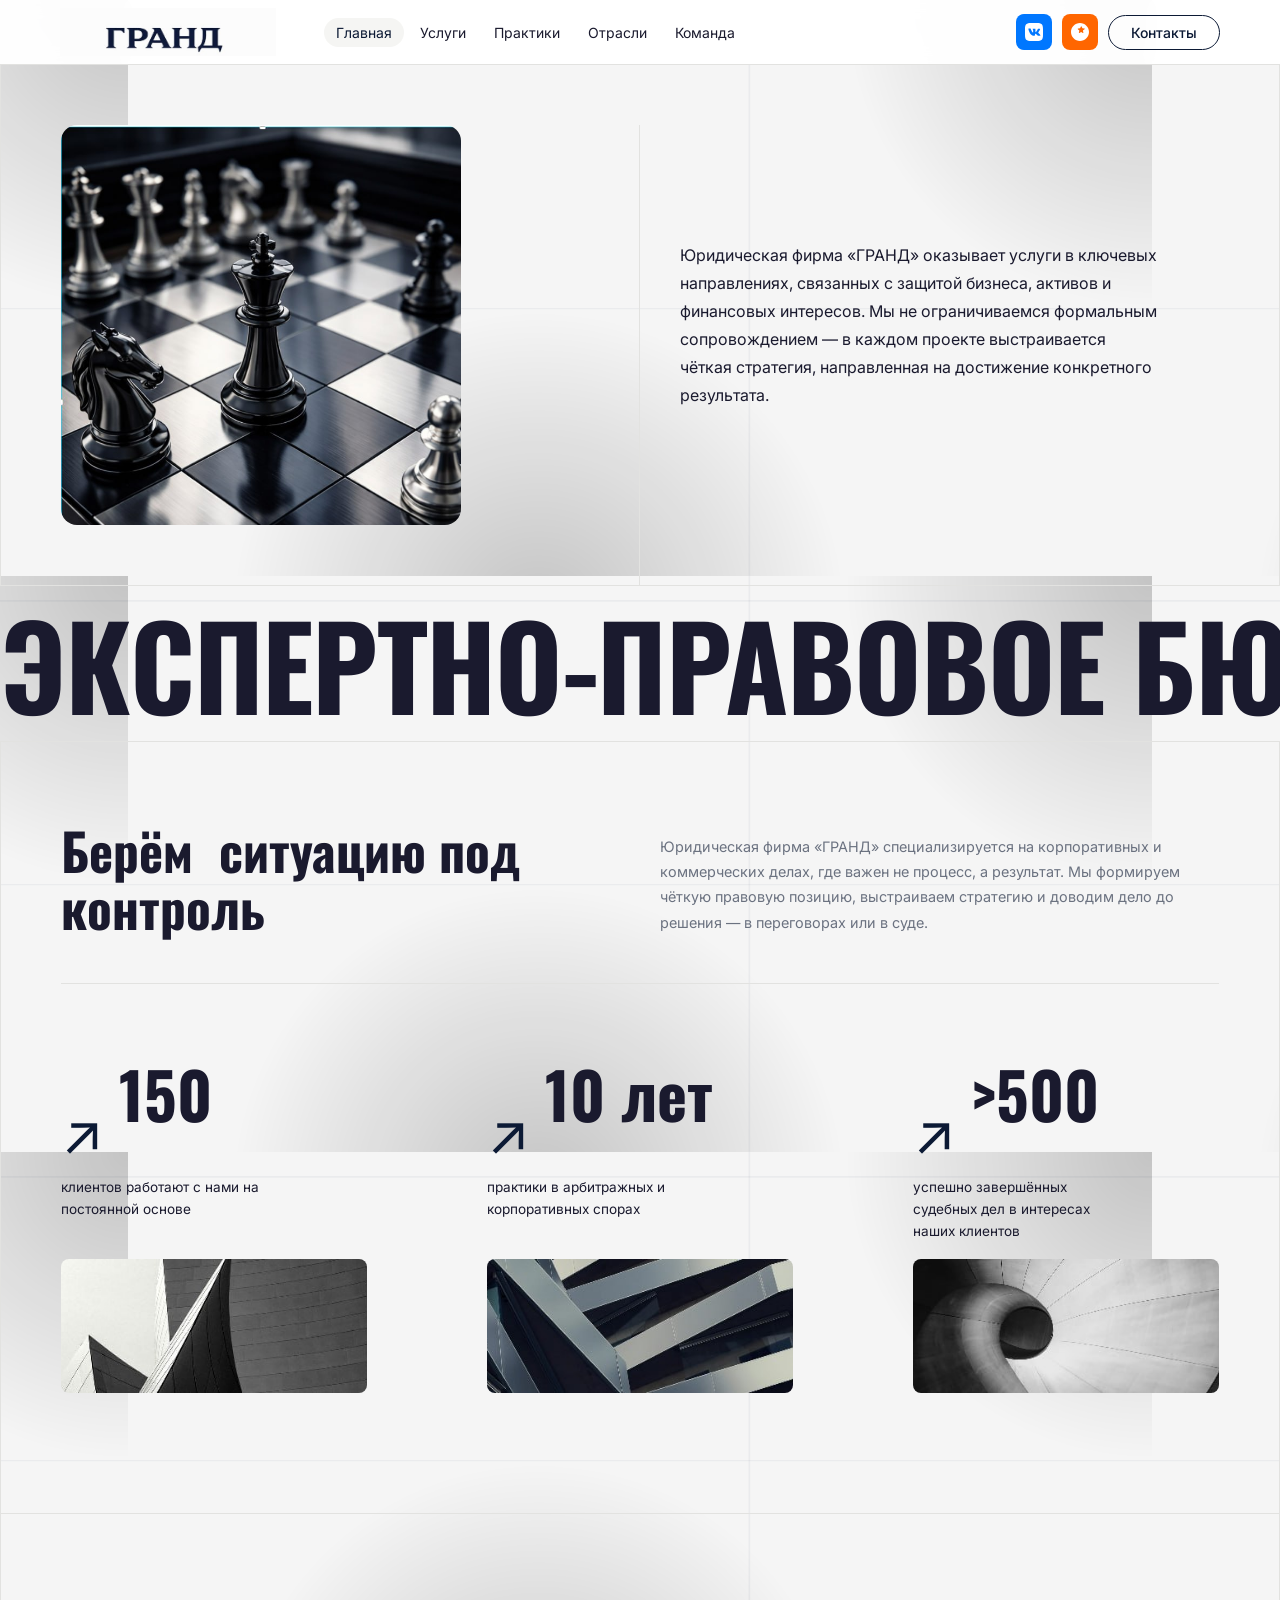
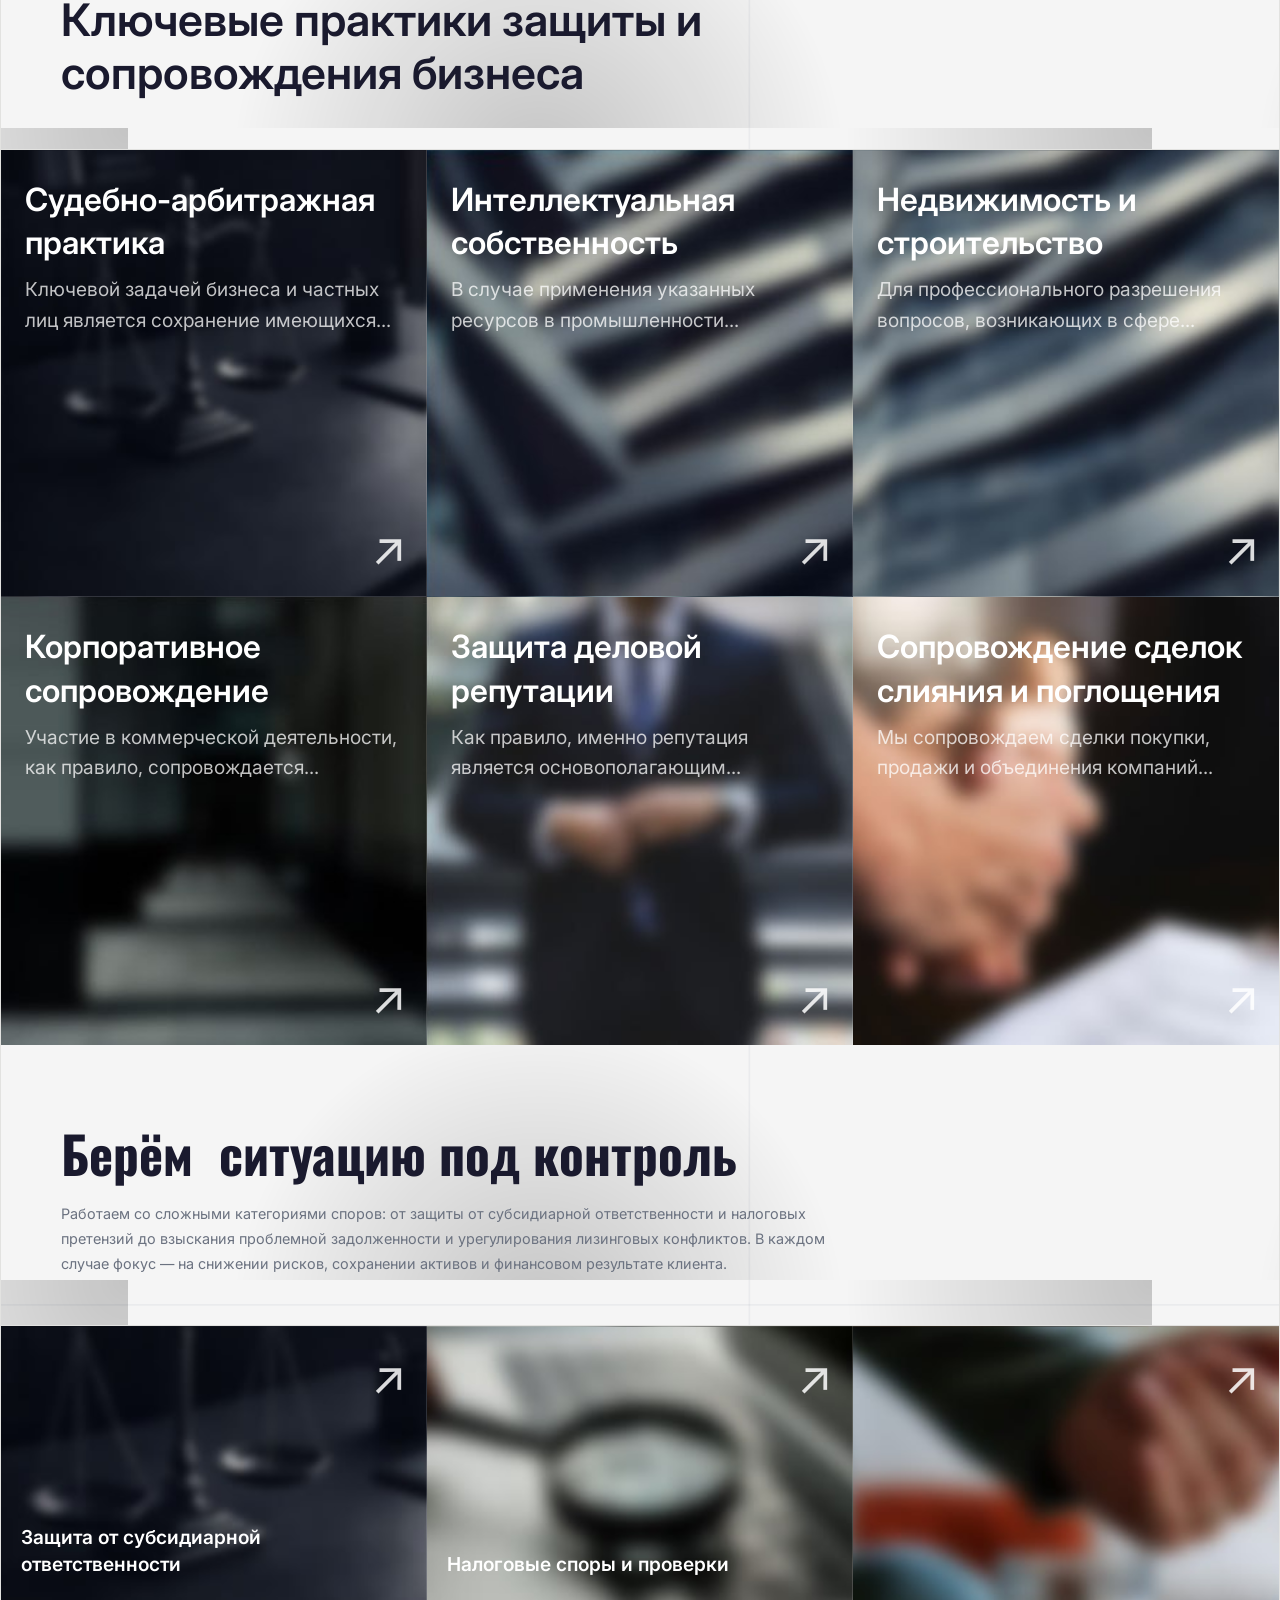
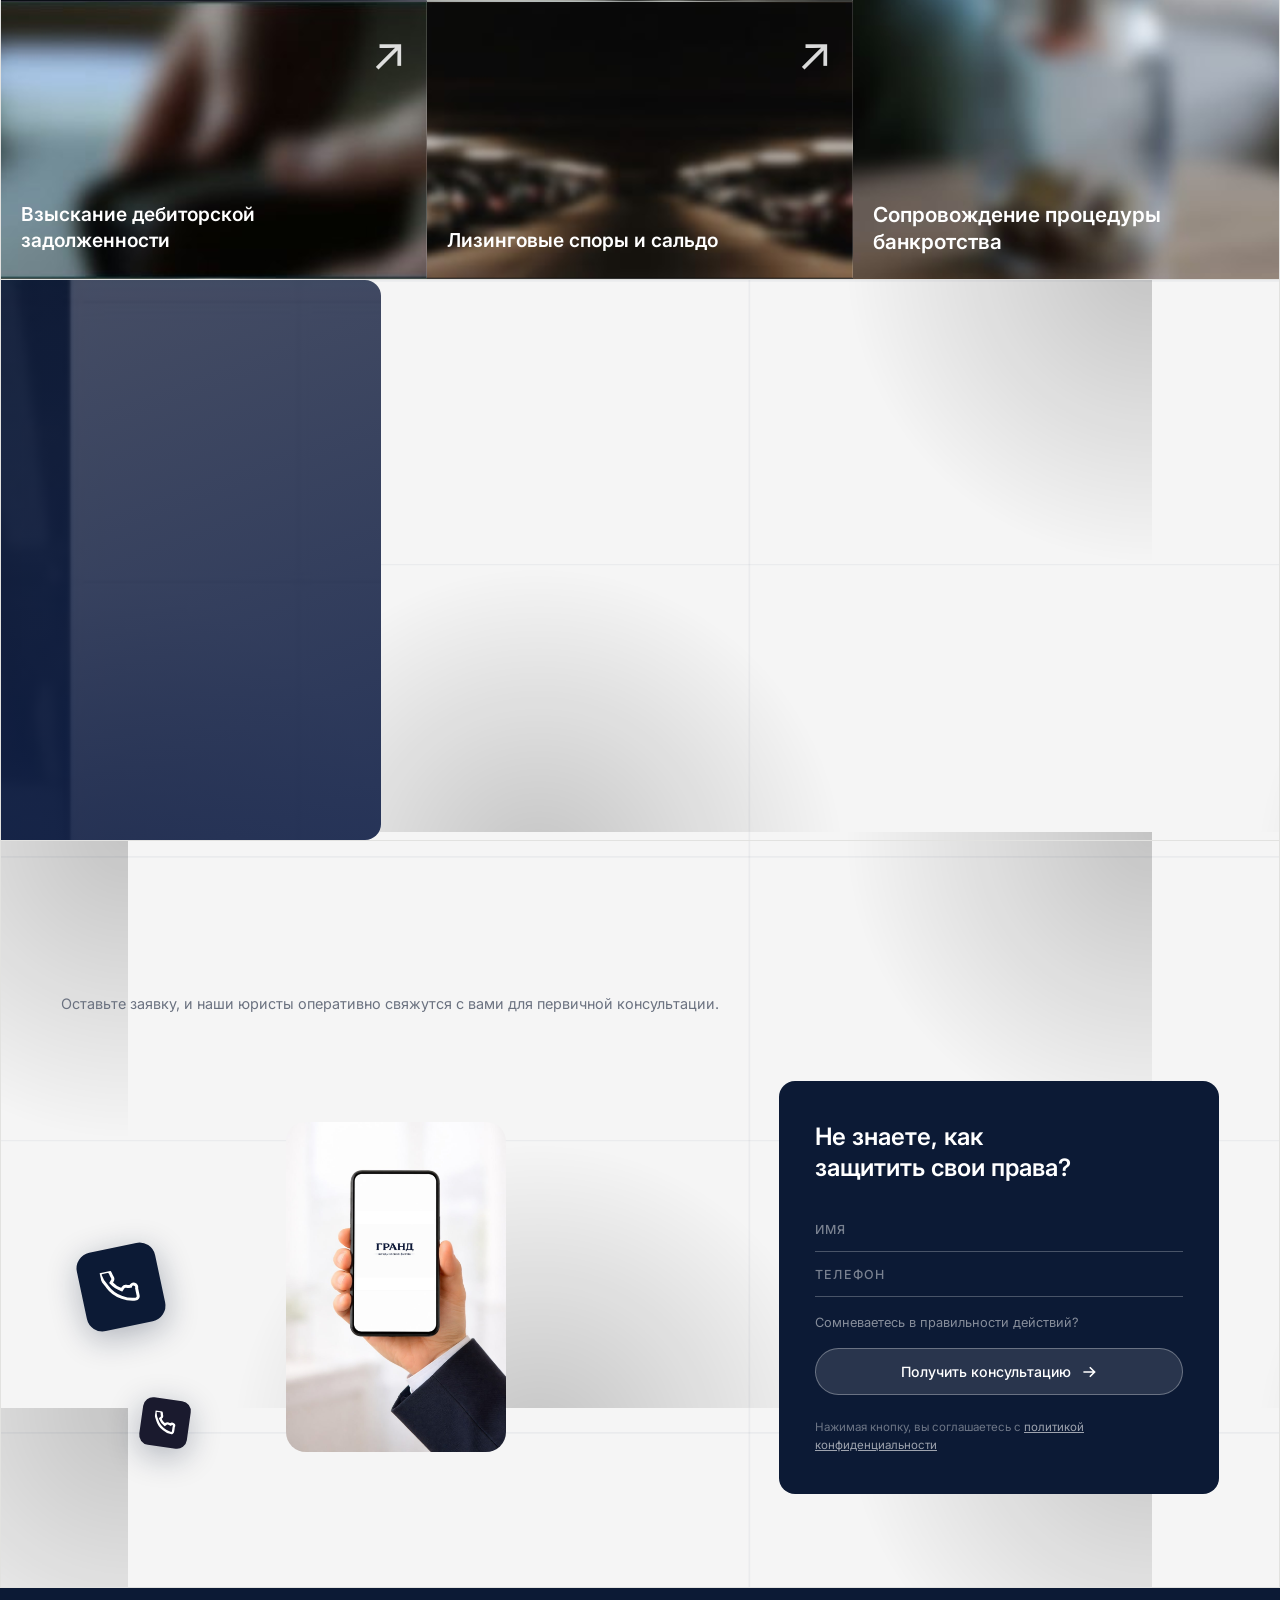
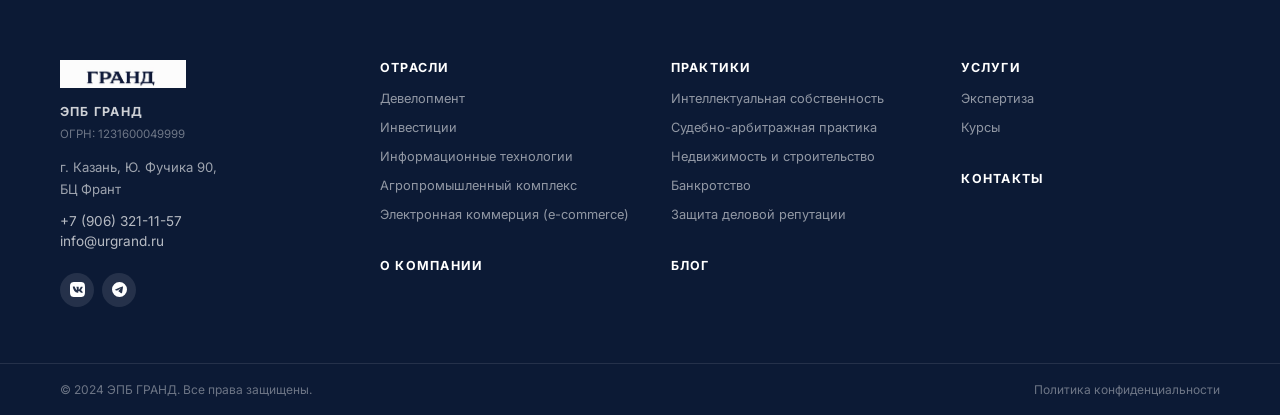
==== frontend/index.html @ 3a1a3621 "Version 1.0" ====
<!DOCTYPE html>
<html lang="ru">
<head>
    <meta charset="UTF-8">
    <meta name="viewport" content="width=device-width, initial-scale=1.0">
    <title>ГРАНД — Юридическая фирма</title>
    <link rel="stylesheet" href="css/style.css">
    <!-- Placeholder-шрифты — заменить на фирменные файлы позже -->
    <link rel="preconnect" href="https://fonts.googleapis.com">
    <link rel="preconnect" href="https://fonts.gstatic.com" crossorigin>
    <link href="https://fonts.googleapis.com/css2?family=Oswald:wght@400;500;600;700&family=Inter:wght@300;400;500;600;700&display=swap" rel="stylesheet">
</head>
<body>

<!-- ========================================================
     PRELOADER
     ======================================================== -->
<div id="preloader" class="preloader">
    <div class="preloader__inner">
        <img src="images/small_logo.jpg" alt="ГРАНД" class="preloader__logo">
        <div class="preloader__line"><span class="preloader__fill"></span></div>
        <span class="preloader__label">Юридическая фирма</span>
    </div>
</div>

<!-- ========================================================
     HEADER
     ======================================================== -->
<header class="header" id="header">
    <div class="header__inner">

        <!-- Логотип -->
        <a href="/" class="header__logo">
            <img src="images/small_logo.jpg" alt="ГРАНД">
        </a>

        <!-- Навигация (ссылки на страницы) -->
        <nav class="header__nav" id="mainNav">
            <a href="/" class="header__link active">Главная</a>
            <a href="/uslugi.html" class="header__link">Услуги</a>
            <a href="/praktiki.html" class="header__link">Практики</a>
            <a href="/otrasli.html" class="header__link">Отрасли</a>
            <a href="/komanda.html" class="header__link">Команда</a>
        </nav>

        <!-- Правая группа -->
        <div class="header__right">
            <!-- ВКонтакте -->
            <a href="https://vk.com/urgrand" target="_blank" rel="noopener" class="header__social header__social--vk" aria-label="ВКонтакте">
                <svg viewBox="0 0 24 24" fill="currentColor" aria-hidden="true">
                    <path d="M15.684 0H8.316C1.592 0 0 1.592 0 8.316v7.368C0 22.408 1.592 24 8.316 24h7.368C22.408 24 24 22.408 24 15.684V8.316C24 1.592 22.408 0 15.684 0zm3.692 17.123h-1.744c-.66 0-.864-.525-2.05-1.727-1.033-1-1.49-1.135-1.744-1.135-.356 0-.458.102-.458.593v1.575c0 .424-.135.678-1.253.678-1.846 0-3.896-1.118-5.335-3.202C5.058 10.501 4.56 8.316 4.56 7.886c0-.254.102-.491.593-.491h1.744c.44 0 .61.203.78.677.863 2.49 2.303 4.675 2.896 4.675.22 0 .322-.102.322-.66V9.721c-.068-1.186-.695-1.287-.695-1.71 0-.204.17-.407.44-.407h2.743c.373 0 .508.203.508.643v3.473c0 .372.17.508.271.508.22 0 .407-.136.813-.542 1.253-1.406 2.15-3.574 2.15-3.574.118-.254.322-.491.762-.491h1.744c.525 0 .644.27.525.643-.22 1.017-2.354 4.031-2.354 4.031-.186.305-.254.44 0 .78.186.254.796.779 1.203 1.253.745.847 1.32 1.558 1.473 2.05.17.491-.085.745-.576.745z"/>
                </svg>
            </a>
            <!-- Max (VK Max / Одноклассники Max) -->
            <a href="#" class="header__social header__social--max" aria-label="Max">
                <svg viewBox="0 0 24 24" fill="currentColor" aria-hidden="true">
                    <path d="M12 0C5.373 0 0 5.373 0 12s5.373 12 12 12 12-5.373 12-12S18.627 0 12 0zm5.894 8.221l-1.97 1.932.563 2.684a.5.5 0 0 1-.724.538L13.5 12l-2.263 1.375a.5.5 0 0 1-.724-.538l.563-2.684L9.106 8.22a.5.5 0 0 1 .277-.852l2.72-.394L13.24 4.6a.5.5 0 0 1 .896 0l1.137 2.374 2.72.394a.5.5 0 0 1 .277.853h-.376z"/>
                </svg>
            </a>
            <!-- Кнопка Контакты -->
            <a href="/kontakty.html" class="header__contacts-btn">Контакты</a>
        </div>

        <!-- Hamburger (мобильные) -->
        <button class="header__burger" id="burgerBtn" aria-label="Меню" aria-expanded="false">
            <span></span><span></span><span></span>
        </button>
    </div>
</header>

<!-- Мобильное меню -->
<div class="mob-menu" id="mobMenu" role="dialog" aria-label="Навигация">
    <button class="mob-menu__close" id="mobMenuClose" aria-label="Закрыть">
        <svg viewBox="0 0 20 20" fill="none" stroke="currentColor" stroke-width="2"><path d="M2 2l16 16M18 2L2 18"/></svg>
    </button>
    <nav class="mob-menu__nav">
        <a href="/" class="mob-menu__link">Главная</a>
        <a href="/uslugi.html" class="mob-menu__link">Услуги</a>
        <a href="/praktiki.html" class="mob-menu__link">Практики</a>
        <a href="/otrasli.html" class="mob-menu__link">Отрасли</a>
        <a href="/komanda.html" class="mob-menu__link">Команда</a>
        <a href="/kontakty.html" class="mob-menu__link mob-menu__link--cta">Контакты</a>
    </nav>
    <div class="mob-menu__footer">
        <a href="tel:+79063211157">+7 (906) 321-11-57</a>
    </div>
</div>

<!-- ========================================================
     MAIN CONTENT
     ======================================================== -->
<main>

<!-- ─────────────────────────────────────────────────────────
     СЕКЦИЯ 1 — HERO
     ───────────────────────────────────────────────────────── -->
<section class="hero" id="hero">
    <div class="hero__inner">

        <!-- Левая колонка — иллюстрация -->
        <div class="hero__media">
            <!-- Заглушка. Изображение будет добавлено позже -->
            <div class="hero__img-placeholder">
                <img src="images/Main/chess.jpg" alt="">
            </div>
        </div>

        <!-- Правая колонка — текст -->
        <div class="hero__text">
            <p class="hero__desc">
                Юридическая фирма «ГРАНД» оказывает услуги в ключевых направлениях,
                связанных с защитой бизнеса, активов и финансовых интересов. Мы не
                ограничиваемся формальным сопровождением — в каждом проекте
                выстраивается чёткая стратегия, направленная на достижение конкретного
                результата.
            </p>
        </div>
    </div>

    <!-- Бегущая строка -->
    <div class="ticker" aria-hidden="true">
        <div class="ticker__track" id="tickerTrack">
            <!-- Первый набор (дублируется JS-ом) -->
            <div class="ticker__item">
                <span>Экспертно-правовое бюро</span>
                <span class="ticker__sep">\</span>
                <span>Экспертно-правовое бюро</span>
                <span class="ticker__sep">\</span>
                <!-- <span>Защита бизнеса</span>
                <span class="ticker__sep">\</span>
                <span>Корпоративное право</span>
                <span class="ticker__sep">\</span>
                <span>Арбитраж</span>
                <span class="ticker__sep">\</span>
                <span>Налоговые споры</span>
                <span class="ticker__sep">\</span>
                <span>Банкротство</span>
                <span class="ticker__sep">\</span> -->
            </div>
        </div>
    </div>
</section>

<!-- ─────────────────────────────────────────────────────────
     СЕКЦИЯ 2 — «БЕРЁМ СИТУАЦИЮ ПОД КОНТРОЛЬ» (статистика)
     ───────────────────────────────────────────────────────── -->
<section class="stats-section" id="about">
    <div class="stats-section__top">
        <h2 class="stats-section__title">Берём&nbsp; ситуацию под контроль</h2>
        <p class="stats-section__desc">
            Юридическая фирма «ГРАНД» специализируется на корпоративных и коммерческих делах, где важен
            не процесс, а результат. Мы формируем чёткую правовую позицию, выстраиваем стратегию и
            доводим дело до решения — в переговорах или в суде.
        </p>
    </div>

    <div class="stats-grid">
        <div class="stats-col">
            <div class="stats-col__head">
                <span class="stats-col__arrow">↗</span>
                <span class="stats-col__num">150</span>
            </div>
            <p class="stats-col__label">клиентов работают с нами на постоянной основе</p>
            <div class="stats-col__img">
                <img src="images/Main/img-1.jpg" alt="150 клиентов">
            </div>
        </div>

        <div class="stats-col">
            <div class="stats-col__head">
                <span class="stats-col__arrow">↗</span>
                <span class="stats-col__num">10 лет</span>
            </div>
            <p class="stats-col__label">практики в арбитражных и корпоративных спорах</p>
            <div class="stats-col__img">
                <img src="images/Main/img-2.jpg" alt="10 лет практики">
            </div>
        </div>

        <div class="stats-col">
            <div class="stats-col__head">
                <span class="stats-col__arrow">↗</span>
                <span class="stats-col__num">&gt;500</span>
            </div>
            <p class="stats-col__label">успешно завершённых судебных дел в интересах наших клиентов</p>
            <div class="stats-col__img">
                <img src="images/Main/img-3.jpg" alt=">500 дел">
            </div>
        </div>
    </div>
</section>

<!-- ─────────────────────────────────────────────────────────
     СЕКЦИЯ 3 — КЛЮЧЕВЫЕ ПРАКТИКИ (6 карточек)
     ───────────────────────────────────────────────────────── -->
<section class="practices-section" id="practices">
    <div class="practices-section__header">
        <h2 class="practices-section__title">Ключевые практики защиты и<br>сопровождения бизнеса</h2>
    </div>

    <div class="practices-grid">
        <!-- Карточка 1 -->
        <a href="/praktiki.html#sudebnaya" class="pcard" style="--bg: url('../images/Main/img-4.jpg')">
            <div class="pcard__overlay"></div>
            <div class="pcard__body">
                <h3 class="pcard__title">Судебно-арбитражная практика</h3>
                <p class="pcard__text">Ключевой задачей бизнеса и частных лиц является сохранение имеющихся...</p>
            </div>
            <span class="pcard__arrow">↗</span>
        </a>
        <!-- Карточка 2 -->
        <a href="/praktiki.html#intellekt" class="pcard" style="--bg: url('../images/Main/img-5.jpg')">
            <div class="pcard__overlay"></div>
            <div class="pcard__body">
                <h3 class="pcard__title">Интеллектуальная собственность</h3>
                <p class="pcard__text">В случае применения указанных ресурсов в промышленности...</p>
            </div>
            <span class="pcard__arrow">↗</span>
        </a>
        <!-- Карточка 3 -->
        <a href="/praktiki.html#nedvizhimost" class="pcard" style="--bg: url('../images/Main/img-6.jpg')">
            <div class="pcard__overlay"></div>
            <div class="pcard__body">
                <h3 class="pcard__title">Недвижимость и строительство</h3>
                <p class="pcard__text">Для профессионального разрешения вопросов, возникающих в сфере...</p>
            </div>
            <span class="pcard__arrow">↗</span>
        </a>
        <!-- Карточка 4 -->
        <a href="/praktiki.html#korporativ" class="pcard" style="--bg: url('../images/Main/img-7.jpg')">
            <div class="pcard__overlay"></div>
            <div class="pcard__body">
                <h3 class="pcard__title">Корпоративное сопровождение</h3>
                <p class="pcard__text">Участие в коммерческой деятельности, как правило, сопровождается...</p>
            </div>
            <span class="pcard__arrow">↗</span>
        </a>
        <!-- Карточка 5 -->
        <a href="/praktiki.html#reputaciya" class="pcard" style="--bg: url('../images/Main/img-8.jpg')">
            <div class="pcard__overlay"></div>
            <div class="pcard__body">
                <h3 class="pcard__title">Защита деловой репутации</h3>
                <p class="pcard__text">Как правило, именно репутация является основополагающим...</p>
            </div>
            <span class="pcard__arrow">↗</span>
        </a>
        <!-- Карточка 6 -->
        <a href="/praktiki.html#sdelki" class="pcard" style="--bg: url('../images/Main/img-9.jpg')">
            <div class="pcard__overlay"></div>
            <div class="pcard__body">
                <h3 class="pcard__title">Сопровождение сделок слияния и поглощения</h3>
                <p class="pcard__text">Мы сопровождаем сделки покупки, продажи и объединения компаний...</p>
            </div>
            <span class="pcard__arrow">↗</span>
        </a>
    </div>
</section>

<!-- ─────────────────────────────────────────────────────────
     СЕКЦИЯ 4 — УСЛУГИ (5 карточек)
     ───────────────────────────────────────────────────────── -->
<section class="services-section" id="services">
    <div class="services-section__header">
        <h2 class="services-section__title">Берём&nbsp; ситуацию под контроль</h2>
        <p class="services-section__desc">
            Работаем со сложными категориями споров: от защиты от субсидиарной ответственности и налоговых претензий до
            взыскания проблемной задолженности и урегулирования лизинговых конфликтов. В каждом случае фокус — на снижении
            рисков, сохранении активов и финансовом результате клиента.
        </p>
    </div>

    <div class="services-grid">
        <!-- 2x2 малых карточки -->
        <a href="/uslugi.html#subsidiarnaya" class="scard scard--small" style="--bg: url('../images/Main/img-11.jpg')">
            <div class="scard__overlay"></div>
            <div class="scard__body">
                <h3 class="scard__title">Защита от субсидиарной ответственности</h3>
            </div>
            <span class="scard__arrow">↗</span>
        </a>
        <a href="/uslugi.html#nalog" class="scard scard--small" style="--bg: url('../images/Main/img-14.jpg')">
            <div class="scard__overlay"></div>
            <div class="scard__body">
                <h3 class="scard__title">Налоговые споры и проверки</h3>
            </div>
            <span class="scard__arrow">↗</span>
        </a>
        <a href="/uslugi.html#debitor" class="scard scard--small" style="--bg: url('../images/Main/img-12.jpg')">
            <div class="scard__overlay"></div>
            <div class="scard__body">
                <h3 class="scard__title">Взыскание дебиторской задолженности</h3>
            </div>
            <span class="scard__arrow">↗</span>
        </a>
        <a href="/uslugi.html#lizing" class="scard scard--small" style="--bg: url('../images/Main/img-13.jpg')">
            <div class="scard__overlay"></div>
            <div class="scard__body">
                <h3 class="scard__title">Лизинговые споры и сальдо</h3>
            </div>
            <span class="scard__arrow">↗</span>
        </a>

        <!-- Большая карточка (банкротство) -->
        <a href="/uslugi.html#bankrotstvo" class="scard scard--large" style="--bg: url('../images/Main/img-10.jpg')">
            <div class="scard__overlay"></div>
            <div class="scard__body">
                <h3 class="scard__title scard__title--large">Сопровождение процедуры банкротства</h3>
            </div>
            <span class="scard__arrow">↗</span>
        </a>
    </div>
</section>

<!-- ─────────────────────────────────────────────────────────
     СЕКЦИЯ 5 — ОТРАСЛИ (правовое сопровождение)
     ───────────────────────────────────────────────────────── -->
<section class="industries-section" id="industries">
    <div class="industries-section__inner">

        <!-- Левая панель — тёмная с изображением и заголовком -->
        <div class="industries-left">
            <div class="industries-left__bg" style="background-image: url('images/Main/img-15.jpg')"></div>
            <div class="industries-left__overlay"></div>
            <h2 class="industries-left__title">Правовое сопровождение отраслевых проектов</h2>
        </div>

        <!-- Правая панель — нумерованный список -->
        <div class="industries-right">
            <ul class="industries-list">
                <li class="industries-list__item">
                    <div class="industries-list__left">
                        <span class="industries-list__num">01</span>
                        <span class="industries-list__name">Девелопмент</span>
                    </div>
                    <span class="industries-list__dash">—</span>
                    <p class="industries-list__desc">Одним из ключевых принципов работы нашей фирмы является постоянное и многостороннее взаимодействие с заказчиками для обеспечения успешной...</p>
                </li>
                <li class="industries-list__item">
                    <div class="industries-list__left">
                        <span class="industries-list__num">02</span>
                        <span class="industries-list__name">Инвестиции</span>
                    </div>
                    <span class="industries-list__dash">—</span>
                    <p class="industries-list__desc">Мы гарантируем инвесторам, правообладателям и акционерам необходимую профессиональную помощь, гарантию конфиденциальности и обеспечение...</p>
                </li>
                <li class="industries-list__item">
                    <div class="industries-list__left">
                        <span class="industries-list__num">03</span>
                        <span class="industries-list__name">Информационные технологии</span>
                    </div>
                    <span class="industries-list__dash">—</span>
                    <p class="industries-list__desc">Наша команда осуществляет постоянную поддержку проектов в сфере информационных технологий для обеспечения защиты интересов компаний...</p>
                </li>
                <li class="industries-list__item">
                    <div class="industries-list__left">
                        <span class="industries-list__num">04</span>
                        <span class="industries-list__name">Электронная коммерция</span>
                    </div>
                    <span class="industries-list__dash">—</span>
                    <p class="industries-list__desc">Наша компания не просто оказывает услуги по подготовке договора, а напрямую решает проблемы клиента, следуя высоким стандартам правовой этики.</p>
                </li>
                <li class="industries-list__item">
                    <div class="industries-list__left">
                        <span class="industries-list__num">05</span>
                        <span class="industries-list__name">Агропромышленный комплекс</span>
                    </div>
                    <span class="industries-list__dash">—</span>
                    <p class="industries-list__desc">Мы гарантированно соблюдаем политику конфиденциальности и сроки выполнения работ, поскольку нам дорога наша репутация. Работая с нами...</p>
                </li>
            </ul>
        </div>
    </div>
</section>

<!-- ─────────────────────────────────────────────────────────
     СЕКЦИЯ 6 — КОНТАКТЫ / ФОРМА
     ───────────────────────────────────────────────────────── -->
<section class="contact-section" id="contact">
    <div class="contact-section__inner">

        <!-- Заголовок -->
        <div class="contact-section__header">
            <h2 class="contact-section__title">Необходима консультация?</h2>
            <p class="contact-section__sub">Оставьте заявку, и наши юристы оперативно свяжутся с вами для первичной консультации.</p>
        </div>

        <div class="contact-section__body">

            <!-- Левая часть — телефон с логотипом -->
            <div class="contact-phone-wrap">
                <!-- Иконки-пузыри -->
                <div class="phone-bubble phone-bubble--lg">
                    <svg viewBox="0 0 24 24" fill="none" stroke="currentColor" stroke-width="2"><path d="M22 16.92v3a2 2 0 01-2.18 2 19.79 19.79 0 01-8.63-3.07A19.5 19.5 0 013.07 9.8 19.79 19.79 0 01.01 1.2 2 2 0 012 0h3a2 2 0 012 1.72c.127.96.361 1.903.7 2.81a2 2 0 01-.45 2.11L6.09 7.91a16 16 0 006 6l1.27-1.27a2 2 0 012.11-.45c.907.339 1.85.573 2.81.7A2 2 0 0122 14.92z"/></svg>
                </div>
                <div class="phone-bubble phone-bubble--sm">
                    <svg viewBox="0 0 24 24" fill="none" stroke="currentColor" stroke-width="2.5"><path d="M22 16.92v3a2 2 0 01-2.18 2 19.79 19.79 0 01-8.63-3.07A19.5 19.5 0 013.07 9.8 19.79 19.79 0 01.01 1.2 2 2 0 012 0h3a2 2 0 012 1.72c.127.96.361 1.903.7 2.81a2 2 0 01-.45 2.11L6.09 7.91a16 16 0 006 6l1.27-1.27a2 2 0 012.11-.45c.907.339 1.85.573 2.81.7A2 2 0 0122 14.92z"/></svg>
                </div>

                <!-- Телефон с логотипом внутри экрана -->
                <div class="phone-mockup">
                    <img src="images/Main/img-16.jpg" alt="ГРАНД на телефоне" class="phone-mockup__img">
                    <div class="phone-mockup__screen">
                        <img src="images/big_logo.jpg" alt="ГРАНД — Юридическая фирма" class="phone-mockup__logo">
                    </div>
                </div>
            </div>

            <!-- Правая часть — тёмная карточка с формой -->
            <div class="contact-form-card">
                <h3 class="contact-form-card__title">Не знаете, как<br>защитить свои права?</h3>

                <form class="contact-form" id="contactForm" novalidate>
                    <div class="contact-form__field">
                        <input type="text" id="cfName" name="name" placeholder="ИМЯ" required autocomplete="given-name">
                    </div>
                    <div class="contact-form__field">
                        <input type="tel" id="cfPhone" name="phone" placeholder="ТЕЛЕФОН" required autocomplete="tel">
                    </div>
                    <p class="contact-form__hint">Сомневаетесь в правильности действий?</p>
                    <button type="submit" class="contact-form__submit" id="cfSubmit">
                        Получить консультацию
                        <svg viewBox="0 0 20 20" fill="none" stroke="currentColor" stroke-width="2"><path d="M3 10h14M11 4l6 6-6 6"/></svg>
                    </button>
                </form>

                <p class="contact-form__policy">
                    Нажимая кнопку, вы соглашаетесь с
                    <a href="/policy.html">политикой конфиденциальности</a>
                </p>
            </div>

        </div>
    </div>
</section>

</main><!-- /main -->

<!-- ========================================================
     FOOTER
     ======================================================== -->
<footer class="footer">
    <div class="footer__inner">

        <!-- Бренд-колонка -->
        <div class="footer__brand">
            <a href="/" class="footer__logo">
                <img src="images/small_logo.jpg" alt="ГРАНД">
            </a>
            <p class="footer__company">ЭПБ ГРАНД</p>
            <p class="footer__ogr">ОГРН: 1231600049999</p>

            <address class="footer__address">
                г. Казань, Ю. Фучика 90,<br>БЦ Франт
            </address>

            <div class="footer__contacts">
                <a href="tel:+79063211157" class="footer__tel">+7 (906) 321-11-57</a>
                <a href="mailto:info@urgrand.ru" class="footer__email">info@urgrand.ru</a>
            </div>

            <div class="footer__socials">
                <a href="https://vk.com/urgrand" target="_blank" rel="noopener" class="footer__soc-btn" aria-label="ВКонтакте">
                    <svg viewBox="0 0 24 24" fill="currentColor"><path d="M15.684 0H8.316C1.592 0 0 1.592 0 8.316v7.368C0 22.408 1.592 24 8.316 24h7.368C22.408 24 24 22.408 24 15.684V8.316C24 1.592 22.408 0 15.684 0zm3.692 17.123h-1.744c-.66 0-.864-.525-2.05-1.727-1.033-1-1.49-1.135-1.744-1.135-.356 0-.458.102-.458.593v1.575c0 .424-.135.678-1.253.678-1.846 0-3.896-1.118-5.335-3.202C5.058 10.501 4.56 8.316 4.56 7.886c0-.254.102-.491.593-.491h1.744c.44 0 .61.203.78.677.863 2.49 2.303 4.675 2.896 4.675.22 0 .322-.102.322-.66V9.721c-.068-1.186-.695-1.287-.695-1.71 0-.204.17-.407.44-.407h2.743c.373 0 .508.203.508.643v3.473c0 .372.17.508.271.508.22 0 .407-.136.813-.542 1.253-1.406 2.15-3.574 2.15-3.574.118-.254.322-.491.762-.491h1.744c.525 0 .644.27.525.643-.22 1.017-2.354 4.031-2.354 4.031-.186.305-.254.44 0 .78.186.254.796.779 1.203 1.253.745.847 1.32 1.558 1.473 2.05.17.491-.085.745-.576.745z"/></svg>
                </a>
                <a href="#" class="footer__soc-btn" aria-label="Telegram">
                    <svg viewBox="0 0 24 24" fill="currentColor"><path d="M11.944 0A12 12 0 0 0 0 12a12 12 0 0 0 12 12 12 12 0 0 0 12-12A12 12 0 0 0 12 0a12 12 0 0 0-.056 0zm4.962 7.224c.1-.002.321.023.465.14a.506.506 0 0 1 .171.325c.016.093.036.306.02.472-.18 1.898-.962 6.502-1.36 8.627-.168.9-.499 1.201-.82 1.23-.696.065-1.225-.46-1.9-.902-1.056-.693-1.653-1.124-2.678-1.8-1.185-.78-.417-1.21.258-1.91.177-.184 3.247-2.977 3.307-3.23.007-.032.014-.15-.056-.212s-.174-.041-.249-.024c-.106.024-1.793 1.14-5.061 3.345-.48.33-.913.49-1.302.48-.428-.008-1.252-.241-1.865-.44-.752-.245-1.349-.374-1.297-.789.027-.216.325-.437.893-.663 3.498-1.524 5.83-2.529 6.998-3.014 3.332-1.386 4.025-1.627 4.476-1.635z"/></svg>
                </a>
            </div>
        </div>

        <!-- Навигационные колонки -->
        <nav class="footer__nav" aria-label="Навигация в футере">
            <div class="footer__col">
                <h4 class="footer__col-head"><a href="/otrasli.html">Отрасли</a></h4>
                <ul>
                    <li><a href="/otrasli.html#development">Девелопмент</a></li>
                    <li><a href="/otrasli.html#investicii">Инвестиции</a></li>
                    <li><a href="/otrasli.html#it">Информационные технологии</a></li>
                    <li><a href="/otrasli.html#agro">Агропромышленный комплекс</a></li>
                    <li><a href="/otrasli.html#ecommerce">Электронная коммерция (e-commerce)</a></li>
                </ul>
                <h4 class="footer__col-head footer__col-head--gap"><a href="/o-kompanii.html">О компании</a></h4>
            </div>

            <div class="footer__col">
                <h4 class="footer__col-head"><a href="/praktiki.html">Практики</a></h4>
                <ul>
                    <li><a href="/praktiki.html#intellekt">Интеллектуальная собственность</a></li>
                    <li><a href="/praktiki.html#sudebnaya">Судебно-арбитражная практика</a></li>
                    <li><a href="/praktiki.html#nedvizhimost">Недвижимость и строительство</a></li>
                    <li><a href="/praktiki.html#bankrotstvo">Банкротство</a></li>
                    <li><a href="/praktiki.html#reputaciya">Защита деловой репутации</a></li>
                </ul>
                <h4 class="footer__col-head footer__col-head--gap"><a href="/blog.html">Блог</a></h4>
            </div>

            <div class="footer__col">
                <h4 class="footer__col-head"><a href="/uslugi.html">Услуги</a></h4>
                <ul>
                    <li><a href="/uslugi.html#ekspertiza">Экспертиза</a></li>
                    <li><a href="/uslugi.html#kursy">Курсы</a></li>
                </ul>
                <h4 class="footer__col-head footer__col-head--gap"><a href="/kontakty.html">Контакты</a></h4>
            </div>
        </nav>

    </div>

    <!-- Нижняя полоса -->
    <div class="footer__bottom">
        <div class="footer__bottom-inner">
            <span>© 2024 ЭПБ ГРАНД. Все права защищены.</span>
            <a href="/policy.html">Политика конфиденциальности</a>
        </div>
    </div>
</footer>

<!-- ========================================================
     МОДАЛ — СПАСИБО
     ======================================================== -->
<div class="modal-thanks" id="modalThanks" role="dialog" aria-modal="true" aria-labelledby="thanksTitle">
    <div class="modal-thanks__box">
        <button class="modal-thanks__close" id="modalThanksClose" aria-label="Закрыть">✕</button>
        <div class="modal-thanks__icon">
            <svg viewBox="0 0 60 60" fill="none">
                <circle cx="30" cy="30" r="29" stroke="#1a3a5c" stroke-width="2"/>
                <path d="M18 30l9 9 15-18" stroke="#1a3a5c" stroke-width="2.5" stroke-linecap="round" stroke-linejoin="round"/>
            </svg>
        </div>
        <h2 id="thanksTitle">Заявка принята!</h2>
        <p>Наши юристы свяжутся с вами в ближайшее время.</p>
    </div>
</div>

<script src="js/main.js"></script>
</body>
</html>
---- frontend/css/style.css ----
/* ============================================================
   ГРАНД — CSS Variables & Reset
   ============================================================ */
   :root {
    --c-navy:       #0C1A35;
    --c-navy-2:     #1a3a5c;
    --c-white:      #ffffff;
    --c-bg:         #f5f5f3;
    --c-text:       #1a1a2e;
    --c-muted:      #6b7280;
    --c-border:     #e2e2e0;

    /* Placeholder-шрифты — заменить на фирменные */
    --font-display: 'Oswald', 'Arial Narrow', sans-serif;
    --font-body:    'Inter', system-ui, sans-serif;

    --hh: 64px;                /* высота хедера */
    --container: 1280px;
    --pad-x: 60px;             /* горизонтальные отступы страницы */
    --radius-card: 16px;

    --t: .25s ease;
}

*, *::before, *::after { box-sizing: border-box; margin: 0; padding: 0; }
html { scroll-behavior: smooth; font-size: 16px; }
body {
    font-family: var(--font-body);
    color: var(--c-text);
    background: var(--c-white)
        url('../images/background.png') center top / 1024px auto repeat;
    overflow-x: hidden;
    -webkit-font-smoothing: antialiased;
}
img { display: block; max-width: 100%; }
a { text-decoration: none; color: inherit; }
ul { list-style: none; }
button { cursor: pointer; border: none; background: none; font-family: inherit; }
address { font-style: normal; }

/* ============================================================
   PRELOADER
   ============================================================ */
.preloader {
    position: fixed;
    inset: 0;
    background: var(--c-white);
    z-index: 9999;
    display: flex;
    align-items: center;
    justify-content: center;
    transition: opacity .5s ease, visibility .5s ease;
}
.preloader.hidden {
    opacity: 0;
    visibility: hidden;
    pointer-events: none;
}
.preloader__inner {
    display: flex;
    flex-direction: column;
    align-items: center;
    gap: 24px;
}
.preloader__logo {
    height: 48px;
    width: auto;
    object-fit: contain;
}
.preloader__line {
    width: 200px;
    height: 2px;
    background: #e8e8e8;
    border-radius: 2px;
    overflow: hidden;
}
.preloader__fill {
    display: block;
    height: 100%;
    width: 0;
    background: var(--c-navy);
    border-radius: 2px;
    animation: preload 1.4s cubic-bezier(.4,0,.2,1) forwards;
}
@keyframes preload {
    to { width: 100%; }
}
.preloader__label {
    font-size: .78rem;
    letter-spacing: .18em;
    text-transform: uppercase;
    color: var(--c-muted);
}

/* ============================================================
   HEADER
   ============================================================ */
.header {
    position: sticky;
    top: 0;
    z-index: 1000;
    width: 100%;
    background: rgba(255,255,255,.96);
    backdrop-filter: blur(8px);
    -webkit-backdrop-filter: blur(8px);
    border-bottom: 1px solid var(--c-border);
    transition: box-shadow var(--t);
}
.header.scrolled { box-shadow: 0 2px 20px rgba(0,0,0,.08); }

.header__inner {
    max-width: var(--container);
    margin: 0 auto;
    padding: 0 var(--pad-x);
    height: var(--hh);
    display: flex;
    align-items: center;
    gap: 48px;
}
.header__logo {
    flex-shrink: 0;
    line-height: 0;
}
.header__logo img {
    height: 48px;
    width: auto;
    object-fit: contain;
}
.header__nav {
    display: flex;
    align-items: center;
    gap: 4px;
    flex: 1;
}
.header__link {
    font-size: .875rem;
    font-weight: 400;
    color: var(--c-text);
    padding: 6px 12px;
    border-radius: 100px;
    transition: background var(--t), color var(--t);
}
.header__link:hover,
.header__link.active {
    background: var(--c-bg);
    color: var(--c-navy);
}
.header__right {
    display: flex;
    align-items: center;
    gap: 10px;
    flex-shrink: 0;
    margin-left: auto;
}

/* Иконки соцсетей в хедере */
.header__social {
    width: 36px;
    height: 36px;
    border-radius: 8px;
    display: flex;
    align-items: center;
    justify-content: center;
    transition: opacity var(--t), transform var(--t);
}
.header__social svg { width: 18px; height: 18px; }
.header__social--vk {
    background: #0077ff;
    color: #fff;
}
.header__social--max {
    background: #ff6600;
    color: #fff;
}
.header__social:hover { opacity: .85; transform: scale(1.05); }

/* Кнопка Контакты */
.header__contacts-btn {
    padding: 8px 22px;
    border: 1.5px solid var(--c-navy);
    border-radius: 100px;
    font-size: .875rem;
    font-weight: 500;
    color: var(--c-navy);
    transition: background var(--t), color var(--t);
    white-space: nowrap;
}
.header__contacts-btn:hover {
    background: var(--c-navy);
    color: var(--c-white);
}

/* Hamburger */
.header__burger {
    display: none;
    flex-direction: column;
    gap: 5px;
    width: 28px;
    padding: 2px 0;
}
.header__burger span {
    display: block;
    height: 2px;
    background: var(--c-navy);
    border-radius: 2px;
    transition: transform var(--t), opacity var(--t);
}

/* ============================================================
   МОБИЛЬНОЕ МЕНЮ
   ============================================================ */
.mob-menu {
    position: fixed;
    inset: 0;
    background: var(--c-navy);
    z-index: 1100;
    display: flex;
    flex-direction: column;
    align-items: center;
    justify-content: center;
    opacity: 0;
    visibility: hidden;
    transition: opacity var(--t), visibility var(--t);
}
.mob-menu.open { opacity: 1; visibility: visible; }
.mob-menu__close {
    position: absolute;
    top: 20px;
    right: 24px;
    color: rgba(255,255,255,.7);
    width: 36px;
    height: 36px;
    display: flex;
    align-items: center;
    justify-content: center;
}
.mob-menu__close svg { width: 20px; height: 20px; }
.mob-menu__close:hover { color: #fff; }
.mob-menu__nav {
    display: flex;
    flex-direction: column;
    align-items: center;
    gap: 4px;
    width: 100%;
    padding: 0 32px;
}
.mob-menu__link {
    font-size: 1.5rem;
    font-weight: 600;
    color: rgba(255,255,255,.85);
    padding: 10px 0;
    transition: color var(--t);
}
.mob-menu__link:hover { color: #fff; }
.mob-menu__link--cta {
    margin-top: 16px;
    padding: 12px 40px;
    border: 2px solid rgba(255,255,255,.5);
    border-radius: 100px;
    font-size: 1rem;
}
.mob-menu__link--cta:hover {
    background: rgba(255,255,255,.1);
    border-color: #fff;
    color: #fff;
}
.mob-menu__footer {
    position: absolute;
    bottom: 32px;
    font-size: .9rem;
    color: rgba(255,255,255,.5);
}
.mob-menu__footer a { color: inherit; }
.mob-menu__footer a:hover { color: rgba(255,255,255,.8); }

/* ============================================================
   SECTION 1 — HERO
   ============================================================ */
.hero {
    border-bottom: 1px solid var(--c-border);
}
.hero__inner {
    max-width: var(--container);
    margin: 0 auto;
    padding: 60px var(--pad-x) 0;
    display: grid;
    grid-template-columns: 1fr 1fr;
    gap: 0;
    border-left: 1px solid var(--c-border);
    border-right: 1px solid var(--c-border);
}
.hero__media {
    padding-right: 40px;
    padding-bottom: 60px;
    border-right: 1px solid var(--c-border);
}
.hero__img-placeholder {
    width: 100%;
    max-width: 400px;
    aspect-ratio: 1 / 1;
    background: #c8c8c8;
    border-radius: var(--radius-card);
    overflow: hidden;
    position: relative;
}
/* Когда изображение будет добавлено, убрать этот стиль */
/* .hero__img-placeholder::after {
    content: '';
    position: absolute;
    inset: 0;
    background: linear-gradient(135deg, #888 0%, #555 100%);
    border-radius: var(--radius-card);
} */
.hero__text {
    padding-left: 40px;
    display: flex;
    align-items: center;
    padding-bottom: 60px;
}
.hero__desc {
    font-size: 1rem;
    line-height: 1.75;
    color: var(--c-text);
    max-width: 480px;
}

/* ─── БЕГУЩАЯ СТРОКА ─── */
.ticker {
    overflow: hidden;
    border-top: 1px solid var(--c-border);
    padding: 20px 0;
    max-width: var(--container);
    margin: 0 auto;
    /* на всю ширину */
    max-width: 100%;
    padding-left: 0;
    padding-right: 0;
}
.ticker__track {
    display: flex;
    align-items: center;
    gap: 0;
    white-space: nowrap;
    /* анимация задаётся в JS через --duration */
    animation: tickerScroll var(--ticker-duration, 30s) linear infinite;
    width: max-content;
}
@keyframes tickerScroll {
    0%   { transform: translateX(0); }
    100% { transform: translateX(-50%); }
}
.ticker__item {
    display: inline-flex;
    align-items: center;
    gap: 24px;
    padding-right: 24px;
}
.ticker__item span {
    font-family: var(--font-display);
    font-size: clamp(4rem, 9vw, 8rem);
    font-weight: 700;
    line-height: 1;
    color: var(--c-text);
    text-transform: uppercase;
    letter-spacing: -.01em;
}
.ticker__sep {
    color: var(--c-navy) !important;
    opacity: .5;
}
.ticker__logo {
    height: clamp(40px, 6vw, 70px);
    width: auto;
    object-fit: contain;
    flex-shrink: 0;
}

/* ============================================================
   SECTION 2 — СТАТИСТИКА «Берём ситуацию»
   ============================================================ */
.stats-section {
    max-width: var(--container);
    margin: 0 auto;
    padding: 80px var(--pad-x);
    border-left: 1px solid var(--c-border);
    border-right: 1px solid var(--c-border);
}
.stats-section__top {
    margin-bottom: 48px;
    display: grid;
    grid-template-columns: 1fr 1fr;
    gap: 40px;
    align-items: end;
}
.stats-section__title {
    font-family: var(--font-display);
    font-size: clamp(2rem, 4vw, 3.2rem);
    font-weight: 700;
    line-height: 1.1;
    color: var(--c-text);
}
.stats-section__desc {
    font-size: .9rem;
    line-height: 1.75;
    color: var(--c-muted);
}

/* Сетка трёх колонок */
.stats-grid {
    /* display: grid;
    grid-template-columns: repeat(3, 1fr);
    border-top: 1px solid var(--c-border); */

    display: grid;
    grid-template-columns: repeat(3, 1fr);
    column-gap: 120px; /* Сумма ваших бывших padding-right и margin-right */
    border-top: 1px solid var(--c-border);
    position: relative;
}
.stats-col {
    padding: 40px 0;
    display: flex;
    flex-direction: column;
    gap: 16px;
    position: relative;
}
.stats-col:not(:last-child) {
    /* padding-right: 40px;
    border-right: 1px solid var(--c-border);
    margin-right: 40px; */

    padding-right: 0;
    margin-right: 0;
    border-right: 0;

}
.stats-col:not(:first-child) {
    padding-left: 0;
}
.stats-col__head {
    display: flex;
    align-items: center;
    gap: 16px;
}
.stats-col__arrow {
    font-size: 3.6rem;
    color: var(--c-navy);
    line-height: 1;
    margin-top: 80px;
}
.stats-col__num {
    font-family: var(--font-display);
    font-size: clamp(2.8rem, 5vw, 4.5rem);
    font-weight: 700;
    line-height: 1;
    color: var(--c-text);
    /* margin-top: -100px; */
}
.stats-col__label {
    font-size: .85rem;
    line-height: 1.6;
    color: var(--c-text);
    max-width: 220px;
}
.stats-col__img {
    margin-top: auto;
    width: 100%;
    aspect-ratio: 16/7;
    overflow: hidden;
    border-radius: 8px;
}
.stats-col__img img {
    width: 100%;
    height: 100%;
    object-fit: cover;
}

/* ============================================================
   SECTION 3 — ПРАКТИКИ (сетка 3×2 карточек)
   ============================================================ */
.practices-section {
    max-width: var(--container);
    margin: 0 auto;
    border-left: 1px solid var(--c-border);
    border-right: 1px solid var(--c-border);
    border-top: 1px solid var(--c-border);
}
.practices-section__header {
    padding: 80px var(--pad-x) 48px;
}
.practices-section__title {
    font-family: var(--font-body);
    font-size: clamp(1.8rem, 3.5vw, 2.8rem);
    font-weight: 600;
    line-height: 1.2;
    color: var(--c-text);
}

/* Сетка карточек */
.practices-grid {
    display: grid;
    grid-template-columns: repeat(3, 1fr);
    border-top: 1px solid var(--c-border);
}
.pcard {
    position: relative;
    aspect-ratio: 1 / 1.05;
    overflow: hidden;
    display: flex;
    flex-direction: column;
    justify-content: flex-start;
    padding: 28px 24px;
    background-image: var(--bg);
    background-size: cover;
    background-position: center;
    cursor: pointer;
    transition: transform var(--t);
    /* filter: brightness(1.2); */
}
.pcard:not(:nth-child(3n)) {
    border-right: 1px solid rgba(255,255,255,.15);
}
.pcard:nth-child(-n+3) { border-bottom: 1px solid rgba(255,255,255,.15); }

.pcard__overlay {
    position: absolute;
    inset: 0;
    /* background: linear-gradient(
        to top,
        rgba(8,16,32,.88) 0%,
        rgba(8,16,32,.55) 45%,
        rgba(8,16,32,.25) 100%
    ); */
    /* transition: background var(--t); */
}
.pcard:hover .pcard__overlay {
    background: linear-gradient(
        to top,
        rgba(8,16,32,.68) 0%,
        rgba(8,16,32,.45) 50%,
        rgba(8,16,32,.35) 100%
    );
}
.pcard__body {
    position: relative;
    z-index: 2;
    display: flex;
    flex-direction: column;
    gap: 10px;
}
.pcard__title {
    font-size: 2rem;
    font-weight: 600;
    color: #fff;
    line-height: 1.35;
}
.pcard__text {
    font-size: 1.2rem;
    line-height: 1.6;
    color: rgba(255,255,255,.75);
}
.pcard__arrow {
    position: absolute;
    bottom: 20px;
    right: 20px;
    z-index: 2;
    font-size: 3rem;
    color: rgba(255,255,255,.85);
    transition: transform var(--t), color var(--t);
}
.pcard:hover .pcard__arrow {
    transform: translate(3px, -3px);
    color: #fff;
}

/* ============================================================
   SECTION 4 — УСЛУГИ (2×2 + 1 большая)
   ============================================================ */
.services-section {
    max-width: var(--container);
    margin: 0 auto;
    border: 1px solid var(--c-border);
    border-top: none;
}
.services-section__header {
    padding: 80px var(--pad-x) 48px;
}
.services-section__title {
    font-family: var(--font-display);
    font-size: clamp(2rem, 4vw, 3.2rem);
    font-weight: 700;
    line-height: 1.1;
    color: var(--c-text);
    margin-bottom: 20px;
}
.services-section__desc {
    font-size: .9rem;
    line-height: 1.75;
    color: var(--c-muted);
    max-width: 800px;
}

/* Сетка услуг */
.services-grid {
    display: grid;
    grid-template-columns: repeat(3, 1fr);
    grid-template-rows: 1fr 1fr;
    border-top: 1px solid var(--c-border);
}
/* Маленькие карточки */
.scard {
    position: relative;
    overflow: hidden;
    display: flex;
    flex-direction: column;
    justify-content: flex-end;
    padding: 24px 20px;
    background-image: var(--bg);
    background-size: cover;
    background-position: center;
    cursor: pointer;
    transition: transform var(--t);
}
.scard--small {
    aspect-ratio: 1 / .65;
    border-right: 1px solid rgba(255,255,255,.15);
    border-bottom: 1px solid rgba(255,255,255,.15);
}
/* Большая карточка — правая колонка, 2 строки */
.scard--large {
    grid-column: 3;
    grid-row: 1 / 3;
    aspect-ratio: auto;
}
.scard__overlay {
    position: absolute;
    inset: 0;
    /* background: linear-gradient(
        to top,
        rgba(8,16,32,.85) 0%,
        rgba(8,16,32,.45) 55%,
        rgba(8,16,32,.15) 100%
    ); */
    transition: background var(--t);
}
.scard:hover .scard__overlay {
    background: linear-gradient(
        to top,
        rgba(8,16,32,.9) 0%,
        rgba(8,16,32,.6) 55%,
        rgba(8,16,32,.25) 100%
    );
}
.scard__body {
    position: relative;
    z-index: 2;
}
.scard__title {
    font-size: 1.2rem;
    font-weight: 600;
    color: #fff;
    line-height: 1.4;
}
.scard__title--large {
    font-size: 1.3rem;
    line-height: 1.3;
}
.scard__arrow {
    position: absolute;
    top: 20px;
    right: 20px;
    z-index: 2;
    font-size: 3rem;
    color: rgba(255,255,255,.85);
    transition: transform var(--t);
}
.scard:hover .scard__arrow { transform: translate(3px, -3px); color: #fff; }

/* ============================================================
   SECTION 5 — ОТРАСЛИ
   ============================================================ */
.industries-section {
    max-width: var(--container);
    margin: 0 auto;
    border: 1px solid var(--c-border);
    border-top: none;
}
.industries-section__inner {
    display: grid;
    grid-template-columns: 380px 1fr;
    min-height: 560px;
}

/* Левая тёмная панель */
.industries-left {
    position: relative;
    overflow: hidden;
    border-radius: 0 var(--radius-card) var(--radius-card) 0;
    display: flex;
    align-items: flex-end;
    padding: 48px 40px;
}
.industries-left__bg {
    position: absolute;
    inset: 0;
    background-size: cover;
    background-position: center;
}
.industries-left__overlay {
    position: absolute;
    inset: 0;
    background: linear-gradient(
        160deg,
        rgba(10,20,50,.75) 0%,
        rgba(15,30,70,.9) 100%
    );
}
.industries-left__title {
    position: relative;
    z-index: 2;
    font-family: var(--font-body);
    font-size: clamp(1.4rem, 2.2vw, 1.9rem);
    font-weight: 700;
    color: #fff;
    line-height: 1.3;
}

/* Правая часть со списком */
.industries-right {
    padding: 48px 40px 48px 48px;
    display: flex;
    align-items: center;
}
.industries-list {
    width: 100%;
    display: flex;
    flex-direction: column;
}
.industries-list__item {
    display: grid;
    grid-template-columns: 200px 24px 1fr;
    gap: 12px;
    align-items: start;
    padding: 20px 0;
    border-bottom: 1px solid var(--c-border);
    transition: background var(--t);
}
.industries-list__item:first-child { border-top: 1px solid var(--c-border); }
.industries-list__left {
    display: flex;
    align-items: center;
    gap: 12px;
}
.industries-list__num {
    font-size: .78rem;
    font-weight: 600;
    color: var(--c-muted);
    min-width: 24px;
}
.industries-list__name {
    font-size: .9rem;
    font-weight: 500;
    color: var(--c-text);
}
.industries-list__dash {
    font-size: .9rem;
    color: var(--c-muted);
    padding-top: 2px;
}
.industries-list__desc {
    font-size: .82rem;
    line-height: 1.65;
    color: var(--c-muted);
}

/* ============================================================
   SECTION 6 — ФОРМА / КОНТАКТЫ
   ============================================================ */
.contact-section {
    max-width: var(--container);
    margin: 0 auto;
    border: 1px solid var(--c-border);
    border-top: none;
}
.contact-section__inner {
    padding: 80px var(--pad-x);
}
.contact-section__header {
    margin-bottom: 52px;
}
.contact-section__title {
    font-family: var(--font-body);
    font-size: clamp(2rem, 4vw, 3rem);
    font-weight: 700;
    color: var(--c-text);
    margin-bottom: 12px;
}
.contact-section__sub {
    font-size: .9rem;
    color: var(--c-muted);
    line-height: 1.6;
}
.contact-section__body {
    display: grid;
    grid-template-columns: 1fr 440px;
    gap: 48px;
    align-items: center;
}

/* Блок с телефоном */
.contact-phone-wrap {
    position: relative;
    display: flex;
    align-items: center;
    justify-content: center;
    min-height: 440px;
}
/* Иконки-пузыри */
.phone-bubble {
    position: absolute;
    border-radius: 16px;
    background: var(--c-navy);
    display: flex;
    align-items: center;
    justify-content: center;
    color: #fff;
    box-shadow: 0 8px 32px rgba(12,26,53,.3);
}
.phone-bubble--lg {
    width: 80px;
    height: 80px;
    left: 20px;
    top: 50%;
    transform: translateY(-50%) rotate(-12deg);
}
.phone-bubble--lg svg { width: 36px; height: 36px; }
.phone-bubble--sm {
    width: 48px;
    height: 48px;
    left: 80px;
    bottom: 60px;
    background: #1a1a2e;
    border-radius: 10px;
    transform: rotate(8deg);
}
.phone-bubble--sm svg { width: 22px; height: 22px; }

/* Макет телефона */
.phone-mockup {
    position: relative;
    width: 220px;
    flex-shrink: 0;
}
.phone-mockup__img {
    width: 100%;
    height: auto;
    display: block;
    border-radius: 20px;
}
/* Логотип поверх экрана телефона */
.phone-mockup__screen {
    position: absolute;
    top: 5%;
    left: 27%;
    width: 45%;
    height: 68%;
    display: flex;
    align-items: center;
    justify-content: center;
    border-radius: 12px;
    overflow: hidden;
}
.phone-mockup__logo {
    width: 80%;
    height: auto;
    object-fit: contain;
}

/* Тёмная карточка с формой */
.contact-form-card {
    background: var(--c-navy);
    border-radius: var(--radius-card);
    padding: 40px 36px;
    color: #fff;
    display: flex;
    flex-direction: column;
    gap: 24px;
}
.contact-form-card__title {
    font-size: 1.5rem;
    font-weight: 600;
    line-height: 1.3;
    color: #fff;
}
.contact-form {
    display: flex;
    flex-direction: column;
    gap: 0;
}
.contact-form__field {
    border-bottom: 1px solid rgba(255,255,255,.25);
}
.contact-form__field input {
    width: 100%;
    background: none;
    border: none;
    outline: none;
    padding: 14px 0;
    font-family: var(--font-body);
    font-size: .85rem;
    font-weight: 500;
    letter-spacing: .08em;
    color: #fff;
    transition: border-color var(--t);
}
.contact-form__field input::placeholder {
    color: rgba(255,255,255,.45);
    letter-spacing: .1em;
    font-size: .78rem;
}
.contact-form__field input:focus {
    border-color: rgba(255,255,255,.6);
}
.contact-form__hint {
    font-size: .8rem;
    color: rgba(255,255,255,.5);
    padding: 16px 0 8px;
    line-height: 1.5;
}
.contact-form__submit {
    margin-top: 8px;
    display: flex;
    align-items: center;
    justify-content: center;
    gap: 10px;
    padding: 14px 28px;
    background: rgba(255,255,255,.12);
    color: #fff;
    border: 1.5px solid rgba(255,255,255,.3);
    border-radius: 100px;
    font-size: .88rem;
    font-weight: 500;
    cursor: pointer;
    transition: background var(--t), border-color var(--t);
}
.contact-form__submit svg { width: 16px; height: 16px; }
.contact-form__submit:hover {
    background: rgba(255,255,255,.22);
    border-color: rgba(255,255,255,.6);
}
.contact-form__policy {
    font-size: .72rem;
    color: rgba(255,255,255,.4);
    line-height: 1.5;
}
.contact-form__policy a {
    color: rgba(255,255,255,.6);
    text-decoration: underline;
}

/* ============================================================
   FOOTER
   ============================================================ */
.footer {
    background: var(--c-navy);
    color: #fff;
    margin-top: 0;
}
.footer__inner {
    max-width: var(--container);
    margin: 0 auto;
    padding: 72px var(--pad-x) 56px;
    display: grid;
    grid-template-columns: 260px 1fr;
    gap: 60px;
}
.footer__brand {
    display: flex;
    flex-direction: column;
    gap: 8px;
}
.footer__logo {
    display: block;
    margin-bottom: 8px;
    line-height: 0;
}
.footer__logo img {
    height: 28px;
    width: auto;
    /* filter: brightness(0) invert(1); */
    object-fit: contain;
}
.footer__company {
    font-size: .78rem;
    font-weight: 700;
    letter-spacing: .1em;
    text-transform: uppercase;
    color: rgba(255,255,255,.8);
}
.footer__ogr {
    font-size: .72rem;
    color: rgba(255,255,255,.4);
    margin-bottom: 8px;
}
.footer__address {
    font-size: .82rem;
    line-height: 1.65;
    color: rgba(255,255,255,.6);
    margin-bottom: 4px;
}
.footer__contacts {
    display: flex;
    flex-direction: column;
    gap: 4px;
    margin-bottom: 16px;
}
.footer__tel,
.footer__email {
    font-size: .85rem;
    color: rgba(255,255,255,.7);
    transition: color var(--t);
}
.footer__tel:hover,
.footer__email:hover { color: #fff; }
.footer__socials {
    display: flex;
    gap: 8px;
}
.footer__soc-btn {
    width: 34px;
    height: 34px;
    border-radius: 50%;
    background: rgba(255,255,255,.1);
    display: flex;
    align-items: center;
    justify-content: center;
    transition: background var(--t);
}
.footer__soc-btn svg { width: 15px; height: 15px; }
.footer__soc-btn:hover { background: rgba(255,255,255,.2); }

/* Колонки навигации */
.footer__nav {
    display: grid;
    grid-template-columns: repeat(3, 1fr);
    gap: 32px;
}
.footer__col { display: flex; flex-direction: column; gap: 10px; }
.footer__col-head {
    font-size: .78rem;
    font-weight: 700;
    text-transform: uppercase;
    letter-spacing: .1em;
    color: #fff;
    margin-bottom: 2px;
}
.footer__col-head a { color: inherit; transition: opacity var(--t); }
.footer__col-head a:hover { opacity: .7; }
.footer__col-head--gap { margin-top: 24px; }
.footer__col ul { display: flex; flex-direction: column; gap: 8px; }
.footer__col ul li a {
    font-size: .8rem;
    color: rgba(255,255,255,.55);
    line-height: 1.4;
    transition: color var(--t);
}
.footer__col ul li a:hover { color: rgba(255,255,255,.9); }

/* Нижняя полоса */
.footer__bottom {
    border-top: 1px solid rgba(255,255,255,.1);
}
.footer__bottom-inner {
    max-width: var(--container);
    margin: 0 auto;
    padding: 18px var(--pad-x);
    display: flex;
    justify-content: space-between;
    align-items: center;
    gap: 16px;
}
.footer__bottom-inner span,
.footer__bottom-inner a {
    font-size: .75rem;
    color: rgba(255,255,255,.4);
}
.footer__bottom-inner a:hover { color: rgba(255,255,255,.7); }

/* ============================================================
   MODAL THANKS
   ============================================================ */
.modal-thanks {
    position: fixed;
    inset: 0;
    background: rgba(10,20,45,.6);
    backdrop-filter: blur(6px);
    z-index: 2000;
    display: flex;
    align-items: center;
    justify-content: center;
    padding: 24px;
    opacity: 0;
    visibility: hidden;
    transition: opacity var(--t), visibility var(--t);
}
.modal-thanks.open {
    opacity: 1;
    visibility: visible;
}
.modal-thanks__box {
    background: #fff;
    border-radius: var(--radius-card);
    padding: 52px 40px;
    text-align: center;
    max-width: 420px;
    width: 100%;
    position: relative;
    box-shadow: 0 20px 60px rgba(0,0,0,.2);
    transform: translateY(20px);
    transition: transform var(--t);
}
.modal-thanks.open .modal-thanks__box { transform: translateY(0); }
.modal-thanks__close {
    position: absolute;
    top: 16px;
    right: 20px;
    font-size: 1.1rem;
    color: var(--c-muted);
    width: 30px;
    height: 30px;
    display: flex;
    align-items: center;
    justify-content: center;
    border-radius: 50%;
    transition: background var(--t);
}
.modal-thanks__close:hover { background: var(--c-bg); }
.modal-thanks__icon {
    width: 64px;
    margin: 0 auto 20px;
}
.modal-thanks__icon svg { width: 100%; }
.modal-thanks__box h2 {
    font-size: 1.5rem;
    font-weight: 700;
    color: var(--c-navy);
    margin-bottom: 10px;
}
.modal-thanks__box p {
    font-size: .88rem;
    color: var(--c-muted);
    line-height: 1.6;
}

/* ============================================================
   АНИМАЦИЯ ПОЯВЛЕНИЯ (IntersectionObserver)
   ============================================================ */
.reveal {
    opacity: 0;
    transform: translateY(28px);
    transition: opacity .65s ease, transform .65s ease;
}
.reveal.visible {
    opacity: 1;
    transform: none;
}

/* ============================================================
   RESPONSIVE — Tablet ≤ 1024px
   ============================================================ */
@media (max-width: 1024px) {
    :root { --pad-x: 32px; }

    .header__nav { display: none; }
    .header__right { display: none; }
    .header__burger { display: flex; }
    .header__inner { gap: 0; justify-content: space-between; }

    .hero__inner { grid-template-columns: 1fr; }
    .hero__media { border-right: none; border-bottom: 1px solid var(--c-border); padding-bottom: 40px; }
    .hero__text { padding-left: 0; padding-top: 40px; }

    .stats-section__top { grid-template-columns: 1fr; }
    .stats-grid { grid-template-columns: 1fr; }
    .stats-col:not(:last-child) { border-right: none; padding-right: 0; margin-right: 0; border-bottom: 1px solid var(--c-border); }

    .practices-grid { grid-template-columns: repeat(2, 1fr); }
    .pcard:nth-child(2n) { border-right: none; }

    .services-grid { grid-template-columns: repeat(2, 1fr); }
    .scard--large { grid-column: auto; grid-row: auto; aspect-ratio: 1/.75; }

    .industries-section__inner { grid-template-columns: 1fr; }
    .industries-left { min-height: 300px; border-radius: 0; }
    .industries-right { padding: 40px 32px; }

    .contact-section__body { grid-template-columns: 1fr; }
    .contact-phone-wrap { display: none; }

    .footer__inner { grid-template-columns: 1fr; gap: 40px; }
    .footer__nav { grid-template-columns: repeat(2, 1fr); }
}

/* ============================================================
   RESPONSIVE — Mobile ≤ 640px
   ============================================================ */
@media (max-width: 640px) {
    :root { --pad-x: 20px; --hh: 56px; }

    .ticker__item span { font-size: clamp(2.5rem, 12vw, 4rem); }
    .ticker__logo { height: 32px; }

    .stats-section { padding: 60px var(--pad-x); }
    .practices-grid { grid-template-columns: 1fr; }
    .services-grid { grid-template-columns: 1fr; }
    .scard--small { aspect-ratio: 1/.6; }

    .industries-list__item { grid-template-columns: 1fr; gap: 8px; }
    .industries-list__dash { display: none; }

    .contact-section__inner { padding: 60px var(--pad-x); }
    .contact-form-card { padding: 28px 24px; }

    .footer__nav { grid-template-columns: 1fr; }
    .footer__bottom-inner { flex-direction: column; align-items: flex-start; }
}
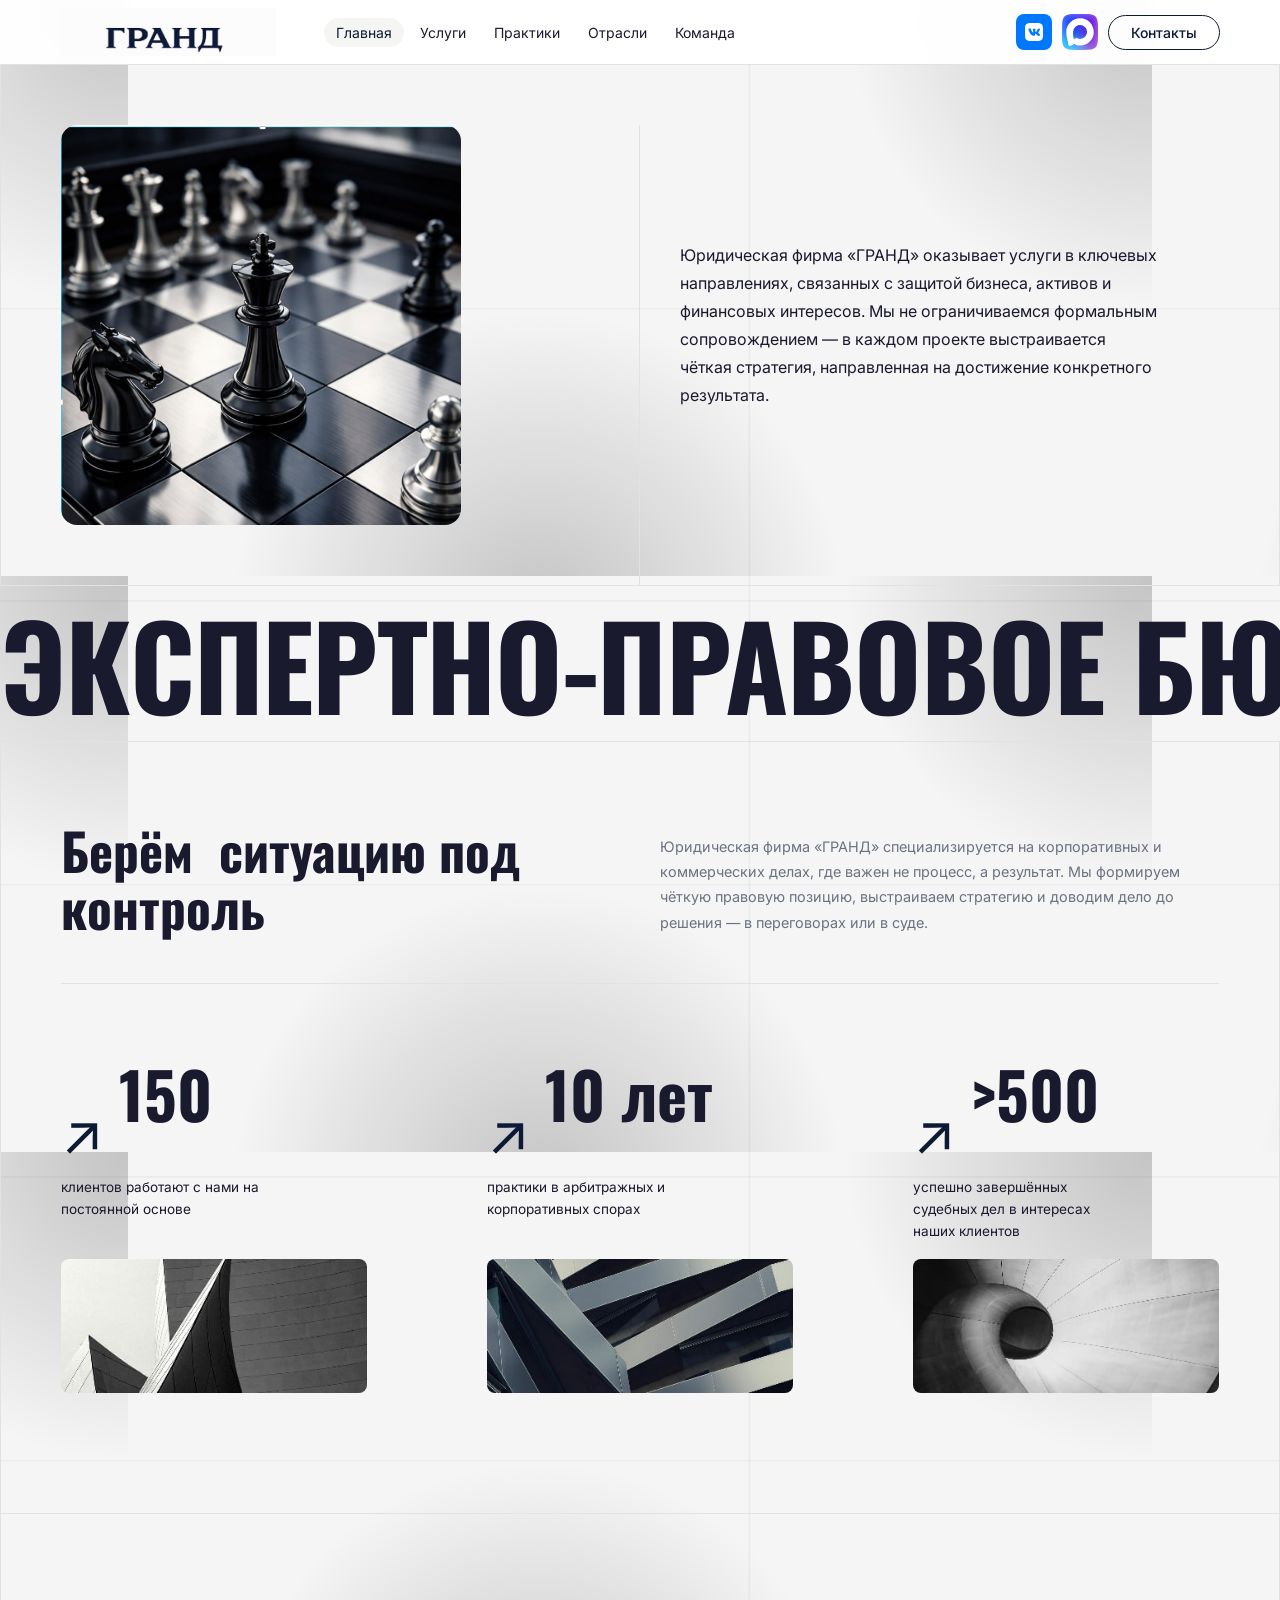
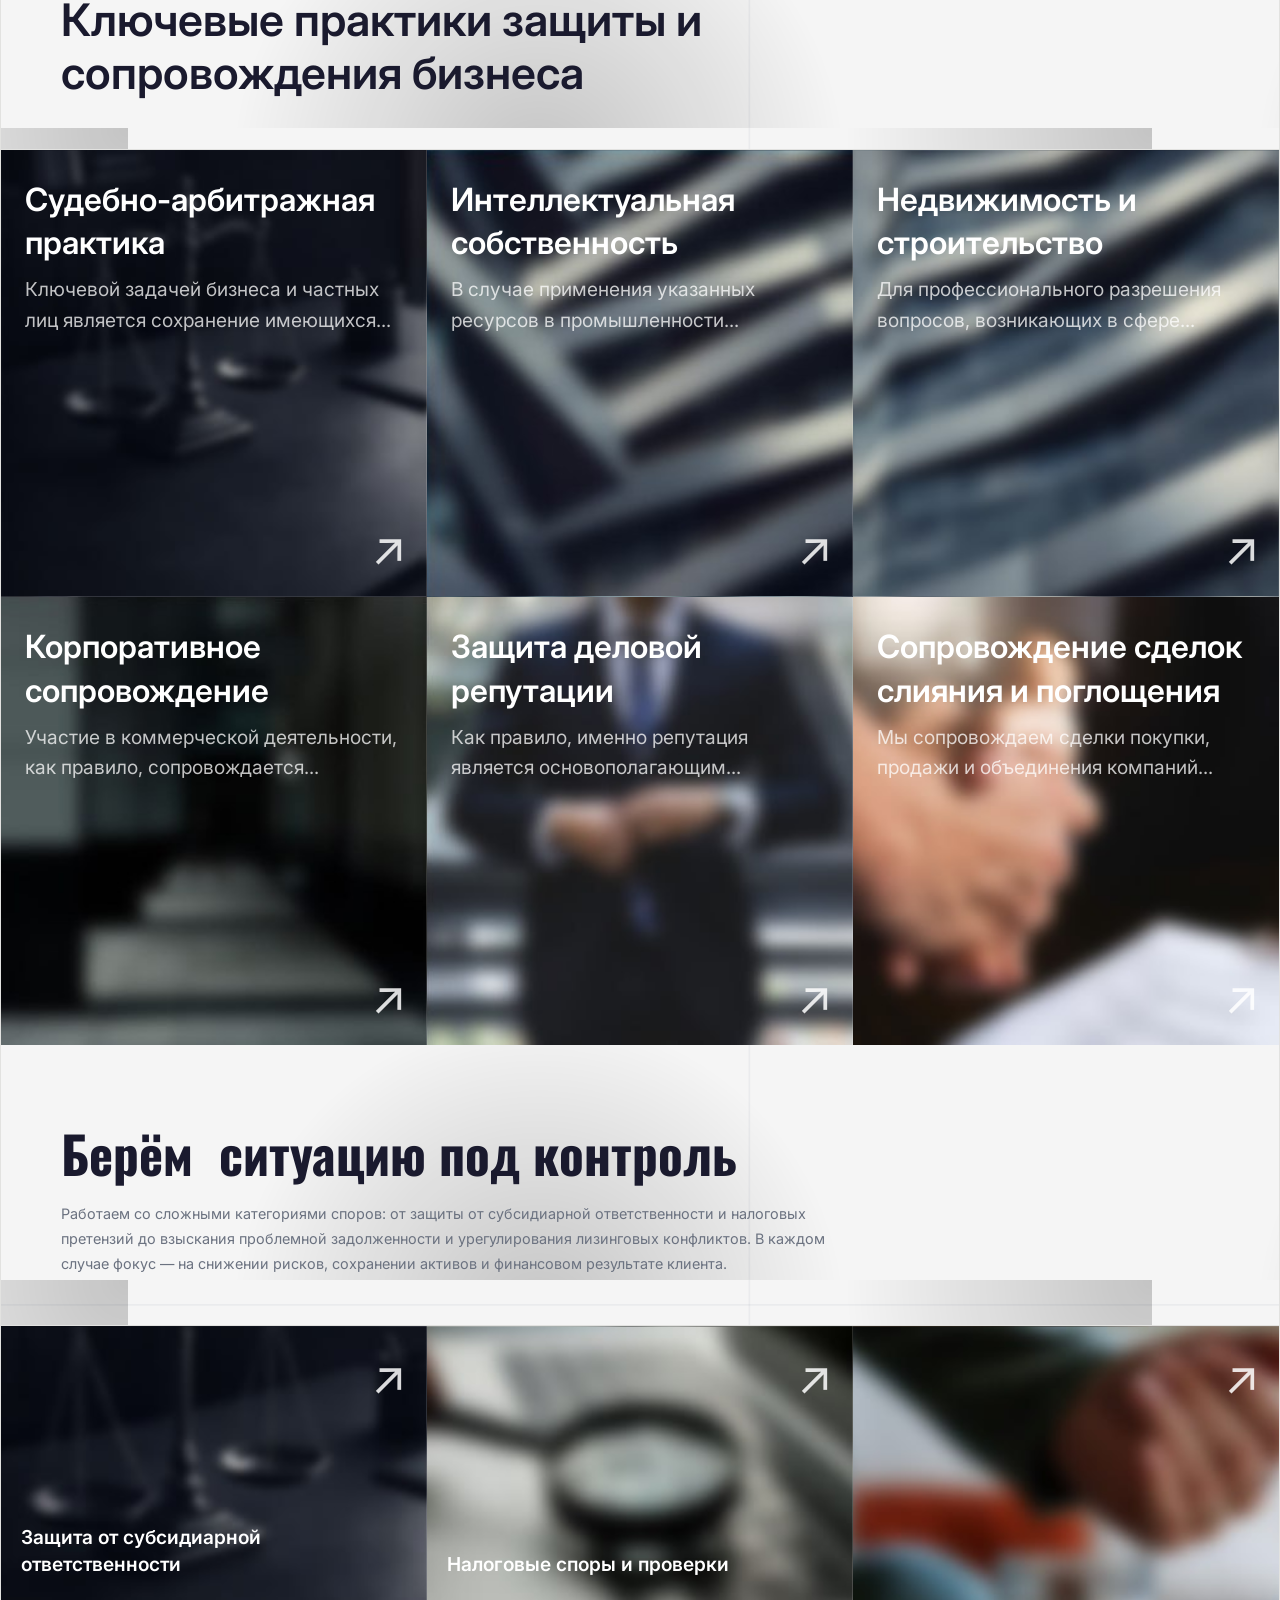
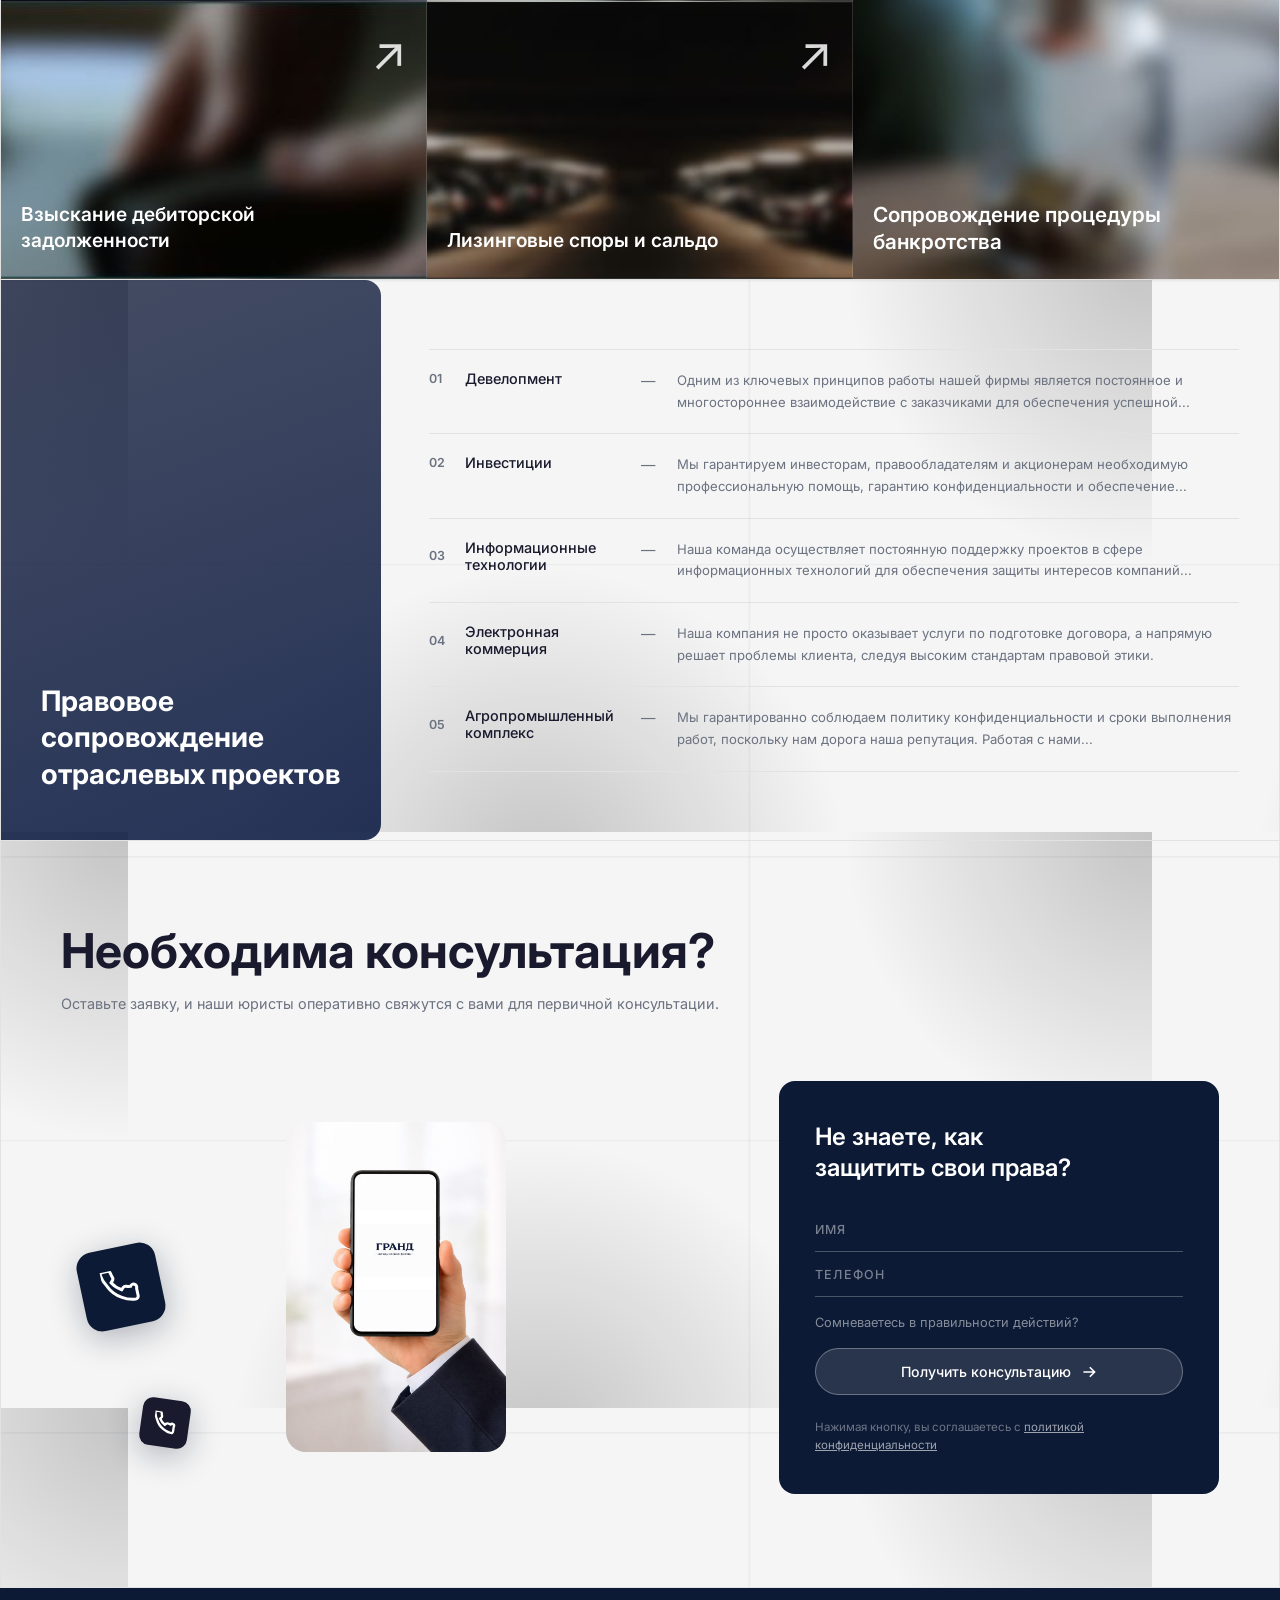
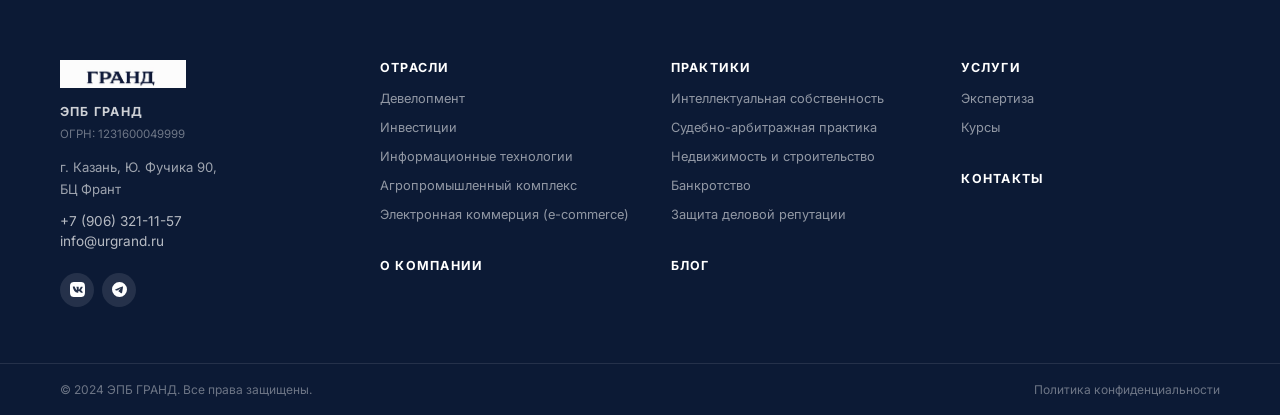
==== commit 64fa4858: "v 1.1" ====
--- a/frontend/index.html
+++ b/frontend/index.html
@@ -51,10 +51,21 @@
                     <path d="M15.684 0H8.316C1.592 0 0 1.592 0 8.316v7.368C0 22.408 1.592 24 8.316 24h7.368C22.408 24 24 22.408 24 15.684V8.316C24 1.592 22.408 0 15.684 0zm3.692 17.123h-1.744c-.66 0-.864-.525-2.05-1.727-1.033-1-1.49-1.135-1.744-1.135-.356 0-.458.102-.458.593v1.575c0 .424-.135.678-1.253.678-1.846 0-3.896-1.118-5.335-3.202C5.058 10.501 4.56 8.316 4.56 7.886c0-.254.102-.491.593-.491h1.744c.44 0 .61.203.78.677.863 2.49 2.303 4.675 2.896 4.675.22 0 .322-.102.322-.66V9.721c-.068-1.186-.695-1.287-.695-1.71 0-.204.17-.407.44-.407h2.743c.373 0 .508.203.508.643v3.473c0 .372.17.508.271.508.22 0 .407-.136.813-.542 1.253-1.406 2.15-3.574 2.15-3.574.118-.254.322-.491.762-.491h1.744c.525 0 .644.27.525.643-.22 1.017-2.354 4.031-2.354 4.031-.186.305-.254.44 0 .78.186.254.796.779 1.203 1.253.745.847 1.32 1.558 1.473 2.05.17.491-.085.745-.576.745z"/>
                 </svg>
             </a>
-            <!-- Max (VK Max / Одноклассники Max) -->
+            <!-- Max -->
             <a href="#" class="header__social header__social--max" aria-label="Max">
-                <svg viewBox="0 0 24 24" fill="currentColor" aria-hidden="true">
-                    <path d="M12 0C5.373 0 0 5.373 0 12s5.373 12 12 12 12-5.373 12-12S18.627 0 12 0zm5.894 8.221l-1.97 1.932.563 2.684a.5.5 0 0 1-.724.538L13.5 12l-2.263 1.375a.5.5 0 0 1-.724-.538l.563-2.684L9.106 8.22a.5.5 0 0 1 .277-.852l2.72-.394L13.24 4.6a.5.5 0 0 1 .896 0l1.137 2.374 2.72.394a.5.5 0 0 1 .277.853h-.376z"/>
+                <svg xmlns="http://www.w3.org/2000/svg" xmlns:xlink="http://www.w3.org/1999/xlink" version="1.1" id="Слой_1" x="0px" y="0px" viewBox="0 0 1000 1000" enable-background="new 0 0 1000 1000" xml:space="preserve">
+                    <g>
+                        <defs>
+                            <path id="SVGID_1_" d="M634.4000244,0h-1.8000488h-95.2999878H365.6000366C64.5,0,0,64.5999756,0,365.5999756v268.8000488    C0,935.5,64.6000366,1000,365.6000366,1000h171.6999512h95.2999878h1.8000488C935.5,1000,1000,935.3999634,1000,634.3999634    V365.5999756C1000,64.5,935.4000244,0,634.4000244,0z"></path>
+                        </defs>
+                        <clipPath id="SVGID_00000038411368238730715210000002565779877963195808_">
+                            <use xlink:href="#SVGID_1_" overflow="visible"></use>
+                        </clipPath>
+                        
+                            <image overflow="visible" clip-path="url(#SVGID_00000038411368238730715210000002565779877963195808_)" enable-background="new    " width="1000" height="1000" xlink:href="[data-uri] AElEQVR4nNSWSw7DIAxE7av1IL3/Jaqp0hUp4D9W6x0x82awQhR+PF8gAmnFuz6Ly23xQmvA1/hm vRuYt/1GkYc97VXEodzL2r9rvF2czvT/Or5E0O9x+uxFFuIZEx7sATh8ou+O5hHmKj6cGeIgTeeD xnHkRNG81EyK8OtRVaYKzochfAckD1tvZueZY0HpZ3o4wBz7w2yMd8jeg9CLMungvPFzTFmzvtst Pqom4HPgX+BWZnwwh/H+wDuj6rlU4iZWfnatWrO3sKk7e5cm4kVEbwAAAP//zFhLDoUwCMTE+1+Z tzAmtoLMAPXJxshnoAq0dD8eGz44PTDhgbbtVPoNYpoE21BWYZ9/e5sZYoME4rL+LaY5HZtjysT1 ZTsNNh665NSOpYw7wrsOyrgOsxX3QmbOduEyBo5a9kKEzkUHy2JnsJ5w3P4HxBTnhV8QmV7XhiNj Md36uqGal9kfsoZpLqREtk8dfTrfP7OOzthR7ChWceTvyHSBPxAzcfl2Vg17LuNsFKtv9V8xXwpn ItMrOQpASB+uOpJAWadNpjlMYEOe1/zKYF21XzSYZ+0Jm7+MrKLyAwAA///UWMsOgzAMy6T9/y9n hwkJ0bzsJmz0VtI6RpQm9nulkLDeZfrj/QoYBLA7B3AQRCDqHGeTS0GsMzm+cLEZ5KZPlAJeMJ8p 2L17OcOKitzOGY++pHumOnHBHBRuAaQF1wDkmi27oT9P2oyKRqwXWaRVLj/CplGynts6YIzTwKeI 1Sea74qtyoQVd/e/h47lk8pep7CY2HqOTRgu/4N5DP9+UndG1eZUSa5P+D7KWpC4E4H4j0a9Lk6a VEcONK0fZM1veJRxG5ukyb0UB2dhB48niHOYo4qIyAcAAP//zFnREoAgCMO7/v+X66k7NZA5oPJR cqBSsHU8DWOH02aTMdxNtK9UiDGGqpeQIfM7a1iSjvowC4ZRFZhitvQTiasLROunkdzUIP9I2K30 de85IF5yf/OScXsXRRqiRj5LcCdjxndxef+goADFAWCxDd02jtOsscIIvZ8KHCXfLZKozZSSVKXh LyWitO2Ds1FsQokNC/I/5Zh2L/raE4p3z1aHCQ/jIJ/TPlPNIdB+/NE+6v44RMRAyBdAgkN1LDVm B+yEnoLgm0wbzwBFsFg/UVLfE4uIw9cFAnu8wksZ7ikiFwAAAP//xFtbDsAgCOP+l3Y/zhCURwEj f1Mo6pzamh0IOq0mL+XS6UGUAKG2hSk4IXhBLhESheIjdpOkw33wNiZjA8yIE7+hxBS9QXUPytk4 rRnCMaXGI86kixNoGyKpeGE7LjHc5OILCwPBPCXBoSCQbDm0+TorSzfRPFcXzqkQPLzqOLF4dM3g DuHvMnYubMX5SywC10OYhlEXx6QHxPg52XYJc63Oi78/PsOoq2O64y0Jk7mfY2QyR6D9X016RIF9 jLD4KsHZ33skR5kQDfGwDsVD8WmwG2SZB3e3V8C3xUN4oOiAWnZe3RrrtpzTmYg+AAAA///UmlkO gzAMRM39D03VSm1DOt4mE6HmC0g82XGewQH0dzrSU5o7KCSk9CsqOK/DuRYnBlRL7SfLznamBvWh wPyICSbsdZrYnq03tDvD23ZAwqa/T9AX5AymKLgsvFSWoDUQkeg6gp726qvBC5AoDyTh2nd8Peu4 aB2Lx5udu5V5O6cLdk5+zoY364xj8w9wi/M18E/nhUCX6WLjnYGBS5vAnkV+99sXFN7xwTZv647+ 9zXzMhgmO/vuYxM6J2E9lTpQWwCvatMaVFbN5jV5HZcxQ9RRQoY/V22kRDWUK0QEmhJ0uwPOn+kF RU0bM3sAAAD//8xcywLDIAhj///R7cnNouEZt3HpAQmWijVoCwn6Z5IvZDubBDt4YXI+CZUUvxJt qz6mhmOH9udEXdSwGGT9el7fKsdphXjP/TtOvA/YhZ95ALOzyLfwO+msicgRXKWgkKaNoF0xKm7C MDqO4PhOvjDMPGnEAxUasniZIlMsdv4iozJnUXB0xeEoua2RMGH15zJ0Lub13b6SdDJORRjjF9rD ORAfl7di0NHlY1P4nl+n6fI5JSa0nTXH08aetNp+NvkO7Zwm1aI5ld0EoPalpFrRI+ubJeuzwM71 /Sy/FMi85LNCjYlTQKpALcFpYP2tqA6KyA0AAP//1F1bDoAgDIP7X9ovFdxWu1ei/VJgHRIMtmKU At38VlxKINFOCUxr9Wqx34GUOrrhEelj5tJGhTqMATfAaRrOiwErqUz/rLIvCvZoLobriaoty4LX GxDlJYNTvICslPeZIvlQhYTUnqhozhmmDse1R6o7Qhz9WA8zpqXIW2VgtBkh+iPsV95AvyEj/qvr 4leQi0ZrKWMcWPWSu8PIeefsEv7r0Gvrz2ZykIgIPyqPYQr48twkUxtv1gGgfqrMGw9WjlIYjsM1 jmgCVYBd+GE7wlgB5cKs095IeVEuWBuE+XpOjTPJ9weMMQ4AAAD//8xdyxKEIAwr///R7MHZFSH0 lbIjBw/SpEwZqCmOPgW6+SG3O0IecU43htOBjSRs1bZhW0awmbYFIj3kb3VN+RP0YAdIvXkHgsC8 GO5UOgbH+truL98qa1vvWdzIT6htBB/NO4+XEXAaL7h5qkCSFWsIhgVRX0+OiEJJVdEFxtPBtV0H xhsSmf1sBD8lR926YE57ooUQuD93pU/D/SRIXtRp4z0rxP9XwBCP0AQTqcXc41vQmmgzjoxDR30n Yhvj1G36cL1aKm87RRftx205vKG4wxeIEfiztuI87OFPJYvyMTAYIglP3SVzfEyoOh4GAzTp/gzn KxoYpIh8AAAA//+8XdESwyAIc///0dvDbrd2I5JAhKdehSC9okY9fRN0MctuV2VtbFvJe4LwD0r0 uW0TAoIui6MObB2Dzz+fyeie8vkEz4nqFvNHwUm8absslibBzPqYI7iNTkfCFQzLuAkQExpLimGu jp8cTuCsexwOHKatktsKUEDnuvBfdXC2SiGRitUmSSq27ZN/axlxqN43Ri9B/QjcUZC072giYHfH d72+eMV4DBO0r49rZwV1eME2OFF9kwJ8h1iJLXQushlWW99lo8deMZAnOquOiNcsmlynowR1iJg7 fLgkWn09IWutFwAAAP//zF1JDsMgDHSl/v/L9FCpImCPx0toOEVgj9nNABHvubVjDf/avUFnBRzS LRPh0/YMgXnwrvP7WE9YHUhJODGrz0Y2BzZ5wDYu5XW6YBuJVuyUiDcz9oLDC4m7eQPKJVwA1Ia7 IKI+UZle0Fqm5MwT5HqlkegEz8Xs3MyC/WhPrOaJridqo4lYeBefxtMX4wkM4jbBM4h4Y5oyf+j2 /H+ZrXL8o4xfAZxnBuOaPox42ST4tJHUa8B0Nil+bR6Yy+JrgxPX2eN25mjmNh0N2KRGE3nFf7MH JxmjpsjMO8NPRA/1sytQHOIOwsycCHTY6QxPIfUwGJkUkQ8AAAD//9RdyxaFIAik///o7qa8ioAM YKdc9dARi5AZO9Vecfc64DFVlqlZOIHJSVbbS1hVY2S6jKQL9ceNa7ef3ByA6MSiuZiOI/uN2a9E kIGx9D17Sm4id7Qz4jgq0kFCiAIcffREuGUyFcQlhhsIwLAoUJCEtEUd4LpE/M+NiSRAFg7l7zW3 CcVpMYMHyypBrVCYWwlUa7HinA7vIukWSVDblv7areYcvcyeW1TO2ExWDFQWTvLjmZ23HNPp06SQ fDRhGmKHs3Y2L7DbnMIWFhuxb3oYA3+UPM3XllerWsTw2/Q/pt6/Yb5JGuIixWD7bP/D+e7XTDvG Wl0+Qc6NQkQ/AAAA///UnOEOwjAIhOv7P3RNlmhWChxcwcz9U8ZB2KR8nXoBOg/ni+VbkQo4T+WU dRIHDd2ZAAcxQ9D6Eq89rftwAJLIgjrSiWqFzz8EtBbwbvBDJ6v/7J+sTRpcAzFQClVgQ+sK0RZd ZT07+jxokxsSSsxh7O58l46Zl1LT7BPp9TrM/U1KxzAQOug393efMChNx4Z8y2x6Yc42FH4F29Ox CT9nc8eD1E0/PENMCP+c7QFfax/WvSs2rYIt0ZA1r7fnx3DUfn/gZgHXDaNwaxg7TtkcHO578QZZ NYsmwzp5fAavRlhFi2ErlGtN5w/AnI3TDoJaQOcYY7wBAAD//9RdyRaDMAjE//9oerJNsSwzYHzl ZGTJpiSDSUz+g/6h2hLpIz9J2Fft0caGhfpRzfXhJvv5Ak3/djJFrzfpHFFbDJj5F+ANt6fXxwVs 0em7LUvGzY1Ruwuxy4pTu4iwI1ax4cnbuR4dTDDpsdP/FTtV2RqrvNf0GBt9JXnYTgbkZJULgh4M COV0Mx7xK60C71uqSa4JvaQ6ZeVAuMfXy9UvXZynpF5Uh1qQ4zQcgfyYH+tHOhIEkuxtxnesvcXM 69y6FZ9dSqK5vScsCzheph+ZbgGD1i+CmQyVqbWts1SG4cbbBcx353UnicgLAAD//8xbyw6DQAjE xP//ZXvUVWAekkZOTWCHLftioN3hYZNP4620wxSYPkDOrcTO8ZuQdAWqnOfLJHojX5hsvhXJ2kgs YFb6794hiQgn6+HO6+04rMhF7cJmUnV8RnDVQVPXhpEHuEUTJnTo4dTOxPqP7js5s4tBAIfGImKv 7g3mvqRi2FWGlNiBRZfWoP3ePRG57sHvd6AHdCVp8Tu9YZBPFjfK+/Wg8KH+WvwimwCc7hloalxx h6Qd7+e0CZ/H8nHRgw6y83N2u0Mu+lnGuYS1tCCBZsySwsEsc0pzVxeEMWj21WROPiHgeSvkNBrr dw7FwM1daPn7WhEOI+IHAAD//8xd0RKEIAjE///obu7h7tRg3UXq4qUpFDEUWZwM76C34bKk0UF2 QB2huY2RwB58xpIC0qmygtHL2xZpcDTECvPR4egfeGWgvdtpgdoGtmT5hphsvYhast6Gk5ADCRG4 Vu0oVso+wptCuQ7Dc2fSuCV3ITIJLFaezXN9QxYXUPrMWQ77jT773nv/tBPAcnLWpAOFsx4ru2VB 2Y8f20qSW5A0eBrYpnnReuhqs5Zvxv1iMALHuT7lkh2YkoN+sB32Jewhcb7+nJ9iCCdnYiU9DgMA v/2aHfId4APGE7xBquNa2J5aABhGyT10yOja/kp2Lx4kf0xOyPREXd9zwcxeAAAA///EW9sOxSAI 8/z/R7OXLWeRCi1i5tOCoyDipWTDBP0HHzM8p/sXgCpUQ1COJ/hOi8a3cFwl6UMIZwk3YZmG3lng SZi4izdUeL1aGGArp5leVy4705OgnbQ+uA3FBYirOEHi7hbWULdKWNU89+uoWJEw+ChBzAA5DhdQ 8yKeqBMbYmnNd+EARYSD9wFz88bEJSWwwT30HIH1Rk8Q8R5ffU+oB645CHtEJNNYfSRd+66P14p6 0bzEXwu87xNRMe3EWbnKTSRm96a1LfJgmMS5vXvO0hgKbeueTihPm34pttliIVr519yC2jvP4Xi7 KsCqAjpjVF++JLsV22XCsdMSR59C1RjjAgAA//+0XVsOgzAMC9Luf+UiIU0qpY6dR/cxCZK4plBS p4z9VoOz6eER52tPCsSoq5Qn+jMqkplAgzecBpG+aY76lI4tWhVQODizXTp2hHzaKrwPxqF9anCl 3RCGNoeJ4wKwVtwVE4CncAHnlPhGRuIfLRIwLh8+AaxuHGV10oKFojF9Z/trDekoKA3j/4Xs5hXm M7cDkM+K9LhNO45e8Y+uCSVHu5yF9ynodv2E630xHFsBcycAnFgjhQgDTxS8XpgqjUH+MwOdI/PW 5o3MjMatDDcZ++fRi/rMIzyfakFdCcyc/0JzW1MoB6HEnyHjxasdUxXmVaFcFef/7ZMXwCODfaKv p8LN7AYAAP//zFxBEoAgCMT/f7pDU6ayuIA2dkxYkBxksbES9IxjLKNelRV+63T4fUDh9xJ/wwRl bzV2pvCkcTXs0r4m1jgDd5wePQEglM1vg6lEE8DEVQaW40qHmySploBn32IKDU5+LCxeeVAbRZsO R+AET1ZYbDkhXgESyMqdRrbzRFwZ23Jz+dxXy19MxL+tIWc8mrpa/wXdOkG1bN6+4oZQPIZ+zEeg +osxBMTIm0t5HYygNwVs8lyItaDlBzHi4nlYhPl+mijMBE9+S+4HRST9/TcQVtc8M00JUldtGvTO rSTmquEgRkRnN6+c3LQ8mBeRCwAA///MXMsShDAI68H//+XdU521GEKAuvbgQZhAa1+JnR4oqSjn 1uo0vQtf9QFyrpLpi/QQVcnUQM0lMwZU0U4RAdSFKQv6JsKOCHG1S3htRAWRLlwhRhqXALXhOoDK hm6dI1rJPcgPmTJ/cJCL36f4RsjgBOpRJU4skIaDSwWHXgw3/QL96e9E/HM+akT8YWFgZuyNF7aW Xu33ZM0TwLMkX2+PwBF02cZv7OfzIT/WftqBo82PTOZJYmjHO58kfvftWsweYX6BFE32bUR0yaw/ sG0ii0E0SCTeaqxrJAZ6Cy3ouqRvBym/81EIRHf8HQX1FcSjxxhfAAAA///UXEkSwzAI8/8/TW8d 7AoQWE2nuiTjhMUYL3IW+A36d8i5AD8isx84/GDI+XnLthh9cucQ6GdtdPO6479yotkm64bd0ra7 eE3Y2xNhjtK+bYcQ09j7hRbCld6kUKrXwefPZK7okM1F6Dd3FuZ2IxiovcaxvNEzXJwybeL7WkRw Wi6qfhBH5a9tZxmBO4tHJNXip3EaUqxbFVWEdeJrabMgkVzsQbKTvlEkHzgxbR91m4fxKfs/0FHl fznmGvYllUG+5VLUeDbqyziP3jLZ7ooM8QYHy7/i+jVlqbrNA0ARdTEkJL1DTNo6H5BnBsW/QfDm Qsaj11ovAAAA///UXVEShSAIxPsf2r56rxTdXcSa+GpEF3VQWWqyI+jQKQpZD4KIs/swOZ/6hqcU h6MswG0ZtYdszDfj3heiZL0OnhWcaTuBVG931zbAK//yFBLhiHYgBnCVRiu4BEhbBH3SCbiVPjAB LOoLtAnmk/bhDBxiLVEEvPX3wdES2lM24lxVMHlA3gHP1P2Szl4ll2chj93p613DjAnqwaf85hBU POYdiRkd81eH/Vu9LOtxxq3NcF0nxDMO2S0ONmF+XWoS+GQ/jdzIhM+JwaF8imgznFRgpswBXbe3 7gi5iYLEDkQw3yb019iEecFtZgcAAAD//8RdSxLFIAjj/pduV89pFSGE+OquIwJa/CQ6Gj+z5hmQ pQJI/zM4T5PInxF7QC/okElnmWI8dSZEOFo2QkcAO1EOHSNQYsCTycRZYCEBw56ZQLGMbJhs0HqL b5WX4ifVvTaUJz/Pz/SuYVvPtfj4/EDbLusLLzlo/foWYomn7b8l9YwFeDKGIf+hDq6uII/VieWZ FFBrfM1ApgXx1qnTyA/AH7No3vvUO9a+2+HN2jgbU37RCMfNc/5zN5HiyYwBQ2uZvON72AmziV9k V8KD8FhFohuwWOvm+YjVjuwLqiQ7rRCUcfuSx8yzDpxc+CtAsYQl+DJNbBtaFzO7AQAA///MXVsS wyAIpPc/tJ3p5KGGxy7EJvxkWgHXNCKLaTIQdNPu434sCEC7jM6yCxRjC18XxaJihqQzZPV3IP+S kJ4TGrAbqoPueBPn/2nCHimyQ8okFtoXZTJnCEqeUn4ZA0INeSI4G1eQ5DTr+7biFOin4kvQGEA8 IA6LWdfkrZyfVPxMcKrkG9X7b1tHLpxr6x1Yz59k0DGIOLbTezXe4wBXuGhB+zZfnLV+xNycNs/O w4lhDHUOir61BzFJK+L1HlZuUsD9MGOwDJECMZBWo0tx5pVwFeHPf5PW3z4Yjmch4IWizj+1bwKQ ppqpVBUgUD7ZXa7Z/hGZkmvmDlcR+QIAAP//zF3tDoUgCPX9X5q2u2oaHx4O1C7/FIJKUQ7UvAG6 6+j7riIBq4lBSJDyypi8kMnJgnRIodF3+x74DNZi6do3GG5wM9mng2Nw3/gaeDOBeQdB95EEnBax QDHS2wWKaL0AIIXB91O+aZ7OVV832UH49dXRlZhhzsNfYoIioA9liPnv2koGwFjFCq+OCvC+FrmQ J4pRBbffAep9tZapwiqAiOp48iUGbhTIF4u/XrR/J/bEqY1PXuciI3Mrp0PzdfJhkIns2M/qdq4L 9X6wX7CiBAVN0ydtOJB37g/ZWxyBXfLGb/tEx5sOtcRLSVs/P1OHvzcEd7YxeE9K2wCpPLf/AZyf zdSvHGOMAwAA///UnVsOhCAMRWH/i3YSM5qCfd1LGTP9E2iLgQKnGrVfcf8JnM+WxStNgbPMIc2r RwCMPaQhAgVB1OGoybcNMlmYZJ25wD70+rk7u4tnAqK0wtSBWymsBHb245kQDPexrByIJ3fPizrI myt32b2Ehm/HWQncg7bTa0gigcJuyFbewAIJ7TKbeFXtddHmmNvhgSiZYSlugPmWTTJkD+f1UPwG iPP9iUBr1CUgM/idWiRRbFi/U4v6tiupsTI+XhxdKREuoSL0HXZhAM3WscdX00nB6q1/YH2Ua104 CLZXVpzcCrx3WtXm03zyfof5tAlu6ISNY22Ms+RNrrlcA64q+Ss4VwSdBK21DwAAAP//7J3NDoQg DITZxPd/5e5Jo0XKNy0cNllOhv4NiLWDCR6d3T4WDtpnTZL40XYWlZkDMzKDR0l9QSz0UnRK97yw 6u8QPsyFJ7H5GE7XTVjBHpHhLqQQZ6ZKN0fKfqFxyS9wppJThWx5/2QOlCLS62bXd+Q358ueV8JB Z1ivI+DJAnEEYqMfQuYMPtdkvnaQNdZ0wstlhaQhxiXrN8I220wZ18E2kcf2fb9NbXKyCU5xrCMS 3snfgojvK730iTdMPAZ76R7bPw1VjDRnDGMWVJRIfM7Zeq3gu+rujHH08Lgu+nEIOVyc+zAE/0Xg 3/BNkNdXa+0LAAD//8Rcyw7DMAhj0v7/l7tTplQEY1PYOFVNeIw8ZIO691cp0f4db3/JN0y1sCJd eqLTEOAy/hSS3nBI3AVVrsCSvgSyNn0HlMB7Ruq6qpZd8YhGkPtHXUT30Gw3eakeqbFv0I0HBDvs rZDCx/sisIXtxBuJBWgZodFt3gnEEkQEmPiqdu4xxwum5gvN7SHFyhjet6ijOBXrkjPIb/qn9Z3A Hdaz0g134+AsRJxhLtc+GBpfXRbqm7QOJJEDtizJ7T67ihuWMipyUDGmEXoJi4KThC4ZPjeHsLLL XXPx4BgSo0RM5X9qMDCIzZFcnfmuVMaqPhrkbz1rM/sAAAD//7ycwRKDMAhE/f+fTg+ddloJy+6C 4WqAiFF4CeO7xb0D59M7Kn9vLPeiHhMQCGYu0qZABemg+L1LC0y4RyFLK8EV4kJJB2bs8BSKbmwg ZDeeJQ3vTeBJ7UIl/nuhgB+cQzUeTImzHwvP7/iBjZzgWwRM106Zoxc57qYCT9aAfdZHZt61w7a9 SrnDPIEOegtc2ww7Df+OXr6uilhUPgQQp+Ezab/y6tsn2tpJkILfV6N9P6zLuTjlOgI8i9BWxSDo rB9fO0lqtn0miSKtq2Zd+NmfgT+jQ7riz48l2w/Wpky+Lw1MgLJ6g1Nw7vo/LN70hmDpuq4XAAAA //+8XNsWwjAIa8/x/39Z35xtCQmX2kcLgSEdhE1faXJubVTJ+oFpZ2FHbo5C01N9bbnSaGVsR282 izz5PbO3YvZmqFCZPglEayTiENWTwDrV0DBHjMe+sgW6FXc34YAfZyTQoKt+SfIgFmV8Moyr5mVL nn9xVjT1aQ8bGqn3MPjdCwdJjoPoq4ljDJUi10bxfvL7BmH2/LxlM+0rIzLR6wWEBz0FleIFc4n/ YSDaPz9/U5343nraGYk2ZRCGFOdnVx14eDJYh/QkYDCjnektV4R8tbSVekE2TilB1Kq7pj++paTu o5iuhYLw/zhksEHMNuWgXlyNhefrjQD38WO8IAntMz7nGB8AAAD//8Rd2xKFIAik//9oz0wPTSqX XcCOT5UGKhuxpBP3H/TnTqIN2l8iHfjF/FulYz90hqR36ZUCQc3qy+iEkzBao2CgRwn7SXA6sld8 VHye53fa5coit5CA2q6BfWbxcGwPuuQCDmvKjhJV0E5oEFkiqUvFbPv8AzleB2ncu3uXx3aGkAH0 /fFfIr7P+2dJAxJb01J8BS44UdaxFi3l3/sGEJcAC96Y63bgbKu2UQIaPiExZwGeekfINC+ua8iT x7dY+2u3rTytb2jjNwDdUIYhM0qoTOWyazM+l+J7UEAS+Jjki6HKSxkTQismi+MJ5UZtuvQ2xt9M Yq5b+f3BTUR+AAAA//+8XdsShSAIpP//aM9LTqfksguoD00TsjAl6tKoLkFfHMy8RISoXwg8TNmo wpLlo3bnINwcNLticTESdXKBOidQbJEkYpYwV6TodSVRNPDsQOUVEzNQTOMGQCVcwmeaUO/Chkhf cLIBYqvYjjQcG8uZdJLJEjRJghJ/BNPC0B6x8cMkIJBkVZ2kY38ej8mCDbEQXz25WpkY0UPyOHI7 ra9yhekUEirWUoA8gY93WRen3xz3NfUdX23ESIaA477fL9jYto6r+qL71BwI7DcfnSHX2DNXfpzi qmbPUodiWhFWSb7ll0vUAb++aC1+2vDabWyvgxxkml4HST9FzmeFHSH2v2RDRH4AAAD//7Rc0Q7E IAjj/v+jvae5uw0orcDLskQLChKKy0KC/glfdMVbgsjEPhpMPEgGVJdjcjjXtiWHp52On7sKZmWa 2hyoFsySkMVEJDR5S0Bbc3MDQdwwSdeG9S0idnB8MtaEmKkUia/xXqCSMdrdqEE3UwxRtcI+5ngr eav5CNnHFtCpwnU/mHijSD8pK/EpIv8KuceSOwvZawckH92Gyvjb710k/20X6wvfVrBOhxRQe1Wa b3/khm0w+GgXVj3pabXTz9rJr3Jq+i7829DpGqsCeEpEUdMmA50gwXqjJt5kd/2RpF0AACAASURB VI1KZ60o8IwoAX4aQx0kXZVjvQ0H6Pk/BTP7MnctSxCCMAz//6PxpAPdtkkfI8thDzY2BSuQMuOq Ar1dnGsEysPgqB5U34xyMi/aRfKJGJjNm4ZZANf7O028czkVZkawZ053zAAamym+KuLD8pnsV9hv oNHPVkmvtPh2QK3+HbGx4T8Xmuu9nEiRvCif8v5wlaC8eavG2VDIeLCvP2fetMaGEZb/ZpvwlBYJ ZUMMF/9OzRyvCeyh2EHRRBpBnzgb2U+EmcAOOUTuakL32lHcOpg70fxxqwpvnbzCt+e+8L8eepFr Qt/ezyfc8jdIyhSGmPshdWASx+9AbFFm14ek+3gTg67uszpjEAP6WYFp4T2ixbSPHY4xbgAAAP// vF1bEoMgEMP7H9rOdKaVLftIslC+FPYlopAguAD0azk4F1DfwOnW+T9Xu0iCEKgRuhAFAtQHzNJN YP0iOpVuUgB7FlrWZ3ZTRXawscozaoVv2W54ovmYMCPc36L2z69BfzTUNqmSRfQzIYIkIwfMJjGA NVQGRbhZkVUk179rOcqeleuCv37ZCv63+ps+c+bBnTWyDSj/Zkp1HdQbRLjYkmjN+ymi5ZMy0mC8 y3OgWt1vWN8hAUL7SkyFCVsnWGftA2/EpUM0CWMPV8XJvJxieQd2cW+Pr9/GgDl936OXc1syCCKH CdNubF0X08NMYQ4voGID6RbpwyjvGGu3wHkzgOhPBGOMFwAAAP//xF3LDsMgDEv//6PZYdoKaV42 ZONUCWJTQUPiVo39iftfJASmncucq4FQZ0OCNvTeZEcV3iAvcw8K3sRhEm/N/TPlrojt07x70Ec2 mzZbii3FRQYXOK7slCDWdRnfhQ3VQa/jW3ZyeD2v6Vn13q5p+2zdoYQ+SowmhW9bLCoKPKb9QdEB xYvPkY5yW4f71FkQ7bF6cufPO+v39y7/p/WFmyynFiX5Hm+E6fcFn5SrM4radw9/AtqX+C1fGjhF Ix7B/MBY7Jn/4cR843H1FUg6gkhtNqlAaHxp4VG2H/+8ma9ga6zVmPt1lnsvXUICC4QmwBFWcRhM 17yPz7WNCWQlAkXkBQAA///EW9ESwyAIY///0d1T75xACJKuPK0FkWH0DFx/CPoU6O+IjqQ/ISfk +LP8Hsm2QyaH4TQY2UFTOQ+eS8IeBFSNkX/DLcxvK45kXmlllCo0+Oo8usxFjyPCS+SBJUjOXuA7 tEcgLfYAO2flizpTCKIk85dgTbUXOkVcRKCwHesvlz65a+hAniZdWLpLGyh58kasQYJ3RIar+LPu 8pjk3yRldU50yPh1vIAuHmtRri6kJ8bv+gMMrlYnd6Edh3kO/cvJfB47OYZtUIzlAwuqF93/uBlN ibrqTuk/u1wmcS8NrrXBfX8gyi7M6YX8n1SLPWxE0sfQs+TczOwLAAD//9RdyxKEMAjrYf//l92L MytSQgI4s3JsaaBPG7T2oyj/r8yQ9G5gaQEvKpurUUcuKyC9GD40GTvEBCcW7RNYijmo25vTkmTP 9PYbxiBjBLfwJQQ9rjb7ixa53ymUyX18NjbFFseWGlBAKJiEWG22rXW8WHmmrhd1cqz/1lpsaPQv 97cgxSMkPchB/tWDBpbg1Yn+YfNFgkGRfEAcPTZJ8tVz8WP9j4ngotoyIZOR/YNoa+h7JD7g4OpC yJ2jIl+hPWHv0bkykhIKnq8ju0ZFybB8QPDTcpmYuWOddP1FGOoEHhzW9hq9wKAEPORgIO3+QA+T t8lZF6pN1lpfAAAA///UnckOgzAMRFOJ///l9FABqfEyYxuqckKNmYRAnbxh2/6czH++sOB2e3dH DVoTkHWyEDvlhTLQc1osjtkCtotJiiwEUktzEvGA+7j75YljB0BTpLuCTu6qYAA8S0gLfItgduDF 4ueXNqpfOoenuorpiNtI0D6JYKRVzwhOT+gUEKEMB0OnTU/R9cDyDoBPbUsAD1y3kTAr4/DnM1ZA 3WG5TrQ5A2K65RWzBfmPejDslofvARCGitGMi0nAPBds5D/eDD+35sGbrcE3GNXP8ipx+D7mkmYV mtFxog/W4znFJeeCFXSB+txNwJf4saInNbomwV2aD4ATL5/odBLOxxjjDQAA//+0XNESwyAIY3f7 /192L1tvSoQElJeup0K0iibX7q02uGV9DAWGAozZILv+7caYV5Wz3+X7FsXJP2hT1tUAv7oDXskP EUkJ4ayEmYxHGbPZtzZg4M/2cdt+l5sOIWUOQy3/ohjBkknGt6ufV88xdQQcUvCQiPWxb7U3ZODU GCekLMY3Cy9Mf1mRSJkTp4n4XNY8JQpxp3JK6NCFCTwvYyK8RotEiKq44crJxB9h9kTX78Ya3uEu en+BoEI9a0S6Y6K/8wnbQAwD3lXytSfeuNM0eSXjRjVeKHeJy921Fx5GOp5Ebsbtk0MbCBzNtdTY t1eTBfOQ9FvWJcQ3sP1jovzfUByQb9IK5NzM7AMAAP//zF1dE4MgDMO7/f+/jA/bbuIakobqxpti 0w+lNHjKQxEoWqzx2vYLpc/2z2NgACKn1DdLZf4eslB+mGyX/MbdismEpKTlioScIoNimZMtxc0I BZcpOMvknthXgi9gK/gUG1TfkfpU7gljzveeV4u6FKEn9y1bHCMd6mLEWVYpsJXc78YOY1/wc7jF 7bvebWZvm5AzjSjj55R9VmARy076Xz0pkg99j32bfZM79wknaTb2Pv0GoTz299iOVLwiA82SvQcH 6qLUlz5hDhz9UCm0me8gPI7bKu0Z77Mpayqnu6Mgm05O2zEPxgu1pZpbAlUwj1UVnFX+pMl5dDwa kTPpPnLeWms7AAAA///MXUkSwjAMM/9/NByAThdbkuWGgQuHNPISJ7U0nTZ/i/u//L4RtUj6nNHf Rp4X2ulw2J/tdbIvngGKNWlo7VUUAm6RoxVKjYlZTVNFGNWFkYAqxsZyXt/EcBOoYLeuV/FH4gH5 Dq+KbQghpX8Ei55fpzxbBFzCqxt6xS6A0c+JnW9qLam56+LlQgHH88cACf78M6Ibh6Y9JwgW6Wx/ 17zwreiu+75dY0MiDCL5aNxZyzIWSXSI7QyDuSZPzKBaSu1n9c0UnWFPxN5lkM/p2CoEHGBnSpxL A5nNx3FoRNTdufs6Mpo3O1/nvXBDUy3d98eK88KF6vSyI9IzvuAC9HZlETPawVoWIuIFAAD//7yd yxLDIAhF6f9/tJ3uGORxL2DZJSoDEQ2HJk0J6DYAPyQctmV0zXYg/R+CJAdbxj0BddYWm2RfP5gP 5s6CV+P9Zm2Fd54RtGreFn2z0I6q86/2wg3fmHmiCirqJo70tfqh/uQ1flk86MS7q8P4VMGB2D0F AHoh/EFfL2jHTiN+D+CrC3VpP1RfbZsP9gkUOjq6bZmNyJyOQNpd60GcZva5w5c+pyb+4yy8bWY+ 7bpXANUpHCBFg9teNb7Yd2N/j9/uQHisn3sUsFxbJzyg86lwTz9ej2LMmoBQnrTTeaXqOIf8339C BMkPo0clfBj4v5FwzaKBkLm/XVHp5n8TSE+VchIX+Gkiu2UBzkVEvgAAAP//zF1LDoUgDIT7H5q3 MhFo51MweWw0aqeltMBEFEzQE+T+LPP4inxEem3edk7SrxYQlO/Yv03KMyg3aDb1gj0u0SkVcRLv 2BTJVYSuRh8jhIkyZIMcA4UxvGfjgWBnifAKBEfFd7DD51V88qfiCr5VV8FncEwf+6lTf/SmTsc0 tkwa00GTSezictpPtnQ8cfIm4n5JxFG7cvmR3xf3NUc5tdlH26JA8kPVh/t4C58TtKC/QjYjX8Ec WfLof5a1zwQfyWZYLfDh/gSR5SKp7YqNtN8kDlPGnEpx++HsEpVfEoytupDKkjNbDGRz9wFvgzpM FfBAoo7Aac5An8UJboSOoFD36e1YjmZRPjk/jsne2g8AAP//zJ3bDsMgDEPh/z+6lSatpVyPYzqN NyiYECDBKRJ9gg6eXcu1IfgjLnynp2JfCdyQBHXzC3Leg8TLT5RDtTuoE1MXUcK+Ww4Hu/fZCYqO ChzdHM+shDcnhfpBDtd3Dw6j+jB4YAcmOgBHJxNaK1dbFkwghzSFmBLMz59E0Sep81VWGctT+Rwb r6on2J7V9XOfiLdskMxXlwhvsqnNmMWACCL5iz0dIvnoOr54BXxZvn7W0QosIH0FxtTIVxRkbS1O oK8ctQ26L7oBiT9CfUxlrB8Pm2M0fYCBxc59pH01qYVMkaCMJAP0sxbJ/Q6PPHu9iyQna3P4/e+M rAjpNR64kZznlNIJAAD//8xd0RLDIAij///R3dPunEECgWv3tlshiIqaXDeRoKvIXz+hvy74EBiW SeLLJH1nKm8VQyfMECnOpX7hFiIIA4pybt4Ua+YetmNwfE9Q2U2/gunhst8Wenisb3BPzJHDDHbJ voKPfIXg4+HdtVfEA3LA6/hmx5odbCtrww14jlgz9Jq/Lhwg0ZT7bH9QxFvto/u59f2Q12M0t7oC gbnz69b84fnUdWp+YC33ILfEYnMSDjK1SttE6qabUzxe+T8UjNqIxrg2K+eKs1jkSQEDMag1/3r1 isSuTMQf/8Jiw67ZO7WpRdY3B7dOgwAjQkFX4fijeKmxk+I+RI6iWCtZWHKYIudmZh8AAAD//7yd 2w6EIAxEMdn//2YTExOpM3Y6lOVhH5ZeqAXqIUZ/zz+rDiAvG6C+A5pn9wbZd/h/uJyKX5VkXP/R t2ugqcUxYReAnhqGLxe95rhBrW9rn3NKvIyrp9x1IMU2WuG+aDval+TR2u6yb34L3f30CsqlDZNB YBlODXvlva8EJEC2MMe22yMAkAGh2zcEEKUyDzyTfJA8HS9p1g/0kzeej3TsPAdKbDrk44MfpK+9 xR1fq7uxnM4xcxtSzORpqNrBx1yArv5k8eQHEnwj1cA78ZdU5c88JJx93D/xBnShrd5LZmuYa5DY DN+yKlBw+YTuz4KxqZ7/CdRfT6B12NwC6Wvzui3EkJ9OML/aGOMEAAD//8RdWw7DIAxLpd3/yps0 iY4VYzuQbvkskBePxBGoj12uU6DV8xX+TG08gbXnTZ+B9xcE5u3nIQUja63Mvp9t74/qGFDM+2NB MYUk3I1gVbfC9jv9BxK0RtvgDNBq5XzQzeCjAykO2hE68C+DezOpWC9MeG/nXP5ZO9lgnBuQhNz0 kQ3UJb9nit9X38RaHs5Osn7V9f9AfnAS7gS/fwBxZ33O+V9iMvXvgn4dVvHHj2eNKkJYtjmy4T7M g3zmE3qlXNpk8BDz6dgUVpHACCZCx0bHqTMJshk9p/31k4I9GfzmBxTgplw7vxiTccw8O9E+NpXB 8+0NaM953YLJtfmY7QmiAOtPxTYf1U9SmlK4QwboAmxQTVVAEj1riIgXAAAA///EXdEOxCAI8/9/ miV7uDkt0CKX+XC5ZFI6dJGShW2vuFf8pWHLBNDhTfJL1rPAFIKaaJydNRIdJtHqGFTl7KNhHTxI u9L2bizWVIUaeWZLOC2CNCpUnOAnhZ1u7Bb8AAC5VEWqm5BRgv5DPDCpVMAgGpNVubDrreL9RYhv ORTeQDR+8KzV+BnxCS/mOt6IOrdA5Dv3fiTyne7Tu51NvzmnAf1OGKU3EBwOC494vfymexWNYfZg yrbRfNv+9PsY7+dxbRKXxpfNNcCZLuUWy750ixU8DY0/wLhjIBy8v5iJxF/+0AUHj56PYsAeMt5Q 7cF8DKGKo8ROGF16eh7HmF7PgTHGBQAA//+0XUsWwyAIZNH7X9m+10VjcAYG0ayahI8d0DjG6MfJ 3T0QUW+MCHTCVcm9sp9E4ed7KsDVbetAhR4PhHdI8typQcmXEKFdf+j0WE43ChiqNvGvkjp/sYuP zyGVxEi+N6d6S/KAtB0pO+jEYPk1Kqn9Tp4Tkqrp5itQz24qcd0jvSsQf7nCGCzEL9DNCAOU27ZH 5BJ7z+/gDWVS93OSPVJ9M+W7dywQ4gIXUlvJT4k0TiQqi4l2/9R2au6+OgAB2gmGt9KGvP1iGzpm +lR9o5i4eJNt5qB+9DCUfHMVjiWvtDnxVnwEQklz2O0rlYg66HCW9IFQl4Oaz2/B2LDe9HNY5sAe /Y/Ks6UYYDogEOkPelKH50RAyXHcrLKYX8eGmX0BAAD//7Rd0RLDIAijd/v/X3Yvu81ZIAlQ3noi ibVa0tr62vy6OLzWuHod0dM0P6YehbZeFZLD64G31iGPY6CNi/MoliOyRmALSbgR/V1dKl4iMxiS vcGLxV9jz4ty39ryYuC/ywIxfmEvfCq28FDCVO7Vb9A9MIEbehtRFtXTMdmMk7HV4OGBjsS7O9DX 5kGlKjZhO51D3oAQpv5mLop8KApXUhbUDcReS+SvvG2MyPfK4FZU1DZuwrJ091IpLms3vIsEmv9o 8SzVjQ21lxPeCGNJ/n9gTiKW9gEAyfnjiYKa34Iw1F/PCXx3TAeBb/7igKREN5pEVOuK37O+J8wb Dy5CnKetiNWi+KmcxjCzNwAAAP//zJ1BFsMgCES5/6XtrsYUhhlEX7vqizigMegni+DvoBd8SpAu /sa7fxPwnGSy634Z0RtgfsJ1Q9xeTml2EQq15Rwx7tIGDi5tAWm0yYb68YFssScg0Nff03btU/25 mXXCvVo0eItTUJbtwakeDiPXxIdS+l6AdSgVRIi1cV+Ph01GCb0JNxnyZ+NWfw86UwiP2sEaPzF2 Y96G1z899gss49lMgWwEWfV5mf3RM47vGS5+sPnmG/ojYbYVccf6pw73Wf5an/HFPoQo4nrkXzgY ucUJcvCV+bJCQdszTMft2FNFcfUA4gTUxqzEREFf7jiDRPJHkJ6eBURfN+DczOwDAAD//8RdQRKE MAijM/v/N+/Fy2oICaVrj0oTSsUaquNnmwxw/03/tckWvIFut7eUfriL7TzXsdatFMaBCuQmjk0p dnAEJ+tbvfqK8JQb+Zi4RwaHiwfb4p5gU3sVPwHI/HZ+hyfZDeKp/qmYMDRCTnkFiPo7yumCBhdB 6lGCBfOrsfsJRRcWw7IYTQRQX+Rf50l+6kL5GbieoCRjU66XzV34+MlDHBg7LsZ1js8DQZrl8roZ UhbNJ2/NyWNGOUKZ33xQZVzM5oteEtOGT7TwIHohF2lva2f53LEKW4FX3vl37U0/+qDFpJ4W6SJ+ aTIukDiXTBcRXwAAAP//1F3BFsMgCOOw///l7tb5aIAQard56UGM0KISrfp6UjeUqk76b9KXFGb2 r3s/llVtFuwSDrWesPiC07WfIYa3Jgn7E8ip7Rj5T2dgPix+z6E8KWs/tgedki8nJuoAi8Gm5L2s s1kigom/7Mfrkzv0nRldT2wiyGfbX423yLXxDvdEmuYkGuYvuVAv5+/5eD79RTrHL2O5ZLDRiPTa Rz1/nVqVX67C372KD/XO+7sdkwT1RHPQSUukdPWPwNamL8fF620KZvjE8fMKLTGGCU8xJwCnPLCc eEiAVbLOjis2OdmevBbwIo8qAwrTcSFlgBciHWkXSZ/iDpJcbbegmb0BAAD//9xd0RKEIAjk/v+j 7eWmUQJ2Qbm7OZ5qxA3TtpbMjk5xn+Oo8ECJO8qkkxxokTWL8xMidodEqqbJ0YX6QHIje4iuhfu6 vnFHsCd+w8aKi9t/G3u4e7SYhg9rTjyM/48lJrJJJcwJY4mlJMBtyK/gUbEWH6Y78BCW5bezAFwY HyXkk0KaaI9dHiQh/vh3asKc12VjOifODdjHHc/yVH15S3wQNxyvA5Sr+lMn3OEWprIL6E91ADsW Ap/yj6azB8C6u0qfQJmYhdXXX2s8FZHDcmxYn3mDObcV+Y/n5nKtEQ3Fi9RZPKUHeXYAxhcz4rqU dYl0wnY1/JEcgJvcAiYiFwAAAP//zJ3bEoMgDETj/380PjmKCdldCK28dEbDyUUEls60vUBfOGGL YmJRP9BnSStMOmjMOyN5XwyV7l5cEofbUfIZ5s7Bl8yB1Wx0Op75ZRe8kg0IYN/2eaWcPSjslLi/ 7IWDiZzdb+RUNuIjgYL4qI5TYrWM1yielPv0y0gMYoIA8wbi5WZ5EYPE4hHZNG8zSooT0l7EGPHc oej7+N+pdfcDN8uxo/k5WnekX4D3AD3u5j70vJu/n+Qe1xw8nxEs6J3FJ/swP+a2+QiMdLE8Ucdx d73/w3BJ6GffQlfYv+dtMtH2Xt/YRTa6QAltgl2iTh9MgRfuSa+L/xWMWlsQ52ZmJwAAAP//1F3L EsMgCPTQ//9le2obkZVlUWeaSx64CyYokHGS14S2Ub5o25V7eU2Rs4GJx25b/Ot0H/+Rf1EET66c 1H8n2d/Ereo/tYycTnIE/sWYK/Mv/Inht3CUqCvcsH0f98gVor6O4wY7FIzfYhK2k099tpKNBb5P W/blFeabC1+GP54uEl8jD+0Winzid2rpgq//DrYUynbyJPG+j5i+LR4Q6w+uRPpveSDvVq4VlV85 CNZ5+7DDKzUIOz9yhXekgwjoKHbbRDOgwveiI8GEDZoJuheKzGV6ibjFJYx3xySDeZ6sBp8HJnSM jSscB/CePVWuRJ5bVVXCP8AyT2vtDQAA///kXdEOgyAMxGT//8vsYXOrcr32CjEz40ljW0sFuauA D6p9QcbiTsmQc1GnQf8DMTcY6PviDEjPWIKMS9LfPhxoBaotiFWG1C7xFQiUCSaTN0qK/RBk3nEN +knIwu7p2Dggk/pi5cU2EMpdZq/Ds1X+7TYzIDH8XZVsT2t3HqlDpwc/ihjuSJoq+vxXU3minCRs oO8xIsx95wm2aZJP1ljXyPJ7Scpmxl8y9mLbYFq6RG5z09p53ObWvr/gQ099uFHHi2ZqWCf3gWRx V/Kor+b0QexFvDXoJyowwwXDjUWdi7R/Ax3Y7rbIEDDi3AO+L2hDyD2YT3zE4A5jh6jvYpjZhMGv l0XkvLXWngAAAP//zF1ZFoAgCNT7H9q+KheWGdBe/pUwEBY29ExsDXpvhQwSkCP3tA8MNfXgC4M5 iCU8p/zvJzJsjrRBhENWPdwOxWgmtTsamrtThBTwmcE/iT3Ib97O7JEnChMsfgSbvQe8Aon3oo7j KXKn8Kak8zv/gnhlHmcJzyBklo1WpB/OKXY9v/qzm7ZTW/qn8U0RZaOIofumPCOzVHP6E9upjf3r DU8tBRAmJT6uow+WPh1XuEjwLoGACnRUnljjczekGOfbkBMEy4/uH8K1hn5dTlyXgYZyVtc2QfBF FaNTja0ShFe+H9CqTtjmMyQYx+UDL5BBoj3oE7qqeIakgy0LH9bfSM5rLeUCAAD//8xc0Q6AIAj0 /3+6traazTgOPTCe5QRB5Ggr/pO4MsZdKdipLe4ubEr2bXpxmkNeungs1KFe6MuSeVCJ2JGvhY8O u74LhRyfalwmsD8aOpntRp4v46sIoTrPtuL5iwciAs6RHbxMD0V+hEfJQPbwO7i1jgJMjkzaD1Ts /jrOBX1fGSB4+l4dkw03DPti+GPRnrXvQGvI8GXVc+kexj53PwBrBUl8i/icrW+dYzLJexuCkgY3 G1SvktK4JegHErcqPL8RITm/AFprJwAAAP//zF1bDoAgDMP7H1q/iA8Ya7eOuO+tFIyT1oixU9z7 6OCD6Em2VCiSvJAwoX5mVIj3vMUE9mMiUFUnrMME6DiG7ywiQtfMXxguKXzRxqUSe5ov3tixgtrF J8XGPG80xhg8k98J5gXwnhxTgsOd83ihcnhqfnmxl4m3GCDXyhQ5RU1ZLKIjmFABhLlOwkR00Jg5 /XoqUjAqA2ZW4zf/+Bj4pCPmnNlHvXvruOs36Dm+/ktf9uba3/hAojuYT/UacGFNk8qpX5pCWZMA GN/FULgAKhxV9D8HtNYuAAAA///cndsOhCAMROv/fzT7sJIAtsz0wposD8ZIp1Rt1NNEyC2ztp4U 8Zw5wNBFg8zE/Sp7kyBQ7fevfVpNAYdIYwG3Nu79R1VvNFzdIg+M0faDoNS/Mk8TC37Q/smqdbEb eef1P92zS7dBUNR3KDv2+hIfki5Qd/hDjS2MuAsJP/XXzHuigy7oJ/pUrVEoofVav3HeueJL4cRw 44GK2IjCCaPvO9eaDFBPXptNPqKckk1Otnuby0l7wj4YB9TgFSTiY+B//vNjjDrHEmlKqlNaxego qK9GsgNd+8XrAmP5zvVwyr7JDGpMPCHYJvRbSI/o3EY+fcjd4CfL6mnW77GIyAcAAP//xF1JEoAg DOP/n8abjtAlTYNyUkhTkIoEZkR7Djoh2I8mQqj/XeVo8U7JKUlKXpBL4vLA85jbBZ6YD+aaRYmr YDJo4iv8yWSuxV9YwCrxEyIQxoOLHyk/MYE3Y4SMpW/5ponLOCvtRePDO5aL5zMyYb4dvO6scYJq BmUPRCZG324h+y+Eblje/Au6uUsHieigz9a2qtoO90s3bnL7TMRWxvywn6Z9UxWYKT4Y32gfLkHP j8eELD57RaYtUKG3/crmvFOFSQCMt9yfwqM+qviCffZu0z5V9m1V/PB06BTVuONvjHEBAAD//8Rd Ww7DIAzL7n/oTNOkjldqm4SOH1rJeSiUgFMkagn6ZGl4/xf7JYi6X0DBSREOGy4Cb+ksb4RO2mwI LA7uyW8vqftWXCxcoArzsZzvXZfQf0+ESv1PkFSIf2qjJyjBurzDhVhxrNlN3e4muyOjTa5nFlq6 iOC6X4/pa8dj2KPuktEc0SX+yCbuMkdzrrSAEOSIlO+A5DO6v/FbD44WO191gn8z+TtSILkdW3EB pvJhHNtYZgbH+NhneY1oVP1ij2PiL83OJN/a3JQ1MNci6c42OLrU5RqmCCDgp/lM4NXr3WwhA9e2 wAZNPhfytM3sB2XkaYNRtoik71zbV9Wu+ft5MLM3AAAA///MndsOhCAMRPn/n9bExIi9zkBR+rpt GditeOpl1wK6NACUvzYtpZq6fXPO4fe2o0DyqrlKcHDGKam/TYFfHVfTMsv5EwAAIABJREFUplTn y+QmmzRU/g3eui6nhwIXrIXILeHVi0PXjwbhH29XR9fdAwNKl3uyyDdY4nwz+rgu7hAQbQO6yRvO YdDVg4+BIBDvfW78LqkGhNp34yZIqA94bpzSR9Zc+t1QzRu56Xd/MxfksPQ+mgG4vf3BWnzVL6kr 28f7CIpToEaFYcKxisvyeKeOgQTm/vCTf3hcRGOYxWbhPomH/WeuRo8EFkL6ZWSu2aFVk6e1dlJ3 RTkUgyCM+1/a/ewtOsHWojPPn5mFFTAyKWbzW4JeG3CYkC5TP+HL5y6v3JFfAbSZmD9doCdTWNhW XMuMTf1iCgooaUIaJGEMNpQPkvcl+IAYyfhk4YPB7+Snk74eSCaSnkECXmTXUM6RYPHsFQaRvhEp g3J/hPd+HBNdf1DniWrpLhrRBZOGaJRuEMeub6hBMcER1sbqxtg/8Zv8Zi4KR8Q1MCVxvv6denlr sko8ozPciXc9pyP+b8RID6ejND0lT6HXRNVOYJT//ESsAAfcWDkkH44VmzwUYZfZ2tjYvlOcrNxI 57evIukn288HM7sAAAD//9xdyxKDIAykM/3/X6YnK5DXbpJ6KCcdNg9gDFlAfb/kh6D/umBN7V1B 6J6vUaMtaqtKHiDlvzZlkV62RMk358o+wOgHqgZDSCeGpwnpIZAifQ64dfFAAbbrdxY/EBvf49JG UoLYXlPHKOkOcWSCHOKS/W6qonbw/QeL11fxb4orZpcwWjBJ7camiC5YD/5D3detkMgjnmO+yQZu vpF9CtWv8V21fOMsYlDyofjeuKjv6KNlYpoWRvU0iu1HnyIyFF4GsbKNKS52bIbAJX3TZIU8mOtc c5EgZ8bEqI6/4YQXax7DR75rchpofT4TA8Ue/U+XIlGnSXfVXqJUTW3y180Y4wMAAP//zF3bEoUg CKT//+ia6aFJritI6WPIgg2j7h7z3L+gH6zA+pjOmMPeusCaDH8h5ytgiwDV/+o1w39VNA1xnPU0 bEfgPzMnzS6gSwhpsIFH8cU61yFMgNgl/MQRzMxmR7jsfFz9wYsHZ2Gi76okHmyGB524KF7uFm2C y2TUIbqp3N72wvfuph0cu7RJIojOkYNQcEo72ft4ZlNygGIDY1C6RP5QA+Z5WMhUvW1c3cfpL+rN Tz4bg6Ib2QGBS22cD1QFUdhfEUlej8wai45Ss0U6zEnpD5FotD/zQW93Px0Rfua7duFLSolmJ1s0 xofkubu1DYWILgAAAP//3F3REsQQDOT/P1pfrkeQ2E24MZentmEFkdq0M4Zf3PtszDHCbmXGDsl1 CYFT5DyKG6jf+su27pFA7jhw0kGiCQ8Qg+r7n31tpsk9gR3GN0gY1Ab4NVHoFwkXmpxehpdm5Ctz G1O7XHXiPXi1EI9XxofNbe6vKaJbFvqPbkl0Hb88byL5YjyVtRYm6RSJVWybKEt121CiAbEjNz6N 1pP6+eBG6q/igsTWA6lvjWIvZjR2STVxpJlm/7QdbL1qMAx5NG3rxVDq9fGNkdrXd/4vOvbsays4 OXB5ZRCK5ptA+2ZcxjJ+vDiIvquNqJ0/kGH/8kpK6QEAAP//zF1BDsMgDMv/P50dpk5DBDs2tBuH aRWJcWlATqq29Bn0MmEPaV1B7CvwT2H2BjzssDD7u4IAaw8lkX1A7YJV41NvYLC9rk/NhYkz7dMt UfFlr+AfKR7kfJQ6n/adCAFbwh8EoynSSDJQ8ii0NxPN1z8ofGQ8IqQMvABzshQnrmh35v4JvM5L 0U5+Bu1nie7agIp0kMzJ3O0kFvSDGOYcFs9Is5ajv1VIIHFRcu/0J+kfzN6/3Xd04Ebm0jzHmjEu vGpjzA7T3kAI7uQtcO9ua4DscTUEyW2JsWHvXBd2J/xjw5L0gQTGXPoGCRYhkCi3ncojgxGKAeqa uDX3j4gXAAAA///MXNsOhTAIw///aM/TSXYB2jI07kkFCxvIqInKP4kbk62DrE8U7C2i/oXRNMcN por7FXJewJDzkNQrTUckfRCOdAI1GUfkGyl04wdNC4sf7kmgOWawQ32ChNlQ79h4Mf3LqY4Nz69E PB/Bi4N/0iuE8pDQ5w+ejpcPBQ/NEenNct/hFiLnOfYayY9llsndnL2nozoJJf6yHb5gubezaI1b 1tc1i18QIHJZ/tzgnmOAfMjka0FRCWu+X/j1q2rjWq8yeY96hiuzwQ/t/j1//wfU/V5dysimsKkf 6wMbblwYolwIEFNfVEzK6CmmQKJLMCS+4kbHEk4YK6CZ/QAAAP//vF3RFkIhCLP//2h683oR2QaW T5UwkCY5z6lav+LuN4rr5RKO+RdEDDTqUFt2lFnqUUym4mZoBbdq3MXp+DO+F7nEYHfCTfoLFw62 7JmygM3shYsHWfAuDlfx3QGMwadrE2Ar+OwBhRbh4P87N5wDt1qCMtkHSt2ZHMuHSpLHdN5/wQPi 7IT1Q6EbWz8P6yLR4nm5oRIOFL92o3RtQtiM55AvoMb7HMGhVOTzHJy5Hw6EMjfYPuCKNvsiAord qfFeK37zS0J9wWb6FsS2+Cn0S0RlPM1t2kpNXoI3cAyFbhKkZU/EgJz+AFs/n8SrcGCg7+bbYwN7 H1uzLKfiBzzEB7g37y3aY4zxBQAA///MXdsWgyAM4/9/ujvbHqb2kjTUbTypYFoKpQbkMHrM2rFy drqZABQxfpAmyLlU3WTgvZ2cJ9DMILGtAgL4MjEfg+1OOlj8WCa8gMCx+B3stHwHH9hNxp86m10k sQwhhgE21C82GFsP1p4duzCYGcFw+wolkm/u6raJDehn8fYD95FayEN9RiPSWIcd7Fc++KV/dfvH OvfbLd2KNox184WYGPkuEzhbKeual/g4vZqdjxFokkFuP/ssLJRbHizACduD32qU6lbGLY5AQxlO jrmsEZIOxLKxy2df7NxQpBObw77HENUuse0QaSBjh9xSzlS9j5IcdAt9/o3tPpPqHJfkIARM+Mpa 6wEAAP//1F1BDsMgDMv+/2h2mDbRNYntJK22HipVNcZEUHBUwWXnoL8rZz3MA2FVwtELqmtf0+wT SYJKZYFnbNTPx/6TkBDbJ42tXzD8QgOlb/dVm8YF60vF3If46cREIkDn/zoKj9CDMsC0mf+L3doj Bo4zWpyXzXICGlubLBJ3QMWPlCZwbFvJrB7ikhiohtEta9vfpaaqyC2YfGsY7BeA+C0+1bLSONyT 6AD9I9Xm/FYv95O13bnxTuMdA43LsN8BPzBozBizUzknjyzvx8DA+EOMyOifMM4EnbZDxTtlmDm7 gnc3sKMn/w1a6ADo/HHa404kDkoV13ha1KI2yuCb2RMAAP//vJ3LFoMwCETp/3+0PV1UqwFmBkjd EnnUQLjJsW4D9MU4kajUsN9AyOT/J9MzYLzFnwBUojEbzQ/bzjusiZA6vrfrRdK0Tfux1EsQeBl4 xdNm6dRh6iT7OV4Aaaj/eI6438M09Qaekasr4LkSqIJ5KcXQ1GcpZMZroxx/8NxUfadPRHHKwIqB oAyeOTukvPD7Q/kSHwEkjFyALFp3kodTm2pMrmTgIM8TSn7A1zgQHKcghXLAvHkS+7H66dRhEA+n 19d9k7Q+pZk3dCx40jUrgTFfzHVenY0CZiMCGrZNIG2P6an+I/xXfyWpFBgsQvK5fk0AsV0+S3Af LepTkP65CrrcWzpwHo17mb0BAAD//7xbWw7DMAjL/S/NpEl7lAC2KU0/i2OTrKE46s4Y9Keuz0yP OHDi+CCBgL5v7GIOB6YFj2si3SlNkqcllzQId+ZE1eHknT9jSBv5XLC/EVNGEeKB+ZX4HZfeSO7i iqGXDfN/xBBO1G00iJu2aDJRLMxhMwom5Yr5ElzF1zCCsJElOMI4baQEI9w0umV8M6eBKVNzd89w f90sxzlYadIiDrhHrIglY5Pc0Xi0J+jnI5amdb5B4isztUe/4oOiOaVhXB1axG/q80h5qXkEfxMg J9b1Q9S+JwsshfX4xS+whGdM8IAZTesF4C17yG5OzcOC0Rxucj2yLsG496211gsAAP//vF3ZEoAg CKSZ/v+X6a3MOHYV8ikPYMFjXHPGE2cJmwngt4I3s71pJ8Exuu33x1fTH4SV1Vtm93ivmJ02O/sv IZqoDGWq62/zIFSun7xmP4coOyUvI/cegKkYItcFmzyKDDZcV0fxhe2AzXxWF2IAxyzse6W+F0Gz BwSyl8PJpL0gbRHlhGiV6e4g+WLdEtDPlxv/AROMIfTDr8T8BMZQSvDJ+oqDkntOxYvi9zDhqSl/ PlPn7FNQZkOmALBr8BiPRIAjy+rmormY2j6cWzkrJIdwSIlnz8QaZ0Bsmfa3kNFWoz5lMXk2M3lL GD0YyUCt2GbkCSxbvhA4KDMicgEAAP//vF3REoMwCOv+/6PZbXd61SZAoMrDdBYI1FSLvc11Bf2t gt2RUpE+OoZ1mYshJG+E42GQ8bUf6KY347b6QMT0TCpPjlvS8a3YGuf+toI0we+yfyfXlv9k4Zv1 b+TLahdMspYJn4ZPfaHfHjbPm3K+ynncJqbz4fTiwlHcf6pxYvxTL8FRKW/qL35XNcvPkI7nY0uh C/qt9Odu5mPb8NsrsXcL1IcK7IUDcpyEQ3bZBBzjhM/xJ2EPYpvjhzHadXfHQ8tDOdYPrhEZGPP0 cZ+xax3VQ+0AMBqLkcQ85kIXsxjXHSCYt6rv2NCxWNGXbmpCmxITs5/iW3JAxurkDLlTB5Dr7Fl5 BAY4/R/6fYwxvgAAAP//vJ1BEoUgDEPr/Q+NK+arEJLQ8lk5QgN1EHiFUX7EPUl3L24wALqKtQeN tPBPgMm04aI+rXbte15J9YLId52dqlc0dk4tIMBSkvVybjoOOEWrp/r3aqc+GPcoeEQf9L+0fhLQ lF0daa5iC0n52bbhigWwtkBUaiP+wjIDjVleSTur/Tb1bL8NewhwzB7lF89vjQTXtuA03HYuAFMc axlgB3lHbADtE8il26OxYa6ttl/oX+rpLus3lBhwQwjYzjW/dwUbda1EAl27Y5Db9/tqdmpHKvwX X7Hd9mV/BcGJ5Rx/HSz/yBzKtdEvCsoZH5Ctm7KgnLHP1i3YVsC5ovEqExE3AAAA//+8XUsOhTAI 7P0vjclLNL6UgRnAsnDRgtA/g23Vz6CLgP1DbOrTFLIHdLw8RRrbbi8sNu3KUcG2qq9hXyoaMDCB zzIwB8kyIBXHsRQMEIMHku0HLo1j5ez95ShpI93xHuSL9B6//d2eJxwnxd9t0c4f6bx/X4//HnlY J2x/LAPd3Nk3NbAC8/czWiMBhGA8dMq90r5gFEDedDmLmgbk97lHL6s15R3b6XnJP6vHAIuoL2J9 LH8Mnts6hs+c83iF6GtiUOMnzyxuL0XSPO29CwHaQCcQT+1U+bMgNVy4KnmETRR5hjtpsD0IfUyb P8EusqzlbepdgE+Q9Pqbea11AQAA///EndsOhDAIRGuy///L9cWNWIEZLo19FQa0Fzx1s/1JxxS/ eANM4+UAQKdYWymiXe3WO2CgnSCP4LQtdgTaKkGh7/28JZj1aBdaoniV8kMdb8gyO+pZQGZ361vq CngpKulXAW0SNl9oqXbvF/mK3pDFlLHz9AywRTlZNdb0Wxav6Pj09fycVLsETDJ57ATdVH7yOn0O N3udh0u/v/FPzNUYmXUvCvJd40SNr4uHgC9Rb+c18fObllO3YbVcw9jaQMUwvp6UQfXf3GPWcAdl 7vfhP0l/a646ju6aFwFjEQs+96WARezn8UhNtVWPVBv+jYSZUpZ85h/nq0GzkwZttnTlJxoC+23s vgi/4owxTgAAAP//vJ3BDsMgDEM57P9/mUo7TFBwYjswTpWaeA5dYS9T1U8UcI1tbkI6kyCIOnNw rzFAxlUNKGDufp6Uw8H5sfpzK//VOQE+DcOPq/uLHRJkqMviBW1Jf8Oo8t4T3AjqtckgSNGCcWLN rN54KF3/w7ARniN/NNJ1VPUWkPb+jWZAcs5fgzLQr0D+VD8A2BKkH4d88T5ZHqkg4AuCPPgODH5w LTFI9kKjBZ5/zVOlkZR6gHPgb8jq8+A2cwgW+fUi8LJdl4GJBIaTkHCM+Qw79WCdUDd/CL0gpxOg Von/DnOBR+9Epz2Ynpg5pJsVm6As93oToZIjDFu6tfYAAAD//8xdQQ7DIAzL/v9oJk1VBSWObUDV OGwHjAklBAwdK19xXxbstqp+lU5OdZ25VbviVYL/kwCFi41D/L/0GVdCFd2B/0ZXFhPLCUy0aTIn dnURBNsJeCf8ATGZ0VQnRBAv8jNulM2Ei2NHdepxhOux+xyvv64u8A3Pb12UBvJHMlnM9mFBFYZP Ws9FEtIkzxDQCsYXuo3k6zbaAi8ZO9siXYwNdf8Vp8D0boR2fzIfmTmAUrZiDPndOD3p55cbBmxb E3EJJrNTuCiy5qsLKfEc4zVHUzUD65PchhQisFzlTcXRuu/lOJXFEjKoBy7BZvuGdwnfjet2ATOx 2oo2VSLXtLmnHMYY3NXTOWmFqJ6iyG2juysm1sX8aLf5sPwjI+3DiPgCAAD//9Rc0Q7EIAhj///R XnJP51a0hbrkfFsGFZE4ilPpDHqZsP9R08bULx04fDjSB0G3YghLNg8ECoQ09TOijrVLgjUjBNnr 4G5zzAmmFf/H2XZ8QKYV/Ajj5W5vYIGYYX0K5V7Eo/OSDemz7JSDuDmLNyfSKfEobsJAmWQuThJd rM+PPRrjZ0h+bHaw140j2Ll1Gjlb9dMptjAFAnkOl/GPF2nOBwPHm3BR5B1vqZPkO/S35DbP1uLp V25/XqLil4c++Sdepj/pItLJxj8xGBjPNvkh4+OF/Jpepz5hFjnKBtAVS4KBzyX+LCzk7dqAs8BQ aO2uI+IDAAD//8RcWw7DIAxj9z90J03alELiR6Aaf4XgmPKKNzV+krhQIoHlnGTa1dS2rhSmtglg S5MBEWBzMnwpmEZcscXlSbEc8UrIk742sbY5dhc5WMstsUt4bOELY2zhi4HPjL/4MYXk12KxAUEu 43kS627LRchTohRhosC+I0y1MVxywGm9EyvL9zqxLCkeaoMcr1PZ2+vD34uJyKK2Cv8HWOGiCNRB 1rwaR/tCOPOTA+jznCfoG409F+G0/VQIbMYjHPYKV9S+WDbEvXrWdPcKOhtjhSMW3fu16t/tC+81 5TvvbK+SsaY+CzF8uycF+/LHv0rIopfwaQODedEqeYJrTqBubC6AE/0dP38U6WmZ+PweZ55jjDcA AAD//7RdQQ4DIQjEpP//sk0vVgWGQZFLm2UEtFSY3cT9jIvVhIqRpO8sSWfk2l5ro/Hx5NXSGnu0 rwsHF/gvtL2YIxf32O3L3C8m5jMRnYW9sSpJQuXiHfuRbQqfsQ/ItEx7BtO4843ljuvWRwnBzdqi sYUn6885mXras+uADbQOKV1XX0IbO85txhDOxPgEJSLiFPk6jO2WgKVjT/wHbX3XerAvMMQX4pQf I5eRjclP9L5wgb9l4p35u9HLPBixnRx4ZtQaGIfaq+z1ZmsgOjvEunpM1L1ivY2B9qmcNPJfqyIX 6zhy0qc8i8mPBcPw1aBx+WOdZueC+LrrkChO61x0MfzdMmgKCGINYnaxLEk35vBMmIKamdNjKXEn Il8AAAD//8xcSRLDIAxz///o5NIJm5El7HTKLYMiY5sGVJa2gu4lJVtYRd3bDvAMJWOyTJMFZ54r 7bC8oc1Eo8Jt2mUOE3yb2FNNSGzTYrhpiBIvgFW+k4qg+hU3hU9ss8cTtBVPC80/4zIvpkCoDTiC E658KPFLrBKfCBIlr9GEWe0jBuJW5uvU0TPia6gHeU6Ju8P8w3rBdwsENmvHiNvHI4Ft1f50Cx/4 XXFHhSNsmbm7n+treULCsvm475APJpgkjjGPB2AmR1JbZ7w4Xn6GpwjDl/V3Ib47H69WB2vki9P3 Gu9GvDj2VSFbhv9WbMco6mPYGXRucKPyXpATlxadoZfJXhDUDic0cXrTvVjgH1BmdgMAAP//1J3d DoMwCIXZ+z80S3axrfLTD9qayIUxSg+Kp5VDTIw/cT8h2In9vVxO2ABLGwhdO4AdQjprEh+8GHtv GCZwO0GCl37H0s4qwW8Jc15MCOykd0Sa8d+AHfqDQgvhq93FRe8TsNRfO2kxuvN+r5FsgaXf7ZI4 bUxgBYUzLVRRLkKRpcNet+nAhay9kZ7QZddtzgfr45JInzybWSFO5xvhwYrAJnEy/pg4obj1x2cc i68f8sDNtU+G0vMIYNLjFye6llX44uEL4JBAnvz8kmIm/c0aw2+NzRro0fwHyZ/xS1/zf+BPtO1W /495A7LEakPAO8kuaVtVX4mqg1chpzDfOwTwYJXkVHwrwr9iIvIGAAD//7xdyxKDIAyE//9oPLQ6 CEl280AOTjt5Q5qwHVT+HnQA2FWs23+N1L2Xmu2xtr4eT1yyRyU+CptjjacMEEriRHNJB1xhY6Uf SpRwvB6ZwjULA2SDkeYn+1dUt8Rf9XC3eZ1lvjFds7r8fjF/wqykSh9VPqFuRfYsLxoEDTwYyvoN 9RUC0uhpA5oeBbopcDoAHc8r49s99BgNAACBmQBSFTu7jj3R2Hi0Y+VIB8qx5l0LS7c6D8q9vZSf gwLyuAaM/ZvjRB2uC3sTS9WSlUievDD1EcE6sJYqD+Mdwm9CEIIg/aaTm4WT/E9N9SYo0QzNd6b/ P9CvmDOdybEyyQPn6eCAJj0+BcE8Eum9tQsAAP//xJzhEoQgCIS5939ob+bmagx0d0Er/4aAgMbX VPWfxB3aFThcHVkif4jgG7DzgPnT0C4wX+LN6oIVKP+ND3xKcAHmu4P/ApizHKuv9VkV1uU8JfUn v4Wm+t1+kGFXBKxXdYl1kW4CZagAcgLUQ2NALNvPYL87qBJ9luPQ+Yx7s3EMECxXwcu6dn6W7y2Q P9C7RT/9e71bW6+UDgfYwhkXYEKo06CjAtgOzpagqQj4NqtfFwr1fM7VVPSZ7Ylg49IkiHOIj0Zq YjSH6p/WfC4G0NdKX4jA73DEOaSsI8hUbmqjPUzm3C0/Sw4FU+kaLrJTTIlba/83GWjisB52DruL 7JwY3tgnk7LnIVte6sFBArpTcmb2BQAA///MncsWhSAIRb3//9E2qcwHsHkMrpNaSnCkJM4qNbWK +2upG5y4gjB/ewSJCGoLYtNifRk/7MdTl60SLBYxiBgB18w25KR2FXYROlqijgT3UJJ36cYECZJp AXeJ/nN+l9JPthZS9QfmFv+bLh3fmVCk+yvcS9cHguRXMamNJqVhPwQT8a7oSOdtGiCjOUrM+PUA jCvOWi+mvbqGYNuItESV+KoBO9J41PcBT67kD3cCeMrcB4OYLWLDl7IjnjzMJur8wULxYIuj4Dfr VT8YkwOH4YMoUfcUK0735XhXErJI4tdR5reJjWqQWJTJSzYCL8QpxpwIfidTA4RY5WHFHpJKytKn /vWjZ/AUYDJVeGxQTLeM9Qy/Va21CwAA///EXUEOwyAMS///aKZJ01rAwU5IRU5dAZMGEWy2lX2B fsBW31yfswtl7S2j4psRhYoYLcRUmKBGRXl3844v4BxxTMWCL5JTY7PtpMhvQ2JXfNYUfkv4kxD3 MsEGOAiTY7VCrF+9Aqyu/oEjxMwdi/snqtUi9E9GwEauStJpHCa8tU3+PiZDaQyQX452TQszy5yv LZS3RZmKHXh5ZI3A5mLM74eM/0Ah4Cbb6OvYjyukWne1GyclP7MC1o95GwpgHfCfJ/B/82cred2a eck873ErLZdq5/N3eAQ4uo7z9jy3wnEO6kGYU5GIXY3BG/WHm8zP7mN2MciYNxEmYqTsUCTcveBl zDKT+U3zhPeOfcHM7AMAAP//vFzZAoMwCMP//2h9mkdLQoJ1fRzh6AElbnMNQVcI80pSTQqeqdJ3 3YhBsisa+cdcx2bBVCnXyvMPOs7VgxBAN+bleNP2CK+aBvfSTvFC8/u0jxUmvJEXyjczECfZKpqy RlwlrsLAmnQJFLtRrLc1Z0Dq2DwlGSKgHfJl+LDsffEwonoz9ySfSZ1FhIcibutn8uJcyWviEp8z /3fqh8f5zHtO5JsEe4wj0eV+BP2MJDB5Qz9uq8X2De/7BVTfKcJspL7e3imgSbJrDUOYv+5S78op hibDUB5YBdqf5CxUcdA6oBD+L/GLCv6UWxmhvo8uYYbgX7Hc8v+0qweS+JDm+OayAaNS6aRBqYNI fKJ4fhQRBwAAAP//3F1JDoQwDMth/v/lzAUxlGx2UiQ0PSBQUzvQ1RGFz/XiCb2zO73GRyfgoGAU YnIPak64/BYXkGlsp/xGTN2ebcXf4BonBodYGJxKJ0nlAEH+ooyxZbFh/Li6S55MHHoU/4CFfBwm xR0sMKUQXum+6wQ7WmxG5WI8NWfIYtG1C4rV+8cLkePlsSIUxJVuAKDDrevF2PfjAAWxIPHr+4r2 wVe/8l7Ux466zsfZQ6KDYzESRE79OV//zScPdr4SU5fYl49RDYH8653B6yRmm9zdv8WvBADxP2wr DfFd8k3sJTD+aVtO2HbzirLhOOc9T68TahI1cXjRNrqlHTMd4qGOA8GCfi4mIvIFAAD//9RdyxLC MAiMM/7/L+OMVsUJj10gB3urbGCbR8tqinete1piHdGmmH6diXXAn7gncXOKauO6xsQ5UXjOxDXj 21v37aDlUJPzB0jQSnEJ7JZwJG2rYn0liaKJJ/xnvq12UVJHi6w/94WO61foYOLAxBk8Bn48gAWE Z4PGfKrmQJPrZhvqU9jurLe274Pb4T+i7zrjxK8hLID72fYFCyFyXxhpbBmXGJP6wP6v3Ldjldc3 H7L3dRTnd036nRWtlyfbwqtpcJJdKNIX87Vw8YTMxKkoY0WT+OME8vJgBJl4/SsM8PBKcVW8SxSz hRXZOzd9fdyCZtRETsDow1S5YtdRlRqNO3FYY+1xeX++1noAAAAJENrUAAAgAElEQVT//8yd2w7C MAiGMfH9n9nExIqW/gdkiVxaTrqN9iO2u5eKRYGb5JmuIAAdA+Q/FdQcGPuOipPBU+NL86P9bQVn 8Y/jJDf32bXexX6VbqTCkyaYlxjz0lNoV3raP/CdhcEAy0XKWT5h+O3td19cx4HJ3fcF++QBgCFf 9SK+aWeN4aLRAnUbbIuF/TTcKzHNuNFsLPDchHHnvAMXfgvW7jYzoA8TsGOLs0MuhDPQkGhdj6+t PEqdUp4jDKzCu69JPm69rH/7k9aRgypVIx9hr7xQL4/3trnA+Zg/DBsl96VDmI/eS+qBaXmN4OoD m1UXTuMoP1J8WwBf6WazCuzkz4TA+RqTE+rkptgUfAv/MHQZYJL3N18R8QAAAP//xJ3bDsQgCETt /390N9lsWkXEM6hZXpoUOmBRcdKL/jfotaXpqOH8dY0NHlVgg2UHhhD7zFWrb7cDw2GC4o/0kPDo Rho5p4sRKogMezaCIykm4Z6dCcDYg74rkelTP42rLkgV/k1EK481WDAvxkXIH8WyYaYIKMDjxPHu DlvJqLetzOH2a4WZvQ6bEoC7/jTbWaQToqCSQqctLb6TVOwnfoI9xLhfZ5h8Tsbvav9K+wAESspX iXIWELuQYPdrJ97W3tD1s2Het6fWeYSpK0s/4xygS28WVHn4XeSOUwcQjxOLFWDCUBF/lLdiIz6i iTDQPXlWMf8hs4nHi78beNdAlyqsX2n65UqhOyXKvvS1YSnlAwAA///cXcsCwyAI8/9/2p3WSQ0x PLzMo9AEtRXiwZ4viUOTePK/UIwwyFu1j9Jux7Vh+DVKjl8p8AJkgmYMxaFys3lqbwp2Umxn16wk ptncV/FpMTQfX0UcdQqtf8RSfzV3wl+/ObnQQrbD74/SNvK+7jZb8KuHSJV3zBbDc7NdGTcKQMSW WmE//XEDVd0kfF0ckC+r4hdiuGLNEY3SoQmeLxoHe17kd9fra1+6mdikImzjghDcZ3Wdy4EAqEGj Wsf6++uQ4TB+pMBpyVEhXz6wSH5X70MJrb0DOL14bviDjo2/Mek9+9HLZnJUZGNHPEJfJn/g2MuZ SCDFpuwliF7rhINYY4wPAAAA//+0XVEWhCAI1Psf2v2pVm0YBkI/EwcCEib3teGvuPdun2bK3PwQ iT+hA0IIZKqMnBbbJYHvIp7slwMisHA488sUmj+RWypmJAYhQcEX11BJSEhexWfFXMB+GohMk2zJ VWEVE+ByrO40lgDfbbQmOav2sfthX8xmvmexizbb7toPOhihY/6S+jTAC9x1GTJE/bKRrQR2u/KA 2Wf6eypCSkxwPMZbhois8zZ58k92ObHjPhuuDo4xaC55+lN/7TULbHVA28MC+1Vbc2OxpWC/v6WV vRrpYPk1o6u115RDeSuA/v2Qa5ZcmoV+jWERUFUXMrUTHFJE1RhVkO3Xc1hE4KFfKlmjEhwy7Hsm wGgqakem8J4a1ouq6aJpUmvtBwAA///EXVsOwzAIS+9/6FSqooqkgO08tvxsKgYCeZlpy+QCnVrO vyjAUVMLpa1NSAAgLN5DWUb6dMXosJtJMBszwim5M41eozm/0pyu4EXbI5wlLYXMzQcvzKfLPMuK JJrYebhjtvj/02UKwd22LqTj6LJjX81rNObL3GODzT7ueINQc99h6UIr/i1tNv9X8liIcczI/qzv UE7G1cFnvpLvzGm9kCdsCPH8L5bay1T/Tf/1zezvi3Fma6VDgdvOWQ7+ySsgH+6ZmqjgflQS19Cb 7mMYO/q8a4ZRwU0VuZma1y/ysrAQYwRob7M+IX7QO3kju5sj0mbKo6IPRIKDM4yRJha5qiI90oA7 pTdHej4aLaXcAAAA///MXdsWgzAIY///0e7FB5VAEux22qedUWgqFxvrOn8H/QzWETH7Z5tgfOh0 6qXM2U12CObRyBgmsQO5R+WvnevrjF0s1C1scyh+3Cy8Drhvr6Qu8sIkJGX/Jkd0+4d1uJuycNvO 1i4HxQnzaXEAQlrZY7JfkFKKY0LEQKelGIk/p2PFSXUkstTU0OlDAIX4fkgsZAzZoE4Ki+CVfM93 saGNa9JJ/nrOBc9XI/KibiVv7r28Lgh/fQd9dqRPDM/oIZQ8N75YUUlltp3tL61VVLsWUfvIxFui VtXWilwSXMqr9SlvVJ2m6LED3cr8FYo8rJUdSb8K4i685RUg6XJwucEIx+t+gL9ve03kkT9Qi4gv AAAA///MXe0KQjEI9f2fOghG7brzoTOoX5F6dLY2j3CtTNBLkbFzbkVmEBam0pX93udgF+NmcnkO zPZJPzIvktKkcy8MHlvXX8euYqPv/H4sZsHwhLb1TYIn8QkhUPgJdwCLdvaT3lmphzUZFxAiUlNo dji6Aim97RJPVoSwItteM9KjxJHJ9rV31iZtxBnM9odHcrADRupUzpfcnZngE/mMgEmhwDgMeqUY lwQ73JyLQoDtpbAaZNw/ziX4vYG72mlG6r2BH5vo8IdA+SfnsHsnbrkdwzsLP0PdesVQpUZw/rM8 zLWxM2VhunvnrV748jdcYHczkV3J4PkwwV2/cFKOHZKu4l+vh85N6NO5UKZ/2SKIiBcAAAD//9Sd 2RLDIAhF+f+ftk9pUVnuvSaTqU8dQSCJC8cs1QH9Lv4kQP0R/6TdCjipcOq5mrJbySVAThIuqpny Xnp3Trq4BLCVSgNOso/D+JmFtdQHjg+yv9ipEtirFtm9Rxf7NM4B6PyhLeTOf2ufgK0Kao/fPY9k zfEheQS6OUEDnZcJCTgE6RScHkA8Ioe/+L0MXCoGbBHZbAyLnVU2GsBOHW9xqIBrOWAHp5BOKN3c kvfBYMxC12w/ERhgW/kXiPU8Nb469CZPoTnpg30vj9H/zOdD2J7XS+epMV3rS0kFEBqsfeVagCCQ HACBaVvHNONbXKDkL7IDsu0O/dKm7Td3wX5Vgphal9Mi9WsIPQnxQmFiCjdzXN0kjnTN7AMAAP// 1J3LEsIwCEXj/390XNXU8DogcTSrTqCATQbuJWrPnaBfTmmdNIg6JWud45TpKS7APVFDIJJnR5Ik q1MVx8lXuBE5ISDQZfrebxLzSIUkyTZyvwvFNPga5GUX7G0MeD6ytYG3n4lL16Nrec8fJRA2YjBe lhX/AX5p+BL3pAY8e58423sc46QtnzF7MonWSXiUcNkoNTwMDODaOH4aTwg2IytoTYJnrpLkO5gP 8gr6DJnc5OACuw7D352LeKaQm34iHQNE7TNujGFDYr5d0fpK3mi17PmLRWuJ68Mjw7CpIHQ0opvd EyQuuKAirzcWtteadhbLDHDTbCTmMGme1abQCubfyXmLv8cYTwAAAP//7F3RDsIgDGSJ///LGE2m g961d8xFH+RFI8e1pEB7U7fbYNVNxI4AdzgVX5K7yV/VMnP4nN9eSWgEaq20Z/tz3m6JM22qzzdP YaSWJPncb18W2wjrFBDwDBeKr4o34A8D14slAffnglwouMPYkzHPisYgFGkfGUcK/JV6pSqmJRzj K4VzX/P9ogsdy/19eLHnMr2pfeyzHSyaNCHPF3ot5PvkhyOw37FvtpDvYW0FP2YO8ii/WjCetH+I ryymQkiEtQH3WhJbJoDSeWkJODv7ODfmD7jkTI18CKfdDd7hROPo/LcDRuFBDhFOiatIXvkZ5W2U PsdtI/CFA5uu370/+4l9A/v+04pSTZq7L+hb/3K8Y+Q3hfyjVX+vGLoB9vlRa+0OAAD//8xcyxKE MAjrwf//5d2L3XErhIT0UE6O0AQfbYnMeIVnp7nCZmLuwBGtQ4lELcLr+uxckqK2xccMXIo2l5yi rIKynHa8cwqGyrfhZ4JrCCtMpknimyiiotOl8HwV5qdh4YLwxGt8gYrP/ZcLWF/Qx/zSlwork++u cFD+LPYzqFFrYR/A7HN9vK5ppzP88M0DCSN5v5w8GR5KSJzaKRc4+HtZiF4cIgrsGGyubfIaGd0P cr8ckbA15tB/XLLItfGAd+2Qk+KWDK3ziJ4zAG7PP0Z8JxsdvN5lTIppb1DBfNqAGYWkHwkK4QzH itYfnrTrg5yYNF0/xADi2rYxxhcAAP//5F3RDsMgCLTJ/v+XXZa0jYPjOKzuZTwsmZ6IgtTTNXtd ymBeUsi1wbAmJa7+Q2IvcsBJQjwMRBwPg8l1C/qyQIoNyMBM553USfY8jZti+9IvOXZhgf9VInaJ jO/fy1PfVMXroK4riZ8/1PX4HfRFm3+2adqrs34L2UBcz9uGiceW/0kHyV4ihL6Z1C+tj3yBoEKM uhvBgOtgHf3up072usMoB2Z0vMKcQ6JozGIELdvPs1xCb19Nuj5Q5fhNmvPct5SMir7la75jrPC8 TXWL78brtg44YYPH8o2Tg+S+wCjF3tAGRFQzPbaA6IQKDDb3X558IWTRg83F40q2d0qYwwVCXBF5 nioTaoo3TI+TSrzQw6mzXDow+Hy01t4AAAD//+RdyxKDIAykM/3/X6YHB6qS7G5C7KWe1IQN4RGz 1Mr7cvNmdwoCRMFUzZBtQgizMhWj4hDiqV8fQGIsedSWqtsFHcC7QnY7kB3HMZCq/9og+WgWekB3 wVY6iIvUJMDUJ2OREqHEvtN/iwWTYgUrvlf7OClZzBcS1JRs85ds04fSOJIJghitepGDteG3vO+E QmhKXhMHY9LFMAg2xRAI9oKx+MIJtl8PZ744z3dIks8fqeqs7NX2ONHa2wBfdABOdPHEeECzvoXt hXInNW6S7eKUOrp67rwaeoVB5nYJ6/Ay9AA0i7dTB4BRWxESeep+aJcE2Ke+5K7I5iXxG+nRV+VR 3QJJ5T55dpxUJ9YvCPyuAVS+tfYBAAD//7RdSxbDIAj0/pdOF22TqDAfVLfgIGSKju+lOfsncSuj IurHkWCksI4v0VE7NdmEZcSqlpCL5cdux8j3d7I58WCueL+bmDpO+QrrQByRxZjSU5Iyy5tymEd/ GFzDeiOexJon3H6b1rUTK71kFcWpfYYYDzxJCNsGBA0SG5r4HICQD7NdwFbFbLyuvS3mKOK7VacA B3MyFkFaHLNhXrgOYZyQ9+QdXnix8fQ15VJTEth4KX2+keiRnnu8CXNufIvhC+w+EO1r7rMdm91Q HkfUKn1i8lP5B9xZ7f9eyu+3FbUDxM5STCYo+aR8jURphvHeL5yki02bfW6NfRN921rGuq3mrhFw jl8gmjTlJsc5mb0TGWL9jCxex+HW2gcAAP//zFxbEsIwCOz9L11HZ9pGYR+QRs1nCUuCQNiOjUfQ FVke5HBqkXCvugDuLn5Vk/HN32cHnrs2ACOBQdR0JlQDjeD1APuxvJ5Dz9WpYpMmaQV2pVYG4mba pzZCQ9TEAnHSakgWYdF5v8Rib9R3OeWEg32C/As4zk2q1yCSrGeZjU+GkcsASZvCFHqi8XeaeItw 2gQlFlPL11+4fV35OMVoEKh/ubGeDXefb2vokMngc1EbxHlZyunYOJSJZ+0c634mULGb5JbKnUHI /PcpdCjRLuLjEJaxAOZrjgAKZwnZ9PMXO+OuW3yRDSGDezliJSP4A6Y642zinT13v1GfsYvqkEzQ JFAzuzcOh3S7o7zMbdseAAAA///EXVEWAiEI9P6X3j56GeYwDEi7fJXiAGroaFt9N+hJAn47XlJA jkcvNQk2OSk7F6ljuIEC8wMWHztwoy+iXVWHNjuIu0Nf4mvOHFMTiLQ5WHB9xxUsixfabMOKb4qe 8cvHmjeBiXzj7hNcG0G7qC65Gdb2T+vzBZn5WT+MKNaRXJbHNMSjQig7DjPaSGnzc9hyf3wV87Hg rxqF/X7xnAgxrvVNdQ6+XRZ+9RseagCSKBFsx56ZZ2xsF50gt9Hxtf4GWBwTYIuHJgphHVu8fP3M rPOU2Nki4W+yVNtTCKDSL3sffz6w6zHQtiYMw0/Q4M/OATiEGx4T/O46JtV2ir8F+SOnfkRmPCgw L9if8k1tjPECAAD//8xc2xbCIAyr///R+iI7MEiTZuiBNy1NWy7ZMie6QO8Es62dN4nuDMK17Wq7 9Jklzo3XzbM48CsmAIxByGpKQ5sFU7cfiOe/YAM3/WTbsfEba1N4nohVFI9nYY2n+So5NxxH4Em2 TZjZeDCbPG92rrMjug/UMYntRrK2WGt2wg3aejzgf9jiL+XRz11x3uOqhdQrCOwQ4pQEZxe4LRHk v+SJlGewUd1nXMgv5lYVmfc4g8ecb988jiD7Xs4Rwn378Qt3RTvJ1we0l5BQVfJDpbwYFuO69/QJ jm9KlsnR8UWSHWpe+F28CzDZa/QKydmntRP8ynpz8HHfBQMkOCzEo4cERWe5e98xIj4AAAD//9Rd 0RLDIAjT///o7mV2JxISlOt1fZQYxHNA6t26dYMOU0aRAJefSn9OISCwZTBeyrxYxMPCgfbkZ7si ntAfKbCZR/2EGuQPGgo72BlmN5AMPs19yVNYwc82JWOS2hRR3r/i8puv6hiVBumEC9ok4fOzaX3C 2kyXXRAIQgDZoIhJzMc+8T9SvyV+xjnbg2yTFr+5fb7tl+EAfo5eqj0YiyxegB/ay3qxiOdQOVcD wUQWzjVrz6O9MMJnke1ZttByPouL19bEPQ9xX4RUK+zvRlQDik5S9qb2tp0ngHBNgp4eRpgXJw6n Ce3dQjcL8aGNbPqRAPX4lQNT7RMCRz4SDt/mo9LeODDBHTaDLqa19gEAAP//tF3JFsMgCLTv9f9/ OT2lcWEW0HhrxQEVA6NZvojkhn9/HrJTIWQYeCysulrnljd0u3Yp4ritYwoODKRMiA1DRPz9C6nx oCoBCXHwrJKQT79PISMfzKlzYYlUlBIwJgcmuo510q4DWJzPSKxhzrawyC2vhVP1SD8njbHxadLY 2eu3u0jdJCVyP9Qek49iH7f7Xxhvecv/g5knv+PFWOVZY33hFPvi4xBiBIFK5oPinQOhnSDu0M0/ +3EMHMA9X8NBlfm4lJl1Xf0vw9ZlzLoEHOmBa9n/ikW2b5bPdPa5cZj51yJn5M72Z9ZueWFoaZ0E DZZ1z3TBBEXY1M/pzVdOEuOGJnfdGQj9HPWhEizmMZpkwlP4CMt1alUyOKd07mK8ueGQNWG2pbX2 AwAA///EXUEOwjAM64H/f3lIIKZusR2n2VgvQOImXla1NWjldXBkosfNttz5vuZQopiVk8phUF4c JeIygSf7Qh4c6F4nxBmLR4oxecpQ1Ztl4h3+/+CRYZEgsxa0qtBNY+UbaD/Wlbx0pKd4UZwZq/tL Rkc0Ml7SRzfZvf0T7TB97NdAiLRKLiGYVmICesFEBcH04tfWFGEnpzs/PC2wIyYOJnceWBXYX0Dv 9O7fmRrMf+CxnS0G1zCXdR55IHmK9ybUw1hfeY238K78aIiF02PEiVdu7DocQTwIhoyh1hpl8IR4 Qf66E9nRxiD9lkL6YD2Z+O82FFDYsvy3c9t9lf+MK8ZmbcIrcf0xI7ubb4zxBgAA///snM0SgyAM hOn7PzTebAnJ/iC0l3pihrAu02jyVcfxFfcPfixRcgeAA42n0r84kGdlPxJgL8yrQHkCimPeMy+S V+OpuhTiJJubmKe0TR89jh9+POuvlWsxPUVL9Ya01Ma3ioHaxButoyvr4FyfmuT7qUmxRj6nCc7S HkwwQ3BZNcN+I70O2BTCBMBuEshnyuMIQRgFWxcWV+DpS6/V54VX0EhqPPy45xHAno2o98Phz48Q HFPcvjesXCNqXH8PtugZ9Y3qZT0dST4lP6cYk2OdGCmYzRUe772AQjoD/otqlnPBa3p9GZAtaVfr kf8I8M4PJcZSMD68ftcBz9NauwAAAP//3F3LEsMgCKT//9F0ptMaheWpXpqTRlxUfLDEmdz5D7pD wEv8/nIwYDwb18fr5Ppp0A5pZZXI6L4kBw53VcdxaiIF0TjN9b39JKPLwr0iX5k7AW7otIFsi3j+ NRbrgoLDA+VOYZnrh6GMaT9Rf/8LLuOyIrlIlyGnUb6o9L/VVkxMPUJypO/ioEr4WSZonvhMmaqu 0tdlW0/L6QcYJIlcRQ9T7uq12RdeXtXGTK8x8tbECFDZRovtwk37rxO0ZH/HmTJxfkTom7XWcx5r TW7dApuEfDlWqfT5gJr3WmVoDlgawGkOhZwxGRA5sOYVyfNw5GYvKqp9HrU3GvgzG7heHx8Cb0co IDSvNg7tZjnFF1loei7ttmEYrwlUrTrJhkGAJu54iOgNAAD//+RdSRLDMAgj/3+0e2rHjpEQhuTS npoAEl6DPF12ga4I2heFM7lssTk0bbj4FTe+wju2Nzn7z6w0ENc7TkLAtzlP6J4ZsOzggoLvKWzm 8l3rR/8x7Dipxfzq43fIGVZnXv+HxYo5FivbwPorYd5w2fxK11aD2FicgNmGNxlO4lib55u0PqHz b+3/+CCJ7A1vCGwz+WPiTGCHPILA5jx3O344nrfFsXv5pgU2tlsgilOHH+R5qAqWeF8dOp4nFOX8 /CBt/RIBh/w8HCr2xnYl8TX9cNzmo55cNG7ES98hLV3iA4MiFS+ci1JXv6NOwN35WxHjU3w0H1I0 Dx5SVKmvy+wDAAD//+xdyw7DIAzzYf//y+zCEI+QOIZVO4zTRDLHod2Io4q+TKlYJz0ZGdqeEvGH w4Mv0OP7uPsiY5h2ih3KnuSV9mMeOZ+7uUSgKMfBxBDNXsPounwB+9i3wy7TFN2NDzj+sX4Nay2e YG2MRG5pW/3x3ce8zBO80ODGtKC3OAZFvvcaM69++nCkBTbsvKJiOiXklBhknONcwB3wFcWh1oNo oKq5NJ2iNGmNXBafyaHUDycNg8XHILFyWYEGH6l+E0VpRszvQDDmmsMTR1dwFlw4NG6XmkjSvW88 HXt9I9Fs7X9d2Qyb3egaIF7TYd0eFKPH92MagP+S3Djo/MImwQ4zkxeANwAAAP//1FxBEoAgCNT/ P9pm6pBhwbKBGacMXNDUWGvkf3FfhYBnk/gE/Lp/BwCOww/2ndlNazl9IcSmx6px36nMZO0Gp0ob KJbaF8y4hthsHnSpo8bVdLsqrpqwZEkfMr07uIuxlnSfesND1sD905wGYs0g/fH5EPEyYJ4TPsFJ mVi3PRacTTPqWosPAekwglDgseh1aaxZmA9f/2rk3ANbHH2DbC7QeFJB4CGiY0lCGOTUkJDNBQAg tEmTCfyhAhm58POG6w5j/ikpkffBA2v5AAPrfyQQwS+lbAAAAP//1F3tDgIxCFt8/3fGmJj7GLQU Ni/RxESlawtzcPpDX9DfjqSf4sgwP9jAo501uNncYNcU2byReQnYxBmt4qivIL/d2tkwVe4d7mV8 AVv5GzdYO1JUU2t+AclrIp1GPqHW5EewDeNObI51eYF5zVNgxL71a3wuoDGyoW3OwfPH63DU7dUu n4C3w8neq3jrjL4nXKwzOxIQ7BuihqKj9Ka/zqWoczsjis7RB/zvFVAdyxPi1xDsVJ5439v9KnaG ucN7P1HHiJFnV07WV2s3MCgXuM09YLhZNKhA4ks+H/MLxRkqYVYauwFY5pH11y2DBsUsMV7kZwOl 4q+4Pq1X6yxoTV+iJqBHvg/46I8x3gAAAP//xF3LEgMhCLP//9H20KnrI0CCTLuXnZGHQdaAXtY+ oDNIXgWH4z/efowcFGNYcnvju2htU4Uq03gAvVyRtAcjjH16977SWVgLbwmoUp8w+MbYxLWe9dWm I7N29BSgb5GAtfxB0pXDxnK1k+ru1kTe9hcDG9n0pLAGjexN/CU4J783f8UwjZaFLnhCMhJRz34M 9ajJlRrlzB4jcn74+EUshkMmLXIsiTVjY3l4AFt4eybEMftwvlko2gapeQKl4zogyfmrvw0k8Enn whQ+pM/SCVs7x53MUdwlssFzAnN5j3k+SYrzhF79ri00uozmGo/vjjg+A/A7snAjXEpZQ/kn53J1 GXt2IwS66WMVib3sSNxaewMAAP//vFnLEsQgCHP2//+ZntZZVJIAdm8dQKC8gu3nLxfo7kXy1l/0 xLtU+/ItvalF4IfYBpTIDgVQXV/aNuGX8nNx927rJh8WZsyCQS/PMdseMy76HSBzJuG0hN9L4lkf 8T6zo+Euznf+bMPlo4CFkAeC3ppfV3Safwp8rfjp1Cx6UQ5SvNs6V0FpLsdFzVs5WAiZC4n8TH7T jop9SDC0kbDz+ru4msKGtlpcuIod1JOOQucdBjA5rpXYrhKG515O38G/CQC7jFynp4Ph0DJIkv2P GN9aEJSl+pAERO2DI5uAQgVje4BY4B3PBolQEx3JIgASaCyeiGZIluqjg+eebdmnguwY4wEAAP// tFtbDoQgDOT+l2Y/1A2R6XSmxSYmCn1B6QNU/gb9gcLmdyNpbvQnoZfnwkzefzAOMWybfvkFgvi7 igJOIlEKEhoQI54JDm9wiA/jv0TRS50XoYgI543ELtXOqAZwQF4nWOT1nMThUg6cuQ2yvokahOJI 1tkwlDwOU0+5by3mTvEcH/EcrOicfZ5GzUD7SHFs+WFBH1XAtlZd4s22YsCDehSDxI2Ex6KA8IlM qBcmgj7rsod0E9zFcoRp83I2tV/AHJ+jhrJwvPN+BUjxXsmdzKrGb8WhcUSURGJHFZSDDWl8QM89 6Qvx8nhS0PoSszCX2x9Lvo0dNZPL2q11gnANWWtb9y12BzpbqlJ/RDTG+AEAAP//zFvLDsMgDEP7 /39ml7WD4tgOULVIuywhzxIn3fhYUl2eZsE4Lg6TM6uzw9Qxe04fkUsKFm0Yd4DRAp8D8I5u0Wvs XwKEhk+iibjL7lN3Ium0D7D7XR0sOzbXrc3zwfarM9fFJdGEKpvvfXmAJbAYhDTSrMX7jPvQAcNS DzSZJ0kDcrf0cRtlZs6vUzMVE6yppi8nT1YH+PJZX/6UvC/5wa8W7lAd+DAHqx8ZXFXPG9SWjK3z DywX36mYA286fXGc7Xy1G4KcGLfzsTUVy3Yqv30+BYC6uHwTljcAACAASURBVAxjkTzLlKeVJ2xm glS9WP2VPaTNgPOFPmBLaMMGkPitlUF5aqQTclMDMEjmK29cRz6XUr7EXO0SgyAMq+//0O7O2ymM pmlqufFPG0s/gAbHvDboh2HLoq/NRb+Sb3G0KbpuPBp0wzi/1B2O2eaP1I2AoOYsl/JCnsCxgpux rcOgux7s/E+70io+vtkMJ4mw+wwSaqJVh9BcveccF6Q8RWQdnQUzV70FspPiLCnSV5Al/Zf5yp0n THVLHIiclqjyqtpLD+R7/DZVHgdffRJZBsSPrc8zxkdT0mmGs+7OX78Hxl01XxI6HHC5phVw7ryE GL+gy2NEia24Tj7rIcn2KA7XTt4rnkNDjMI4sdG/wpVj9swPKX/G4lVsPzVMtolhWgpXn2zLMXok CO8lCzG5dyJcws5UjkSdOmYe0FL8/7Bbn7o0sw8AAAD//9RdyxKEIAxj/f9/dmc8obZpksqOy8XB pi/AUkbQDVIZCU/SX/DlePe5faPcCMviWzgnOaF1fwgMqYc9620JX4QHNoc24NyW96WzW3OuCDzs 2Ap1ZaxlsirKJbYvo/kR9VvMV082pa0qX0Ur/G/JNPoK0owklKIFcvu+n1HtkGIk3j95C04Elr/x hQCFvuxpFeKQZevbdTq7XZQTJDmLDY1kFnf7dC0ESrkIkRAwHoXsSdzg7Lv4IcY1iLn4bMsJQNa4 FMC3NsngqC/RPEklGg/TKptgRThPmulh763iV+igHKsHwJ/96vdGc+1RsGOMLwAAAP//tF3tDoUg CPX9X9p+taXC+UByu1vFhwduAc5RZw/6z4t0iq9jl7yjX90cqEdexl2VTb6tGJ4LgVENxlaSgxfM uYVAtefU43dd7TYOscBReqOXgkI0K2VNiKRWCQXIRiDHJ/SGf2UywNh/uHBDxdB1zk6cWtW7PO8B 1jLOl2PT21aTpDrRmaiz3LNOAlZXbJj7H6eLURoqRgkWuV4CvoDzGDkHMUMdri2VeYxaOLdlBkcG FuO5fDlYzggvF3q32cIGxYIvVsaHsST+zXSWPteGjex5Gd32Nvi5kty4RFmbF9ZHzgsELRNuEhBK ogW9E9DGuNhlNzDEimMn3/i4pUe9K3/CORtv3mRIyzTAdJDGGA8AAAD//9Sd2xaEIAhF+f+frtWL U4HM2UitmR6VmwQdS8O4SNyDL+kzI1EeiEXZqL9bCtFBXjRhgLwlOkEo0VuyMcW3ZBoNJnvowoG0 TuuwCziygM9el8icknYAr3kQUcaXjaOIuwPjWleht+s9y3jRPOKJ1fJ/PWO9QabLjS3oy/gUmaId pP0qO6aKYkfVO/oruCGOmeiZ5hjQ88qKvnomuGRL7TeI0Um2zFf0nHiUKvOq//nOpbjF5XUh/j90 QSBMnhmavMhg9tWgszp9p69CxrtMEm+Zf7/5P8vfJRAq9pEHvdpmk6Qh/Cs2LajQg/PHL/W+Hu+i ZrYDAAD//7xd0RKEIAj0/3/ae6rU2GVX6Zq5hxRYQkCYGg+f4i426fSLdbMRR9js5DuIH+h2vH4A rCfzkrDCN/BJPRbSy/nekFmJPW2kB3g2ses0SmEh/GxMslm6trF5VhW65ii0bjCKiskvBr6MvSd3 rCjN5LI8vP9f7UF5i5xJ1FOaW4xcVpMMupbLLDvhfVDwbyfRczvLsSnY9iUTEpPEm+IEwSPn8dn+ yvU8y8annSWbp5C0MkoxNi4HyrSN44RlwEDGjSOu9E6Og8+8GE307Udf4INCXAewHO2Lt82XYMAl r7+4r0qyIpk7OQdNdnKv8jmgxtzLzxE5y3N20JLxZCyOpyQRRWtZqBMd37VNSmsE/HDd7RfgO27f oma1tfYDAAD//8Rd2RLDIAj0/3+avrSdhiJ7SFofQ7Ig4XLUoW+zdtimK14YzvHugV3yckccLbJF GhpdKjuxQUqmf7RZs46E+e+95ZpmagzmTrsly4DM8P81NYzKxMn/l/9ofNzZAGU/GwLahZZ8lCxg IO7GoLrcJ9PAaQELExSvNmbzwnE9Juj5DsyjOkTBIe4SM/EL5jRiQojP/XPh7ih37fhKHpuHkQms XgN+9o0BgssInzaobjC2PpGCppwL0xH+BsNOx5GSv4DXTulD3oizerGkFzqxdVDgjvZIT9jMZFu9 Ev7JxLsRmoAL9S4/UwOl5oOlDcg+/MMxKZudvJ9rt7XWAwAA//+8XUkOwzAIRP3/nxOpqiLbZZgB 40Tqpey4bEntfCpPoidwMICH8+EbB8JVnH3y5L7oSPxd2T/aNfZQLGZqXSte4yveCrW6hL/WMfQ5 ogtppqoPiaJhgdIghEXpdD8FbnBQxSapoooOHCEma+gMCwxR+E4trdBIbfcQsFFu4JlYK/QNatYi X6ZhQ4PZxtM0nmrEwKY1EM4aVizd8T/JSxFzxcIvTuAsbktioMnKMN0WVH89vNQe7ctnyHI0iCSf BwyOWIasmZDkL9Nw3LUchma1Dkl4f38bF3ypynV9oqxaA3zIe11X56vcPEK2n/skDNUNF87qKqMV bFPyOxLwbJMp0TMFirgLjjQeyTqAH0/zWKZergwzuwEAAP//1J3BDsMgDEP5/5/eTpNa6iR+abpp SD2sbHZgYFwVES8P+k+Sww3wDuQ9rzD7GpCzdnFPhe4WEALizqOxBfCwwEfegPBVVOFF3wSPitPV 5ag4VT2JgT7cSx4DoPRhpgHLjaMFpes+qacmtzBvZrU9nxtvnHn7a7OTnv2QVPzNqfEr7tBb/VkO fpcp5iEIkaYiDHPOnz7AODO/GGI80JZsHSIcpdZeJT/Fsovs+7rRaHdAOW+0saib4acEPMX80n9s 26ME8zg4so7xHnD1mQRm1EBnHMRHcqQncWL/Ygby9bzmzm+zEtW7Cz3Vhv0GERelWSSm/T4dANv3 RxKMNQYhfkxVHApkrfUGAAD//7Sd4Q7DIAiE3d7/ndu/VfH4DtVkyToQTorA2pT+MwaL7iK92IxO nvvK89x0YLyFqw/m+9LHveYEwSQ/a77F1C3dEFeXo7+f4O5sCcAJfiBuxEsxpusTydGK7Sf+4Bey Mr1wgvJrWliKuStsxYImtEvg11Ruyi8KJUfPRDuAvad9qoCnP9zCGeCd5z3BN2849RbCLPEy2cr3 pQxo/0mPixP6Tkff0GOtxdnbdH/RZ8E7u6xRl21i7NvWdKxbyqDxJugSz+0CbKMGaqzWRScici5A ZO6B5zeSAxI69vlIpuEjki+yRyEnpwwbtCvvNS/Yb8ls/IZ10UZyuzirso7qH9Z64Wb0JBK2H/u1 1l4AAAD//9xcSQ7DMAj0/z+dXnpwa4ZZQtWq3CIDxuzykv4NOp1pgPZbp/NPKO02cPKe+uMo3/0d v0go1FwsC2tehGLexZHarKlyjYDLmxRN1tQ66zn0KdBR+4PcbashuaEA5kU8yrGNiMWZHIdG00L5 Bj8NQ2NdUzTez/zdX+ORFWqalwY8gsbG5BaFDcHGWto026ksmOfnTvSJHyh4TN4DZ8drY7HwcEmO twR3ARkKDiw2nHqt6IVL1OuOi3E1X5ivKircfJHsC3SU+DzJze66FDh80ontzr/Giv3gWFdQkvkY ntwknAUN6lBYA7OPxO/jICe0+3KruGutBwAAAP//tF3JEoAgCPX/f7oOTY2JvAXVU4k8iUGgXPq/ oCv/aGNr9LuZ9G26VmalxUPlnJLiLH5UgPLtXDHg2Jy5T0sda5Y/IXEpIzK6VU46CHKI3LFuC/vK glyCkNKzJIkC1IUTpGc0IFh5q4nw8mjHWSE5rJize6hcpCV3VlJr0E5gDrjbMQsz2rTe0APGnoMw vC81Aw1TO6ZZ8YAR7BNZ4NiP1JqKpMSQnP1xCNKqop8/BoipE7ni1dS3OXLAZhBU8fearb3yEJ9M 9CJZnfj7sUgGttUzpPFGEGwcEwUsaMtCLFf7eRuouiyVq+tjRVimRxDL4XORPun4cOqzGETgYAOJ CQTOemBa493IX50/LtG7SsjfWrsBAAD//8xdWw7DIAzj/pdm0qQyHklsB7q20j4KwQ6vJLANhgV6 dJF6XQSdvE4GfbXfyifvH6f69oV3mz+BizjZic3qoMjBOgcW9GibqGB1fUUfjAmkFEc9NW7CNzeV +DK/AGMJ7MSgQN1YMB0XMW6pMegIS2XnPBDYeOEm7dOJ+kf6R3HwbQeoLY29gTm38Qk9u7GpzMU4 fW+SUpyivlfm7Qu4iwfTjIAZW60EoiqP4QuQXLg5yPpb6ZcrHWj1ZGwU6QC7xmGyuwAV1Zm0574+ mbr3coEREf7y5dvAcQdfHeK2zrHA8TvSi93OCg4kMbCRDaKV+HdewOnOayudTQtkzTmzJNig7mnt mQ6fy2wPmizxAW6lX7rnu2wtpXwAAAD//7RdSxaEIAzj/pfWlU8rbZIGYDcU+sFAY5+j+SPuypvs hCpAKzajFCEXAAx7qGhAGysKbH4p3wqeOwmKJVhpXMM2la8qEMf+c/vDPYqc7/mSEJpsTObLpF5M uC5f7S6r81/1tt0Hf4QcIMqIiGGboCKZTBJrCl9db/cb61SmECPH3gmdid5tvOu71k19FL+Cv1a/ cBagicrene0Ie6uMuSCBxJnSWxEHQS7kg/cH8DedRPyB+yEPhmMYgxadfQzvQYdzTia4Sfcd7Po5 ufXm84pnMdGr5roYtoChA/Jg4+KxybqAztWYJt2CjOEJHF2xC11zhHu2rlbSEMaemI++veo0d17X 7xUf3bZyHznGuAEAAP//1F3RDsQgCPP/f9q9mEURbAtecvNpOZFVnMXkEOI76BcSuKG/9+UmZFBH 7Vdjr+hlHTl5oIj0pRxJVs6Q5YkwETYKOwH65Uw19FwlvYRH2nCQYYLlsmskZnoNDusa2hYc8MJv px9k0Httn2OYkt5CSHz4e2DQ8twXUDiTstw3cH/izrpw0JfbsO/NskY7frKm9/wg+J95jERzmTMe y4FAIdRBrgcdXQCcCLL9piKxRnJCt+6D59cnlmTm2+bXQ54w99wEzqbQTvtfyeXDCPVR47yia7FT 4nsPZYxOlqYornizzGrlLsBW+o8+iQjNfmDnoPiM7jwmxq/8IDhEK5bxd87enlspNzfjmByRatk3 GFbfWnsAAAD//7xdQRKEMAir/3909+bYbggJVDvjxSKwCCR1R8s/EtdcpNv/Qh94KHCC60j1XnjQ 8EYfuYfx3j8k4oHckaZsyGW+qWC1t3x0lEaxMWZiFKJUVlogJouaE++qC8Z3LhVwwdxuc5EXgX13 uzUWCzv/9/OANLn4nc4ViJ6sU65nvrCM4tH282aQmk73vJPwLZtm3ilCNjmOxJt2ZIxze4NQV0gu c0TyV+KFuTKIHXPiuciPpbhUG2QeyGfbuD3LUPI5NynJrL0KO6BiK82xLcYlXJhBnMyeKMnMx31r xXvi3/zXF50jyRVWqyxGDKsyLDP6Ynmh5wD/a9eDRDMxAeqv6CA6WUu7ghvw0S7f8Rhj/AAAAP// zF3bDsMgCDX7/3+mT80o5XIO6DKTJq3IRZQDyxr7+eU30CGfb/aKRH07dJn2mN+hV+Q1HQEEMffo vkfBhklWLQAlbLrxgoptZvAO0LBpp5WZcbqTq0s5MI8V0fiBrxVSesGcENNUkRAozuyo9vP8ADmn WC3iEOkLx7vF3lsCJXN5Mod2KsK//AMP79cTB8l5naT9NxHF8UwggjOUnmA9qrkgetD8mY8LPuzl 1K3ukxq3Y06PPcD4DbVDywljBfdJuo8hm79oOUqVL/yrvQD5KX0Dh0yWYq4DPPTao05FDVgdHJYO 05xmGlXyd5IJmOSpGsyLtRa/QGdqhM/TVshL12Yalw026FC6tdYFAAD//7xdyxLCMAiM/v8/11PH ksI+oMrJEbJsTALrTI1vGM3QVP803hk/XPgw/E+P1Hd9wV7P4BhlNIqoQW7WqBknh7NFbGJKnxgp Ct8U0WS6N65RLEliUhXG4hhIL8P58d+tdbE7N6/bOVatadg4lK/aAOMamOA+UleNdbO0C/wccplp 256DFBhUZ+PLmg2/j4FvKIAe8wBjc8F5Ln5FlZbFU4m7RuOmVs9JWJkT2t0DKQ/eFJT9qmiE48yn 9oNmD7jxKRuV9rOQNF+Bq5xEhiXPDfnhvDWcW0zxuHqrnmWJWCPdqNwn+T1z7OxMfOX6EVzlPEo+ Fmc1r+54ozh0OMg8QOz+XuP76PR2dsnWWh8AAAD//7xd2xbCIAyr///R+DSnkCxJ4binHUrSyrhk nlrvFPeXIEZV2b/NJ//n3EjXprY/pMAjXzHv5pcerlYgJohL1r67iSvtsyvC2s8zBZr6bdSdGUeO CcKXKcvZT3Jd2ARI9angGVNXTvbsdz+1bhIoxE/MC6uP+zEt9s+Hzc8nO/5Vt3g4QIEan8bSs61r 4XjV+ELP7bdnWwcYY7urMYrMOXdf/tykHMacWeytDaqDCUHOAVW+3tz7TfrUR8TH5hu0Ex+9yuzK D167OpjOGDcOMBnPAHdGTMaclcxGvYto3Tl24o/z3ACSJ4HHurHXuLF6pEMP8IE0eT8eYRMYaxmg dqtaO2+n1dq9xmdcuuefurrxNyHylfjqUFVvAAAA//+8XVsOwjAM2/0vPT6QoE0dx04YlYa0Na/m vSIK/w165D89nTzDQ6OxIdCyt/iSPfGdp+hudAZbNjTnmYVfhSvzbGfH+KEArw6Rs9k2+8iNH7CL JMsC1JH/g2Mof51pbSoEeUXw/cHSBLK9/SpWb3hj4oLJ3/5tl8cD45Xt5HuO9zs5XjVnN47iHKB7 J9hySrWTge9/TCc69QWmQ0OyxeI3hazQ58x6c+8fIp/T/lBU4CcwKkJOpYL88WU/zXOlvGGVth2z GEMwokMfMudrO2IlyU0s51E4QFuvTcEqaT5iNGaD1YjvFRepagyQXYGsPFnQZHVHKhRgfcNDbZhu qd5dHEc2BfYJ/KjLqeNWo0H/l98rT8fB87quFwAAAP//tJ3bDsQgCET9/5/uPtpVmDlINWmylWsF Hdyk9X+DTr7KDj23YwX0oDl2u3X8vPR+/3nxBHUlfMQu0UnobqFrxX8BVXlVDTUce2OjxDFYz/hO I2MYS3EImC1Wm+LK4qVgAlibEhyGl2sD45Pqt1hZKP4wLShO2zrHK2iNd9ZTAZto3M4WQ8q/3JXm WzGPyeZMG82fEzWQGxv9YK7SIpbYGeszH+pK118S+21e6TjmbgbShdgzG4uc+feV5FM8bpDvmb9p us5R0gH/5si2OT6dYztTgUK89jVpvS6dkR6YvXaKhcodlYPqy/IE4KtArmiV/giLDuTRWmkLD6cA NmD/822WGbxzfUnLFI4xfgAAAP//vJ1JEgIxCEXj/Q+tKzUxfHgMJVW9sBk+iQRIdUfvJ+hD58Mf xr2qLcIPw2DojHaWOpipIlP47/RcEZuxSZobT9NtbM4abV8TG/zAByJjl8TBoNjtFnTcBojq7AJZ XOjzR8/64hu1dP368rx56bW9NSS67ticFFb793KEDy2bDk/YrfYzh03YW+H7QVM5kVfUnIz4DvQO mUCI9GQopTVxUO2Rie38GG8YnjmfaazQNZCd32BySK5HGBEFR0oOeFBQ0vMrpOT4jfzBLO529vPZ 0ADBED6+cXWsfy/5irocSy1XIxK2O/VZ8fIA6543J+Dd3FAtapQs2X/qRwMwYnUUy4rNwXVH6NqK RXsz5d9a6wUAAP//tF3LFoUgCPT/f9p2HSEcZoDcdK7ykIdAZt34iDtzYzzxrvfEOYKJDYGOLH9+ BZ84xh8NUAURAcgUPey8mDjZTbg7g1MXajewHUNvrg5Bt7mMzOdgDPJqji4ibi9vgalcyySGtyJc tR8ijfzlmljUSP3HPJWCslCXzNF0dMdorh5N2F9ZQB/aie+ROtH5FmNqJSypfFyMovgA4FYeYnMo ayMT/2JoHGOd19Byf4WldJsEu/t6u3l3jJzaAM7ZEiptIPnRsSfkWpPTPRWLtwVONggYeVCclX2M aaQtJAYb/ER6gTS9EkiFVOwQ4Sj6ieQv4kPd+D5Kkf+28BZMcsYOvoUNT6HfXudeaz0AAAD//7xd yxaEIAj1/3/aWbQpvS/QM26mEC5oCpg18XfQb38mrPuwf3j3gY6LoJwMnavJZaF+wwkfxS/hBsyl xIoQE3llT8eX23IIuMWYa9EL6/FEwW9sasVLkJDZBA4EkTSZIxDMJA5FQCJZZHhpsTXBEeAoXBDF JuvMLnELc/DFyEPGktE1FeNHY05C9/1cyL80vTC5MuzlzGBvsqQvJcb0iqCf8qRdj+N5H9Dx9qpI 53zQRox37ozzd9L53Q7nfxNT1HyDOmgbyc61J0G/H9n8Ie79lPrpJI498M2gvmDlPmh+fmXfLcM/ MSWxVe7sd/CrWCcJQKHOzQMb/Kt0JpPS/ilfagAgu/OO7pVXLIrlf58ZNe1v2qMyxvgBAAD//7yc 0RKEIAhF3f//aPepnVDgHqTNpyYQEASuTeUe0D/bRWDAW1/SdzzWHJPoOLZB/AlvkS0bw2Her3yY twKWKL0KDAkT5TnhHRbTuv5r9ulIx7TkMtBXvYWTJpob6i1gXtMYE96IokDLaQ9XTDovU68iG9v4 49pEELRiWgEQZmtz86rxloMEhQ0ZIpoIeLZ1Qp+PdQ9UB9Th2aVXlc2J56LeBOql9YsfVVXLyHLD /UJjCOqXK2PatUm3gdfUf2WE4gOaB0miy3Wbw2PWIdiwNTPeCKV4OLJ4OvqcJJ57TCsaBB+oc1ie Iyvs54Lm0rOcLCfWjXBzLpJZtYPeS0zcbjXilct/9lOP4/EvGxK50bk6fFAwxvgCAAD//7Rc2w7F IAgz+/9/9rztAkhb4JDsQUWKm0JNFi718unwlctpp2QeqiAPRCZpDZv8GBFUCwTO6qBApdhLbVq9 5KUzNhjiQ0nzMNq8+XlQvCluThnD8zlaPhyNnJxwEh63+Qt85/yNVx8n/JJj0GB1dwpn0ubKL0Ct 2Fn4brH29s2/JO7ncKrfswupYMi/CwdrqWHspIUwgsGMoJtp8L2zlxci0W7fddA86+UQ3C5Csf6I sYFOMJgynP1wASRyVXubqO9ubCgNAy+bZ5/Afja2ugXj0JokngTiYCtOEWtVbJWS7eAYc169w+Sc qv9vtUhPwTv12X7UnpCu3wNCXXUZJda/tdYPAAD//6xd7Q7CIAxcfP93xpjoBDzuo5bEH2vp0TLW Y2HIwwIVB7DD9tSL/S4z6ju6E95RRnRt95kdLk/13pnwn1L1N8mZHfUUryl/Fr1mL4mz/NRquInt ltc/hiI/7DYIkUbuNexVj+y3SZzV1wd+Y7kbkug0zgz3OG4T7zLMKD43Ljh5NeyUblT7mFxtD0fD 3AX6qjBK8upDlbZ5t1NYoRhfZ+10Ax04qDZFxGUkvzlCXI+NPKxweEDGZe6ZHu5e8DD3zDaqBxwO gqNFisItFO7YnOM6Do7B2wIWi6nFPxj9Jxe48Uv9OyaRZ6JnbhYUfLVKI/8wo1Iussk/wK0QbxJ0 gtGB+1cBN0ZdF31p+cA6WUVCVfcPpcX79F2u63oCAAD//6xd7QrDIAyUvf87OxhM2prLfVShP4bJ JUZzScfafWTJZr76T3KofvrZ9mLYBBzYPkMmezaf9P2VTEHKlm9hoWCEqeirl+2cO0AM15VXZXmQ um00Hp6f0C4BLvUER9p8/AfbXCeLW/qCorIdnj2myzeZ330TTDEP+b7mCGbcZ1yU3d7IyglAhKds 7k25cYPdgFOMJB+DJl+6mSXnZDy3QjmjgLiUmjHRJ7WGkXO5xEiAFd6VbDgcR/ZAlhlPf2ctI2Ai AboHhI9rlb4Qvi33e3zuX3bcwlUUUinnugm0loBDIHYy4gLDiz+Nh2OzS0pki2Cp+VfpK7XAxkU6 srFDg/Co/2Nu7i/UDZb6wxpjfAEAAP//vF1bEsIwCMz9Lx1nfNQmwj4gI382G0JAWFqjWv+Dno23 Et9ZP8Oc+EX57hzRdzO6eMB+116nHqqFQ6h3sEHqNpetGlBxIBr+0/fSXfgPiYtzwuZJPKP+gdr2 mkfgCf+1eHxRsjU9Za5OJld4Mhpjdju6wrFjOgMHEIJFktWr73tw7kO2zSHW8HNrTVJQ5DoKgLAx dTgJJIfS/OJ1pm7PBc2RiJ8WzDD2leDyWkXiGPomNoT5f0S5l66R70Cq0/N9MoDBBJ5gMZiCb0I9 aqzQikRXS+686yi/2SPnrQBazDD2DLmg4DuWt/QBXpW40FzrOgmOTUQNWzLu2rHstSRqoufyvHUC uOXWqhHnl56gT1Gk+qH0GOMBAAD//7Sd4Q7DIAiEff+Xdr+2VeW4D9qSLGknnogK19RYfYp7QcKj 47uGuYfVpo8OnEbbpE1HbLq4VbFBEAiNk4vePBd5RggDXnIoTPBmLyQ8b0nQv+UHyIqVlFQ1tpRf Knc/yTrFNa2I7RVzKK33beONt7nQZygPbmSpenI59vv0dmc+lWUzJ+QtTDNuDjP9P5hLFRykK/nV LGPLNsUiaPUnHD9l/eWmmnvhmkmJYCGnEj3rF+8JuIPAdz7Li2FRxTeD+H+bn431Z32b8QGBterE BrF47JIoz4VaZ03Ed1O/yhV/35ARzRXIQzCNWemY3w18R9+hflbeKGsfmKZypCMaFAsEfxJjMO5d 2XGnMvYh2/b1+PSB4nSretGfP6wxxgcAAP//vF3bFgIhCKT//+h6RYGZATz5UiECjnLZ2rV4gf4h h4u/eFb7D7e5b1o5n6XdEKfG3QnTLynUmKkefLaJhyYEDzWZtxVv+JWCZNuSgubIVaCIgngl+6ab R/3emOikXUJRG8Z+r9dYUssqDowLzJh9KZ1gsaL74rDQw/005zh8tIGF3HfJncgs8XjgoHQ9h7EY yvZvpAKVrF1BlOshVLxWkmQ9TgLV4zHZBIqCF2sW3jYRygAAIABJREFU1+LyR8LHTkQ3EjvMX7KF RCHYmtpRsrkBOA9FxSAGqzGr5W/Xziyw4XKQ+tl/i7N8yQ4c7EUwYsMSE1oSw73baMDOYCuaCxrP kk83UaM+OCZOtrRvm3Am9lU87HPLsDdN/gVdbkJgvejVI+Ap2RPN7MfaFW1RCIIw//+nvU+da0Lb GPRUiYLEwA5kXga9UsA/mEWfsJnuC76Dxe644TBK4tXxJ+hSXyYH1qOdLNim8cZ4kRhv8IuLFpoZ L8gbL8Q+BkGQWVTQPuZdVSorrbTi7bNIEvpS/3wRTsbxNOPc2EAN6qKh468Gt8oBMpOMuIld2U4j tjnVxacglkvYwXw6Rkn2AxgKH7FMXd4bQrXBD7o0xl2BC2HgfYoFofGyjH3vP+BsA7scI2BuAl6V 2HMI+J5b8TtyiW5zhdPntS5d7aQd3HH9PBVq0PekGBLtmTJlcg630XUN8g/V4B46Y5B2dmvfBdre Q2PH3zCsl2qFjnxRrN8nzFBm/ZYB/XJtrfUDAAD//7Rd0RKDIAzj/38an5SzNmlS0LvtzlHSCK0N 0028QN9YyO7OI+pPKRlfDtC8+PPqvokN884tqhVori1yu+KPM5TCVPFRxAh1IG7Z78Szl05Ma4d+ dvGjufg4u+ji1QcC4ECy/SbjovahFNU6TkSSPSWFKGQyS6qTdb1uaJO53mXBaLYluPNtIWEi0XdC O0CfIBAwxwYbUcB+P2ejGOYU2vCD40cTYoda8Qbqx7RD4/TsqbdIV/Uwh8ee1ViSctBbZC+uZsI8 scljLecBDla9/d55DNttaOSqZJcU6lZtCFh6f4G9eP4o+QW8z8XcUydaMoBWrWGxz/KnW9BYewdT 5lhMrisEdmydLeLSfZFEl+vR8VgG1rLO4TDGuAAAAP//tJ3LDsQgCEX9/592Fl1MtXI5F5VkkqYo D0WgUUa9g25eSxaiVsfis/7gKP0tm4rgxpomfT+weSd8tU9ZRxg0Bp9dcN5vGuRnQVH5d24jg/pJ Yw6SO4vFVJ+H+se5GJZzRpHEVbD/J3qCQaYbmvpgzKP2Vowv7Djb+oCksYS7sAPvnLaIktx0/AsJ L5dl5FH5534sVaXGNljHu3yyBLqNQy5eML+g7Fy2ebVDYweSzB6jvjrR9eIapXvzBPU5QTs6Ryfm 6XnUylG30VcfpnFEyhkWuqYSq1ryPuETDkSK4aGsT0B8l9ahoLW0aRCo8Zq0gr4i4tkg8btYjpWt uTRcoDSndverobVgy+9YVT4+Q2vtBwAA//+0XUESxCAIY/b/f3ZvHalAErDetgWJGA2dttufetcX 5gq9a020x198FoHm18D/9l3yzDfC8t4oO+vpfa7J/bOfjhAwArzHQDYK8W7abvMR6vEtIQsOhTUE 6AaaFcIV+nfiqnUOSVaKp0zRGfkWIq5rXl5OriSgqv3QPiHDuN6hsS9nXjaCuOochIXL9MsB25hS ezHnOGZyXNhfHTYlrsBRK8avYnGnIeZaMOO8LfcTjR3up6130hMzILi11pKf4qvI5HDUPa3OXCZj IyD1pDYU7WZbAi+APtiRl+F6a+getLn5p6yEnqZ9Vvmu8jWZc130c5xj8frIdroeivZc7rgY/NM9 4wtwIk6MUcAg5PPoy8z+AAAA//+8XdESwyAI8/b//+xedm6yCElw61sFA0UEbmX2cTyBPc5E/ftd CwmfVXP85KZvyQHj0lx4dX5gEHm3+GUkxM7p15B+0EGyY9MxtlxptJF/KUEYIObnr5hmtPkiHA7k VTw4cv/QAv/mwROr/ZgVI04hB0rbEt/J/RkkGpyrhCbnVTTp1HjuSfT2cjyaSiPXs1VDGX6TYydG kWy275FuLE6GF7E0xdz5Uix23Qq+LMdBErRvbfRjLGDTARHDRnweJW8zfhBiKcNbLtNay5xzscCg xl34DflBVoG94ehFQC55ftqF0ZOEvqrrj7AdLDuxF/uKoMm6GOMzDiLHMOx13RUiYHVfAugs1Ltd 9hR2Q5HTf8wlQWOMJwAAAP//tF3LEoMwCMz//3Q8qRHI7kLQmR46vCEBbDW8j7gHhNHL+uVg5ifD 91zkX+mSTq3vqftTAiI9bXOg2LKrYbA4I3oDY02N0kSwpCePFVGDm13AbJ75qbxNjn0+4on6ljal YvFGOy2X2LoFAhBco4ReVtfwaa3JwJBiHW+TI8E2fI/6E8Oz0w8fpMLj5WI2cnJOeEv76vZVpZlP xG6scQeYtl75gqH5KgSK+3FNoBkfQmxStJiJjru6JwP9YCyFUXpMj5cVd7YX5Z0O48RwFh09DrDL 0MqyHpwZ+0nIT6qc75op/+Kfl7/YkTvFX4BNFK8kT1C7IiJ2RpGyDltgFVnpIjDtDo1xT4qlxWHf O67DedpKKv9F704ZY4wLAAD//7Sd2RaFIAhF6f8/mvtW6WXYIPFUi0kxD5Rl6zfo0evs3g54Uzu3 F2n6GvlqHHO7DevNX90VMO4oHsQP/UuO53g4h7mNSAuGQ/6e71OghXyc0wwcdNsjuVG3H7AAQMBq 6en7hBVPUbPuzYBpQUps7kJa0IF+ovEarT+Oii+DUynCSmSAxgfA8XcTA+Jz4k00fgCVaD8HVf3h fpH5TjDRzhUay8gagzActN+lVf1YsB0bdfiWforniuTa7TU6QHJOOE7CV7bTEXjngbad5NoDbw8c lAKIL3vMJI8dpkncTfLyItfkubY7Njv4XLHlgbk1X6jd4aR1ER/uBAkoiIe7gj1Nd2B3x7b/0jq1 iPwAAAD//8xd2Q4DIQik///R9qVpXOSYwUlTkz7sVgZELo9k4++gF0STufvSKE/RbzcGRBMX6oM6 gX92Rm6tTHY70XlrEx9DX9ThFQAde4eD8zk8+uFCkLxuF/9EC3VOJMxdZkYwaJwB0fgKfGJ8HVZn T7J8vT6fKSLxID57bi4KogU/BXQJLqeHrQgP8FgdtAX2xkeF3RXbSBvxBPWFiDBaEDj/QkLg6f+n 8fzTNfVwXEksPzoAdrwDtMMGTsHN0MVjHgxKK1hIPy9v45WAn+Bz+fRx/wppcT/iBgD6vy8CHPUV vmATwTK9l3KTTYVjNU5rhlNlT/jJCggk4DcOq9B7hNM9yxj9jhxaxvlOSj28zN4AAAD//7RdWw6E IAxk739o9s8IdDozLZpsIlr6kj50oXj7oH/5AmxUJrccTRW2sfZd4WEiKGNdvkJnKM4qTKROHCxp k31e4uQgDjHo7rHk+blT1RvOndKyqtnVeEBd2N7huON6Kulvnk2auAI0cOwZSRS9d3nK82N3gS5c HjP5j9kDXT0ENIJ8tY2zolP1QB8pbuZQDwDZfqp9fZFD045iZ1aOatqFNOYD/xDj0qepT0FP8gsi gWP6yWXOx4wcV6vPUrELR6aXXDV+T4b0gnk5OcViVv3gwWbp+c1AKvdcWhJ+kGAcMceIjwoMimlS v+jijSJzhcA0k3uU+KUATnlw6OdBw+/P2l8ckKZH3F1n3vqvdmdtr9LeoP8bY/wBAAD//6xdSxLD IAhN739os+k0xr4fCqtE+akIOKUGH9A/udZDSdgAuBRhmYDVsxPcbfWxkg8i2rDQZpPkogDWTwXy oH8o6OTGlQTaJNmJoOA011jYcfa28+BK4ykh1zuhWTHpulftJcyiljxQ4sWyp8YxvVb40vGIXw+P 4nKYHKlptX0EYZvnbLhGbwbRuvyUMLfkn4BIKttkgs2pLvSL2kO7efWH+1nJoHipzgn7AR8pnp3J +BNrGnEyx3xeqF0BB874IGqzlm//4rhpoTXb4+PSa/nMirVj1/mtblIVThGUg/Im7wO6Y//XoVM3 r42A6vYloh2kPdJlJzgU/DU03WqgOoC/I88qw70XQB2vEv/kCTXgEvrm/7Rd13UDAAD//7xd0Q7D IAhk+/9/dsmyNE6P4w678bBktXAgCrQ699wwZhK2kdPnUHcbuvgfcbafySuKzjxTSJe73NlYQT/R 8TSxKfxHGKIOt80LEsztVXhDPmpfsUZwfqiTqOhmk2HcVc+59cbPToEfpdnVKb52Lm0+tMk4Y8Iw CbOM6XNRSCjk5LZmYWj1f6PvbUwwXkAP2pT62dSxtKmIG6xBwdR25ozG6jUbvfkkysZJeU8gH/P7 BLN5zhdie8yvZyxfetvU1XiM/QisLPyt5JxNxJVwGDqW8yUwAbfqESBL42fZi+l5GHFQ3jPjZicH 2jInPWV72fwuC4KCV+CRRHdkoTZHzmci1j+iKGhlr77fSslAANf+cARaiv9IwN1T5d8UES8AAAD/ /7xdUQ7FIAjj3f/Q2+fb0JYWzEz2M1wFQcqMifSIu5SohT5OG+Od9I5x7L6P/XvjkUTc7bNrColU RYNFZEB3CWOgg+WoB8ECbpyNVRUq1RVEBiG0jrLHn2Q7dlvztSFE+i0QVt9B4n/IXM5kxH+KfyPw JgKyt1VUxayoQnHqbNi053+wUNx4aaQR/T3xc41aS/d5oECnMYeTOF6/xtUjComVyUKJk2QTyTH7 sbczIuq49lO4zMrpqj2LgGxwpvxJ1ZF45JLtsk9zZAEcZ30p4RThyaR0bodXq6kh93LOlZ5ps4oB QVlnbVZYJ2VHCZ90cQkf9k0LmOGd8J2s10c6iHif/uSj8SPiBgAA//+0XUkCwyAItP3/n+mtjcgs ivXUKiAJOkxiEt/ME7hHevMDbSFW0SfZrOvYN3W6IHeyH7m0e2sF/fkOPeZTpVMOxilCuI2TlBAC HzpgnEUVmej2VZCfKe/cBCIVb0Mv68M9fgnxhWPNIB+RK+xSkC1jhXULI4LfAKmr+f3rJX+CHKr6 seU3+5EhSPZeZWOzCBIZ8kjMYpPLxmP0DQJr92nGF+mcOrL6EUs7mlfC9NSI5tnzp3fhpxPWF6OJ nMKscnxauTe2zs0P67Ckyr9lNZXhSQfG+yjmRhAIVqyjkZvy7BB9UKu+NH9m39OVMo3V8FL4Ugqw bCncY+0nJ/UPtuyyQwKcydwt2az6f7lPuVLdeV268r2zl7pSGGN8AAAA//+0XUkOwyAMRP3/n+mt 0HiZBcIpgsELDrYFCXw64JWxvLUU8dZ1bgYNelzI09yzedO+1wIGVMmYGR4EHuTO7A09GNDP159E wqZ9p38co1jjIVkycqRgk7B/2c/Y0Vc/gQ9qKAkgimtikibHX+OAuqoN8igYWeMjJpdW/WFyR+cr c/koTMcTyPt33eDV8ijsT/kA5zN1IGKKK3ZxyflHz/sukX/gGPvTh5YBXx07NJgER+kTfFrh4KC9 5z+W4L0GIaWUYFcF8kPsrQDl8truC5j3nG1PEgE3JoX2xE6sKSiQ4IPbeNXQUuMclOko4F/qA2iV eqm0npCDeNnynPG369fLzoONO6w+Run1jwzKRQMkyxjjCwAA//+0XdsOwjAI7YP//8uYmGkZBc45 Xe2DZtyhQMni5usmJTAkoB7ZMujrWIMR+W440ScpN/6c3EJe5zQ7zZ4ZyAoEcVzDBgQLlDZKwz/a yk0bfCyU+0zmv68Lmj8cKhRfkkeQL5kTW502a9Ua+Y6s/BvJrAEzMmu4LfBRNGjaLoC7wZJYqr4s RLTNeQ1DH4mDeJVhcvxMrB3eFgeX4pVBCVpfWKAHl/UD999IOlyHPzIi/gaGmel6//btfLCymmbw e+dpa5pJgGIzfa4dr/Lri0V73drK0Hyxwl6PoidG1Wh47X1n7LH5CXKQ6om9mvPDHjloWvpcrOFG wejdCopjeizrEmP1s7+f3OzebbVx4Jb6Th3eAL74o8iIh2wU9ijZyRV1oGthlb/6PmFnthRdkRY9 rz7GeAMAAP//tF3RDsMgCHT7/392L3Vq4eBANGnSahUE8dBq/W6RF5aXQ0aUOLP8wBY2NdxqdCcK /DR1FpeRe0Q3nlzD+RWnxdNNaib6BTQuDSc9nMEA//dVTWNN1+i9cZ+Rj6CryBcPB/REM5/BFMxH VES8Mh6WRnZkD4C5jIsl7NsWtEknaqP6qoXpmFp0kD6rjqGDdQnIPR1/rAO/zx7l3zxRcQwuNjsm 6AnbAfJm+n2PgLmxg8Ce8QKF/SzGsHqHbd0HQKY/9GyAkksUV0Ef7jHG1odrE0Yw677H5nyKLr5k V0zQ/W8Efvg/56JchANcmidoLA2mACtzX8O7vsnv4a2Ldf/z0jcHEp2IZ0vIznOAHy+rAuAIXtXB qzF5UTZkKsDAtSDB1xNB1YNYkh7YgQ1C0ElCobX2AwAA///EWksShSAM4/6Xxs2TUWjzwTKPlaMl LRTSwDgO6KMvOExLwZ367XzzpmJzLafN3meUP87cHEiCBtmK4okJGqKDJSGifFfElwWalgkzMPQC zNeoqeYYQM2U414wKGDQz9hkT/3gNPYLPFzfmbDaFCw7QqbMD1ykHwTYjG3HJib0qdPMODWZOfmx sbX3yMcedjI6ssll7geGfbYDvhhPhDQI12gP7dJwbwJRKFmtNwJHMofvnMWGuESAo106L+vkshw6 Nn15gKElmMG4HN4SuXqNRcyB0+Be1NmJ8brePyoGycQSHrHaX7F+h3dWzCoLeyUWMq/IDYrhxA1y dcwvTKOAQ5zaduRyoLV2AQAA///EXcsSgzAIzPT//zneWnnuQsiUi6OEpySL2mk+EYOK7fTZMnqQ Pv1aPuWHwz/RbciZgUytT8yHrY4eH2BOD3QYG0hHwQeWDKRNBAf4KYwOrZsCixtg3NkG7R0bLSPF sazpOfLmK6qj7ItwB7O3PgGNZNeOl6hOz+DyRpotIDzZ0DlKovtww9a35pNaGjGb9Nq8zV9BUnNM FBsaF3vBqiktHsI/dqzvnx5H5Y8xS4AJyo3BhcDtUBi+6N182o+2YZOebnspH12N/eUL2t+chvMA sJMViKewGWAJVm3MT+yWcQWshyUq5UP/sYKT0Cy+FhDf05XyTq6VjDvsqfvataEL6/ZP8v9Fa60H AAD//7SdQRLEIAgE/f+ns6etKAjToPEUBQQUZVJWoj9BjxyGd5Rn8rhcPC235SS2ugA4LB8FVinZ 7OgQW2Mbukm1agOcBHmfeck5Rl/0VV96OzZY1ik/USA2CyI54XesQ5gAZdC0IHClaQyYPFpG0Nw6 +uso5OiXlgC4YKI6eCLlzbHSHZ0NsMna35q6R5+aGbebBXtrvGjsw/UR2+YDCeVnmnvEvuEFLM8m 0GXs+4XXG5t9t5l25fOIfDJVkutY3OgJQH6DoMB/2Z8flvX5rDyqD9vo9nUlv2cMc9m0p5ftm6hn 8oFdp6WYV1Ia/bN8yAMG+mZSgjIBXNB9VQFA2jfd1Cp9JvWbCk50Ve3a8Ien4eAb87R9jPEDAAD/ /7yd6w7CMAiF6/s/dI0mml6A81Gq/NtGgQLlEOvW2g76jTEPCNy/0H1Bx5uE87xj5daCT/KsmvdR MSA1WTV0SkYXNoQ6Gm/0XN1VFFMgrXbGqaGJ57JJDPxMm7ZwHJyk0TMh+sTNj93eGvX1scDmEs4m GpC0noPjbvD6W27cw+XdGWdfL2cav/m06LjZa01MAeMVnclz5COaY20LJGvZrBEk52FMRvvktKd1 HMwJ1DGlcFsriqdZDi36ZqhdEhsB6EzrJfCfZaPJE/B26yqVE4CnDXPfmE0LfDECuOPx4n1zEB9p nyt48YEz4AR/KL5L+rcsN8/Ery2gWJO6QGWh+94YEheREzlhWZkFSsg8/iv5wiDfP8ebqsVduJee 1toTAAD//8xdwRbDIAjz7f//2Z3a1UogCR7mbZMHQSjBrqufSsD6TtFp2rd8b/z737kGW3jM4eJk iOHEi95KG4VgVVve/DpJvRRAgFfinSYG9Ov/1puIpBqfFV4H/B8fgb/XQmyyMr2oGcX+e2dko/gd 5W1xA2j3GEojTg4Yh0PYQ9mr+JHNrm2TKFR2ThEOx/V9aWvJ+jyfH2qsQS5CKEw+zQrCb5J+qR7L fSx3pWuTOxmvjXAxt59mWHOiKsi83zvOzRaUi2TS6O868rSltW71T6yD1Pxdk4JgRs2B2A9gm31u uibcc9blOVg0jYVpkHqYd6audLSIFoA9Qd7AlGJj3TIZydORrfC8bwx093djjC8AAAD//6ydxxID IQhAmf3/fyanTWIBHsXTDipFac648rxIKny6czplE0LkgJfkK/Ehucnn9i8yVuwuMwfLThOC//7K 9SySkG39rZqkTUNUOQ/HaQYSi7THwoz8OnAAzszZ+TXHG7rlrmeQ+Jl6FSRbFV9Q+U/Pg1uJ4mQ9 9B8dphQVOVaAujKM0DQMYiKHOHxhQ48owTVRVTm/GjQVbD2Qc+GXkKR6dpH7CqE2QW2T+rzv+sUC WRUTFgi1QeD7xBhH41NYB5zEVHzYh9fUqdyIOacrDFiZZgTuyXbwbBMgezbmLCdwdfHouQXXMS78 jqSGK9GKCQq3A4i/jTDCOaNz02ZFGzreAeZSL8eLyAcAAP//vJ1BEsMgCEWd3v/OZtWpWj48kNad gvADCmRGk9ebWrlfro4JpNs/76wXWrYwxnQH90/3+hJ8MH5aIB3ElA4hEBWEAU/YDpsk8iEH6eG/ evnXfKFM6ddpk2GBubFB7Cl7b0iPI/CGDZQ+D8sXsGIscOcIB7XVAOvigrJK43ATXumEfrjS6Zwk adNp+LzD3yrOrx2f5xw6AAK82Eepj6x5ytj6256J5jK4J5FdBrTLmB7EnTMIsBtZPJzaX6actZex Dbm6MD+uMdffyhpcd3J/bQnjB6aLxN0iXybv+L450p3EXclj0TyTGeYSOdeji/F9zd0le5VX2mQR GVE/LbBDZkHt0V9/4Y5BdCRu0ro/Jj7GeAAAAP//3F3REoAgCOP/v7qH7uouRQcM1PaaMgpyUJ3p n7hnYcMd956YkN+Sa3O/ueURdUjALf4tAsVHktoiBZjreM5Us582rjdhy/OokHBKFS04EjDQ81RH 1ae/FrH0cjZCnRCFicljNottClW0Ix3YM5HfwK/XTjd8bxzU+XN4ydBpbet75RgGkB4v7EvmyQRt n1D7CdL0O6CuO4MFyfxPbIctKioC/BeOIJbpvohcAAAA///MXEEOwCAI8/+fdsfFLLi2tFFuc1DA zSg1+hbowi62RHIxRhfsrKuMIvK+im8COrSvLqbSl8qZf7cNICphy3lYn+w+QTDc5zdmRdRJtkOi M+1bLMFoFlHQrHo3/0DRXOXA9jlNaBMkSbLdgm3qr2p8hL82ZYIQngo5zYF4BS9U95plTu6CX2ad k74bxixmKk3g2IO8PgT/+xPrBxjLhVdg5Yd8cnK+VNIMPyDaEp+8CInUrdT/Y10t6YvsxhgPAAAA ///MnUsOgDAIROv9D62JC6NJaR/DJ7JTCmMxSgcN3X9BX5BkC3B17m497yTeqc/CAccpAojitzAP flUyeoC4cAQ9kT9gPCL0AKgn5i+wTryNWKRnayc2pozMG9kFixMr8pxK+I0DpQhIiE3ET2bcqXBC WwAMiUwF51C9T195wEVG/piP0e5UV57Y7YX9+ElYm7fNCYxisWnEAkbhGFcmWzWBYt+S0uXKzHni LmRTXTDHfXQZJF0wOLO201ClErojySvkRboU7thbBPA0bsdC4jLGuAAAAP//zF3bFsAQDPP/P729 Di1Jltr2SG+oasyhB+gH/uUr4zOZBQB8uSngTfEWcBo8lDfxHb7pHaXp6kUb0U0USUZAcBSUH9T5 S9AcEKrrQW4rU0qorQD8zzpHskEBWl1HKmMaW24sHLmBZdPh5WsosE5wLrBrfOS3PkBGGCTTJYzL /ooz/5oYu5AKburAzk734QWbkfbftnSgof3mhS6AKWwX4RN0/TApbPKTRW6nqcTnnUI/kCWd2oMS SUywdPKuYiBt4JiIgWY8L8tc2JXFlU3I2n/qjnnG21q7AQAA///End0ShSAIhH3/p+6uOWcU/Fh+ 8i5Q2Mhc0Gli36BnT8zvOFzfxc/HlRE8qn7DRHb0AdeTPriJ8d4wDdigJN9dIH/l8/WR/Tf8UeqL 1PvLxGVLxhxjSgFkFSQxvDxppqor5mUFFiYUUXkw5pFmkWQYY1DeaZvFy0eG8sfjpT1S0YRxDfex QVzeyx+wPYWqoSc2CvvpTprYrDoj7yLdTkKfTE5oGy6sEcdBW4qj2IqXmGuVY4qLYwRiYq7Ki96/ QD4pVw9FM7E5jV1rPQAAAP//1F3RDoAgCPT/f5q2XlqEcMBp5Uspzg4q4bDmk6CTV2wlMyZxn3Rt 7Kxa8IRRkF8ggV39EODMFWfCGDc58p+9KU8iVRmy75DyNShmCadqrMUhzfiA1bhM1LFStpNn1cD2 6xZZWEZoC+C5hJb4hol5euvwf3v1Ck4imwmG7XiRPn2dYCzo3NPoZ+rkV00hniwiOYHAsUWX68Zr Ehi2NT60bWH9OWzJCvb0fCstEnojuDMa3fuyEx+zuKSfpNSqxIL30EYYJjLO5/CSTgqc1THGAQAA ///MXdEOgCAI9P9/urZaaxXInRymrx6XJsox3bBv0CtuzN/11qvqrzuYd9LY5ZjwrPz0JeDgDUQk gkH6UMwsEeW2wG9o7uSEJLGCJKhaI1eUjugs+Hs8ydbuUkQycQKIz9jn8IA94r+onr06ZHvEMNyc DlVCW3nOeHE8PfYOQM5NA20bVUIGxRZvsYmmiGG1GG9n5Mfyn+bnn9/PXIM4hU3EzMd8fJYhfmgf Rl824EpHWZUrGltVYvGx4X44ct7yhok2QzCLxn5If4Nr2eoqzLwtbGttBwAA///MXNESgCAI8/r/ f7ZXuwu2MdK466FTGREhs/La/cYcwrn/l7s7v5vxVCXRCtHu7sPqK9lEEpO1Pfv0P9uobFcBM5dj l6iYYV+CbFfntrmeVMYVJdNB6RZjVMGJyCAcw7SJ+QJJaE/g4Pb4J5igjUkHnIEkB3WxwGvy14m5 JtUBqlgmz/zumjpwiJuP/MfET4+9IPZYIs9hJBuGAAAgAElEQVSuDXxB/rSHLZVHCfqSH953I5pJ O7D3ILFO5y/zmXUF55eqcULS3104tmODgsnAaKBvcXJRFkA6/ORy6zHGzdwVLQEIgjCv//9ne+u6 BNlgmryVwNAKGXXX9XaUeWPukmfhL8SmPjbbp5tc4k/VWXwF+a7gqzD+kmNJOUC4s9gZBxKCL5Zd 5NkzUNcDTJHBzmM4DxUmAszixYcwgYaGogFQXnMklqBGgv0MOr72SWSV0ikSVmks5mAHdEAswAkd L5ojDT1uSWuZUrZ/8EkQcznZ5PrkKIzAyznAPQPPjFiCzJ9yozFXJJPLQ9jafWEjYLE9jCEGigjy sg2bFAbvm0RB2+c5aK3dAAAA///MncEOxCAIRP3/n+7emu0W8M2AyXorMgQrLYyplh0SJ1jckdSJ 09VLWaAb+mTuja6wUf9vkRClk1wn90tJssr4S1vOr/Cc/fHG3Jx4TvukXEeeWAi47YnVXccPCQeI 00NDJNWGqR0slFZ1nZNf0r7t+HflHmwN/yW5OJ9TCwB2rh2Vc9J0I4wJJWQ1BhA9QJJesdR8iE3/ uL1kTOVL8SovCYYNayA7nGBmpkkeM8yeqxaHCoht6CPDi/e75ZQIhfMhlhn/1cYKgk315OQjQgwm GiYbk8E17bvzzv9qxlfg7j7zVLbW+gAAAP//xF1BEoAgCHT6/5/zXiC7sGBHhYUEBKypx50Bx44f YzMwof2k8ZV0mJbUPcRF/hVXeIJe8ffGPV4mY7I5f8k4l8u0JkUy2vk+STyb79S6TjXPJ7/JyPGI O2OSbWhLugT3wx46MAcAvko2A2tzdl2g+guu+XirIBxTNIgFJvWlMdD4SRTqUZ6QrktAaPv+PTsp 9iIRWj9M4qCjfBWxMvkRByWwVA1yyJOoZqYPMLRBYw9f8UFc6K/1UujLgFq931prAwAA///MXdEO gCAI9P9/ul7aagF2Byfm1ksiKGOeh5m5HXR0xxzpiODP7apj9NRYAKNvzPJgay7j90sJVH8g31X9 inI8nq6y0yYsnGkXq6HbGbsFZ61LuogcNdcM6ZXcRy4CQBWh7UkAFN8TnbxDBGvk+Su9VvywRJGy ooxCx7eM5hz+VgIpIfE2eLp8N4IYrtviP4EK5zvjE24eDetREn3VQvoznG8iT8ekCt+IcaSxITVR rhAVLQwU41mx/ulOKqAFvIPa4J6CVzJ+9+rGGCcAAAD//+RdWwqAMAzb/S+t4IcorG2SpiDYP9mW dWOPpmr7JuhCgDbpv3VE3KnDmroJc1v05XuDbt8bhAPmLld030Zk50aDGJRZWzOf+mSfl1CGQg6j 3hEdMnjAJlwBmR3QJFZkjLltgmiN/4XQRjLtAHD4KeIiB7PgxUq40MMX3XMCEXXWqRCdulRTR6+b iQsFxTzCh5G+eedEUt65lCqhYJpMdaht4k/p28SbyvLwhom4D+uRns02gca2KCZyeLOYqhA48Ofp AWYr7dojDD1El9ZaJwAAAP//xF1bEoAgCPT+l7ZvC3SXXamvZuSZBKw2ie2gR4DN+fd3cRf9fbQb LTObD+Mn59ERM2ea2uJXqa4Kcm7qcOewPoA8l7uyzsMDUGTPj5WgXqGvUcEj6mtmXyWe9vriYmsF z6aTC1yAltf8YqOb787iTzCCwSjPEYHJnPVBvRCQWbIXBfIX1kBcPiGUdRC/sYhL814ad31QAzkJ GrlnoXPcPIyvA1JP9AsoBdh6mrJc/03mrcMGpzsAuYOpA3CEcja5GXinOF1F2mjHfozxAAAA///M nFEOwCAIQ73/pbd/ptBWSrZPB9TpgjxN/AJ6AaUtJ+bNp+MKxDJPCySabnFXv/UP8O3Ujra2/J8U zy7NU+xqYa/iqf2Y8ovaqkPbGgsU0XQs1LiIQAM9yaVSuwAHkqZ8kzrWo9Ocs2AG2QsFxBYxRmHV YXOfSZF/P1Uh5mJqo+QW4o82gaavxy61CVoQyAObG8nLvUadP4GOeRw6Oe4HkD4Wb/Us+Eyu5n3I ishRvLeNO5YQIHR8qPu4Le2tTyayG6u11gsAAP//zFxLFsAQDOT+h25XlL5gZiJaK6/Nh6DJRLF3 0Hf+qo7yes+XZ7Pa9du0QXbMTfC2ccuJyjSLEpaEEtpSi3JjvmdcivwPjsaEJQJA2R79Lj6BmRof I6Ja9XUWkNAAdqJEkTXjYQEtAy5HAmTQDT7X4w8y6UACBq4tz8NtdpnRQkBFK/ZqCgCr4BoPG6vT NBdoG3A7GYTJWAl3hs5MAUO+3clxAhf4HoyfxlTdN+AAaFV8VX03IDiX5HDw/Yrn4iZRdD9ZmSEZ IFb3iJazawhgf9unbUersNRTSjcAAAD//8RdWw6AIAwj3v/O+GNM5LW2dNg/t4UtE8cqBq+MHfPh J+ciTj0/ylgOkkrbkP5HNq9MJM4Idgm+eqhJ7ctcOrJ9KmNztbIhQYIzhdguLhvlevRVfrZ+SRXJ a53rArkaBOPHRWinZI5A+gsAIqwtn1K+5lqGL0gkP9XGuDoDNxapTd+6h5FgV3wwnD14WHuFw9fQ FIhzFE1lRF/pHoNZc1i9kIusHgjGjwQwNDfEhszpBLc80BrE4AQh9xkfwhOTyE/tu/XRTnIp5QYA AP//xF1JEoAgDGP8/6M9OQMqTdIU4AjdLEKbKnpNJbnnr52vtSM+1SNBg7eR+I4FU1Sqonm3XUvC DTyIs6wosrDFoNy3EoJ+MvfMAOdsscHhc/iR4ErwzKxDVk80t5ptKJWd9JvO5gsZIj3o/6UtKGis 7qevR5z/GeSXYwarVAQ6u2mQxmX2VgLWT77glUq089/Fvgv90m0OL7pp6mVt3FUCO9YUO2AyTaLH DoL07fIW6U/toaxUNlAdB+SkAEdmPiiOA6rvSvTGdgwPtZ9flrfWbgAAAP//3F1JDoAwCOz/X+1V Q+ksgDFyM7J0IcBQG8Mn7hDjEifmLE4Oc1F/XYaoeJL/OlAUTtndxF/1xY55P3SABoetd4AgaG6g h/4mQ25p55qHckRtUq7BnORKiqtgENnJxt3ZWGCVYJsZHEz4DTCHuGcaAAQ8EQa/D+USSjIoCnPq nAhB+AG794TP45caWx8P5nJ3BUpUA+1WxF1kIyg6fsfejb+zH5jKd9mRfVXrdIGR2SzUu6e86+bE 3QO1LOXC4Usyw84wAfKDTqLY+xNJmBM491rrAgAA///EXUkSgCAM4/+f1hkvIlBJ0lR7EpVQUErD ehP0xCi6VMbizu3L6QGBLtH19FzdiSDC29jfMBwYSoR4vH4DgtSPcSgB1o1XEXAJl/BFZL3BAikx xUP9V9shxcdy5OfCIOeoH4FOaUdhukm7Xnsh9F7RSTgfgEOWFvIHKKtfAsjyyBUyHYaUIe0GgULL t4Q2LwgvhXQBSKY930r7DUqIgdb3j8sNeRnxfRRcDbCLBkZ92pJtb8F/4kzbnQ8Xx2PJviEOLIqT ZU2jErPIEWA6GEZD0oWdS7IpnbqR8uVx5q21EwAA///MXdsOgCAIdf3/P9tTqxkI53Apth5U4tJE PLjqYE7MRWHKv7ObY3VPXf89ZwCxlwqLJlFwnQHIqmSjNB9Xh54uYvMAa2MWUM9QFo4JZ4KHAP81 1pWDAyBQO22qKQBMwxa2oOHV/G5o0wvRqfICvnh1XQMc6OLs2fP4PPpbwcD1bBLiVwfxQiyQgd6a R41kg+cGwCdzrQ6Ac4p9YwWZJNn9klXISaEvN/4Vm1/yHkctyykkeYKwBMq84coU+iS+pa9qwYK+ JJ70nvnatHwbY5wAAAD//7xdSRLAIAjz/59uLz24VEhIlGNdQKqBOK2On7gXdxJmPb1x4SFz6r/v xnvKVUGC5wzWSAL3t8CZTRq0zo3AHQeNugUu2z2kPG8t6xFf+BPOQKQdL/vkExtDqvskeV4q5N6D 9QhOZdaMi9Ce3QAgnt+4G57oiCGmKl6t7THMyUpcZDXrjIMvxHKXrmIh5ZOksjg5yoSgsw3xh8v3 MF4w4yBBCs6N0rxuVx4vhirRPiHK4by7h7Yx3HbGbYHmbZDoOPxzok+nKMF9IOIboEBuDnMkGJ+u UFprLwAAAP//zJ1REoAgCES5/6Xt3wFc4NnIZ60uMWnuWpP2H/TDjvnuFgiGhBspFnilPY3gDYCM L8s1xw2chcZ3+vi4dXI4PqQumSnEYncuymt8LBAQzY12VQFjW621pr4UwRaHajQ6k355uYLjEX6S LiRoU86LBsBSQId4yQDwQB6W5OLGRMWO8I+eRE+RcsOpqk8nIIR+rw+nbsOascZGTsJyEefhyWMS rwpOckFEX2Mxt+Iw/6fNuCZgUf+4r8uT/SzCXW1Fg9ApTtS+mX0AAAD//7xdwRbAEAzz/z9tV28q jTTqaFRVVbIx8T3oFZF/Mi+eZU7b4UT4EhDITM4DPIG5IWBjQP2N4R6fG2eSGsuqBLN7fVQWCyRr 7cMU46BKtqUqJCFlhKv9RcXRXDoBPJnEXYLnE3DvI7QJxLXeDQ4ULr7UoOw4UXlaNS63PDa8rZhy zJxkfNsRW7UfsBnLQF9TeljZJ8a3fG23IuG/T7sj5X5H9EkNuujJ5Pw5k1xZ+7vxkU/AoogbcL0A rV11lOQcC7eMGe+UjrZ523lZoMtx7Q8ebPq4FUxIHfwePsb4AAAA///MnUsOwCAIRL3/pdt1I8pj GE3dVT4iDepgDHEd9OKNObXviWQ2OpCvijfr0Tel4QYe9p+K69DHGb9jTJG+hxnFgYB4SYXBOe69 KdOljqP6pju3tTzT6j68KAfXMgAVAYyUDLAD2qBfBLSrVtlgsY1hf+Ac68KcgOc7y95Glx55Dh78 7j3h+yY7Ls8JxhfiIQmQY2B6FpDnIviEtJ6ePG3RAdFQ4zLurbkPGleEVviXiHYTpDvlfidTM8ha w7tVQnu221mBW+nPEgj2+ue0jTFeAAAA///EXdkOgCAM2///NL4ZQsZou6JLNB47gAE7kAitoLvG FFtAJrDeCjHuac8+087KdF7lPj9J+QI464uu7mijZsxAOQJRd4B8lnZHJsMPw807yTWbBzjZqhGv 6ivb1dSJ4rlVTp9eZjB5QQa0kjx7kIk7tVZo/Xv8L1xjUAXjbNMbEnyVDIhyfrlcJ4HpmM6QDJhy waSSH01Z8xUapJIJiRxdVgDFZRR3UczHNngVOqY9ttWhtwVOWDckawMdY6tD2uqjdhqgk37j+NrB vtK+hcXw39YlU7GIeAAAAP//xFxHEsMgDCT+/5/JJTPGGLG7KkQzHJDVMHXlcplK7BPzT8Kfxcm0 xe51eXEd99lgnSCgT5pRaWv38HfjjI+Ka23ajk5RJSjvMxMpkaLI7ym9kG9CWAbCDjxKjeWEMxHF d3aE7DMhAQB9doOv2nnx+Yniaw8eRKUgPwS8ggG81PbKfwHpSMaxBuxlAHxLnK/K+Ervn+B9Q5q6 DQSbF9LhNtjAqeQ81I3AYdKRAfG/QgH+uVh+8g9nS3PeQ0wmVcdQnvVhYlDrYFNX60psAy3hzbnM wEB3kA/3rbUvAAAA///MXNEOgCAI5P9/ul6aayRycKeLt4wDphhczVpn0FPJvmKL/hb/voZNMgvg sLO198/JTjEP7SY6GaaKZ+zj/rNWRhuTUlzJkcklOsNpZHxZAwj5rAbwbCAIApK3ggmqkUqbqCIm Qiwx4JzQ40JCEY7L5mwhRA61dAFQhQR0chGVVo2JuclykK1nsE474InC1qAn+xyJa1cCi8AzHhmG hLr4Q7EcJjr5RDls3y/XOKI2frU86SfkFBEH+p7tMew1hJmXuDv7YmFQN4a0oALaSKmomd0AAAD/ /8Sd4Q6AIAiEff+Xtn/lpuJ9ehhbW2oSogYHc30AnWTMb9HiLHxLVbiPyDpvhkw/JTtIPGzPItk4 JApoAeUTO57lM9VZiRodICAez8Bpp/o4AiwhaCCwaVzpAsuzh3MAbexwegMAPWMH3ujXEQe3TA59 IvbG5/AUtSCYsgdyPrVwAayQ3wbLiAlLXBn0trm3XUENiQ+PjghP9X30MQO96yaRtV8C56tfuWW8 08uvDi4nf9bHCrav6B86ZqS8oF+Szi0JAYS3CgprOaO/q6NSygMAAP//xF1JEoAgDMP/P1qvKF2S tEJPCt1gKl1gUNtBRxJ39pi38PswhhaGjFdww/z9eQjtnAgWlAIWtV4AJwMWKBzjjxzYrnWOhdl9 wNoBCud8+8fwalDoqnJT7KxFUyhMyMgAWLVvSTfjrSMIlJJowsyVuUOB5X19MQKjrLkT35A6ig0M 7r7EKxJoFEPQb00saOA4voAOOfAleIV+hFm8frozQesKUZdsicErJCwyYMGMGuMsuSw4gMi/SfBb km511COkDhOBaI7PsfONHQicMR/ar1iaIDPB5NxcccgGLbT3PcZ4AAAA//+8ncESgCAIRJn+/6O7 dWgEl2UXrioQKfFq0ifIL+bU8WmMJD75iuB++8m/qx6kDyiuwo/VMX4AEeLIQU54pvRKgscf9TP1 dxLLzth2mMS7qn9tJGC07GM1IZn7QOUSuYPzRDrPCzkcS+31guMHL60dBBe3QH6F/YCCEfPTAKTp WpwFHI9J3rOGTnDH9iLX9OfG7565ciUy+eGxg1ptDdL/nRJoX4RQqSl58l0KBPES4Iw8pL/Vuq18 m54ahgj1S/fhgiLiBQAA///EXcsCgCAIs///6Lp0MB9sDDBvIQzT1M0Ozn/QSZGeJVpVvNW9e2yu UP2GzI9zhNmEFBJRTbjSDyvMWB6tStivsKpEeWOwhcSquFQEd0bfLDFsxvWNJRrg2u9BjEX3LBKf JZa3BFwkl0zZ8cDcA4DB1/k+fvs8KB4M7IvHyCfGnb6byRlZdz0R//oASy4PxPWdyAzvqcx6B3zW 1TfhQyANa+ip7y0UWaGyTpAH2yBgZLbHTgHtUttiZADPX76YsuJAv9ckEyGRcHmfj1yx1hszB5yE koX/1doDAAD//9RdSRKAIAzD/z8aLx5EWpuEMKOcEGtbymJSHYVfcX8+MYf6XBifDsX/d2f1zFam BzqP+IgkNBxJDzPgY2OX6hBmpErAHZlc+b5KYIFBv2kvuOtUfVddcSQaVsKAjNcrIDCBi3Vh0b4w fi7g9IcEwFYijMoSwgw5CmUXAZSDaKJuuGSQQu0RIvCVfe1hVbBhn2j0/sjqQ+ZbpU+OmQ2L72Tj sZk+NM5isD5XcXcfWBNxz7uGBd3XfCa25MUVod5axsV8ZP4wcc9I4cVNjN8KL9tlO621EwAA///M nFESgCAIRJ3uf+f6V8Bddp3ksxAJTXmaPdKO+fywwt/af+0fhESDwOI7QC6dXUAlsemCM1N/G7Kb /qjim17jTnFq+s7s7uvLE0wV1KXyAiG16jV/0s4l+ZRarC0sfnBJjyf33y8AvPF10f6idfQcON5G dh+ApjoOzmFinU+WDn/osSOx7oB4DbALTRvEz/f7iw2OeCDC29hDvS+eLxSHju29XUNkwDhA99yJ jvRO+zpkObZcA+KVzaKRrwOs2iEaXbICGbizApZFT42HDD3G+AAAAP//xJ1REsAQDETd/9L612kR 3sYa+axINkYly1T5CXrTORUnIfCjHQ7Db9k6jNlL6ZIn6F1j5mK2hFC7vgKD8glcVnswffrsFXbc xwmbJF8vfWdyGCSFbV6gUje/jcfkTXYizNOYj1g8On1QIC6yHD43FrZTXVC72zAIJIDbDeiV4KDK Xi7qSEAmysPFIfMSCbs7FJcKAdhajSka1lBJQ/jON5pv6JhkSPapjQQvJwQGjKv9iSLFactI1LfX GofYiwESgy+467e1twLJQYi7a/gbvB5vKeUBAAD//8Rc0Q6AIAj0/3+6ttrKGcTdeRZPRQjoQDmn nQAdgPnjWPSIf0VHyvgzGH0N3ewUQQGGapkNAjGjTCSO5qgVfPeUbNgwpAJwtvBdAZp7T1bZUEGv 6oujD5SOIFfca01WpNX5QqMf6hMB/a9HRtcUiAaK4Gm+MGY0bcIugGTE7XiiH2Cr6nI5ZLECmJBd 9niL5463bY2ciul6gnqyvkIXgVWD6ViFshEwIyD6J57Egoy+5JSrLtIaAPrcQF2WNzjjBNXuNgEt /RFb8O7Ffh/PZX/GaUf39fFbycFqre0AAAD//8RdQQ7AIAjz/592V6NrpVA2T0ahsIVMClmEHfS9 Y7634Fd/0Dzv8UuzfSeDc5k3DIhb7qCfMiVbZEjvxvmffnXPcPD1kvLTjg3MjFvJ4aP5udt2Vpfq iByHrSOi6fRZIbMZfKrQTmhjwaV4oaB4cF9kPfWckqwD60uZm+ULVykg60M7Bwm1cxam5GJLpKRh jIGEf3SLJQ1g2VZ8WaWDSnJuBOHrEUzzLWdMppW6sCYNhDT8j0TcYvhGwJMm4JVm3R/hoD3hsrKw XOlWM/RMY4wHAAD//8xdUQ7FIAjz/pfmfT4TC5SCZn5tirabEqiZ2V+gNz653rseRKv3Dv7Bp3n+ 3QgbKKIN1DVtILftAplOrf1u8NLEec9TM8wnotyCREfcsbi1qWB7UnY7sbXzNs+p/GS2iu8lPYpY oKYRPC/Ni2VAYtTGxpXKhoUObtIYtP2Tf4/nftXjUBMeMRZ/Dv+VzYB+89uLfhPGK/KFjPlmYz21 5s7Nb/DLTNdbh0vB8GgaDKSZr4/Fa2ZSbhYBJuzyKZG+tkVBiNUJqK+N9WLj3SlQakERo3NkNXIc K0R80I0+a+4RX2v9AAAA///EXVsOwCAI8/6n3scSo5nQUsD5tSy8VDJbnbqvoDsr5mxs1nO4kK3d 4dvVLV5BT/syShXA6tIXOeytocrDxS2u5ANJAgFJmGU57A7qRgEUUlol1IY3ASd+H7HN2JP8B3yk /C790TYB4OR5Rd986+NSLs0uEOifEMCKJd/+STYBBStIFrZuNWTfZ1dVEwqegbONmOU3vUmdZvKB eGVs3FBaBweU7dd5RWMXAAnG3IaDqic1yFyh3BJCECtsgWmVpWC5cFp4+nfxI+FFQv8Vm8CyHw4w 9hrbr+FVbDf2nzt1m77HGA8AAAD//8xdSQ6AMAhs/P+f9WZcWmYBjByRpVoQpjZ1mzETtkt1qmgf i6/hztgXsePKML6QTHvN+PK3abqrEl3G9r3oGAj+8TLprPdTx8J7L7KUwcqWrtgbCdj/rUPy3bzj /einjmv22Yu+7RcfxJ/CD2UTTaEGmvkJ8sA47tozDW+VDOWHWFSgfQUJ3gKwZRCPvaB8zD73tX4Q XQawZUdQC+IDkZaCiifE7ndg4Os3lO69SuMgp6zWEEiTg8Fge/sV4Kkq9hnF/+D3k+zt59e0bSkM Gt12lzMLOGOMAwAA///MXUsWgCAItPsful6LyjJhYIBiKZ+pRGO0ZydBhxZfjtiOz9iRg81nUpkz ZVgLgAXaPEX0QXbuSf0XBBxZ2PBiRuZEHSnXr4MxQoo7yTeb5Ft3au+6sbic5RdDkESfJIwhhvE5 udsDiaVoOwFk48pYUDNva+xwZoxSOA7iDLNStOJCOgzpv8hd6tAXCXg4HkEsLxt9MorINe2O8hYt FD1LCs2AsEGeRENHF1GBvitTkfyVvKMBrYOiLCXtiwjDfNfzToFjjqp3APr/531YbbLZpbW2AQAA ///Und0OgCAIhX3/l66btmrxczgcVnWXQ0Il5EubzxV055gzSDdoW3VFVnHOumlHpgP8z4+SMQNF XYbZYjg90cWV/NpvQL+n7y9gDtvq+FJ3ruv4ArSZOgjGbELVGgfkvSXLz4q4hTBMBvFlcyRk7TIf XJsEIVkU3hTXMUZjMI5+0YD12lIxxyZtRBuEBCcyX2SEFN6xJTc1XrcBWO/FvBPJ+6yiNJS7d5ie Y4ZiSTrOuR+NR7k/QzoFKddsSmDsF0A8BJH+HDwL8E1QZqFVkDim2+idRtyK11o7AAAA///MXVsO gCAMI97/zvilUSJrOzrDvoyO8RjMdkQ8WG88d83HE94tEnwsMBvnDoOcJhJ5d9eV1LH+T53cXY9k F5KtihaWea0KYn7bpTA8rj0G6UR7FoCRI0kQ3yDLgfstidVkkhskJBz1pg1mBDh3KbkQYI060nxd JNcUrTtf2PZ5YNKZJXlGnaVpZyTxyIV6+gW0I2kKxWbEXdf839+DzhpjAiUbuKl3HD++0tz56IcF 31QG5479Lj1zA5gdbNHlzATjD5HbyRVIn3xeSuAFm4kzAeyi9r21dgIAAP//3F3LDsMgDOP/f5re tgrhYDtGk5ZLD80DAoFYpGV/zdqhbHqaxna6WqoCJ+ql3KZhTNud/jk8zDik4+MXADyud8k5YmtG lcsEHMe01e3PW+4q2C7ysA7YRrGgux0UvB3AQWQOza99xYYMBrd+Qt4wbcJ5ewHcktmvrJd8EdGL eAPAQ9ongvu6y9eKJRinulYOxPeIKR8/Web8qSy8HpV2SNKkL6Gmie8dq1JM6lvmW+B81Z12zR+A dIrVSULchKshA68ysyg3IDIEOwKU6OKUFQAsa/X556H+iG6M8QAAAP//vF1BEgMhCHP6/z+3t051 EZIQ6lFFEREI7o4vuOc5sOk5ta3JlN74yg35h/uk+S1D6RYXYGdpuvP2gTIHAra2ZmB80snHPiG0 gv3muCBmiemYG3F5X+66IMmw2Bd2kM0BTsWBxjki8nBI4Sk1mg930JT1TXDHDA+KNjF9a8AmQE3f 3hZMSPEVbUOw9VRJFotMCqE4fL1ky8nFpd1ReaExLaokoo61fHuRlZFiINi+Kyc7IWtg/bDeZo/m fOrMHG8yKGry8A/ZPOar/Y5aOu+OXxUc4NF5X3v7ZD2qv9prNqhea30AAAD//8ycxxLAIAhE/f+f JnfD0naZ0VPGUGwRXpr/BB22iPAZ2A9voggh2Zq2sleIvbUT3xDqA2rNbk1HLa+wy0N/vQ2aOPmf 0Q2GU9g1MjFn/Lu6HXAbOFavly4gjSKr+U0AACAASURBVPIksJuvQLQ6YQOVWF4MtwPQomQDZXkb lvuW63Oxqg6dWDIDUwlgwxOm8yEI1tl4tSC/pCT0s2CDmRk8Fro5j515YsXroHFyEsPS0onhWX2S O08d0Tke3hRm9l7TeQUMrsKAPPXd/FQW5Dre39rv41JfzzkfdWeUAyAIw9DF+x/aX1Q22lJQ9+sY SJj0jRCP8mlyCt6eePeO86fsFjO7Z24X4z1z/fO8cV4B1kib2aLHFyCbjbsKnuNPcdnCbyKEraBO SDB2s9Xh+bnLO/OQhVmlj9K3FDF6YSCDqOXQDBCHdQyigOd8cSpXctq190AoASWvcklaEcniwhzZ ZV4VEkLKFGisKjcmvrfofKH5gQKr/K5UN4IzoXdgcBQWJbMpuwXQFvE9dnHkDG+baPWVIaLJ6eqP sboT6kBnAMpNVCZUv9nM3ETECQAA///EXcEWgCAIs///6LqWJI5tFLeKBhYKq6eu/6AnAttn5ojP ORv4SGCRt8XWkrz+liD2cctRFaY/VGOEItklglFru0L6u0h5C/atyCsVR0RRofodMAqAfy4kd8eB zgP1vOxPsMGNDYh+91ZqMBlzCUDOrbbmZGCCRS9ols/kaKWKsiMYGYdhMQSiFvt/4ZmBYiGtohI7 dlN+wBg8muJHjBvzO4cBMEWO+OdKUhudhZCrOPnsnqLD3b51FKROCGecLORB3xCC0CRh+vdui/Gk QccY4wIAAP//zFxJDoAgDCT+/8+YeFJTaGepkcQLGWbKpm0jHO/KCJjw8EX4p+H+XlUSFlCCgcW4 7DG2WWoab4XvCsBZTYXzenZpOqJD0/RtQkS3ek5HUWmLONsWx2M+3if1VmR9owYO1FdfzsC54/U4 EDvK8QdsaBWYxIqw7cHkDSP7QYX+OlYns+9SOypBEqiXB/HITotranM76+AFThqPVL5mXzqejoWx 5cVsUhMwKbzLOfojl2ouMxmfJgn0Ip0NV0pHwF4Iit13iC/5iP6FXGOMEwAA///knMEWhSAIRPn/ n7bNW5QKMjPQW8QuQ7FM4uLRdQV91gSc4Avza5VglZ7tz+y3w4RQRscpywZCap0ukQGc6GgX2O8a 6YLnPijfGDr0gZ4j9EFyzinpQFPKHAi/HyQxwNovAMzIhheQ0cmEUzkZjFK6IDfIuoGjQt5bSleB DbBiBp5ceyCYyn7u4Wf2rVX8EzVWG5iN+xUY458hvkbwfuDGK44uFIbrOGpwrAH7J4W2SfkipFcH jUzW448gvm0rAzU/aQf5NOQMf0v1BKJsImZ9rqR/EPearzeGmZldAAAA///EnNsOgCAMQ/n/n8ZE E03k0nbrlBdfWDcEMw4u4BJ34XZ2x+3uVcCvbJzu9vEf9D8OONKQbW5/x5MFV0a7QjdtH6QeaKYC nJDvIhfJjS767EGHJYUANnAWH5v5dH4jb8F17Ca4JUDGCs2Jww25b6Kkej+2GHxE4tB1mCh5Bz52 Id5ZwlkGKA3uL3vT5KO8EeEYPFaNgodur6Bs+VgWEgw6XuNyHgKalcMp03JvriTKk09nAn4+1KSh +WllIA8W6eCDLCuf8qrQlmX1hvk8tVtrBwAAAP//xF3REoAgCPP6/3+2104FtrFO35IJRETMu+qJ 2P7VPHO+Z85+uX05QAhImcsIpvIFxLiaxs61zFpyq01jYavJs2ZMJvxFoFa9c40ymQidzQN87Tkz Oo2vmk9K89gi1qENNXLJPNVY5LoZt22ElcJ6ye0uqGgbofeEVXeZDD6gmOr+lGgOQjpnIc9Vbgp8 JB6Qp0DlSVNYPsYqXoNI8Hgpdlgb8SKy3HUsQ/5U2qkvthvcbKQiDJ+BUHa/ed5UHG2p8E8tv2Ma rzfs6P12La3y+4S7AEX476aA8tvy0xhjvAAAAP//xF1JEoAgDMP/PxpvDgJdkgblpnQJiDYFxdcK eh803N3Zmc3fEIR9wuN8Z15JKmBcOz3RKruKUKV1LEwJJ5KkCCwn7Z54rD52xcAjvNW2hP3hVH6T 5K84PN2wr0SkQkVcaN99PMDtO3FnFTSEkdfDoP+gIrME1XKKxAvgw1yCepavZy7XOZEtUcDM2QHC liWXmGrI4Mpy2wJ2mnduE3nQ+CCXEt0KbSYCCpc4dB/ELaqOCniAwlf5ntJP0lYqDv2Y74bFvXmE AxkM2NouK4xVARCbI7yNu1xiXuylMAz+LHvJ9kI4Wms3AAAA///MXFsOgCAMQ+9/Z/3FuLK2G1H/ gD0awNEmyomSlub3kGp86C+1RWwsFopHEPyEscmwMDbKmq3+t0Uc5DGGeEnkrFwGJPIdt+ZVBOFq rCJSs/QCz+QxbCj08VpyrHXH/OGzFBPyNgFtEEM595UZSNFsLBdo5bagnxU6xKMIifa4kW2iGuoY HHLlR6qIINaG0cbZYFmUVsTxbCPt7cYXQczTUYv76jk+2DS91IDICkHWXFPjOZDUC7Co/ree8eOr W38HWbR8RMddpPEvz1dYug/z2Wb++jzY0JRMXfmNMW4AAAD//7xdWxKAIAi0+x+6vlMeuwvIVwWy mIyxNo7uHnQLkBH0D3zbosDW3rv2cOaJdlKMbSRPsfGxwedtH3pcV23LSthHsXqTCD8gmt8z49S4 DmyyiG0h+YSSGloguDKBTgkfr2EwuhYAEv4G+aBt07m2mdwCCXKvb6JfwzC1B7e3tBG1IrHpIPFy X4lJpCM7ORJ/ao+522jw/AyI8NBJwVTzg1Llw3gGAdhgHfbCdxHYJZkoXgS1ly7jr0Um4qTBCA5o hxAhGZwUKRasQcg9A0HPRK8cm7Y7CH2td30AAAD//8Sd2xKAIAhEmf7/n+3VRsVdWMLH4qKlDoeo nllyHvIAN6GzaVIu+r84E5XcC0rV/TEvxRJ8I57+Z+UY+1Ugpg4aqwBa3Vy75EWZIV0G6qgSqusA t/Ief2PKTMiG+rj3K+X7jySDc4KBkBIIVckm4yhKlsh2qPqQnt8guyF+bkXkcYjn+nFzqoP4gA2i ZT9hsEA8pTR8NcIetBoY6NuuaUHapJIUu+Cc8N8G1p2bYUqnKkrcm0Xf794eO0Jzw8REkwfMRt25 viK+zewFAAD//8xdWw6AIAzj/pfGGBMScWPtVlQ+tRsDH2vl4W0E/bZTvHh3dq8MGLjOvNrH3Yht zs9WHQjGtAkskA9J83PC1x3b7SF4azq2S9jPOOUrUubPEQUKggpXSya9fLuFv1ar3jSiDl56QJNL EuE1ASdPAbE24K+KZsdBjwCZGMy2CYj8T7BMLKWcRuSmahzxIxyvJc+JeM5HSbiO/hRcbUbYJs5z PipsAgQ9gNfBFSUN6Wo6gQGGQoJCCWivq5QURMlldr18KzZK518KSKdYSxde+Vf6XBwRSM30hkeu /SDQqewPzczq4bO01g4AAAD//8xcQQ6AIAzj/5/WxMRwgG1du4m7GWZXTNB2GPaHxH1gihds0OCz vxd051QJICbU2l1G+Qju5oRzLaaZyZiJmOhMqeaK1myr4iRYgqCkrnBzVth4QDGWaXPkGs4tcO1M E6dcMxECkc49NjccmeJgbKsu635z0WqwKfFvz4UngmH445hjj1ZbxTvN/QRV706jhNGGxhWMvyNg Xe8JK5qCC96UdekqKAobBk/8FasiUnyE7sfxefsLWtm5l6JRKMhcAxMd4o8xbgAAAP//3F3REoAg CPP/f9oeO70DtjGri7dSIBOQ4ZXrN+jBrrnluLOdKllA4HIUEfaFJ01YEf8ifHDvUybLIDiieXJx UtsX5SqMM853W+ReA7MxRH07z/AKL/G9bARElB0pGLzr+ZhNBwsq0jCsVA5Ui4JZTV4zo0sIznBq lrGlMISTe4iqIoauG3jLjfWTbb+F6HMiuUh1a7MVR0HDz2UoNlhBvBiQK3lyTK/n7tAJiz76K0h/ CiCHxpwIY/VUyb7VxsjkA9TdAvcAJj2CX0l90j/dxhgXAAAA///cXMEWgCAIs///6Lp0BGWMobWj 4sBeTxmZ7hF3LJIsgYZbtu4RX+Lb1uLsbYKQ4a5zLuRzBAbfSTEX460HE2uk6BPuApIkdSGGFsMC Hxko57ESSuW8J9ienhgziGb9ExV+2c0+QYWaNm2cQW+zvQUBCj8Kcn4ZmV0dYlvBo4GD8aHoKw+S pa5U/j8T6ZvSVh0WvyKzl31T6PCNvOtf2/fHGA8AAAD//9ycQRaAIAhEed3/0G1aCSWDMIl/6VOT xNRBu1QPbrLJXqm77Bh8JVnH8A1Mv2Tay9z4H/cF7gyouGblHUnwib8XlnTY48h4HhKjg1ypSOx9 zeuyDa/XSkds47Lh6mgSPZ8UdOMTPNaakPAL2jw+lDHcPSOCUwMcLyIqJqBBou7pPTlZJX5oZGJ0 2lTlkLvmwx11FXkXkRsAAP//zF1bDoAwCJv3P7QmfhgSeRY65csYoJVNHWNO8xt0E7A5AJAYcjDB endZx9mEOOSV0sGubqow0U6QLXtXN8EM4IX+QiHUJ/VFKTy/gOfBSZPyfSV008wPY3PHir2woFS+ j0w/aq7LSGH0cc+Vb8tKhRAZWFJExapEMy/1WKIy84R5vJicYxyISbH9KxM4Ft6eiTe35G9aQRhj HjGJ+jqtCv/CHECCn0czkW5tandz+DIGPxZkw67AprL82nVFrJd6PtVzSu6nxURd0q04dXGjPBNp M4psLDqttS4AAAD//8xd2Q7AIAgz+/9/nq/zCAPaEvq2TOtBhlxmD7wq5sZGuSIazPMbN1YWO9vG U57i2QOvPH8MFES9H31JDrBqvifHhy17UlprJnDuQLJnfOPNySjWqOngAQLAsXFDaOwvKNqziFNI OwOXsRQXWvbxlCNkgwu64DEGjjwq9FqX6po6SVb1uaOjz5iySwD7K/a1N0llKitoBVAV+Jkn2Ws+ NkB+RteKL+slxEzscrQtksoYYwIAAP//3FpbDsAgCCO7/6H3azbElsJm5FPFstiJPC539HlxVFbR F1mWigB/zMpEWTAooEmsQTK8GYcrOemuKrqrTxC4rGIP6C/mQj5sOvfiiHDOSnVTCYTbbPZWOpV4 cgds/GeM0scF0BWg2jDDE3fCsAofe3NL31XU/gdgIMz/nLZk0HHw2hKqhp5pQdcHhYdiAIhEEj5v Bz9PycS2VTJ7v6BlJ4k8CN9hcpqkuZO89pi+lpN4LX8LEPxk6fkZrVWnbWY3AAAA///UXcsOgCAM 4/9/GhMPSkznutkB7uSBrbwUumLABD2KkyTVnXh2sQKxZAvtojLMcRCzzJe2APMVrxxWtULOxdYi VdW7l0YHRo+14o4K3iKL4GUz6vdQaOsxkIlwZ5wKAHhzSOz7fJW3UJ4QiJNT6beDJVq0OZtW8bvL 72/yynHIU96fRAzhfkFB8lMxhnGSKdPhhNruNGuRor6Jep52zTgyp3ZP6zfEL5IiO85xXCezO51+ RsIuRfvGQsjP+Ncc3q/eWjsAAAD//+RbyxKAIAik/v+f69AlDYmFTR3j5kg8GkRkdReFOTQ2rX4f F34RZSOyPJsXvsHdNgtPEQgUiuaVEY26oOhPpIilq5nAiCi6if4HZB4pW9pTFurcB5FW9NYSkLWX jJdQ6fxhIVzoUGKKr0OdSelVi1XCP3PzbqjkCMXiFSPlwEBrCJBvL6Q1Y1zj7JyvCRtvmqyHwl3L 4wdYOTXnoFl40GF9IM3rbYcnViiZBq2J/Psp6DXymYicAAAA///cXEEOgDAIm///tAf1YAZbW2Az 9mQWBgY1A9oIMeie/1esRIlXdy2wKZYvE2ojStgMTdVYE/n+swZNi5Ob6aFfL1aVLYBahrvSrzhM mNhGhjxMI9LtTVZj3F7zhlYSfnh8hRhFBj6zXcasZwx0UavwuxfLP8RSBlUg9A4hJ6HSVlD74TB0 WR9hEi9oowsoF+g5gX7fO5nFjbFVJQAfhVfhsBEq1zs498/U4lAKRGaddpXxPIpIWKgcj/5gjiEH F+Gw4mUWJq21EwAA///UXNESgCAI4/+/ulfrFDYYePFW6PDUFGH5PqCLBiyFBUza3WDSz0MLz6ql Axng7bKp6TjokOhw47o0FXIb9AGy/6COcjBSumFa7ipemy5KOl/sZIZRRCgQ2G3jU7rtEGsB06SC u5PGzHaHPSa3cGY/eLiK8prfUKj8eNLJSq8qx/U4YwMcy5L07p8aEadJUDi0XOtFjJHobeOugYrD 0dB/DtWbfj8YLIF6Qvg5uDv23+P81fYD9ampseCF9W7RvMzsAQAA///cWlsOgCAM2/1P7ZcxkLlH baexXwZh4zGFtbQV9AU3GyBlPE4CVXl+4issY9Up+vcYKMROGV9Vu4U/5OzQxrHLw7V9FpMjlYqe +U1sh21psQGMICJYIDhWlAeMMWV796fAluYWE9n6yHs3K+Qz2p7LDg2AY8IL4x7Ai2coSm3MR7GF IJYpKrvFcZ8JG6M5i0vor4DfgUS79ovkxi+tfHDRf6eg0/FgMWTrOM1k9EmVtIdnBTM7AAAA///c XEEOgDAIW/z/n/W26BTWlTKn3JRBlWikdHHLUM1ppRvIXQ87WyJoxfJk4llxaA2dN0qQURxBo8R+ qKoN3Ovu+Ly45XxKC5Hjl0a86mdZVmuH2gDNXj+rcR4gsnFV+3n8rFPsHe/MRiWERai0cC2jckIC 7Zbs5rFX5r2nILoIT05caYzJw8Nh+5pk+CPl/jLoHcttCUu/VdBTUH1kuM1dktQb1it2y/9IGJOb ernBn/3deKgR116DGVdKOQAAAP//zFpBDsAgCPP/n94OS2YyRdqCzB4dgiHOQAuvoAONsKx0M0ob G89jkVWFekEcmPsEG4SEeG1UpalS7SZtpYkCA0LpHPCd49Qsqb1mLDVPHywU2zIVfe4BWFlgQ/wB Ygx/24UaijigsBcIDmZaxlPufE+BVyCRXAmepPsoyAGTcxUmhZwYD6Kpp/FqJiJQMNMlqt1uJT/9 W8n001no9xl7Qf9a35FnpJkzTZgGkIjDHAIt56W1qBgbEWtdPLek7pcSb6W3rbV2AwAA///MXUEO gCAM4/+fxgQPRsCxdS3Ym04YwRHXjuBN0JmTZfQ1JZlgX1/XLyHCqkiQCLm7XW8WEXkG4tVqX0KS qq6DtnGsOls1bBmkCatKOGnQpJPoVnfaWaiG0BVNQvb5GMUbXlV78Sylghp4f/CaAOLjkAAxRza+ kRjJrymNj4jsgoLvgyoHg7GJjSHYqqKe0Bk6JW2ck1ToZ3+bJO8h6q7Kd5/7r93Z992/LeNg27dz atCJ/Ez88Ox5PlSBsEIp5QIAAP//1FpbDoAwCJv3P7QmxpglwEZHwcmv8tqMQMvLoEOIKaEo9MMM MyeLQXeBA6uIrwoE2ExnVsmCkN9NmHG3fjSHR7LYc7cVMGZGe7g0OHp1kcEMzf1jsOC2VhEDpdAa fhOQaVMqNg96AcGN0LuH93t0caiKhvQn87OthgBMgrj/U5kbPVN/BVDEUj/D16i/c+U5gWlf2qz4 IdM9qjWjc7bCyWWyT3Mw255BB2R61Q4AQtNBGPRNFytwMIHqT4o8p4kCPWTFYLQJaK1dAAAA///c XdESgCAI8/9/2t66EzXGBtbFU6ZIqeUcZMv/oIeBqRi+sGPd1LrdRfmLXvRoGaSN7Gkd0MwyT5hb SoKvN5AHj4cn4CSOkbRn3diiwMlGakLdCcBbNeMIu/dKERiiDSbqIkwyPUV7wPYwjapdyalnV7LI 2CsgiJS6E4kfyLr6joqWJsa11ENQJFgi4VuGzk96tRPlk866nItiIUhqk1Bk9KFOKY0CXIt7Z315 6OrgLdZDc+9fBXKuAjJ8frxZM9n8SW/OHhOenil7J1dkT2vtAgAA///cXEEOgDAIm/9/tJ70sAC2 BeYiFxPDANniKHXiZ9CTIHzWrQTlh5MUj023RCmUAWsQyKJ1nOcJ7Vh5+QGLjr66uH4vKCrol+It YKU+mu8MSM+fRw/iYIRgT3t9iN5Xt+JXfv0Azk0Zsx410jJ2AV+SDWDkl00qrmSt9+5r9hXGiI83 kE7t4+g6cuonVUobJpvQiR1/XY/mMlohe6TEAOpNgW3LKDtC7Q2m8jldm0TEYGj5buE9F5wyhG4o U866NupHFxiEhHTfHGNcAAAA///UXVsSgCAItPsfuv6qGXksuJDxGSgm44NdLfs/6CuTtBNgLXlO YbsZJEtpF2yDABSFTPuEzjBRQ7gu/A5cmiEniLz4rXuljQ1Xdz66EiY8U7ZnQcZkmWvExNy8krDu V4xBzhq3SJ8GScJb8GY/Hz8usBqQyV/lLFY8V5FOPCAjgJp0KnYyIHjoeqEeD3j1+tPlFu8rE39L OSLSw9Qj8axpxffM5l7cahGjTgaNPB/Go6CBYGKU8b9QvzOTHmhb62s09xkTBBhjXAAAAP//zFxb DsAgCOP+p97XErMxpNAy+fRZIYbQGmMFnamaB2uvecpjVbZ7ITiTBXHGz6r0Ux5TiccBynjq53un nRojuGjW9TFVYwjvZuxW9UGUBZqKvqws8FsO98mJ82GTyrYN1x+feyH0QGz+K6X++5xQR6UU0ACR A8x5zRiId+1jogQJBGLn3Ppq1CrxxK1FVFjOpxyVHb+DLf/8nqPJOYd6HlGhPpxOJCcIFvW63hye zrd9K+LScjr9eRA+gg9uEGZ2AQAA///cXUsWgCAI9P6nbpMLDWhGhqflsicohp9hyJ7/QQd1QBvc wsFCxqyrgSfMosfMIgJGKcB6F+X78Oq6R5zkRX/pTZS2cyN7TuvVtpSfR4eD0cUsA8oqcRvu3K3y Y4qhF9QNAzd4L+C1YFiPiv21+MQoychQ6SoZzWDF25QttK6DDxZm+ynim+tkdm4Xf05OOLkMgcuD ArykrhL3iRh049mHQv+6whjN3Ow/4yy07puc8S25C+EmvaZct7+1dgEAAP//zJ1LDoAwCES5/6ld Givg8BlkdqYtUJVoedG+CfoQNUeOH9+WR205gqr8pJf8TJ/OJC2TAxJFD/UFFZ4r2BaiwYy2qJ9D M3ujA2PLMTvRGLZbH3haQa5b5jyK1JZZALD8Me1D/mKCyR1tOzt7wccvECoemu6X+cVz5odyE3z8 f9HjQ3MDBRBrFt35Le4ci7fcfN9MzzX1Ud/JfJrOXZOgf2hXHap21s7RPXMjX0kW6RCRCwAA///U XVsSgCAItPsfWqf+UhBYF8v9q0h3UlQeQ/J/0CPoFuCsok7LkXWLF0sT3JF2v0zvZfHwsVLTXPir rCdtTpXhLiAsyFuY0htDx6Cx/fa4WQOG0COXHt3EKknLbU3uD8Y0MW6m8ucbW5G9gbLnCZX90/JR 6A6BHLfsDg32G2S6JPJkG0RnLa711psrs3hm9LHAGxG9JZj6QVF01Jd/CmrslAMbrCwMEc8JXmII SfI/3qUaVRLHLVkCgWvrm6N8r3s2AYcKrD/SilhKaQAAAP//3FzBFoAgCOP/v7pb71kKrA2yuFaT 0oIxad6DTqjosNKNKOHXReX8DZ5R+iA8J3FuUdRVOx4C8jOOCSxABBcx5z7D5O5hJHQJxtdUdBBa 9W4xKnqABPvCjaQlZymIKhW1PeuxBqpIRdgM8t1ExZplHKmcJ/rbAWvaOpPvltEWNFyMSmEA82SJ tUNRp2O3Qx7Vb8yRHZMVghotxQ1Gor66ZNbquauCTvuV5I/jM6yxPxSDXrNzWhLzE51iZgcAAAD/ /9RdSQ6AIAyE/z9ab4YoNLO0BOdmomUR22mHIP6btQgL8i4p3QBCu2MSD640igAR94RVNUNptz+g g5RxqPI4c9Sb41RlcxmE90HV+6qcAbLP9CFRIOG0RtjXfjC37SINGFDo0wjLq8BXRYQYv562J+Gz 2yGrPQxTfYoMGNohbAPMM0nWUNYNmdoJwTWjCOPAtZSf/NY8Iye+yk5DFH/PZoz++zHuCr2NpKCL 6jVtqoeXvEGX15+0DneTcxhiv9ThMPMwubW31m4AAAD//+RaWxKAIAi07n9n+2uYBFlwsWbiq0Ie vnPX89axmFjDNnxYRctGwIFMnRB0nojgp1h3sF6UWwUKM0VlVEFdvO/6RBfwTdapc4/Mzlqixzaz rO1zuJ4LwAWtLSc5aMATM1rl4e9Yso7HKhvbxm5X6Z8Wz/EdmYO5CFD8PMSC2+Dr00oU3yJ9dCy5 0USDktYFHYsQYOM31i+ZPQA4fUuG/nD2Pvt7V//PtPKfYdD79DXhMCg79+qUiNw2p2muE0Lh8qPy xbMzykrF/SR9PewG3621CwAA///UXcsOgCAM4/9/GuPFAw62dt2iPRFcmCxa9kB5VdDDtoSz8lhb BpTV6aAdCAAPMqHzzRUrFZVwETumyNzQ3RCB3ij6ql373hfYRAGsbS9RlZhxkTkGkXx3ptE66Sit IaXncIAZgAnGfWTjPMndg588Ka/YL/qQERRco2C7Dp8K+18Nw5bEmlyEbELjy664BsBKJKyS4qhO /jUiubNM3z9dJu80dVUF/XePi/f9+hrArrax4hxbDWwc3JZBJpU4CcaF6Li33BjjAgAA///cXNEK wCAI7P+/ejAYbGV5eleLhD1UpuVoeGfsC9DFVXOkbZIPSVspIaroro4KbFsfA1E1s7Fh6Hbtk9U8 +fWyaHyBsTDIA8f4ZN4RlihR6Dq24zHg63aYH8y/2sd4ig02tIk7RwDA9mvZJutCJBhx0d6ityiM Wf6I+D0Q1F5ck1h76gxVpPX+AHp8tr31ryCOcj8YPou66J/L+fuMV77tBmXn7niA+vtZL8uI3I5g gPUw6m7mdn4J1cCpt55SygUAAP//1FxbDsAgCHP3v/SSfQ5QWipGvpb5QFDUAtv0G3QT9VYC44gH 8BzSDBRkQKUKtP/73VTHNWS1DOCP4dK8CKcFZme8VfZGziclC905CWJt4zl2PBT3nsjGlfJ8PACH lwLQMORCDIF+oLqSrA9bggBRkggCUwAAIABJREFUJJsElm25Drg5Tq+llH6ZnbXmdNm3spm5ikGs DqBWIrDdOwTTa1cbgrqdc8ohEplGt79/jDSFmw7jMAfahMHFzFAa7iJnSCsBa7623UbNul0n+HnX rzHGy6wZ5QAMgjDU7f6H9s8sigzaysYvUSQ6ZnneR2l0Zm7nWcRTgEKU/S2nIoq+7YiRJHjefus4 pLrTmcvyIfolJTwA8TYbUuSclA+xIjLOvOCICwk7CkV+Ujnni7pyO7Pfg+QXtBGWmAVWRMUCyHYl uXcN2K0CsnKGmiK5+mMq6G5kFPvPomuVsh5E1y1u1n4hSryYYd/l+ETxdgaVMWXtq7wDDg+LJbQ2 VpLXYoID8WcpH7+3KbJwj6LjtJom4ZI7ac1Vzq3PS+ZxZjOotdYBAAD//9xcwRaAIAij///pjtZL lLGhFceeDSiTxqz5X9xR0g2Sgltulb7Q8yKF52gjMuo4ragrrkfoe1lfWRjhho6BY7G1TKtKsTYu KXyszAvisyHxgf7tZQcBhREkO2lFAiCD8ByWvBxNimjAB0KhkDWtTLF3/PljY+g4yVKtWril/YB1 b1ucPQywAfgmy0eoyS0rDiE2exxH91FNfNUIdAS/VVr7FitthXtwBNAMhCvorbZNE6w29ZVJZbo2 ZmZmJwAAAP//1FpbEoAgCLT7H7o+aqZyUFhWiPzzwWKKBqxngA4GempQsAAL0mHRVYRFf9Y3dgw6 F0eAzZhxRBZZynTNByjtM5lKfSOHhAhoRDwEJY1FT7hMMxx3w/nz/JS45+H4XocXWBe5R39loxWb xXTKSdjwk6cmiD2JkZhZ29d/jBAZZLNf7VpDkGnXULW77N3teY2Bi3yPva+Fr8yeu/BizjvyxP0W mlZNMoQ6W1sWESqVPq7pyWVAVyQ/K5kU5yJegxBTba0dAAAA///sXUESgCAI9P+frisZ6gILepBT YwgEhcPCTNh/0CcBM6M84MsgAxgqUhd2xMfK8BEOCk/GITCV2VmQ1BlXpkDMKLmX0yc/KDcCJlnt NH2fh+DxokuH8HmsHsWE6QGrjopCw00O/1hKkg8nDOySCpfhs5FnXroplZTCvWQvsPPn0+QesPts DAAa0GpUKofyswkhCy9E7MmIZ+RhDZC/JLxD9k1Z1CmKTp6jeNTLnWYMFhJ0TLTIG1r901p7AQAA ///UWkkSgDAI6/j/R3vtOGwJ6SLHLoBItSQ85ijpz9x+pPxRhWx6s9CB1x9g2mf5tt3AQEAHTIn0 AnOZhP6y8Fe2N8rZJsOeM0RatqIdezJHpCx6TWNJeDCjb9985NK5ArluCswiSifom7qa2RaLyB7D +XI6QCuLukS2gAzldyMCVBx7N1+Dy9LI85QBF/i2o2vjP7rF0bi5wD/hW2DTnTImUteVdQoqjv69 4XbyePFhh8jduUgurDW7AKzcmMecfWYcxhgvAAAA///cXEEOgCAMg/8/Wg56ITBpt7KgO2oZAwKy dtFW0INlD9KSCoNdoMkBJAFetXGq2tDf49eQsYQmuE7XK45IdBUquteqK9Xo7EsXr7hyJ/W8IQ4S q1a+K18Zwz6/+7Be8SPJaNHFHoyBIQTss5MkMRCsQdBId4by/Bvi1e/h9TwhPiQ1LkJ0pEeSXKmA Z7CKLWefZ7WZ21k55IE3g1MmaHMcqd80xhujkoIAje73A/rwGYJLl3MaWqw5i5PDkutTSmkAAAD/ /9RaQQ6AIAzD/z9ar4aMrS0dxt7MxoyI0LViv7gjmGbwTapSB5zEiixMIsXign8OVw7ipF1R4oaL vURHkzTlSoqi61lJtTIXKfRYTZeTKNMEoe4p48B3uehJ7XuTitpxgghJzjdeK4LlHCrv1e38NK4P pKEqEI2+F3sNI+44muWypvBut2bLtm7BDPNfMiw6v+/KCKAccFIgle4hxLMqKkfIxtExQDBWY3+B Q8jWtrUDQpHbQXfvnxvnAUrLQ/c4SI4MxKg/m+sp8/HZeqEIFZE8xngAAAD//+Rdyw6AMAgz/v8/ z6NzAltbWEzswcOCMNkLyhLPcENOGvh+4MzyPmprEtRChICUkLf7ubIAwUWq3ASgMAQuoe+EDQde EoV0WvlhyCb9DEsryYueqBoTMkikbHWtS6SNZMMjhmhKx9CFhbFw4h7cApD0RvZWZRG9pq33/1IQ vTEqqty+TnFGAVIanjZIz5aTao3bnyALf4HzpdKtv4/4NWVe4AR+iI2Vd8+U255JVI9vpsYGuqzV t5UCXnFPNoA9o6qREGwzmCV87TguAAAA///UXVsOgCAM4/6nNvFDnQTo1m4Kv+7FXICuJJh30LOA EwKead/oN9Z2oUykqwSznwUs+lI/wKLPxyNDYjbcGxvN9ozAQUptDxgxry9P93NqOwPAEJJkziH1 F9jNYyQTdp4u7kTQd+Ypf/e8YJi4ATFao7jDoEPbczOHlLz9eapC6j1kTR8nY5H62yKPIv/oOlp1 Wq++BbTx6DKx2Ou/Y9BFA3wH28QKKsD9+B3KLxCjYlq/7V1APqzQE+eZebXWDgAAAP//zFxbEoAg CLT7X7q/xhR5LUvtV6OAYqTymPYS98osusE7R81MA0e+1nkzKYu6YtGgME1ww3ghcim7jj02r6MP kavyJBan9HvVLtugXXPX07DjhuizyV8aGEnC4UxF26mzBypcUrTPeLgOkfE4WQ5WBoZ4Q0i9b3A+ zoqGCFRXvijw5KZUxivd32hIn6bf8nT8KK4Dhh5wZcufM+KRdooeTecQSnvQPeLwY7PhInsGVpjE JsPpQ0lrL8lan498Aq0sdMEY4wYAAP//3FtBDoAwCNv+/2hNPBpgLdDN2JNhiAnEOVp0/0GH1e1C JlllPWx8EkRCqEoi8RyfCfjQz2LvQQ6wX1DGQd9UoxkdsERkUKt2uHPKwQHdpDOqIKjm7wM31dCL umK7JobE+qOwoTEjNdVDRQhAKBMpl3GlQS4+qCU3vltYPTPt0T8UVWpPFxG0tUzuIzKV4aO1dhIY JNNO2TVlqH3PGTIhDLVq9gwc22lYgTaRw2ksHp2WeEBmvMzeGMa3aYxxAwAA///kXdEKwCAIrP// aMfYS4Ha6VkEE8ZYC7OmlXfBvgT9IGuO6LYo/5Fxl0Z4cSSBrKij9NlFZIw6VNDC31C2IthpRJnx yUg7K6GT/iCQ4OrCypmTEmfF2cyj8ZnwC4u1M8ct3QZYXrladbt/sD2w1P+LdrYNj518P3xmL9/e jkSaYfoX/p4Ez07MKBUnE+rYfpDZD8ZFJGZNu/4g24AdEFhavUuBloIv8RopBEhwC2GSTpSeoYD2 WXMAHM2Fh0VcVeI+qsKnIzfPAjLd7pGkQVSy/hboV2/SHgAAAP//3J3bDoAgDEP5/6/2VYLCTlcm sY/quCTErS0BfIr7XX0Nu+xKH2/tTrYTyHIliBkSp+T2at8sr1RTcJCLrkxnWcjMlONq1waMM95m DBkiWOOiGz0rTKKEXuDawcnUKZKJogLDjYDSHRpZ2OYG3N4kGR7ac4jy0ZgycVMhp9qFbB22CMwF IgCoyndLJdgBN4qWWWAy/b19N8DqZIPa4l8O+gImTjB5/Phy51wPXMppuLxTFKf+nFAS74W4YSyt tQsAAP//zFxBCsAgDJP9/9G7OtbaJiTFnMa0TdGBJsqetBXckGcOG5wbrYMV5dOn6Az/SVx2Fkl4 Ts/GQ8rbbAPYuTEsYqDalN9Vp41wWWEODYMe3XlzGQoEVBufGcRCySoI5eNf2CvIt2GrxMM3mVlq Yjky/QSq8Bgs6mW9EWJCo2adHcrHVKLGtc+oIc5OmHlQyKQqE9/umoF/9b1jTYiZ7hTt/ChEf/zP O4ePZd8q7lPDrn+juP1dpch3rLVeAAAA///cXFsOgDAIw/tf2l/jHGtpMbp+LuORvRBKxBn0h2SI SsoJ3bOfx8mMvTOBY/VWbTfdrjKT3MWiJ8j3Bdi1LNgb1ldmzzM/2HHIA6wQM8h2sehdIQvyV7Qt n5+EMSwUycbx24j5PUk7WA72HMzmgpISM9zVRaGf7eWeXgHFGeN9s3b+aGl33Vp9phybEllbsbsJ NMse3HuwIxuI4kPl803wQgfMTEdvCP4xnlfYuj70Rwco4KjIrHRExAkAAP//1FzREoAgCPP/v7qH rs64jA2G2h4tBxrZMbieCTq5M6OEOdtG9MplVIqhOJCp1qPzyeru8HZRAnsBihmgp2Ob1jOL2Scb EDt0rEc5GezyBcgKPx3YKvqDNxHzcFyGq1YAtwCMIMf5iQlkKrjWQoKA5sRjEmm3+4mwgl8lcfsU kUsCfpaIRx+jVe/sX7B5pjB17xd1SsjWKBTyaRuruWCfOaFX4WJfYCS90MD+DNOuzasUZ8bcom5d EESZz3mFT4ihbq0dAAAA///sXMsOwCAI8/9/ekuWnTaBtsC4rDfnA3RGgRJ9Bj1yVo0ytDjs2AcW EKhcWiQNDJH3bOP2YcPKbBkd1/hmMqldLLwD9NGokP0V6+SX4AVmlIYhg3loa6ub4iAnOCitJaJH wyEcrM27GswtkO8xnWnNgnFAy11Oam5J6UDwp06bGgkS80lL+aJHfn93Z/d0GuPZMzWyZOSgKAFX 061c/f7CUP/HVDPhxxDuLdB1DjIcItMGHmwQUmbcBPovYjc+cVWttU4AAAD//8xc7Q6AIAh0vf87 19+WyN3xod3W2ozEqQMPqCu0WwDehr2MPJPjtCJWUr+sTCTTbgUwFjISqV9g+c401q4MkqihwXKd qAaISvPrBdqT44DocgKZYNIHxzJ0zucU1c4pTWzFn2kpGeKVPg2J4I1T1bCbgNKycH4qctesroyO GhJVv07BkEbIDwnB4ybsOP6iypwddliF52ejZxj4jLJFyRVrOMv/vi8ZfMWXRCM8PgJQyotMnCHC N6X2ft3RZcOdAoIEmw3OHpg4piFkcbzpPTQ/Y4wHAAD//+xbWxKAIAj0/peurx6jqOyyODYTf1Ys REbC2vwfdBVD29nyoMK+xGwIGMHEO7dTLecVBCsjjhNUCIqY8eHLgGDeY+JZJDDe83MdPyu9lBSK FCgo40TMi3YxsoJns3xJ/mARhRbP1HrQNbgBK49W1n30ZGhvj/adDxHAVDbZgQUtbwOU1zu8Awcj 9aHKT3iuXhkRkjY4miOUhTAhINL6JR7m/CIVt5ZOoo4aAR/bdgHV4s3YW3zzswQP2dpcYPpXSjkB AAD//8xdWw6AIAzD+1/aDxMlg8HaPaQ/GkW2LEugLYnvf9DD0jEeZbTcI3O7mvYHFx2OL0DXiYmJ 5OwdK8D25RnOBJFFmFsuvzNo9ShJJ7Cl5dae8BBL0FmlF98gxwwXReZREGEudXNSqPrrveI+D/Ch mx8h0vXuIkS7Hzg2v1Ql0oRLXSjVYwT2YBIgsX2WW8EJtJ1QfhTfyEymQli5xLUA6Lo5e17eA4aA iKmkvlrFiVeYcidccJnBHVYMWdVZJlMIxVCiRc2yNkj92NbaDQAA///sWjESwCAI0/9/uqtVQQIB F7P1rmArPZoQtw760rQjjq0Q24frn8ENkmfruvBRLDa5Ru8hnCawxU7CzThgQWHuRR7yPtc60SmH SXXiEMKaH1oBEenuPnDLqRhct0ussEflwFHAOPdWGCjsQXAg1PfQ80fcCg+qv1akptSh0pIjoQ6U HFhUvZta8XxMZDGbwkzhfv7ccxGHvYU9Bea/N/EEGEWvaVRVePad2H0wFAEqDBERsa7FttY+AAAA ///UndEOgCAIRfX/f7oX18ohQhyoeMuRgpFyuS3X56AL90ertZZ+V0C5T9fiuBGgRLHOUnXYyaKX bZfzHx5VXWMboTuktMBoEDztWrE39OJMFb1AQVj0qI4LlPrsuLHel68YNJve2pM9BbLY4U+TwA6b nvfQxMFl1y1wjZdSzBJgf0HA7WMr7h+Rl+ysqFsr2cIAFufWfbqW4sqRhz6Y8pWkd4AUghHX2r+D PfV5z2DQkbzFmWL7ev6/IPF1TlXOnIl4dm5qrR0AAAD//9RbSxaAIAj0/peupTxSGD5jxS4sUHmS 4+D+DrpXngB5jz/LT2EQn5Ew2N78/IIlYm3hTs4xa4lSwbSOQ/UwJdHmxjprky5XvA9UFr2ReQll YsNvIaPjOXH6z7CeGNDxfUBC3kE9xmLk2fY14hxK5v3xedooyD9KHjSv7aWPggX2XDDt/2pbbXZW NKI55gia65nhYiFdnxSdRbmUkP4T7LmUntijVrp4wFfkQCLCxj474r5vVSlonUX+arXErCtSViks QL6VMcYNAAD//8xc2xaAIAjz/7/a1+QYjDFUHosoOsq4rOKfxH1kKZLtxFe0qpCCAaGJhOdYfVbH YwKgOhnGQChO4SaejHs+q/d8RwzJ22yKZGkWwoOpHcoUkaIUxmbwNJmi+u8eEtcapjzWfmYep2nC HSrw5BnQGkt1DWTMUqzFc7J6Iwhzjz1uaRkRG2sw7u+fxJ+g1qTqu/TdHW5Gs3bDZijhB9dgvYfR EKYBeC3Bxg5h9hp5zatFtZuy2xzd1lngkBY6Jvj+/J4UVzIbNMYYEwAA///UXFsOgCAM4/6X1i9N kAzarkPdp2YPmZG1JfYAXQSEEFPGgEtClaaGLwXgusA2Gjujuq8+pqTaL9Wg+MJ9IVVQs+LtuneY Ny843usqOgP5wIhOoFq2W/TKke0/Dzcg3EEIbVCIifVPV0P2evewWa/5XnkAg9bKSN5YiVycnDNE kq2jKqS5JCYV/GdGRp91yXoVFSA8Hz1pQI9dgDi6XqqUByDtm5YHYL845VJIgj9tyGJYo/71waOp 4+nUb5Kefc4wT2vtBAAA///MXcsOgCAMw///aU8eiHt03UroyYh0COjohvH/H3SC2RPMyHHGnZVZ kZ+MB8nc7dckUfEAZbENRq0goEJXlUVH6xudwka4J8EJaafGlJfstkOFxhxwWzqwcC4LnWdOvEX5 QSawUH0LlcSxV2A4dWme+0SQ5DvzcOO9s+JeHe+3ub4o+xujVsbBBJU4jt7MU78R9QJehIZYxNsX G+kKfAnka4z4nmRLg8S6txviqgy6ahcUY+/iDLqN2ZGh2E49zmN2hhR58oXuVrbWegEAAP//7F1B DsAgCOP/n96uypRiAY3JOBKYEhyulGTfEXeGZZ7YtiMSLZB2Me5aFwTlIVsPKHXaMF1FmlEf+RVU knD325UDMuqtlRMz/OF6YVyaz1Br+5seqwCZbTlGhZm4QDtNYvHK76Ed57u8ZtggN6XRUPKMnOzW xoc94lEwa+S/GcM1ls9uZF9X8GiHZM7wi5M0gXIXSoLfBEeAb5VckRsehHlz8leIXrJbruzUBsSU Cs92WFbjXqWb/ZkMioi8AAAA///cXMsOgDAIw///aL148DGghRITe3IR9syWQWFUDvq1Y155lbdQ rcvDGDMfyFTYckSGNpqdXA64zDB6XUeH51lUGasP0KxkxHbRDiDgkip2iZfnT+3AShFfzmyYRS9D EMUQVtFiEy+S5INgnCzO5krXQHqhA+IolO21HmjDGflA66bL9UXr1NJhsYbiNbNzx0ZnUcZ5Qukr 7X3P62bRN4q7Ez2+z60VoAOiaKro3zRT/jsMnzPvL1glRcXkKQ93gDBRb1mHg12WJ9qksBOjF0zU ZmYHAAAA///cW1sSgCAIxO5/5/quEVhYUCe/mkx5BJPL0jXVmGr5i11PtUrOqUs9e5BAbmLah7yd lgb5jYM5GMG6mX5SdmnKYMqfVKzhz2rvhPl3lQHJGIveOIxCFMVEDA6c9uVmDsjRMhJybB8YXDoK CMqkR3bqOOBUSMjt4AK8gvgKATiFCvG+RV4n0L0yJ5m1IZJgJdIFZKFI/IcINGySUfTZWr9oKH4d MyKsKmID0eJ+blHbETE+9wCiFvZnSJdNWbKirU9EHgAAAP//7F3RDoAgCLT+/5/tqS1DzzuEfOme WihCMBFw66Tmq13azsd/GjbaUDea4oCQ6M+COssHyQPHTJzd872hRFkdVKELj2K4pwotyzWg0QmC SKvmwY9xJ75aHUT547c7wDGti56wacv7FFkgEJNeVbOUOBL2C6/4DtY3iE6kNXjWcxfF1TUoXp5U M67YMBzzrpYvSxI71yC4/ebrwq+tycFfZEP+RM9j49SE1rKpg/c/9qNzjpo4f48MrzYfwPbs2XKn 42y//ZIASqc1xVHqZsxZSrkAAAD//9RdQRKAIAh0+v+f69RMkbgsAhpXEZDMZNfGQ7ZmMWEWZl3G 0o3DeyYigtkkdXpoE7ITwo5T6Pu4H9J1F9PmnJwGHYsdLAnc87dVLa7dzv0SDNS41g5i82OTxNLR XJi+teIfbcXXEfiIZFSRuI/wk3kSTOtU1GR+huVC2drgKYS4HFPaZSDiPrJN8Z8k3v3COnAgTlSg 9qcMc7ktJrZpv+L3NGCv1zw8Eb3FyxoYxNLx6M7hNFDuKIfACbpy7gnAsHPxHk5r7QIAAP//5JzB EoAgCET9/6/u0qSNKW8BPdheM0CcimU1fgY9ouJOxrYTaFVGk8QLUBXySjRAmZZFtgc5GpL8CTo/ X8oAKkZ131RFR51DgZCH5rD7mgJMYN+7I5YUepCkcyVN9G/B4VP2ZfroLaLvdEajIk0tgwqxtxEo jnx8SeurrcMKZOTCvwPi/T6IRVGwrYwcZ6yc8nd9FoNlJ7J/Zw8tnz7VScTHiubPanGd+8ktpnOg HBf0KugewBI7EHkCgFkcMzxC4MqB6wMLbrqHhLJbSrkAAAD//9RdWw6AIAzD+x9aExMTY6Cu3YrY P40wHnNsqwI8Bz0VJLOfpYLshKzo7IwZWPT7vWdGLjKmVlPOvOnCsygDqTCRzrGYwp5fEK3pmIlP OKNOliq6834k0AsFxuNdm0t1p1AGrwpjtyGbGJFgWBWZRGZ5QAj7Q+7wENITDyP/LreiDqXG/Rs9 DaHISiSDWFfZPJTDjF80ZhojClsxRT5F0CwKuPa44R6jDV7CMitOX9Rl77G89D/kCrkGoPhFv0Wn 6Wf/W2sHAAAA///UndEOgCAIRf3/r+6ludVQOIBM7msQCkXIdbZn0DODAHVXzYEoU2ovxpiMZ7Ed OX6fxcbzu5mp6Yb6Mfb4P9NnL9SCcceaHOqSCpYSrwTGSRtvxSgr/kUbPEosH4HFHNkh87HgYA2K mNWJLD8hBJoKHUZDzq9QkOsL+W7798bT/mUIz/HSBZk2L/N27LT59Su878oUEErcCH/TfbuEKSMC pvQYC1yEm57cI35ChRIQ/otaVccYDwAAAP//1FpBAoAgCNP+/+jOJQJjYOTJA05EoWBcbFvoY55p tQ2WVO2pYdEVK1Z5GloQyUiWqlh0RRFNH6ZRMDIqmXM4WYS+fj6s735CeabMz7ZsSpBkPDKT6umM F2A7l4x4gvUhbty9V5LHGW+BersJvvPGkgd4w01YdBMJ8VNashajfqd1rb/wpaxVV8Q6H3DxjjdQ H+PCbtooO0OZ8t+UUQAbz2WyF/LA9rVRpDOm47APketiQHVGUMLUZYxxAwAA///kWlsOwCAIc/c/ tPs1E4R2PLKsnz7QDM1sy+6gg6TwOgzNKIOA3HQPgsi26IYbZSPhv0nQ1WP34Jkr9iUJG5sw5BRs oHI7ti/gkKohrBLyAHGAy2NPCSEb970bZkeA7kqB0Cmue4BrrElscULhWQ8Btx4vlTCVL/zImvta Sp7h83vIFSCW6PF9KHvvNthyLhFAdFJ6AL9T0vq+456jXkF6pjuP0pxm7qIc9L9AfLJHfSCAAEsE VqVy6/1YG6R5a9szoOInbRhj3AAAAP//3F1BDsAgCOP/r95t8YBQbFE3TosBRdTMUhL9d9ALMoKj KbMOfLt+ROh/9d1zBCSrdCzWgaoBmE3L9MXqUoctuSwdZ5LiXzDkK9h+LZMEsmT9LDowOyUjOhu1 YYxgtBqTAcVf5LmgcsGKAE5RdTPfZ4K4OPFY7jUFmby/9SQw0kfhVvJaHAA0m27RnwD/tCAplCRp PtqhayOo4Dgm3VVfu9r/hEYRgm6HH4ykOGONfXbbAKzWdxKL1QCUbmCsmKCZPQAAAP//3F1bEoAg CLT7X7qvSmeQlmWpjL/MByOQwFLZ76ArAzvng299exZNTjkVqiw0osHOYfRA4ZlNBHoqczCrEIAK NJy9R5Kk9iEir4geOP3h8dn1UQfQmZula7putduAI0DigN93bgsQYiORUnYobzYnxaFqorcGY2Ol Nh0H24hGllJ9IO2b4mGwzbdCbWEy6iD0mZOsSsJzrB8MqOlzZB303Lik2/9FuAxV/0Cn93VFgUy2 t7JIKG/OgE4ETf/kqbW2AwAA///MXdESgCAI8/+/urcuS2DAZu6ty6mUWjDuwMusWT0AcB3p92Jl OUhdBdfh3zYgbVYw5ppOyQiv86oF2vZzCwyvxSllxQ9Zwi6ler5EYS3CEWn2QUzOfLjvMJWBjaex rzwY+4v1TgzHs9ffRjBV6KgnhW3J+usW5iwSjSL/xBHOc/vZYex6aInBc9C0X8clyABoF2jAVbR3 g1HPBZBRoLampbj//U8CluVqjRFwyjXQU5EtNkiriqE8UiegpaHESahGCGOMCwAA///kXUEOgCAM 4/+fxsSLETe2tiASe9HI6FAIuDLjFaBDgR9oO5I7W9azzeZqODZdU8sm4q63Q3sZArL4KZNqeo5h 5C+gDpo5kRFXmLIa1UP8hDycJDflpW/ZYiwIOaBwhPpnxoKbC8CKgB4aPvVfr6Gt+H0+5C0pjjCh H8cxDnJrHv3OohIcoreR4t6LdUMI97U03EyJDxsFxCjgfuOfxS4boV9r57zRV81TkUnHP1IYToS3 6hiEGQuOsGNuHjcBnrVhKXdJKeUAAAD//8xd0Q6AIAjU/v+f7a2Vw5ODo3lvzQRMB8KxdYUPCZF0 99fz+zXIrHv1GmO5gLzOt+bwAAAgAElEQVRv+fMkoFSyrSxoTBpNvVkWXc3mDmitzJFRcsy1DDCG 5nEoCS6izgkbw2W1jkUX/Dbw1H0SSN/OLGC2ffoqkOq7+SCSelKYihUpLU+sy/jM+m6lmAWcXboT wEJ201gDxaFCnJpeR8nHU+BmpgV3WTeUsfCojj4CxofGJXi8M6oW950MPWpO3CwVrV2xtP6rN8jp Wrr41trN3rXsAAjCMP7/p/Vkomahj1XCwd6UIegCbuuAR4q7tBu2gNIRn6xNX8KwN1l0VebTHdxT eiNSq1CZ2k55zdQR22oHKhBjSvYD3ceBnEJCeI9OIGwZix5ASycQB1c9wtSHj6+8ANhmiy2flRgG p83SkfMYhVhm0Qq+OYtM0AM8JZbx4I7n3nr6LXRl/D/3n8vx2Ia4BSJde2b2nRzdp7mNHyFUNrur zKEdk90F68q4Lk+bQAyxyTSyRgYp+ypU9V/JjzFOAAAA///UXVsOgCAM4/6n9ndGVwrtePRPmIzM Jmbr0LEz6GalN1PQndxm1G76fqPN35cO4bUbG1T08qZRsptBXS/OlXF10gKiRDUmugqitViMYTpc hkAkc5nuWVcE0Iow3Kpjz031VuvLiZThAgJrnTEgjg/kSJIWuL+K2Jjj28NiDu5K/qc7Ez4mYicP +052FtUWAVGJVsrR+G1Z+63qeYIuD8Hv16CCLmBNSMRk0+T2wAU7e839If05Dr7mWmsPAAAA///s WlsSgCAI1O5/5/pTJwN2DdSZ4qsRxGfiLh4SMJwBnqXdlhWdVs/SaUGhWCBAecTG6Is5r1Q27qaZ mA0dDjQDBAUC9rRLAtoOfd1xBo6uvhnm35vw2KR+J/CcDmZBUfLCMnDKyHdQPeIFBnkW8H4NsEie v2ovgv4D1odEFMG+gwhqUbK0UmEt+niFss3roXfITKFAWY0jZ3W1Gm2/IrF00c7NqjqF8k3kS6l7 cqw4DpGB+i/x0i0R+BrCXN870dKC6Ka8fDbGNEHztH1SShcAAAD//+Rb0RKAIAiz///p7nroyiAH TKJzT3USpGQ5ZmMFvQsUUn4dC1WoOMAi7CTA9yklGQVDgc9U0Rk7BAp9TIbE3+MvaMGN5/CCjgdS JBB92VRZs1qRTWAMHkk7pnRQ59YgejjWjDe3h0y+eZLPOLjvIsmhivpcz1ia6mToI6JM6v9vl/Wo GL8SAbzAqqCrWHT8KuDIFZAwrRgj2yB+yvTe3ISg55Db40Bo0038/SBdfppY/mtAnqvW2g4AAP// 1FpBDsAgCNP9/9FLlsWDirYVyNbTMgkah45SrvbUjwB+JZWdIdNd9aKubNExxPZQRe8DDvlstKJu +uBUoCzbVeyaDYpK8mklTnJHxkapY2ApcZGKe5BtfmIZT3sekERgte1W/MGdL+yEEBZzQMrhHIyu 1xJ3tANGBXH/btch7bt+F3vFt0e5J/ys182/KwHRarRq40f+Hf9jxfdsjXD2Gsl8MlhV1Bxi7DGd UTIO/bmlVPRdPVfTP1WI2/CbmQg7416oZje8+2tVElr3a+RB6EopNwAAAP//1FzBFoAgCPP/v7pz TxvbgFSuCaIJT9iK+wadQGsXTID12ITQTQDkP7iAO4V0OEb5QYKKijcVdogBQO97FPSkL67OLTmA a2ZtvgYtM2y+EeSh6IK+IV+oj4OITGbgeoQSxS6kiRz3dxtfnq8D6f4nW9T4rLFIOJuRPb9dnLGg enFqzk/7VRWTZqyVmiwwhppl6NSh1aSetbA79otCkDzN6fZ8E7Jf39p3EiHuPL/zXnNsgB3vCM45 xngAAAD//+xdSRKAIAzj/5/Wmwe2ZmlxnDFHRLYCNg2D6/+gk6DU9B1hlpVOo/EqeVQIM0i6pe70 jrtD6JPzWqrhpF3SB5WeP9dQp05qx/RsJV6xmdOfDAUGQ1BT4s7an35BrK4oDTbleVEVYtYyE3AA tXcuRzhOhCWoNYDPWSbA4uNwsA+ep8pt6s5JgHPvRm127P+kiPtB5J/xQRFjbCr5QLX3/eHy2eAz v8eSSCiPKmKRGYinB6A8xh+1x8Zysa1jEpwBeN3wrLV2AwAA///cXe0OgCAItPd/aFutNlOhw4Os 2Gr9wBQ/D45NmUFn2Ns6ulQDsHw1gXVUzCk3Xg65UK5Wo8C4CdAPajltsGZ2DnEEpoUewVHzBEak plmG2g5A1Rex6BT4WDBb+Cn6hNNkDDIEsG2qeDrSpPA1cVd3DdWIsorh+5Ws7cEku2SABJwpv4Lh OblZpJ3h2p7jsQbnystnxC0D/FEG/ZDw3lc6oc0WbWnabvE66xSsL1YCVqI09wauY0P6sdeKlogB flO2r2dDObb76wzQbA5v8Y0+KacVAAD//9Rd0Q6AIAh0/f8/19ZLS1HhjmPFU3N1IhQOjuXRK5At ZoV3dQb6zkoSht34e7tTrNe3H0s9Uo3FYplxIGqfw8UzIAmkdKdFkBdIZLRRDIZJYbsCJAW2ALqu kMOXxZACBuIP1oY7fI9EZonYhY4S08QOSDvFjPwcScueQ50Anf5/T1LLOlSCwvP1QQTv2kuKl4ki Uma299LMdDU+Mv7RbN1Krtz3Op5ZfVKevUYaK5n8Inuu6jPQDSmb/+VUzsO3zq21CwAA///MXNES gCAIs///aHvqrk6YDKbGWwoD78iCWfgb9EpxTLx8SNh01l7EopvNhclGOlwnFi1d50uPLjYY3yp2 A+CW8gcVoJm73AlGwp6jNSsaA2Q8VQYWPtQ27/DmWop/yya8cbKyIfMwszvZbeXpi4D1dqZbYOVi RFn0iBhY9XYVsAk16+Z+1sVoZAydq/VSm5tZLH0W2anY9F4R4pgG3Rn39HPjaUFM7Yl4FoAbXFBc F0ykmNcPIM4NVi4D7PcnHPbwBTHHZVZBoOtJb+0GAAD//9ybzQ6AIAyDie//znLwYsLArnQNsScT QVyC+/vwigKjxalOiqxow8mo+VchRxABJlkahmapOHCEY70gPjRF0VPimR9kKf2Owk7nLMmFIl8+ 1dwh2fKGj1lKn/WYuIrOo5gCqP6vW25GqKntBdGC+A5yM7RNkTu4yj6rlo+z872FjkP29bMnoKpF NF7wHMe4i81xCIapACw4jViriP5JKifoW/J7wT1TmO7GzyVwU+974bjWWgcAAP//3FvREoAgCPP/ f5rueuiyDNiYdrW3UhIN0zG7K+hK1dy5PhPxYRMCUh6OoUhFr07kSGEPARAst16hH2mVeZaqjoCN HyYmFb57yj7qDwXrW8v6A75bNzVSiBN8A5I7uVAD/1tN3icsBYB8L6cnnnflvkR9e0hOdGAWGrqi 2gHZko11JvEdWdCE8WVUEqSSOkOsSQOGAE/yRV7QZWSSNa+g28P9p/qLIWj8eMRPyBm1PpU5q31s AJO+CrvEhGpsY70g6nHQS0Fop57YrbUNAAD//9xdWwrAMAhr73/o7XcwtUm0syxfgz5USh0mQu13 0COUqL2+8iedL1A4wQ1iSZUMZptB8gJDTTFDdQOklIErtqeA9XHHWAAuHYMa4OoMyXt9zu9C8wQm ibK2J2dHIVIUku4TJNVtHLvU29y+FUUuTmR13sgocz+Q7PqhMdc7dI2uotZXg2src4DbJSLix0qb dydYYhhGs3Jt5cASlwrjKiFHjU3m6yOYg1mBZx7csODDKk2cQNj4Epxl/1zErzHGDQAA///cXEkS gCAMq///tCfHg+keCmOPip1aQJoEwf+gKyxmG0iLD4zC202qAKvSNsKWKExMJU9QUe8oQISZXWWX J1X1/ke5qdgxxt3ivso/q3gbUdELvp525F0t3nWOd6bXDkxx2hogib72Of2YyuTVj1mLYhWdkL4L 88WkBpk+wrR5zqZ3CBxg9LiinL8rgNj1y/S8ESOWqr3ufsxCOHbEm5MJA3S+1LqVez6DUNMCtTjC PYioQODbPAB8m+0ZrZ/ywyutReQGAAD//8xcwRaAIAjz/7+6a9qeDNwMzoAIabHx2v8kbrF4F4Vp VisygQDFkUpmL6tXpqFl8rv1U8wTVFP4zrDOByz6LDGPVQYDkNBAzvIsqACgdMzxqc01JXldAxCY svacdW7tlKmAZToG32A8F15A1iZICbUZfRBsLi2XJlgUd4cL5rhFEWkmbfTy5zxKBKy2bD2b1BDm xh1bxb8oJtiInS4nzpfr/ld9ZmOd7gCPKL5O23Sx6ajuAZjxkTHGAwAA///kXcsOwCAIc/v/j97F wzRCC1SzZBwVOp9MKdnu0cJD59h0ylldZN1cnL00oYFI7jL4cbeFyBh1s9YQcACUZURoPZYedykJ 5px8lnsYTLSXZag18wlQnPZLAykZvQkXM+KpXVUKAtRwDClG/TndHmQLtLnEqkoCR/E2s5g1DYy7 5Qzh7t0NJyjZhQ8HeJEtrcX4QqpfmpymOIrW1+hycnZikJJ4b/6XHx8FElNO2Smhl7ijyGAwfYwT NF9eabGsJ1VP4FwY2deQ3ER2b3IaBaWiv5Trg2PatNYeAAAA///UWkEOwCAI8/+v3nVxim0pkfW4 iRC3mJaCOeirXTbdgPeyrXAXvtqxCTAj6YAiRI5uRpzAuuIOsmlzxoP4KnHtEHWRMx3FAT+hjVCJ +62JJgC3mwfnz5DRIO6YPznjAN8VXMNDFiGl7s1UVUMn8gsv4UGmraSKSEeelJtkHAMlRy0JbUVx 1emnKxAqRO0gVBSD51VxlsbBuV4u+i/uaR9K20Wz9tm8Cx5lsteiMO1S9LpA133hfNmUY4wHAAD/ /9xcQQ6AIAzD/3/aGxFlbN1aNPZmwEpAkbboKNAJi42rKBiMikRqDpe9kKJfMe1/Z1AYqVAHU9AH hTv2AtU9FNsTGWIqHuFYJvFJThuAi0tL0Z/Ckm4SgP0nlHUiNuxP3bRktjBu/s6G8RqWS4+49zPz NdyOBZQcCGq7BBKyX7T4/6qYlbRLtf6olGfioAR4t0/M4F3NkXlD4J/5es7wBiGYPw7zIE5gnrbN NSKQbQz93O/XEa58M3z0biWnbPe61eFrrZ0AAAD//8xcwRbAEAzj/z/aDi6MhqYtctuetoZZ03jD CrpxMiXVW62Gg5jMGFSys2HpUfm2viDOifYUxg8/lVwQNluJJ0OcXcvm7CElwyy6keTe5x0VPdjX YCs/pSoMIJArILJj0lPJ/Ytqm9fx1gS2CPebGGoIUZXJ+di2ae22tuXTD/RpCr4nFSGZEiiKwniW HWmxthS25yKxanYcWG5yWgl/Bi+p6O+5D4N5TZXRx18BngH+FA0px1m6LCJXuTc3wuiGipE9rhD/ AxtV17+U0gcAAP//1F1BDoAwCJv+/896WcyiOAu0ZPZkFsMmAQIFdWcyKJ+7jcsOYy0rrmaO93aP Ne4iZKmiskIJF9hFxw7gZLdLcASL6Y6sLq/1Im4eOi83KXT344Rd9KcPzKcnaFMV3ikNt49NJBPj OfRucng/jedXS40TIdWRjyUjp4vQORAyLGn3/+/eaygdW608ayoHJT4uTjEARK13kokGUZWZFmt0 f1nxTEm2LvXVdFpiJYT1L73Ms3WMNe7tErbNrbV2AgAA///UXFsOgDAI2/0vrb/Lwqu1jMifEQZi slGK5t+gq8DyJiaDLmDsHjQ+lpF11lFMOHw+gM883mDgnTjC64oN44fVZe4ZiVODaXnpA+arv/TK PaBMWynmygRNIK41mTOmEIIA/2dmFgBihD/kWWQghTivEEaeFcXP97hmSnPLoNCMVErqaaiY7cxA 066WaACzrFN6k9IYY1rzHoIOGP6GQb8QqKqE5UM16KSxF4TvNNEEgqKhUl5zB86ZnYOsTTumoxPJ WusFAAD//9RdQQ7AIAjT/396yY6zIKWKjtOyKCIShdbEt0C3njNLfXuF2aRoMx3zFSZ5hW2dRCSb yIK5hYOOZdzVaGaYcadtnAnXI9VbzywiKVtlsb3UaUcyUFs3ZDBih8cCbDfVvDo5U6UEvNpdkIz6 PfAgpzU5h/B4a3zE2FwN4pdbUx3bMgA0669own0VIC8Geipc2ea7H0v3YnAfuFwEA6RbW3ey59Y6 Swx6hyrzcrr6J+dzz0pzlkTT/eHfj95Ap4Ya3Of4k3F1IkBcjLy19gAAAP//1FlJEsAgCNP/f7qX XuqABAhoc62yDNQhQd6gC4XQePZci7T6cQStCQImMo0ASl5S81po26hXK7SIz4h0WCs3buwp5Dzh i/14u+0hBBk824fkLjSch00snFa+mPqJyLvG6i3vtqXHX4C6MnNwDeeGBBCIS5UJCUJkB9E4PbTe SY84vUH0Hr+Dmkrmh4v9+LcomKUqIcoSkkF7dgq3/nNuvIlI+SAE9sT42gqz0MYBUqOgGuEvsYt7 jPEAAAD//9Rd0RKAIAiz///pXrszYIPNrj2mB2qhwLiM70HPGPSAcX/KCssZQGa8DIgJhp0OTgDn qBNApRUClPUX2pHDYMqiw0knnNdq2xi5di09FCtO7iojGTjaLB4aKJpZdMUe/Pr2L/X92DHzxsvJ Gt3M9q5DYTv+s1TC/6cyNT01GKaB6rmQlT+FNImkE3COq514Uv+88wXnk7nmagGkrfJpaQ2b2NFz N8rEQOab/zUQTRh05BtQ9SGG+i1ERPMUnrUAZiBwt7K4dmtba90AAAD//9xbyw7AIAjD//9ol+yw OCcopRKzHnaYjiERw6Pqd9ADCbFLlkWTYOnwGhsH6FP09A3xH+ppHfUexvpoSTFrzuayZCjJVMbY bA9YR49dZj6xHXsTWKafwH7q3KfLbJVmNqPjos8lhqplzufy2FkvqAA6M3zSIWtFahbboRZbD8o/ mie2Jly/2EUmuKQZtOnZ7aCTut03sllB6PuFMzdkIySWAjDSEWlYnYJV3X/DHAjisUMVzCoJtBez iGTsvVEC3X83arQyyJwfsSJyAQAA///UXUcSgCAMhP8/Wg86o/TdNDQ3BVIoYRMchP+D3sTNtWJV Znc6BsDXVDCvESkSCgg4qnVqkguSZ8ieAdCRzBBFKhQbExuALyrTJJQI0kDHnk7xpyOgRCP9rrXF yWza66TTMvnpEjqKciJ9nC15cDe4V2LAly9ZcZFpum71qhFyyaMNOG/8UhHMZNmJ570pT/eP6RrI eKLE2FepUhLO67pk7+glooM4QN5T5Ri8p1l+mnq4FoWNO20PiAHdzqj+R3dvd4Oijo2L+7n29Ycg qmEnGlM/pXQCAAD//9SdURKAIAgF6f6Hru8Mc4GnGT9No6KSKbg24f+gk+D59j06pObufZPWTU4E uKmADuT5io7j/iRGfZjkzpqNRHpnue+q1dltXdReURqong2VNJKWR30I1PoIEApaRY676gg+t53m XfHri+kuzdlUus87YQfVyYmwrllBf31T+1RuZv6irCONffZh7ANttN10rMo98HVss0TQbUH0cTTX olBaLqHqQiG0tCqkf1tT9yRQ9GzrAspdJb+rHs//Un5oLjO7AAAA///cXVsSgCAI9P6Xtl8NhOUh Wnw1mLggTqvMJL0HXRJmwkbVeKVcuAK+6C8SVdWXDQRGS2KLWBeMFSuCH9B18sCNTxthbFkLfcLM V6y942cTzpR5Q9oiow6HXGHfj5E5O8kKW0/N54Tc4exOGGWLFVXZbIsbt66Onju891b5u+O7EmQd WQIeomlyz0a5TpADlRon74zgCtVfK+UrUa+h8ugKghXKKrAoSN6RYuXla19OrKKl7Q0R308Ajfjz /qE6uIdj1a21BwAA///UXVsOgCAMw/sfWv+M4BjtHjL3TSZbmkFbEt8Oukf9nygqYkoGlBngRqaM tH+wPzmO+oJkrvZGKPiam0upk4muOtrT0DkRcUIXOOX3uOiafMMF4ky4v0YTAIXGGOeGtid3rnGt EweWHtlyjGuDiDTiEqMxycW84rlXVr/QBuVIuc9tueA6kHl4UB03X7sI7KH1NZLrFZMhZiWHiLs/ Il2nUFg5Vx0UEeDQ/hpYBKT1IGQv8ItaKA735LEd25ZzUV4T06bW2gUAAP//1J1LDoAgDETx/pc2 caFGoZ9Hx+BsRVqoEIYpaKe4v7yJk8KRgj5U1kGUKlRHlKYCyNiQ1AKVPGObDpvwPwy7/jtWISEn ZcxLkODmztxcCxRQSX99RVoNDxYghC5U2QgAsiMadzzuB6glbsnsiQjgnO4DEOnCkjl7vqJdEkcc txqNWkZYu+0Skd0KLLM6z/eMzPXAOjT0zBkvm1vrAjjm8L/mdiQB4u4CHqs118yWWBk3IXmvDlev W5kSM1qWso1n3b1dqRE8JRZ8iKcfrbUdAAD//9Ra2xaAIAiz/v+f67GTEq6x2Ym3IIe3gw7cB030 zaIHtrT8/wKHsiE4wFz068eQfHjdrl2jCbnImCd6dehnDkoct4CguPzfMI5BXz1IOHswM/borl0H l89sL5a9lJIb496h+pD+ayDQgNdaa8dF1BhrHz2yWBryiyMBLyBsyc0PxTQmW1tBYtFa7WYLAK+8 6UXmzXbe9iWwWvoQfeIOyyIWOXVj6AdV7FNKwF2iyjFKAVLd1ukyRr5YfvRAJZfW2gkAAP//3FxB DoAwCMP/P3pe1bC1YBnRJkZjxgbTOEpVrKCblsBTanoUqz/IH+5Zyr8pHvHD7wwqCyBFY03ngVkw Mz6IVWKafCqT6CB6klWstkEwRJPsa4+KrrPr6c3xtnoVShYlIsWK99dgQEJ4b01AVYxJ0t/YeMK3 HZRzKBwvgi6irOtpry2yUOkgeQ+asAzuiyUmjqh7YXtWv9Dmg0GoUljpY6+TiQ7vcFz2FZved9io 82Y3sxMAAP//3F3LDoAgDAP//5/x4sHwmG0Hg9iTkccGC5i1S7zejCaSPEMKUwbb6tfMF2Gjit71 lUxKe8yWOhcNh4q+glWHQSuQi04XWXFA+SLNLcz3IOb+YdKMARAyJreEnF2qSEBMKJsxLhWdr3pg 9BPLVx+4lUaf7Ylp7jYLMV4okXHEHv0dI+BFyNgFFWc7SQfrrvESs8cjYh3TbXxFvJjVQb3736O2 ap0IyBWE/N7/gpSYgOE+lOZB2jQ7LNFRqOwB5q3Ul+6XUroBAAD//9xcQRKAIAjU/z+6Ts2kgbLL lk6cOhisMBqwTD6Dbo4wtCMOSjbcfF9woB8My+R2cU0OEmtFqgOVMJW3G7EH641MKRBNB4pd9Qqp xGWNDYpZ+kOcKKkb0QfeMMF142RNaDMqgcSe8r+JU/4VyuuHZXxucwgGjRJl3IFGoi8HjeuTgqU5 c8AOlVNCiwuwTBNpC4Zd7L80LhrPXiXLDo3mVYKiqk5Gk2HQt/RMkhNB1/xN2JjW7uHNSRwqdrMf u91xd7WjpUsul+NLKScAAAD//9xd0Q6AIAh0/f8/20OrRQM58NSKJ5cJKmoc12pDjCHgW/wDPTII BbghIDlUF5DmojRAZip7+GTle/qfYdwbiQr2mhvKrJudJT0y2Iw2koBiZ3dHJyDM9hH+FhCERT+F 4R+tTuitSgnUx3qzITnOkL9fEp1gs43q8GsYJ0jqq+3EO/M27JZjzopvSz/4v2kI77es9TWeyMYD 05NHi1h0mOF2xNdT7X3diAVT11b45ieoWh8Gee96OEwhaEVxwlwfJiacWRETnCDhEjGNpZQdAAD/ /9xd0Q6AIAj0/3/aHnOFcAdnVrf10IbAXKJwav4ZdCLxW86mW4AT9ssUiEQY5IPrto8SRn0jixMm OwiTmGS/qzIOX5cq8NTHX3feSASTuT9WCFZZmfQRjLwm9OIL3Yy9U+VmZntEaUcNYQNkqZlUjo9z TiK9kJH3PQgki35ZC2dIlpUS7MzKeGO3ErYF+79id9SgRiWuRh7tSNHphXaxCK8hCJ7rqVy4wP27 6++Tp8agf7IQt+If6L65d+CPVVMFmBvdZ7hey4WqbK0dAAAA///UXdESgCAIs/7/n+21U5kDhxlP lQWcEjHmXbcrQlrFBOAZdVxcYNjjn1MPM08RRp0+p8Qo8og5DHWcwT4nxD6FwjiF/Vt4oUgA4tHx vq7OgTww0QCFTqC+pIwPgdPAJrgfuQ/Bp6qZA2PCORIClAHWmI6htfXfWy9k/MAuK0utM9nipn+a ja1CxPV50H0igvyMmkOIEKBA8R8YToGP00amou4Q+NPX6nW4Hd7NoCNg+4VMPvzm/NfhYTe2T87M siqv7GWyLVDx5XaQe8CEuI1T7G7pq5TyAAAA///kWu0OgCAI9P1fun60lhM9vk6di1+O4ggzA07J oKPCr3VU6cS4h4X8DK6pnSqCD4TdqhjsOHwGL0YA291RZp04iMQbwWU1fDQbr56IobOX2p2K/XEs OihDO+wvtjB4yp5KeYXC1M4XkagHkv/8PmiYkQorza8516OrmRvBoDTaqH+wsUzMxLcVytNiykWU 3iesTcxLDH4iuXgZaQIWzvvALPjHsm9n1bMTt2j5Hv2VrOjirpS6ptROO4ia91FYG1OqVPMC7Usp NwAAAP//5F1BDsAgCHP/f7Q7TkMk0BY1WU+bUUDdRCyJ+XvQFxugyDPcl8fqgACMpkkaKGHJg7KU stm6g7NGU8ioYC6tLadD7fJkaxVr+xYWvZg9NTrxeccsFWckoP2hoGGN9/ngLtNXb3N33uqhWFcj awiTI+Afcp0KwZl/Infln219EI5yj0H/DYIMN1V+wdiOJNtUZup9wbpfLyavAtm5GA1c2pghDsVE 5Rr3nTaM/aa5M8dHpL6l5En7LJscY7R5a+0FAAD//9ydORaAIAxE8f6H1sZGEjOTDZfpFCKLiCaf J9w+6LNAL7Oo36LzvYPayAvqMfd1BY8w2J+dUuHAO+im266YqiObkhde5C/woDaQSld+PAdzqlZP UPRupVetTGfJjzdYznY5itWNJr6dL3W/I40dG3y12LPvI/KcpU3koxKuYzJ03z2HZJWZg15Prha3 CdmGdkt5XLJVmeM09FEAACAASURBVADJvWQ5nQvqviAZftzP+QkHJldBNvNeWNcgl7i70orFklzN 99KCBmogpRIO/kJsFDM+yEUXjzEO5q5oB0AQBLr+/6N7aq6p1+Ed5D01LUKEgo6tC84ycxOUMevP MdTdkIoozkqw4vAjhgJjkFHFigmD1EXXhqRLOPHeQ5m8SKGY2kEgMp3hbhmOrRwKOLU36VQY/Jpm H5KZ/1xrLxJ8u1THufGnnhp/kgzT9TQKk8cybj+VPavZGaqeYbuaXF2USBc0TsSFHIt/v5OE4reP dXZ9q5A0Ae4FMlniX6Sy+KrpgkSjnpbpzJfzraXsW69bFFultXYDAAD//+xdWw6AIAyD+x8aPzVG 1pYVxMR96h4IBmxLBCroFCAglfErU6NtZ4jvMdtNpLwoXiBTGHsmYBrXFrEuTQKOzCa7qeoJFT3n 2wQ1k2+HpiqB6ixIl8YLgGXnToEKPbAlPvpGFFtYx3VefkhAvLv06tVzdLQFdC9Q5PtZ5ijyIDPt 4Y3jWtX34vrKTzZ7YuUsDJmyQFHWS6+fgwAms1z/7dbn9QTr0TjMeBt6P+KCCvpE+wC9b7ctn9m9 rIFz1SOoHMaUUg4AAAD//9xbWw6AIAyD+1/amGgMr9Fuhaj9MCHK2BCErjgm6J0jEYVq7QiSVtPB qCllXjE5AVWcKjMuBm1TRFZBwBFFT0XIAzaKZST0VZkoyE6/IZcqoqyYC9Hsv5tgRuoPYCkzztoO OxP7hB3+/S5QjTM82kz0k0F6KnVb0G8cbIu71fn2+ebHulibggTI6zZvf4wJhJWEstZqa3x8pS9g 5Xuhil+3gUHrCUqefSS7Jes0lGvjhZ2a0tK8AHFSeCVArbYtZ+PeMObz8sSN8KZegsYUeJF6Vdez JHyIlNIBAAD//9xb7Q6AIAi093/p1tbKFcKBh1r30w9OxTUO7BLodYDUErx1Vsr1j4LRpzmKxaGi IVrlyrYPsTlwDUWxcQIV5FIWSCW2w3LqJ0P1oRJwM8W/t53B2WmH4gNGxd5lC+Rz2moOR4NTkGBU RX6ErQCj0Tp6FbFRLwjnGN4fnIDiVOSnIb3CnzNXxUf3ZM3V4vv1rthEMfKT8rmUfHCEiuG2m71T rBtA3YSsYMlEU/I9lDTZJnTSXiQ4D/mhzbn2Ad2TjoOmlLIDAAD//9ydUQ6AMAhD5/0v7Y+JibKN 0oJE/ldFJ3N9RNf/QV+87MM03JmyLP1jsW2LuLs7I4GZpGICH42Xi55lHQZ1s7ojdI+cgiU+Ap6r kUonUmxC0d1EhFZUKSXT12s1U6xRJoNX1iO0C8ShdWv4OA8evKHKnAmT1byrBLlqc0WsZtdtX5k7 th2r6soBxzIGlZugNw8tMPgo8wITwDqElKBDHyzVb9irCfqvo30B6IkCIAlLcoxxAgAA///UXe0O gCAI9P1f2tZaK10nHF6Ut/UjZfhRIRzOYqe4n+iZFcCyYCFwH60TZ9Gnfqk2YJ1oXRacuszXCghE XQGyGV6zl0YbOR/irLgre0no5nYG1Me6982XnhRwtydaPbGDigNbHNwIwiupVyAOoiehCJM/WZJH 3xwL43lEdm4Ie/cvKIm/BLj6tdiYDih6N6HDa1vB3MpMYIIttdccH8XElGdk0O2pA8G6arfcYuDG kZvdXRbSbPp+GGJPMl3Xva6Ra85nAHKllg0AAP//zFxJEoAgDOP/n9aDOuNYWpI2VXPwwFYRrKQB LUFPEEdPAa+OY7QALrcFeI9VkAM5hw8GSmyJ7kXXrK+IR+0KOX4QytT6GcG5ViWxZp4V8o6j7bWr 6H3BIa80Pe06fdSqTgQ5KbiNiuDd3K5royJv7VWg2ZXAlCyrgNDOpIqizEHmg3/9bUhCzjKqveJZ EhSMz+yWS+C9WV2H95MzFkwzUgWdSIvvKKesuwGIhajmZj+3dTt5Jimwpxrjz+FQFmoJWuQMB6kN 7DsC8ZTyRGLymTazRwGpPsbYAQAA///MXe0OgCAIpN7/nWvrX8nXHajxTxM4bQ3h2DpNEJYEzPhr uJsZn/wBwAz7ApY8pQvIWITIpUpslRtEN/piWOuOs5x5QQxtx0GMC3MOpmA2XEmcF9ZNQNg/8Msi gwkqNsCMfOCjo3sDQLSF6S6iWIZZfbec974W5V3pduXNJXU7OyAKukrU4nWBwnZHQQqV/itYEgPo 2LJqzoPFzq5531p+pZa8tDHjoL1QHiUsWdf8XBKoJ/+B7lyJXT3omSefzb2HCVKhmrcY41lx83d1 DGajjI6I3AAAAP//1FzRDoAgCPT/f9pezUBPOJBu66G1oQJZxznkI+6OiqZZTd9EAba1UEwgkuv4 gU2M29cGqxhg8VGCqs4mZ129sdgiN6lDsbN98h6DMYTIBPP0x8sWQ4MEhwqnaRk0UNFGnTkZl+sy 8XB7itlRevV9GUDb12+BeJqnhBotQJwXmMO/WhM4WXon98J+mqHt/af1eGr9vgAzuauga+jThY2T qaCHPjOiEtGNmcsiu04Sj0HkNjag9bfWHgAAAP//1FpJEsAgCPP/r+6lB6uyJIDaXDtSnUGEJNOA Lj1aol3A+efl5SATG7JDRB9cgE0yC4AZ21C7Ikq4MmjDY4+xgCYUofPxpd6nrBSr5UrsVMWrrCqf ab0yhkNTzQgQlJ81WS4BgLx0Y3AL7NaYBeqgYBd5eSq6EqgYL0gCaokpT2oJrTTnyqG1NBznvupM znuut2O/p5xUUAo38E5UVKEUGLkMK+jaIMtoYqSwc53quhWBBv3SLffI0h5d8LbXo2sEmJnFT621 BwAA///UXUkSwCAIs/3/o3vopYthCdFar0DQLsOEMOP+9Or9aC4KIKlKUk7bvAViGXV8uqIe3DuD YfqoFPOiqi6NJcn4TTsXEPoZSrxWRc9jWUQYYynoUTStsIJ1kxH46fcfzCHElavzgxR5mC+6hOoy g1KuK/C5VhoP+WkaRd7aJMM4q33u2nm5aD/KbqwPpjypWsDXIBS3AY+RPfrQ+gnT/FZVT7RqHfUI mhchtUt+DksR/nMzqSmHi/3FWTvNHqakRa+pv2G31g4AAAD//9RaWw6AMAhbvP+h/TOG8Ooo6Pql DtkC2dJRLm+0SgQyzzt4E0FYccpcMJSMpDsIpBmgwCO+7Qkx33m123trhJqvwmUNja/bNcONwpaG 2FUIieYdxVycn5wyiiqOda8iD86RKaZgHsG/OvJb8xmUIcjgnCTVXH3Gszo6RAZQLiscJfP9V/2W YAoj4feTpVri2jWuS1HQ04hPP5WPCwNzuLjIeZo2uF+luGubpAymthSzea0l3GutGwAA///UXMEW wBAMs///6O22AxWiaZHbHg3DRps+MMUdXoJGKuNdU2ZWoxT2iRXxVg96Rd0uVdyOjGDS366qA7WM PhixIfRIbg+Uqt82Fd2wZ+tA1GFPmsBGwo7DvKveGQxkYhSzUUsCRZ5Zt/oASTKX0N49f0Hf0PHO f7YDuPg/RvXmRYBRmT/zCG+5Lf8R/vffiXuCJD1QCroju8sy3Tl6qW0TQp0niHLK8ai1d472inMX gKeU8gEAAP//1FpBDsAgCHP7/5+388zEFoooRyOgQoil3FYBUzLgsK1AtD68KgHYPaDNbDIoWfEf 36yv6XgjspYM2vGcqmKN+1MUsOfSlp9j+qTTWvPhJ7lMMO4e8BSqexduwdxFxIeSadOFODscg6Qc ds00aHbxlrKmElZajOtGXsEHZvPvq8hNSJdsTOoAM+5zF3Ez5ZYcyKKjQFm9li/jelLJKaWmyND4 +Q0dmWz0FHAuPK29AAAA///sXMEWgCAI4/X/H92hUzyCCUM5tHPONJ44pl0CCmbTAc+637qC0+WM g8/qvTPfHbffJSN1KI4KIjr0kQEQLUmcsLqVEi3DfXa4t7lLUfEm0SdFpLOzV4qvewXn8Pvz1TMG djEq7k8hIbx4royDYvHm1Yr5p3mEqWHHON6NlvVxd45pa0nkuIg8GB2BY/hguJhBL7GidMZElNzU Ap+JYrwizYcYpT8WgIcF6ct90QTxTjmIJCI3AAAA///UXUkOwCAI9P+v7q0xKMiwKqeaVKBoLTiT up6DLtCDT9cWgZF5ZcGO+EWT3u2mwaFtOmhfqTsVkffYsPjh0itgT8LXIHKR9eA9vL6aXi3euuYq sYdsMDjG3lIgWtauCg4GhAwlMn1We/jTV8/6CK7IbQkehK5ehAyWxjGF+dUpoJdR2WX3fRsf0sbr MRS9C0GveV+YLWWBLczJg+QIInkRnzWrywfwD/tRJYamPtsBz7Tf38wIK9U5xvgAAAD//9ydzRKA IAiE7f0fui5dGFtmWRArj4b4E5rwMRP9H3T0zEwg4uQ1kHH1mULHdaKeuwZmCKQHyb1RVdumRN2z qcwkLXdLUoe7jlB3cvUZJ/ex74d+l1L0gqyNg30Xq4mjJaXBFsR49nC+Cre1I0gxSQhEHtbIdoH3 EyEJdWrZDom9FjiPar8kTrC2sa1bEmfaLL1slERjoK01OhGznn+Rz3s2Ffe8gZ0kuS6pr7QYD+q0 s/+YUWwJDgTg4CsTFfd1Bgub8DjJjTEuAAAA///UXMsOgDAI2///tB48+EjXASts9mZUXJAt0BJw ge6ATFlniosqoRrZ6QQjYlZGoAP2LNdBmBNQC5miUNVlNGVQcfP6leQi0+p5sMNjPfSkQKktWvj4 Eu5IFEYUeW4R21HE1HuQ2mR/R9F/V3S11O7HjKntDwz8Xn72qEipRdDRCADpWXiAHLSKF47zJ+Oe G9m+3lRuRcvaWkGf8SPkMg7cFfv5JlN9u0sDL1nqBaroegRS8uiN/2SbW2whlbviqu3lh9baCQAA ///UXEEOwCAI4/+fdpcl8yBaSjGjx0UNGFlsS/QJOuGMz0WwHHLDYY86oIuY4CUqSXjlWiiGTrVO n/kg0acFnqgrrvijwGtv3MxkjjSJLHHRSTHm0iwl8nUBusZhZPy7fDQKv5DqUGGiCNXAfhT/0ryu K6GUkHqQCbniuIqRISxYTvFNU12vPvydIDSSy1Hx5DBf6qAXfKPh1spY3menAdD+dTgpqma/Djjn +ibE5rWZ51FkV6AJtvebmT0AAAD//8xcWxKAIAik+1+6v2xMHguLxl8pKzhUwDqNAn1ih96xHPWN xqYHcR8BviiuLYsHNWN/DMNJ1pAFlQKegQHptOAWGwXFAOSlviQULaZZzGzgLjwzYFuYCQX9zJyk sNhJbcyK0kwDpKv0drWbmO8yb0z9kZonDF5eNmEcKamLjbQmXTd2+f52tJxgXdVv3ObWRjtLsu+o H7Lo9vcEy322i5FnUln1qChggzzUJzT3CA9LcpcTxdB8WuH6DKqXXHk3o7x1FxW26UdGpr1z8UTk BgAA///UWtESgCAI4/+/ureuPMUBm8UerSM0Cth4K+hPZ0bHIrTqsFnvBbl2JteQ8ZHSSe5Yj6Sy nZooEBXKBiXhM2mgVAwEVd7MOlsRYihkq9USGTOzkTjfMhmnVMk2pA8MlvrK+r7pWY5EyoB3imgG 0fMWNhIxcYQgEaC1Gm3gBBERfegTnRUYx2P/+2gOb/mH5ARNVa/6CP+Hm0nFWTh907RxBfsfKQ+6 QDg0bh8AZxRFQdWmmV0AAAD//+RaQQ6AIAzj/6828aTC2FpWprFHJVtEGLTdjaB3P8wh3uY7ZNNl EW1HHbNiMm0tOkfdiZFN4Le438Guh4gDsPnwDl6nyXgPJCnvKwQ3lkEJIB/riMNCFZYfnjHSFe7c aKZjJhaZjHKBTGhc7G0x1wI/AyoZwo5qCHfOnIe7SkprbiGIe0IFmHrz6nFDJO+qpG4q8zl4NvyE Kp6QO+hQWZtnziqPO8fM8a2VxnyvVLsSEPBp/tbaAQAA///kXMsOwCAI0/3/P7vDsosCswXUZL3N yGMLGUiJV6tdWdJibGvMnosV7cfwOddGcyiTDTcOxuf6ep/IkvOHvtixuJVQC1N0XXq7FN0fUBpP 5kU+TrtpLPqkrtgmg2Q6O1rP0w+P4YayjJxkCtNNSHiYWQbTh+fQLI1q1mMFkgXhaR/5Wk+CbFDl nfe3EDQvT9TJje0Fmnek/QeGfydM2RA+mAx6z+6SwEg3nU1nyDt2z2+w62NY9w8Me5V1ZfpAil9p CS6lSyk3AAAA///cXUEOgDAI4/+f1tMOGGEFy8bsSUVFSRgpXTa1DzrqFPJoJBtEiBfaUk2Ryz2F YPoNjEwV3XNoP3eCqg7BWAArrc5FYkuuvmWK4he439FYPR8IkEhVkAnqGE6iAD9esyXigDQLgwvd 3KKQbm+2FPqOcWAo8lxUrNpeSYMLgDTwNoNM32HrbBymxgttkjayZeHWglTtCFzvUuMPwApV/bDR shD/+c9pihns+PW5x72p9GWHVkRuAAAA//9iomo5Qm5He6gBevqF1nYNpnihdSOOSEORV5JQYzSG Sl0Jksyj3dza0NA/cGCAXU7Ng9So0JgnFgzF+B7JMyM08TsV6qLR2SpUMBRWvY2CkQNomubQJxeR pRixKiXGOLqoIRtQYdUsIUAozvB1eDGch8d9tAgnqq6cJGI2l6o7iBgYGAAAAAD//8xa0RaFIAiz /v+f663jTQZroFceCwcczZTtvCJeXkXO4HiTCGQG5jj2nWPUlAaMnHLFUph9aozEZAs+rpYpxoUK Dqu7xeJWrN2ZejcSI61uCf1eu4KABYeAeIPbisZURYxjxJIYeQMnHOPllLQfhrlCNSJiuTWSSohw PjosGaPDukCdX5iih4WDa+swno25MPku86mwIM5wJphd9wIrrWmyX/2RzzyhUpihbU1+4LrR/98N V7WHA4VAmgX/57f2xE7cuJK2s1SeOm++bYfu35ccdulW9nm01m4AAAD//8xdWxKAIAj0/pemX51c XBYo+aoZW8BMWXwEf7O2SLKHNHCtCMJK6ziRvATR2p2MGNXlEVZ0rwzstlkCzNoo1Zn7DErDYRyp M+kk3Q06I2RBDexkcnUgOiyWkeXSRFsgxicsBerV7CHIjqJhW3hjiGW4VcFKGmuyteH93eOnh0X2 Ao7+0Laqzj6vsEyPT05dHzHAeErh2Kr986RCPJJyZ+yd7+G1BWwayL24NH1eSeU3WoxPJQsn/GzC NhRXVMolibCwFGajmLi1btJCZGE/kti6JkI40ennZhYV+jbGeAAAAP//1FxbEoAgCLTuf+f6qWkw weUlxVcps6hp7tJjZ2viU6Fv8roxx5q6vkgiyB7RrcWaCc9JbHachHNUnEKbWhYZAHE7akLM9dpe lBjnkgRI4mJFTARviOP5XvLxwf9lMI4nzn9ruwwitPRp+AQnPFETjgWO9y8EsdWOnHZp8ATxJ/tw xlxXaJ0CsxZITunvCUbWtXKvXCnAUZxoP7VlsWXP/DdYxPqS7MbvObUiLkRdvirOq8Vrgfm6XNTP xLDieJC4ikZcrpxURaUwqs1IdWvtBAAA///kWlsOwCAIc/c/9Pa3GJFHKZpl9tNHQdyUBlWBLirS RYK9tOpdzYuK7iBCT9wdYUA9cY+cvKsSiKRt62K4CF6sffJ3ZoH60tuvQPSyhsS84znBNa3gR7nY /ep4MKr7nS64AiZ9n27RBEGNTzIh/JW4NkRnlW+rYrZL2G0SmdDZweLUNZ04rioeDP9KG1HloMB9 pv5Vcc7YAfrEva7ROZxq95jjRv3Eh1GwPjNLiI6xSW0LssCJo6psyCjwDJBUq7X2AAAA///UXEES gCAIpP8/uq7VILCLqHArF6R0cDagL0FHSNvkMXVjh3aCPfbO5KmHZGYBUEKfeL9MmXwkoND+BTFs tvs2Mi1u+bR1PcIx96ttz5iTwR1gS1VDg/MPn8qGIzqWPwNbcDY8+zO4tuQaeOrtHxGc0mjar6Je yYlkla5kQjGr5qEwmXWKl9Xr8aZbE2iFPiHVJFrOtW+Sl67knBK8cnMHJiohUjrgGB6H2N4Xf7ok joBLRB4AAAD//8xd2xaAIAiT/v+je/YSbDBNXsVFHEoHUo9k81kRm3F3VdahsYDgKf7RnOkVSlXU I1szGwqENI5ZMnIOrIMuHASppeMtwE5Vgh1L3EpM1R9ZLCTOSCz3GckQdfM/NuRN73G+NMHe8LbG iW2bPWIkAXUTBwrp7Cm+uY+Sa9LWm5Mb0Pi/PdX4tZy5DIboWL2sNUyBoYobZrd4XI84wkT5oxIP IjmRCCBlWUHfYaMQ0yI/pivWi/UWseegTl020uvr84PDIGpvRMSU991aewEAAP//5F1BEoAgCLT/ P7quTgbswoqHuJUIYjm2C05riXvwssNtF9gW+IgYHNj/vFCZ8USCgMjXtSKmT+BLA3KNDkSCnN6M CJBuAgzGRsYnQlJE970+ob8i3UfrVD66yfHtyIYzfTw7yWy4pvxwOsYBzI/i3HuKBHutyfQ+uI2Q 6LIlID5AHapSKaujsPHXmFQ2EDKlbC+jJzxilpEOEI3uiQ2yglRx+Or5FP5SlMqOe3s/EJ8qE1+W u83TEYkfhRG7wyN7lcwzJjOxpt19lTHGAwAA///cXFsOwCAIc7v/nbe/xQdiq6Bk/M2wgo+g7czu odcsKSZxuoNAEf9LdaEOl+Azv7wfXXQBCxgs3LACAoIxE2c2F8JnWEBpkh6kPdvYGnFHy9Nybk9g oYITS2qsiNWHY7DJqfnI+NKBysSWxybL14MQG2HNCDa1FTWnwFpYEyt5Ve9Bt8Q8fXbFCdenwfyr cQhiitbIVZy/+TG2naSfMekcGp2++Q5drN67ZyMEqJs6lKs1UtyxOIrRoJ2Ptujf8iFdE7xwJuKl lF4AAAD//8xcSRKAMAir/3+03nqRJZAU5VanDYxaJAi1D4kDiTZVih4EEn3cO16fEH/qrwwxDh8g iI1mbFo6qFLtji2N/nM08aDwGqrrDSkH3DAZFpX9wQQc3G3qwNFapwrKlTgAFl+yDpAINbkevke5 HDplvWZBjLUTUYo9w5C/xhdyY+jK6mstYl+V1Q/O+aXMkZsRTSIf4dnqJQvd+bwpLzHJigpY+R7D MUYN0pZC6xoYyyNk8jIGqX6Sh1gKENfckUny7uLQZYuHnc9a6wEAAP//1F1JDoAwCMT/P1oT40Ej y7BVnJsBKbREGaz6+A+6CEDGEkSUNCmyzbLjkXkQSGaKrrnSrIBt3A+AzpFhAYs3MkdJHTYfJHiI dDcZl8as8MVC5Q1tqq0sqkhfBxGd4gdkC2z0uP1SyNKH5JrHXjv/dLOTvfZ5dZrGCTV8h8eU0Ult vbcqz8qcGajnW/IFr4gETmfr54ZSQAP3fZs0/5jaYHJxkfeDPwkrderwr23ucEpBYV1KKzthAM4Y iegAAAD//9RdWw7AIAhz97/0/hbjC2irMr4WJYhilIJO2Tvomgz4BrmRfpwE9Iu2kD+2h3Sb8Jhj iowPEMiA77RHwO5I9sfrdHAM2fjcX5yLUc5RRj4lC3Ag4eABmPVT7AIigIa8q27rQYS+0wFiNCBh gP5U/WyuDXjbZekCWKV5MukS5gGz9gof4CZfR/716djpvlq+EVihygn5DI2O9lIuldoOyjUZbN7C E9PqZ/jZ1XVFQRyWhn6F+Rtl6622tdsEe9XFXpOZ5iulvAAAAP//1F3tDoAgCLT3f+ja2lqW3HkQ WvGrIR5+FIYS8d+sJZRRZ9NZBqtmOtoVNQkfAriRjYSUKArQdiXRBcRw6OnJ0PmL4iKeRV4H2MNf gLGeoLMmPRze/kZb2rAh470KMiqWLFPLPbUDn8C5ZZ9/gvVb59ppAb/ezyysWTi7TDsHetTW/8Pq FZzVuNJ0iRTEYWu+vUb0Twyt01aISd5tahmWYAvnegDNmOHMEYcsxm/vGy9OmMB6r/KGN9CLlz5A mh0adYI+yMUhGt+jjL51N1Muvun5oHXrzQhxPzBLKRsAAAD//8RcUQ7FIAjTd/87b397CwpppTC+ toVUMOooir/Nt78ICHv3bvq1awhNCuzeI2GxmLameSSxjhZRFVFOEvsZ6MCkF9HxyKror0jNKS+o 9IKbjI1g8IJeluFhLcQygbXoQD4I64tFOLKb5DM2mf5LrcvzHVwL/lZthLiK9BNH/GE/VbXQDsnO rKEVOh/aUnb0vg1DFzGeh3++DYKQcpFUeYAReufbmceynXUSHxWqJJKVwsSIZHRXDMIZqEQJpSh2 QhJbUuFasTZGflXmyo6xH3cDvzs63qMcY4wbAAD//8xdSxaAIAi0+x+6Nr6eGsqAgzErM0XKHyNm 4n/Qlwbhxj2k8cJkekJg2zC7M8PGzBTfE9yxXOtrSVeI1EslRBkkyAJCNTDM29/pJN0YHynbG0+o R7MHXMq/oRd1bDSTIkSOXcOrDaj63H0eVSiKob8fIcQ65G2eRNLPXKhJ8s7SkevkBDwsDaWceVs3 7Xzb1aOm835qtpqjI7zyKgxjiXsKBglJtHwUr32YnZwPOkYSPR3nvMyjo9E7lLnj0FPYSdPz/4ip W/HZ0KJKKQ8AAAD//9RdQQ7AIAjz/69espOZIG1Fcb1t0aLOMKoYw3vQM5vdO3VkN5zm/dhwV3Qi 4co6f+J5uisJcnlOW2nPtiAmaJu5gIDwVIvx3TZZMPPJLMOncqJl7Cq4PWiIlCAjKTC56l71rIUH GYboLxDEq8cyKAxcC3/LnovlRPpUJmiN9sMcQd+nYu6PafX6/Ew/usaUI4D9rsYxNOspft+1kPC+ +3ZV/CiQ+7pp3CL21ZjolCIF4MbHB3FP0rsIpgNm6nWSXSFZ70Vr7QEAAP//zF1bDoAgDOP+l8Yf EyWM0u6B9s9FCyNh0sFC3T3ogrCaCvEz2meytSyiojcoypeJBsCd6h/4Bo5xVHQoYH3IsFdzK3bE j/gUDoWLXUQQXJIA9iyyQ0LyVRsu8MBXBo4+mPNAiJ5SEfsHLlz6IMcmY8zc8c0U6XvsT3dFEnHr shs3dnOf/Zv44QAAIABJREFUbSdTkJ5o51RfTkKI0dyu/EzonU/uU1wROP8nNKI+iHdUM3y/EedV GPpTEA8/xuNRN12UkbTA90iTMIzcLit1zcTK/Yz4TLTWLuauaAlAEITZ//90r5YiYzCVJ+to4i5z gneF/oPeL5qSyjrYhi2TQAAYpKv9jPiK9Ot9gBkhYWwal8mDBK57nRFDk/ufqgtiDjZ3JE94xLFS eFcJfQfr+TfA+Kh5SYgMaTUcTXQsnkvbcSxj5Iq40njdql4WG7ipDmEW+QD9QKcZLor3rM9m0W/i C9cE2G98783HYJ4O8HtjIkCg38tNzNvWqb5ymmzcQuAym+u0VZyDZEd0nWckB4NuRDjux1fNPTvZ WmsvAAAA///MXQEKgCAMzP8/uogISp272y5tIFFdZ4qit2bK9kGH7pEuiWeFmZX34aR9mE/2PMHl bsPWC40yzQ8FpNebwXlzbK7oRcS+Cqu6bg3kowkKU84IZgUX2oa9flSaJyErNQfQZ4YQgwPrDu9w 8YKUvWaYKq4DX39UoormckKQ/+rcUGKZdpThSGHIBZjWs/S7xMLqX/kaGHxMBmwk8peI6m9xbjRW xH4jopNLYwJYSbHV9afgA+bZSG37GOx/UipM2ihNUVpBPsmjM9Uv0S3TffE8gmmvcPW5k66fanbS tm8HAAAA///MXdESgCAIs///6d66ohO2AeoeOxxWlkwoS/ZB/2TAC6+wlFlnBLydAETxP+2LB+Jl AfmpXDDI2CDiUWwD3Q5VvEbBDXuchh9UQhn5hBju5wJLzhFEdsJEf1w23Pp5i3Q0cP3557xPy0OX iFjhw61TxbXEZwLAlEgXRt3DESxouOj7v0ULB2BTWnr/ZU1yiG0Ps/PmuTaNsF2kJzsgjMfyhNUC tD7iVrACpFfksHBf9LUgRsfmUoye8NucFF3CXIQxxg0AAP//3F1bDoAgDOP+p/bXR6xt14XF/anY zUCgHSzG/4MuDTbl2dnH3Z8iAJOLHsxCFUmVcF2ud2wjHnosVI2aE48iaBP330i5ic0sKtDvox0p mLeI+bDP6pg1cKDgZ8npV0yqtYhY8dQLxArGlcCjscieq8ZlvmvPm9Pa/DHeDeOh12rs1aWLkTm+ 02BfBxg/wk9/WwcegTntWD6zhz5mB1220UUQnLm55XteGeg8lKRxZOel3VrrAAAA///cXFsOgCAM w/tf2h8TDbKt3QsjX6izgMmQdgM5gm6hOsk184w6PM6Us7i+evb86kILFk3wuMXxqqyvoewGRGRg xQTCRnMM7fvlRZsa7jvIO52ZsoMMfwKreN8yuC/YNFn0h+4eNaYpZTidqCdizfNWFC+OVDfOCr9G 7T5LwAMRZUB4lOfSDWn1ll0HgS+wg4T2RbuamOT33iYBDW2jEx85CyKC34gH/VOBkkuaf0BkxXKP bQ4+ipyDW7anLNVFo6suvvfklwybDkbU4el2jHECAAD//8Rd2w6AIAil///oWg81h4AHOBZbDxHh ZagcAzP/g17SbEyiXdNNhbifgi+wzEUvuF/uGRjvpgAqsnCFbSWGIGrNKJhWXDhkV/MQcuTcumb5 DMrabdfOUacEkftLV4YKwGjr1/BBDyMSJv0ebeOC6eDGp6ynqbLB5RET9D801a2TB63l9uVUx3o6 YfVrmXZOMsvmieW4berM8UxbSeiDD4maHP/aBiscAYjQpyB6E8Ab+ovWnB/BuXR7Svvli3pEAPR9 BIxLU8QDu4vyIrKid1F30ecd5bzqPRfQD4zhVATg1OFxlykiFwAAAP//zFtJEsAgCLP9/6N7c5wB NERS9dSFQuyIrL5GflX6Azx/Ye6Bd6PyjNe00QbmXHFWHDEi6bWRDVarnIqFXDc5gWCtCr5TwfUk UZF5HjkR6gTAzHFxMYmqPSENXxHr+Ff6y+yO4HdLEocPBefZsDC71oH6h+JuhVJeQ9B/XUKC1HnV Xs7SJHkcb73/S44aLxpcB0NR0Z75Ouw5c3XcbIQpBSr5I3q2yfM6fsUjV2WPqdPVeuQD9dp0ymUn +gTsFItRXND80OfoYWmtfQAAAP//3J3RDoAgCEXt/z+6tp5MAbnAzZZvpSFNMo7gnM5Br9T5Eeku 7EOLpkN7wBEDR0FTufaspk2OfhRYrRKRCS5aQBHESMnAPRmYIcdTc66q4B15Tpj4U06096ilssWB BNwaerh/Uwfw3lY/1fCHaMOAa0jeAvo3gv+sWRdhdspaLyIT8uWIgAhvLaK2OR1ttHpuWr0uxx+e YWXYRN0ky4GukylJRwQkvU02SH4cVO/yApxLozTeM9UoNrhj2eFYLdsZPN1tsIfUF/KXDP8++dpg sL7Ka1auIZUC2q21CwAA///MXVsOgDAI2+5/aT81k0cpEMaXUewaMw2t6ELroIvHLCbs5A+M8V48 4JcNlvMbFK3pApz8FobizhRFgACGzIOKnIxY7RTp3QaANk8iXM6cqrxKLJS/mVe0ZrTAl4HdlJhU jBq0RRsYk2m9TyLB3PqwDK7Dor8EI3l/yW9QyS4bxGQwcTJt9USMmwpBDPJc+JOzbRw78iCDHhRj cE00IWgrnxET+Gx08LI0gbPvKi0ozn9kzz88I4Ip52+NPHfHBPRqN23J7u822eKeCmmMtdYDAAD/ /8xdyw7AIAjT///pnXZxQsujGdy2MEACjkKi7j3o3iZbIWsCbvrBcRAEL4nuGcMLwSkh+xoo4Bk2 NxIyaRkBPZvgCdlXAXouABZ12On3yWLWWif0UQDItsSIoOBGOc0Wo0jHC47Zb256INDlzQn5ZzfF 9/raX5I4HfR3NnkqDZoWkB6cKKf1/MgzzF4pwKw23zr3fQkNH8e1+0WQn12ksKXjHziITHvOeh0s 4sQByizIyjYP7AbXHxcgloambDFM2b/WegAAAP//1F1BDoAgDNv/X23iSSLd1lIw9qbABhjHWlEt /0FPy5BKEW81A5I6gVxK14Hww4ksc1KkCDVQNFGSwYYN6X0xmtSQW3Cz42677DxKrpfJuODT6bfr b6etqp6rX4AkSYvAbcdPdEeUEaRhg/VJwkj6W98W6MJpKwihi7Gl9A20yeLuMn5LwItdEinGtZCb X3PGJ80JIYJWNhiwgmFZr8j2n/ZWylfgjDNobF8zUbf/XWPqxNbjc8nfR7at/A1MU8+Ml6FOHsbY H+aJbYKTSogSoiPiAgAA///cXUkOgEAIm/+/2sSbo7GFtuPCVSygYqBIpP+DfrtDLjw0zDS9zAwX SYL2vvTMKlWaR5QUDFYlbuSP024AF+9uEv4wBAQSgO3MDQpHadJZPWcz37CJC+bsbvgVjiKd5vSk Sp07TWQ/3RB3sYQ77i4sOwRNoliGOqad6rLvymf1AGk5YRCyo/rofEdX9CgxVsy7X8EKXI6bHKGt bjCfJgdYSedq6BhT9r5d/rJ2fhAUFJqmJi7KGGMDAAD//9RdSRLAIAjz/59ur51RIAGillstIqjV SeriX7O2450Bnr+ANwa/3QN74ZmwTS+TBwlm6uAe1bK8RB7PD5e8WKUxwLUL/FrtY5XJjtZsnaJg pROAM7ZAPVetXCeI2HvDMzL1ZeTuZiuWrAPXgWv+arWQtOuOESWEEHsqfcTHzm+9Ko4NaovdTwB4 FNODlFGdI06B9E69Xe0d2Ufaepk+Z5SR+6goyEBFDNcjWnvsla5+ykplOivy350FS7ta8ANVcpDc GOMFAAD//8xdWxKAIAik+1+6n6YpBN3lYfkpuIo24gqTfoo7WJ4Op/Ljg6Lp7uyRTqxgZSOp56EU 9yCJbz/sREiz/sg9nWjkc2kHEO0h60tS+2eOjSX1iJzRo7BqLs7sp+ICY9JtKg4QARyXbE9wXPiM DVWXFdlxeFhpvOKn1aQQq/NiydDLRJSp7CXdL0JiENt22QT4m06bINkvS3avbwpBdZFE3QdefdUT BONDG36DJ+M8LLsAn3oedIxGx0R2i14y+/8CqWnZtSdYQ/cIqHWGdwqyFgjOVL5oaJFsk3ew/Xds XyJyAgAA///cXFsOgCAM4/6X1pgYY3hs7ehE7ZdinVNEVsC1At0SUYjAGnFFx+5mt85WD9CotOUf ux+0PRSoJNyMz/WMnVKYOWiDKqwWQxnjh8YSy0edKXvNE7J2j3byKIfg5c50Cv6/NH0g8yMAfiCB RW2LX+US8FslPGlbzmxvorgOty+FX9f5Ezk4Znhv4/zxnsRBNTXQbkH5Hkl4RKQPcQIxjgNzRpz4 trDl6fiKOK9A5WxawkFK5p+XO8CQqWeWwq5d6W08tKT9wOV3KWUHAAD//+xdSRLAIAiT/3+6x7pA SQAdD82p05FI3eNSl3vQMyg5T+6gt6cLJhg2nfazKAHTFy4DbIWKdHaIyAzYLEIb5IEbNjRtrG3F QSENYeAAV+9Rse8KBkLIloj59/vUPLe4vDq7s/MIiMvIajjVvhzqLIeBf8VkhctF4houZeAvYPnV ICorZGN7RtZ1g8WLb7AQwxYGeLuEGiYz4Zw5CpC92tGxj3LToho8D10eb4/g/wcYJNsQaGggxvsh iJ7erms7+r9L+aR/MDj/+bqD8RhNxHXn0RmHPrdJFfgygc6T1toDAAD//9Rd0RKAIAjT///oejVS 2GB6tZcuxeGplSBc9f+ge3V9uHQj0uN2YZ0lZ/vnoeh1clWBXNOxMkinFRTfJp5efN0nNvxIGSqj KN/JPVneGZ5pKCgxbtUTcDrkE167gbFUAciT2VQ9b4FngJmvsqFE6hwQhQ1L5wUxnmRcoKaUkc7n 3lM6/rZrFMrwUSdJGZJDGhXlpZzAHN+SUzswV6kQqhPu3fwvHPy+0Zwi0FGvTF8SdfmT+NKOF8Op 9/culPycohG1Pm0Tre0dMnnmKtJmiau1GwAA///cWkEOwCAIw/3/z9txyyLYQtVs3BaxYLJIixzQ yFRCQHfhBDGeggUajs7GfFjmF7jHzM9Rhj5GlBsh4qF10ieMCzczgsaKuoB4wlUl0lXinSFzMH6B xDXyBbwTr7kfKF5yfYEgpEhVA4VDhEHGKpsSy3pYhQI7Na+eTRhFr+xRi6sqxl99FOfO7v8E+V40 76nGdbAVlCCqmyx+3bkSaA8mxDlENr8xImqY7zRH11FXl0f3B2ejyspISL90JayfdlxxZnYBAAD/ /7xd2xaAIAiz///oetVjww0HvOnBiaYkF2uJoGfSshGVp7hHkxvIfuWdVctzUwPWn+yMEb+WidTq GdvotAhlCfmCMsvjrAck3S9SD2UGYz/LR3uzARaKMFB4kVSKTCl9BiL0rIhIpEdY/1vjvar2jv/U S4NBnNIrFUZ/i+FmSOs1jf1l1uNpPx55EA6eh5SDUuVJYMhZSZWG5m2fjP4HfNE775hJJxqwkJj1 RLc1R9YN+JA6nIAMXgFmZ+q0RY1kP0jXSNSxkvxTVIrKHqoAzG6+Dp/Kqc8xxgcAAP//1F1LFoAg CIT7H7rWGSIMgxlLwSH1ZQx+Cv8HPaXTuU4dXdZ/mPijPieCZNwY4x+6KM15hpDemkyQxEQnsS5j JQJjFlnOlM+ERfZRuxOxMn24CCZ2rYa/znuXSZmJnqjD9J8R8i3rTCwZscAvNjq+iJ8q5i9tiufe 4XaTo80uck+YZ9Wx80hJvEmLbcBOHOXWi0oTI7Hjp4sWDliVygmtgu9jMBveJXyL+1M72qxuQdeh 8EuCf4rQ+mD3AfrseqSI3AAAAP//zF3REoQgCLT//+i7l2bORBaW1tN9MiNEI3VhnNz/oPfRPyoz GGBVZr1EXqeKxNeO7vHDy7SdGqNdG7XVJB08B8++MvUMXpHxwpca1bsgMp9ZGZWcyq4qwYWLY25G urJ9MO0Izs8Hsu68TdsckP6jiP/nt3adZBdL8EokXaBzgQw9P6txSuCBXQNC2AADT2A74oD2gj2y 7YGxMEHKuXoDFBB4BeV8MfaxPfXLMui9blt0ZXYDrks7zUVBqoRTTkUC344Sd//mkHrn5FF797eB VTvHM+dOGd0LXQT5yQyttS8AAAD//+xd2wqAIAy1//9og4IULzu7akEDH8q5TXG2szLxMWsRdbWh rdHckXmoz0zBhEL7gDGuBpqsJdsRpaCeQ8z+i7c8eAT9MzleCQAvXq/7VGDgYbuGxyRrADy5OqmA DgW3Wh9mBE4Uad6GQz1qkC7swVYQC/z/VaC/kaWVKW1zMI7MjLBhJc9GW1RbbyKRA7UOWfQG2jz7 IzlSS9VpP5t3oWhkGCU/au7M5Blkdk05vvkBwjbniidfCdXbf0pB16X8NJw+CATXeKpmWjGk0vAs pXQCAAD//9RcURaDIAxj97/0vqVdSJO4p/yJkBYVbNpCf4o7KQMaD0NDlY6sF6Jd3W72enQifg5J Rs6KAxYdidiu9wPrFAy6Dd2nvrcxNiOv1PWpRke5qXoUjXTrJ2SYaZfEMidl65wCRdnPp+wNb1U6 jBcZtSiyBJVwDXjGSfcPXTqsFNGTsbRtAzFjmerjpGuvqu3+D4E4hnXDpKgza+l43MN1+NLGyFS4 maDZcoftfids61F5uTzRqTfAj9utEdA8HrNayGLUuRe4xzgePi8j2IiXTOgAst9yn+jDnqurzlrr CwAA///MXdESgCAI4/+/ute8wzHmyHgrcGJ6xgiv+j/oYBaYBanoFg7+ukAlWukdtII2OkvhmRC4 wC/qDmLc1bP9NNqs81KcO8uw3C+gaTK+85e0365jJEwQymK2ybypxDaxo4jrYWClkOOyeibBQm1a eyrvCSepvyKuk1wHi0X6SmC1Rt0do3JuWt4Dhm0u+zJS5WWwcZQrS36p2LKc7juNJMskaf6kPyEJ 1hUU4zqxHTDTiZDbkkyolPA+kSqGBtzLLn/gz04fDOcR4POOiAcAAP//1J1LEoAgDEPh/ofWrQMt JJAWzA4H08KA+sQP/x90J5/pI+aEPC8zrRV4RUQObOrGBVC2PGpTHnrOclDVQaC5GpvbAwMC9l48 RMEwLpv3LOx7dUMAPMlrKHDFTXHyV0Im6LO16poOxJgeFfSL85JDvzw2GgN75ePYquUf67gSjIet D9stxozwkdQTI4G6b6Mh8uMvDXMpnIf5XSjrmja9G8npoJo9WRjWi2gB+wEAwnql/d0+pZQXAAD/ /+Rd0Q6AIAh0/f8/19aDaxlwB5fNdW8OQiqswEs3V5qRodufJWTXGS70WlE0fLbtga1cAZFI/7uq OB8y0jwfd0fLpMMZxQqq3Y97mV7OJtEKZMctq4e+CRhbke8VOWpnQI7ODCNI+s0u3P4fZmYk8TVn a7WSrW5PkPQrCjohEms0ZPVh3QrThtju0OiXYgoh91vx1Tql2JiwW413tFA2LUknx8NXiV2535hd Jltv4q/JuSqHESFk162EVVj5p5+js9Bj5V4o83JbowBj2s6gtXYAAAD//9Rd0Q6AIAi0///pnmpK Aw8OmPFWIRITxoGWfgadWNAlnXUJaC19Ep3R5WSykMDOk1kwQM/cISDTuIaKMx9PsAmyJ2qbrPse 0pIqC9TTYH8CzAnJ5ltACYJitXvnSsiwTqGpUwYIo+SILZ1ClrsIt+NtKizglPxrtVEpq3grenRM dzL/R56ud4qOJ2Sz3/7pA99BvlOJilkN2XwFNYDzo8OLMuAynj0MtOkq1sKmKzyDTmkHOpz50n6c FtS8kT/r4FWkYUv7wjfGuAEAAP//xF1bDoAgDIP7X9ovEwPb6LoOm5gY2aNReWwC9vwH3SnbxKKg yqrIUbmKuzIoLtiGn/0aCCn4I8Gao4PxPmTuF/9mpopJJCiv/xHoV+yQgbWpTgzIkEazrdzypwxa HTDrmDMdXQqzt47SAG3FnJPJKARzORhdh2dpGcOmI9r3oSgTbQjWwueCHygpWeHaZfcalIsZP7jd H2RB2W+eH6uGsi194dhD7ozqA67KFyMztxMBjDGvNVazfFNBajOYrjb1cmBTfM+yFg81xhgPAAAA ///UXVsSgCAItPtfur/GESRYWCn+mnioo7lrqNt70F+jGmRIrMIUEevQ33hSiyH7+JCPy3YwM+qF gBmEIEeI7iRu8KfJY7ck2BeCQF+fAAhPhOxXgE3Dl1rHAOlPj1cGKLvWetQeiCaL5EhzNF6LsxjC s1MPuW7zxQRCDBtWDFMH2Jqy2kLlyUDufFq9rWPEjQoLuWX9eu2pekR2cIKkM2N0EqfDGLNkzc7J I4SaYuch0si96L/IEicUsqcrf7+11Wlwfh5j3AAAAP//1FxJEoAwCGP8/6O9ulBJIKWWm0wXKtWS IB4vvYDVRT5xz2aIb+os2GeBJMM6gYxWdE0xdMn1fIKBaYEFGNRlCABGp2jL6qNDXQbS9Vm1YRcw 2Ia2UwAkpu1Ji31Dva+IZ5ixw1VXiKtCkOmSBeFYYO3vL4B/oZyi0oeytwKundFE40h8t9OaEiBf GW/l+oEkB2MHbW+hBh71WQdQD0Xxv4AmUc8J+GCX8uardGb9V4nc/vYbEkz4PD4drDaCjVmoOWrs tjOzEwAA///UXUsWgCAItPsfurbJzxkkTVY9JRhNi6E08zdrKvhCkIzqrrgjIJsKI0dECpYQ2DZM zLdxBPoFCXbYVV0lEGxmCHERia7cm4DWY4i0R5yqSP1LoDmYSQIweijZRB7CDK6oanTPSQcY4jNp NEERYOnHReJNt41Ql8wGour8iRm5nFyDWKl1275NeBwL3xXXf1p/FblGZCXeFe3+gmi7AiRmdpHv vxBn6e9U+5X7TQC+dtibckuOpWOI9YbkjIyvIloW3nqIeJVppqvrYDbLokZVEERWIh+ttQcAAP// zFzbEkARCOz/f/qcN+NWbTf0qFQMw1rwn8RxOQYWBTez7h0pET9gnG2xUhf5sV2V+TosArYAn548 EJHGIQu8vGUBYKwKB5w8IF1o36KC/RtYNdROtPlAu85GW1QZHcQ6ke7/FBs+PCsonFtpUgquHwP9 lYAsw16NsT90tR3+Rpi9yC0dG/M/Rrp1rX6Nk7Z/OwrusyTeehV4mvX2Z2RcDXO56H9VPMeuXgLn 5THmvTdQn92PdgYvnXW6pSrBpMFd3n+HJyG6BLV2E9EPAAD//+ydSxKAIAxDuf+pXcpAKS8Q1IVZ KZ9MR4U2raPsP+irDgT21QuiPqbXTxKqlGeG1kbBZpSoWRHx6hwXJ0huIMEZOTkq0tMxExG5Iq4d 7Ynt6JkAPDZPonDZEyEbQXlgjxwuddVwhntKUJ1XEignxg5h/sp6wiX7x47LILiUID+aj8DedLCt +V0494wvjSG2DHnEyErp20G2ruiaA7FLloTOijjTxPzTmPqCzfaQ36AEXPvxiPtFvmU/cAiuKns7 phX+IGxOz3+Qm9F0nhblzip8KeUCAAD//8ydQRaAIAhE6f6Hrm0LxWH8WO1SGqAMHMyX9h/0gS7S z/sF+E4u02pXVwEBeENmgTo7X1bsOidvBAFXdCW45U/+XRnneqTd2GtXaacKMeR9JnQq/epxFcbb 4HBWw5FxPZVN1hXJCQxF+jGs6MNy7HP8cXRsjRVDPyyz3CJD2PN7DD0PUIsOlXhNTaPUPon0r4oM TiwWcsFWu4BvP9KPyXQVT8m1JRMOsNStcJQQcJm7nWLiIwOaCSzpmo41caoQ82Q5kStJtkfEAwAA ///MXe0KwCAIbO//0A0GgzBT79Sx+5mhFn2d2Ub/B50izwHZWsQEBMx0Y0+GQmnPFN5CkTaGxLuB gGnLNZCHTj8Cr9+EbuZYHwOTg05Hz5Zbh2y0/Ag8xS/sC6uritxV2SCJmDpGHR0hE2SQoaN+9jsD XX59pgt9HvLCrH8+HMC4HJ2Qz/iNsLqrwWtKpj++S6un0X72ILKJGBJ7knmEWdQ765wtpB9CNxF6 9Os9kJrBlWtnJRR9ERPQkzMEjYOIukEXNnMu2POnGr97krHC6IiNN618o6NRcmvMJF6NMW4AAAD/ /8RdQQLDIAij///0LjvMjUAI4Dy1ViFqtQRqK/8HHZHnbpuRdzQlcQ7Bx5VzOfR5JLT6Bfd3Ch1b xVlJjYditHiLceZgAPVkjNSey6JBWMzPsZMOkko+m1fRUy1jpJH/oTf0GGdzdMgI/ZXLtSHFrt7X JmCv9LvFGM9EPk2mSHFLljOv2rjOBQvtkXXXZ+UeIPFK0dRJZ9ytMn/AIkWxtizjazqbTqOv9QdW CyNUjxwlV1+pRxhXmQ6Q31bZFXCBnNtUBH17jDx9yTWGZ9yEPJZA+x5w7JUNeVuQ1vprmIgfODc9 F2b2AgAA///UXdEOgCAIxP//6R7aWurEOzhs8ZKlAvYgHODU3YP+/hwFxM68OfO5iUwKjF0c3K4z 6EjZqwvqER0UQQZkw90ZTrAvBUKRtYnA+JI3C5irnFXUkKGAV8nLgHPcFSAcIWANkOiBz90EMyis ExJ1WgLzmMAKWxo68XICOXBFXuMAc7r8OjOelpG7HssDNwyf0JhTcuT6BgJiqmNppMxwP6Vf76S4 dn/J72wGcEvVyrT+KfHrD+3/GT0+D0T8jTL70gI7tOH9aVb92wLQmlc1qBQN4HLUrdPMLgAAAP// 5FtBDoAwCNv+/2g9qYcNaUuJBzmZjVAMBilj64h7kbBvT9NnsI5gEB0rW7OhQnAT3e0pM4BXJu2k n7COwy6zpgpLxi2Y+J3De01uMJBjp6jeS4HF2kqvnyz75DhnNZYzjgGVly+iqRQuZkIoTy2wPoT2 hD9ah2+QmMbRAUyJKCv6dkJbqFCEsfpH4vyWE2Exrp255gtMm8/4N/AGSefUyj6K0VoPbB9tNq26 Jptytkhikb6KiwsEBHfR+VsjwSDudJTbO3LC3UTApV7aGOMEAAD//8xd0RKAIAiz///pHro68tDb xrR4M3EgeSkomd6DDiMTdbGoDGYpH73ilDM0wUojVcX+4/pruYLWiTPTZdROXUwObVE4Xl5ylsND x7tzQH98AAAgAElEQVSm5eb6yzs6t8MJ8s2qIZnVhXPVIaNxRhDdH9EDnn70eRC0UHV9dDPNTJ85 1yDWEcpse1qmtvNK8UvfTCGPGdVH5KGP8e/kUWhmc4PMpbvzxuAPFJRlZM4leWh1IMN9t/kW+yZ4 AKYkFh1Xm0jJN1f6BNNrDjNb4tfJ5l7qfbNYjmtV1I00fjYvaq2dzF2LCoAgDLT//2iDgpDlbrd1 WQMhLffQ+biFdQD0FX2SOrOOwGfxXHd4j9ChchaQDtBEdlQmYVCnvHCmAHKsR0TThayiQ8bmiLxA hrcpk4B9VM69qXdNZxdbL/ABZI6UGj8RD6a+AuA94INaiWL3FnhA8qSAWAz6Wf9j+DVra+L8fUWW 5Pk+z63aoP8NOC8YH6kgv4pQcO7xfEaOHfVuc4X/qUHQi/4lZ/2FnxYoVEXxj3ELskBFiCUYWYln /kR2FthuF4Rtk76yoLfaRqmhHskb98BXUMNJ3ZTbvDidX+JwZLbedgAAAP//1F1BEoAgCOT/r+7S 1FQoC7tqckwHaQRkAevT4h6CmAA8Z8eaG5oxpIJzct+TsTIQpPYM4SFbYQ1JFm+Ap2nqFLrvGXCL zBGBZeQACEkF0nt0Bhusflz7OCXABoLRTHDYSp5kKBW0ddpqkT8euLLXEiMxOZ0mqgBVycvEvOzm pe8aIiqmMxIBVR7IueXOyV+JkSRkqLZ6kkaBJpbvKvA9E2CrSOVTvdFBvix8xq5B8ESut25XHV/5 TYHi6hK12KXa/pDzJfQfWtpbMpjZAQAA///cncEOgCAMQ/H/f9qrAW3LtgJxJ0XYwAPwmhG0e9AL gPgJWq+QqsDBy7PVskBMxpGBeOYj/B7xQerA8ZCy+MZZPpiC+wLKcZraRBrpCkhX24E6UCT7asAW dOU7i6FaFSx2fiLzADrmkxJ+TgbiEl9dVooiPNF+BcUaZ/0hRgFoXtyPNKctEehEs8chQqEZVmwW gGooKirCTYXtgPyQT9xoei2NhHXAucNFty6cqNOk9v5uEeYHtmxYO0QFMY16+AettRsAAP//3F3t DoAgCOT9n7qtWj8IDw7QXP40d6Dmxx204H/QO0mxiaW/2UdEUC9gUlAYqvuM+KCbJsiwrrLGtefg JmasfHn0IoJONCl7yequQ74w9YiIjJ6l7Tpp9FG8gI9mSv+UnZWMtmXf3yaC8Cbb/tpDERSYQZMR JDqKgRWIEWG/Osi1NPUzgzEcD5w9UbERKeXz448E/Ati9+ASNzIKd225TNp9Cbvj7SG7EhB67ZK7 44Zkegbebv3OmqcEliWkcKNw9mpXKvbuuRvpWkFKiuloQnw624nIAQAA///UXdESgCAI0///aHv1 DGGDaRdPpsY4M45xWPB/0F0yWhibL9F1HlYoVHzRM2XldmKEc8w0yUfmKIIR0g4zaQLgwOvO9KFy kqR7/TtR6CkQcEwXURnAYCrGYVkSRhN2uiqmE+sa2G6r0JZMh2Qy0nWQ+O8FKPGn7UqUXlfmpzDE ydZfEXDw3LXjqyQxgsz3iDAL93nrYe40wDd6RyPf3cMZA+RLEi/CNtUofapShPr63Lj9HNH9roba ndWer4MYIBFaw8Lo9hITfWmoXGY4N/pugWfPjWRCFqO19gAAAP//1F1bEoAgCLT7X7qvJkd57CKY 8ReggKMzLGTB/0HXuumZnXUR5In+vCuuqkeLBp4Phh0IpKqJMmaDGmeMj+jA92Y9ybhmmo8oj7S5 nc/EwfAt3cwkvBz09/Kqe9YAid1waNjMYBMQtkgQBYZbwHX1/X5wrqSCCacPxq7YoAqWtC5Z5InE Jc6RcKZ36AT2yvJZXSlOGWPhr4Q7wKAXRMOYu6aXLusmC+eW1eAPKSpFNb4sPoxUtY4HxWjmn48I 2PijivdWM/uMkJkiejjlR3S862spwEuttRsAAP//3J1LFoAgCEVx/5turgiXeDSIUZp8TI/xEI/t e9CvE5wC4iwIkDiAYYp8g3DqvWuVX/b4EahPZEjKb2QgnuUv9EpADmRHEf7xemp32SkRnI8sAev+ yhOOA+AP32+gzLcWZLgUwZ30LGkF8HYcqAWCISVZGlHyIIJF8pI0fImOhGdKhwrQfqUnaYPWDdoG UyG7oqM38icm+1Nsgc6ZO3P0ZGM76GHXSfBoGqQ35PO+/Yuk18t99N3IX/LIjN0euu76vTKyYpiG 1MmHUbmLDMoy+83sAQAA///MXdESgCAIs///6e566CwDtwEpbyWhJiibZ4X/g56ys/7hnR6Ty7TP vJYihKsHYecQEC8v1FEg9NIxmbfZr+8c21LsKERB8n36/C3YnvsdM2TFLAYyk2jUpww9JCbSyoWY GR4B7DyLjbFn5xPG76LgYFdw/bCVkA1UA+iSOsQjJahe8hrh6UxHcLAT6LtKvlQBiBV2M/3kEi0G pV3yzO9TVIpon4+FnwUhzJg+HZO8vloCGAfGIp2sOxFu1LzREfUdxIKCHjHS564o3glNwa21EwAA ///UXNEOxCAIc///0e7lcpkeQlvrkuNtIkwUI2Wy+CdxojOnxfDkzlTAvj/j/NAN6e3Jk/ZVvk2O kcpUwSxgA5wlX/EyTiBX1uDTbcA1TkP7lYFoBUh/6NjBvR1oCzXQlZ+I4ICqKSVBY5owW+iBzz4J vBnvSw0UpH0t4LqP+hwk6rIkM6j+D9uPvYOUCc4EOla7ANnleHau1YtE+outXCzkGfbvbgLO1o9A WIZ1LFUwYzHGhb9X9vmEAjrdrxM4V2iYNjP+ESciYybC+Vr4MPXJqME+xwK9vMilL55ODJlDtG+/ 1toNAAD//8xdwRaAIAiz///pLh20ULYxX3IVQU0Rptj8FXeBkNN0eIPvg304MAXkMnLouguEQpkk GcqctCsELN4bCWJpFceqEhCB1r+U/1dcsSkgwehdBftTGcK9GiagdfLB5cKJGfMdr/zBKdhxCpc6 MCNZZ5Hh/zkgdsoKoU4XiEAAH0PKA62D5P/UMeRuo7pP4im3BVyHsnycPCl4xXlg6w/peRfbZf91 m2kcptsya1cqynaQ2ycKbNq27rhiAI1lPylAMUi96OyxuqFs4Z+WQ7QjBv2h5Ir7tqa21m4AAAD/ /+RbQQrAIAyz+/+ft6ugtUlNBVlO045YFMSk+kDVqNVsAzHr2v03VRl3WlC+Sz4CoRMYXHzOGAI7 JgKKDEdWNKBCNHtopIXupG+XA4mhYHOPwAhwBHKRXhCfjefMA22GWfJdXZXg2xSwg6Cg+N6RI80V YJdLvma+uSSr0Gb/v1KAC8yJqpNT1Z5P8soLVUeMQHHWAiPMyyjVD+5LVNonxIpgDHMbP8XJPYrQ CaYc9waQb8hP3ACAPObW2gcAAP//3FzLDoAgDCP+/z/rQQ9mTmi7MYm7CYyh4dEWcHPSwBpwe9tB h443P/Is6wcMFRSQ53sx0lfxcZOipF2ZOETxIPXO7LANHdmkhCyDO8As2c8QGC6Tjod7/kRMKF70 7+3ojOf5BfvGOa53CvxhsTmpFifXwgq0Ern26hKEBKkdCYQAi0HI0hnj77VMZLtAv2pVAm67eCOA 0mYReDVmI94nm6SPwEtGvzXGnqzLW47NdQ5kHUZtJqFKqttii8phPqUMg/2rbQWC/QGR/a2u4H3L 1toBAAD//9RdyxKEMAjr/v9H714cn5QmhMyOnLREYOwLKq3wf9DbeKf7Zep7oPMLTvq2tiME+FWb uC90hTRhFINr3DnTwayyAKDIYuSVy4mXKOnVs0h2DIQ79KXwlTyEv5LvIjrIOyhM7WNMZnRWAz57 cC0E/cwiBSKzYoeEb+qPCj7VQeyN78D8yaMOR6mtfa221j35n4QnzuvZs87g3h58I2TwzEA72L3j fHlgSBbkseSY/xpl3l0gpKZlDOFTuOwJ1XfWlaOfvfEwgCZ6nJU2WVA638+u74TiZnouNMb4AQAA ///MXdsShSAItP//6Z7OTKO7K7DYibeEkNRBbia9B/2ZdYSOdHUjIav7mp4Z30iEC+LEyG1LzwFU 1jf9xkqYyAgU0D6K76g5cco7rcx31ulJtNOACTvj3BoECNL+cJ2GcNefdReYMg87ORSuY2NM8rnQ qGTHKyt71YHrvlrtuONf5EXByOo69G/10cAzFBBWdsPg8wmrPBAO0Cgn+9j1TVU752vy2HCoosDG +/qMnaXNb89x3WIds3xFT/r8Ok0P2JiUfyFX8RTBe14v3/V1hWTEKQUknHZ2dIPQosKE/Nt5/kNJ +wIRVTHGuAEAAP//1F1JDoAwCOT/n9abcSnbzGCUYyFAaWI7QGv7P+guu5NWyEB5lIZAQTlDIjDc ys415wK1kjfiEyVmovv44QcvGSsnNLyxFU2CZdKu4m0EiB/quHrlPgxy1xXIbdnmquIfNsDIFkFo pL0Ur7vNVOtJFgbqHwbX7LqhPiHyIzbqrbKe/rTqVNTzioycml1kS57i1JYfkNs8lth9EpWbJsIP 7+64qrJu9tRNh41VMAzOTVixrthS0ZjPwwQcr+tETnhkuX7WAQDVRcxsBwAA///cXVsOgDAIw/tf 2l81gG3pFiN/c48SdHMFptB/0GFSThLr1xT3RKiUsOfYoH5K5LZMvQfwruUWlnUMvPUnMA6gza2c bRRpmxJ6RhK93krGgSgwc73amKsz3UCsg/wQTtWmddoA/eH6IHSVx+nvR2evNu1WIGWSWOwzONNd icuJcOu/IBU9W3fsGJPnYXIOvHO9GuXrzgCVTBv0SfcVU8xF5HvkFHKs9Q4BcPIm3NpimUOqTTaQ cxSGUmX4PpCPmOqQvXzFufV3WUjmy1iCAfOIiBMAAP//zF1JEsAgCNP/P7q99KKyJBLbcqsKZAa3 YB2hd9AHIq2aZOaMIrPonGobFScYOvM+QYCnQmg9m2h9FE9ZphOJpTIdeJKkRwuGS7BJvwwWRE+9 gdvYWI19nExszTZYrFbiiJGFOHbcHrHBoJOEbBLJ0v8VuS6cIlt4bMtQe0t2EsVze/u3bO7UNbtb nWEoi2uDuLbS5nEpuobA6B8k91sxkuJZEcBPmCFj5xmfn/MN5fwViB3Pjrl/iRy7bZX+1fYyX0Wd HtQNxRt6x8Twx0G4gq+ivHyKrV6u0OkXHddoP4Ftt9ZuAAAA///MXUkSgCAM4/+f1qMMdklDsPam lIKgmATQh6CzRFZElmUz4zu2gvdC3FXphpacMyAqPAZmcxjSXM6DPblhO7N9agGKkyQ9Ou+ZgnhV BQMkJhMLidea7u8Pr5o5RjHgNHWePjckuFfK34Ew2sePAQgsu6LIFOty6ofkLfsD/bRVBpPnBwCx 3aeBaId73DuYKSMigdnfaVeQNnll+O70e0Bp5TEmXUN57jq+EuO6wouCS5avAwtasrm6lTcx8Bux p6qepASW4/3XPOKFoJW3ACaFWLhJrUmZtkIBhXgxxrgBAAD//8xcWRaAIAi0+1+6n3qVIjADmPzK oubCACZn0J00K1F3l64jK1Hg1RZUik1Utl8Uhm7q3XgwA8SU71s6YblDaGICB0i/kkD3tOgzQ7/J 6wQEaRc2UL67NUhXZEiw/tCV80P1IGcDGiwReYkbIzw3RbpuAh3obQH0bH9r/K497gireDyO3UC6 SlxFzrctOTXEgvtk5/VNmh+gJUtioH9Byu3HMwYyvbKfFbY6nSVfNnJnCHISeHOImQxWdfPy59K9 f/1CwStjXBIN9snfdJhUPekF+ofxttZOAAAA///EnEsCgCAIBbn/qdv2ERjwkezMQksDBjMf0CM4 SuoeRWjc70JXa0Yylot764yFGwARiK+m1BTw0oHhVXllVCmMdgO4dyAqgvGlkY+cxg4wd3VEx8m8 oM9cEVxn1lkO4YU3dxMgifNnbYo81gRcK/QhXcVx67RfveYj4u0CU8mDA+eEa4lpf2AipQEkii84 eN1hGKXzKQKZoloE/RngyH2AQGCb5RFX2mhzdB1MWCi3wP4lpM9heOutNndE9gw2/yXye4YBiLpP g1mW9jCa2QUAAP//3F1bDoAgDJv3PzR+adSwR7cCahM/lEVe4lpcXDwPOgDtC3pXkHbOVbKLeA7L UVRWUFIs9+aXGqLPEPWZcYkSE88xh+9fJJ3FsU5HLyD9YG4ApMcK/DlR1GZkOYPwQGJUCSJD2wHa QimlNtHT/2Vw61vRSzJFv4nks1yxf1MdP7Kh8DKGsJ1Sp79uR3BnK7KPFzYfK7MxUTmY76p2mizH tRED+Lx17Yn1wjRR9Yp3wxQcM9Y+fNSmw1oabm50ZyOzsB+q24nIDgAA///UXUsWgCAI9P6XtmWm AuPwqVj1iuaRJjGIKe6DbqKB18aHRUvfmRL5iB//oLprcsUuq5uzbMc2hKXlnBjTPeKwAQjp1hmy 57wEWPoAmxjO4F8KfKTER2YQf6LnIcoWyUTwERtJ6QTOVu34PUicOW7+dqnBIoPuUgKd0U/3+D7e 0xtJsP2RpHswPkW0dUmbaUR9imr3c6mDporGdGYMYcV1iP/PEgWb7sdIvzxiRkJNNqY0cVnCVpaS lM9rfd23h7QUrgRa7DcIs0ZDKCkqaX9Ib+0CAAD//9Rc2xaAIAiz///oeqrjJd1Y02M8pgGZCkPw OUGnTnOFtt4GywLWBsRFdHAZU8CXucFdDSDwNfxltF3OFAgC36Ppw8/kbkpcaFWBWsmZG/7IoHwN GCjPR5TpCucU4E9nfozWtVoTzMq++QtGv+n+yocst4kArqiuqkNjcYSygJHTscp5KUC1eYevSaYz eqJO+tLggaMPCDmzgC5ML0EF1RYg+hO4n7pPon5lA7WXIefZ1BbVwUbFvDx9Il06LwCAdrwy83+x ctR7rXYjJj27LkUefW4P3hAgGA4bOa7Th3+HlPZaZkrpAgAA///UXVEOxSAIY/e/9P5eskWg1Hbm 8Tm11rhlFIJC96DL28yZ8cpZTvsyYvaH0WdRoUBD18fh6AGYUGQcFaRvcQ9yYPApJ3P0nPiKXWIc dWYhPP/hcHBAcKd9grXiVuFkP61kyFh4T4wUTPSJ6BXvLaxFsI3ZM4e43R3D7NEpka6wr7jIhS2X cZaWq4FzQm3d2NY0UozNkpeBz25S97t+PR07e/nFCUv4SGn+k/itTLmOzaDcSmBXkCfKzLklgkyN NeUya3KLERE3AAAA///MXVsSgCAI9P6n7rNCgV0eI3w1QYhaDAtUx4/Eaf86R45VigBWjdclS9gP 2VQAuN11YnUG7LRa0f+OAKwqInwUfGcCQfK8Wj3QgEkZGCfa6NH1qJaj+GT7bVa/lHXm709ZVI8z SaxdatMNUTY4oMZT3r2P2u5RGEA3tqJT13zku5MH3aC3QIZOpkwEvSY5/gfiXYggmWQnLXMpIq72 RRu9yeyyYaYAVsKO0C1x2Ju0O7D2whrLSkRMAd6EytKnbQKYHUD01sk6F7uOa60HAAD//8xdWxKA IAik+x+6/prCAXdXsPgyJUDytUojdQ/64dPmdmsIsAj/Z/7gYk7GJRLBcFj/l/Wg7e5Z6hsC4JkC DGSx5fju9qJsZjB5CFWB5Tsf/DIrQFqVwQDwFf0MT0P50qmpxX6i+9xE97AQ2Aa8xQiPyvEUkFcR Wh6+w/LvAMTsrK2sDMhIssGeKhAGy2mKKSR8R1nQBu6bdFaO9Qxf9kL3nKHyKiTe9vOZvTPdpH6k 7sh8XeVD2p6MJ9mT9Wt/AgLF9JcNmg8pd8FJN5TsoPNZFKUHeUE6ZFKGVjO7AAAA///cXdESgCAI 4/+/uruerAvc5kxrb10EGmUM0aj/oEuz6VVPKoLLkmVUdgIhLgcegsT3dOTH+DpL2SYq00Bfx4gi CSZdZDxD9gFz2HW2HfW7S271eRW3vskfVSboYINLxkeO++TUFYiuwYSXS760YSpFV65h9zL4mwzY d2tybUeiTYGsVHK3gU1EUVicfDxxbUO5A7iCDxE1eMjp+GDKozcq0yhjK6d3nXx+DJmzJAPhr7eG tu67di/zX+GYURsRcQAAAP//1F3RDoAgCNT//+m2HtyaiAd3WPGogoJZHkji96CDdYjhHuLhfvqZ KxDC4HgusuYFAavZ+TQj3IY96IijRQ7I7EaZO0YUsDLOgyhYXtpp8UcROUgHjtQq1sVoBzh7vGjB bhNUCeLvuliaxcS/BUICZ9jUtgCcloFr8qujGBfETxxFz/Bs9KKdNFGeYpBeckydeS48JzUsNxqW SdYFCba1HNAJ33VZGSLHDc0DCBr7MCkSEcpC+kr2l0lzlVNwbaii7F8kCF8tlP1PPrpDbyihzqhr rV0AAAD//9xdSRKAMAij/3+0XhUqW9LqyFFlaXUqwVTyfdDVuVvfuAdwlNqXyaC4z0THcI2xUPaJ fdq4yvvGZYL3OjY86YDaEji2M4XQ88OkJBi/R8vnHG8khC3wBti46mQT5KT9/oKa+AEdCtLBJGkI aKOge1T9pK+3++RhIcytGceQXp92MoD2fASEcSCuZieDbAGpDIoBhkDE4nLtJGNeleBTfc7nwWUW wj4LwizwfFjCp5Gyjqkv6KumY8e9AH246uyixYtSTZl1Tg/p85ajH8iGgTXoEdTXuYicAAAA///U XVsSgCAIxPsf2r6a0VBhYSvdr8YHUkq6BFP4P+hmiDuQm94RWmRFplevLbcIbnVRb2I6PI9u3YkN HSL3ukwVqwKndbBI+gwM+W/KgNr4809NYsmoX4HscGihnEMtkUTgGLsgOb9PvSzdZ/cRRtXymKCR 9Dq4svqgYxD7JJwHPTI54IQ2JISPXseT+xuJL9dfzyXjPf3nGMRnMdw3WNjBabObbJZqgD1lQ9xP CYHv8LOS8+nxKbaiJivqOeOBrnXDODqIyAUAAP//xF0xEsAgCLP//3SndlCBJA2W0UMQPFsCcq5X 3NWP/7x4Yl+pavpFyDaA+/pArQF2DerFNXUEiwqwXvaAqLyANsj72wmA33Gwt4+xNQq4O0A6+kSN PdgzA1wkaTMIWwC1UsU7kzfzWmRjbQribEpWTWKf7Bf9NH9Hhd+Qfkf5kX/bCSC15SH98CPQtsep B+zMEnblDUebrw9clQcpajWJVsiOM7IZfY8smBclwffQMe9I4KYK+SmI/6CQfI792fnpgIeuRMcM OEugGlBqW6RTIAKi9JLxNeItjTFuAAAA///cXUkSgCAMw/9/2oMXBmlJ2hQdehVSGBZNG1D+H/R+ 0kcy4zS5zZT1zMBFoifw2RbFpjJm9WhSQ/rrcKDNJbqasuQ7Ws6w6VEJpB1VAQPLwBfj+z6HBLld rTmPIKzwYd+gxBbojydSRda/3UbMU8V4y+ta7RASvciRphoperDOJh/PnQlZErRBos6UoewkiTzv ExTVexCTZ7ayh1alKG5PE3/XTOsTGNQWrcRVzqcgFhLc/1VmmOEag8ky3lXjRkcATpa9i+1jucPV WrsBAAD//9Rc0RLAEAzr///09shto0k0zvq0Qwk7NC2+H4krIuxX1yFnZBz1Or7GW3C7TP8ZMVmG hr4y4Z7CbmYKzlHmCSSdJctAevsU740iWNj0BcMQIsdEfXm+8dimSoQEPTnizbbHvNod4hj0uik+ YneCsQvvOCTtWsurbbx0krNHO3CpdYBllk/omEjvGFeyrv+J3IN6szk6s2t4WCvOn82Cjh2BignG wPZvhUOiUNIAhkssa0HrS2paHuAwKRMnAeXMB0/Fh9w3gM2siLgBAAD//+xdwRaAIAjT/v+jO1aK tM2ZlziVIoJPk4HPjtJ8QKZ1HER3wmgVszklvK+XsqkEAFmkq2izmxpn1l7F8QIA4TVvTDMbBqHf hwChrEEG9iNKyw2ZQBf4RvlW1g/GdtoxIMFpyCYBaTDDRds1uTYczp9LlmK7BUA3MqM2cobfpZfQ hxGAW3hW0TagrZ+IkVbtQjszIJIFldQj9ZpSZD3Tz4usSlhTuweAlxJMEhqYScpCVXaBc3Ed2H+L 99Mmwn3lBzxN8On9fQBpI/EQ36hNR6WUEwAA///UXdkCgCAI4/9/ut6zYBsji6dSOTosBmHYb9Yy 8CZEBvna9LxODc3OL9usnIWOOguPfArO7t9RA7SXtWiVCAHcU20kXxqxbrU3XAxWr0sG6ugz4z7X bwwQFceXOaBOPaEEH8bAtQn0KzIngKqDR7bLvA5DkDKR+YMEIJDrWNquZa299dGYzrLPprO5JkNL 96MVCEurr2SGrTMSCWShser75YnMz0b5dtsFzv8gf1DWK6fdMN0m7bziEFnXjox6Vp0VEScAAAD/ /9RcRwKAIAzD/z8arypdCRGxBw/aJaM0FfQBegCqU7CdAOKjyAt9GUcBKqvn4bxZOSz4sgS0Z/zP AQ0C7X65IvYCKUqXe08J0q2O9pJ0hV0FoC/LcWdI62BV/J+ErJ9mV4MboOzDI9gvBX/pvfqdV7Eq KnVddb4twyTC2bgl7EzzozaA+bsND0tRweMDoB0e69i5oGCMe1O0EPfDYr8C8M6uHSg58W9qSgbC lPt0P49k9UOSAtfyW84du+1WFwP+TEYN1G0+b0u/IwCFHvWYtygLIjtsaUdsttZOAAAA///UXcsS hDAI6/7/R+vMntaWRxJox+VmxRSxdggDKv0HfeHU2cY9iaKH9upBpMFZsTBRVYnmj1D9pT7K83B+ DrOdzpxoD3/nmOvr6hiCRY4nHaMlfBvxMnVDbNQXXXpZe8cuEr6cDwL0rp3/Y7xbhuB9/VNCRIj2 qIC2VF5asDXCbCeqTpXV2wj06LZLrC47SdIrGEeILZFArNij4tJzkgnXRS8u4N5xG2E88BYR4z7m OxPyPp05F/QrooZUdiH3QeuwRLG4ltLLO9dqI9aSQPljgZML1mraTMAh14o2fLHHGDcAAAD//9Rd yxKAIAj0/7+6SzeJfYA4cUxDcUR3V5us/6CHxDkD7PwoY/KcWXEyOlfcHVJP13F8ojbUPijPBLWt ifQAACAASURBVIMLrwJIXV9dwLpBBGjzIc8JcEU124RRe2MkHdT56CfO9x240+GeJIZhPEReHBAs xv04YoOV5wNX0VWAawg5uE4FxfifKbRhp2YyTfUr9AtE1aqNihj5nlA6JTeI6VZ2k3S8OdOSikFB KTQJRxWaIdbtVv2vYb/ZXifGfuiA9bjRcfw+4AsBiKfy0jReaz3cXQEKgCAMzP8/ujAqymzb3a2E BkLG9Caa3aYW/x90h/BCq+QBq+HzmD1dy34yD0UBwd6hyEKGUxOVTOeendGj7ZEdXfLJg8ervSKW hpnpsJk44oyVOZ6bNvtF7xpWUKJLJGXHGzIvjpHhvFB1AeP7SdBnk8EQ7JKP73j6R5lkNsDW8TbO L5zeCOZzf0rUU31HSkJYXszsoHZc65dX0E91ne2VXQyHo8sSbPsnAThAGJ5u0tvAF95LcxOl6jcZ GZhShdjUw0sFq7v0aiBtu16Dav3rNkX1doyLXoNpJVdvmqcFAAD//+xdQQ6AIAzD/3/axHgg0dJu rZzcDRnb0Amsg8DvQa/Q7IxiwPuquuLJttdjoj+108eiDFhWZLo6oUy82Fa2JlECdlBEPREsd+RU QYDdOrt8LAgz6iWADtY3s1a3PfyYCdldwB+98IaDyUMAQZZtVwzFIx2C3daW64Y+S0enDbSr5kuS ngSlAvAyTzDb8Qf3HLSRbQqMT259waLlePJhJBC927zJu0fQTdP73IXZWUJWII8olyVHY+WPI9YH ZoNAAwKMScMPWheJfbSm9As0mb5KOKEuTetJnWOMEwAA///EXUkOgCAMhP8/Wk8G1LZMlwFuYtsh hXTBSVz/B93aJWlDUV0LU7NdYddjx3yWd0KaRZpV/1eXa+gVJ8RHB6KWKXO/6eglgOTzTIbQMCx5 VoPNarpn+YoGPIrvbfCY7zXITCH30VtSP5mVWraYqWz4etBmKE4FqOgGzhRVk+siy6MYNJmrnnrs zuN4Dq7DjA+oIGcW69BZGEJRKvsbSxHcFe9J/kSZnw09j12puSKD0ZzvHITLlXLy8wE29dIlqM+Y az9Jk2dgJxvwVJhqrd0AAAD//9Rd7Q6AIAjU3v+d60fNLVO442Mav1oqJwuLQ2aH2oNoo0vcoRfS EzIZgtuhbsfCR/RBJ88P+pgTEDNhP3CjzJcYyMpPzlSeP7sXrYsmwOSuRAQRiyD6avuAiHgCI218 RHugfBJnL2IJvonBOd3dyMPREgIVCI+xH9HZZJNSdMsYFwbhSwrO2V+5CDhZdxiR7MvyZzOmw89/ Yqe0QTCNaZjzNkSJjpr9JfMR+Fr+wQq/1b+564L5LLS/dvhiiIyUuPfcQOuv4KkCLI2V/NkrKa6R vANukWZnKeUCAAD//8xd0RKAIAiz///pHjNF2nDr3JOeBthJOsQr/c0ajIjcTYW4XiamO32zaHZS fxyYvCsGzCxVOj38PKAXXrxR0lgl5EpZVTiJ9GojrxxPsHEupxtD7RspvZAvT1SFJrRpV0YWRawK xBslGEpCr5Zl0f0eO722hjo+5u2vxF7Yv0DeJLaxuAK73LqJvYPgzJ7W6cSsqvuuJnZIMvfc7aMu 4Xtl/IaZHczJvBWZH7pgXG+QgIo7pf14nJgVIJK9Ko9cpg+qjAEbRDZqD4TW2g0AAP//1F3bFoAg CNP+/6N7qjwJOGCp7TFX3kgZZh7qQGMJQIbgvHjNs1CRGl6dRdIMPEJAjzKonZoKn4EI5BES2lIf MCc/sRz6fnfzmiWKtfs1m2TU0Sv0US7qgDQCdyhQd00f1bVi7QGF2UhCWjy46CsH08GFxlyK3U9Y +dpcQNM+vdZsKfvOzuJE/5mQKfsG4t5GbjuQaz+r6XNViYYU4R9wCDQL3WPMsT+AlQ389mdxeoxD Dp5IQPoWdp+rk+/JlInBueZdmsOGVero+F0HGNNZGgumqjvPUsoJAAD//9Rb0RKAIAjz+v+P7qk7 JZxDppZPHSmjNGBKV0dOXXcRJ0u2XXIbiRLI+Wb0vMa6fyq2MlEgaMZV5GqEQeu0ApKkux8zMx9q GdMSSTgViBHZB7opuUKH14c5cfwsSQ+W9yJ/gxF4nAEe8pszv+8MtLa2hNc/IIAZn7ODDM+MsX5V ilGt1R2bB7TORIXL6qMWKlaLbfg1uX+a4p2YyqSOHSjPCfnO1fcDmBFVqLqQ6su0EyTdYDK2p/ps esbfbigVsF6dfDuSHpxoqXlQTOLisgep2y6l3AAAAP//1F3REoAgCLP//+neyjyBDcdpvCaD1CNY WOZ/0C2mpWeR0PZo+G06MogJIMQDMNMe6ZIQjs2RiTMxLv8yiuE+MNEdlS2sE3rm/KB+MeOCPRKd tV+x+0VOJMzpIl1T4Dbk2xCnJGiTAtNrV4WIGYVfQ6xVY390VFlKjwVhxm34fBwHyAlGon2usJH1 K/aEw1fsAwCDIsVVAticHI5ZE9F96jos6vV3LC0r1nw+xAOdA74jqsO1RpmXX7a0A5jLXbciP46Q ykXeTQoUnTOQLid6krW1dgMAAP//7F3BFoAgCLP//+kuPV+lwIZTO9StAoal1gDL/A86kkF3P4j2 JlygbOix4e+wLEyWicf7yGTRsSFbn4S01cUhaStK0qv1QVtKQmvhMW1ijqt8RwnZIHHrk0tyLf0q kn6XD0qxmAxJhBONeKo8NesLrJfIIm8hqmqdZFVS5lqKgwcN0iICLg36MPg/Zt6mK4ePfa+/eVV5 qUCXeP4/jB3GTPiOErWZ2Sb19959WsIrZ84bDuTnSPNmf76WYJfEHC8j1VaQSG3WnKM4gI4p5yg9 TpVSTgAAAP//zF1JDsAgCKT/f3R7alMNyjCAys0NUKNhwMX+B72T8k+iUXI+mk4YTR6w7wWJ3Spn X2x3pRG9M3iicpQFYLZD86p5ufMT7816DPlqB8OonsVHKb+NckQPyPH0lSeBHvl9faYA6Sm7SnAJ Gy/jvRGOFiQZSvP5ixylVuoDDo+QDKYNM44r9BoS+JtAxp5YBLSzTs7FqV2HaSctEMra961GNACe 3XDfR6oDwfnIZMQkpahg4BobbtXEnAaSX6KdWgFepxGJ2Ld21yscjLCX9gkc50tEHgAAAP//zF3b FoAgCNP//+leKyG2MSve6hi3RB0civ6Ke5YdDQ0KQFNqeAdYu7y5A3BHLN4A2DDgYWUE/fekfnyF POmJrXgrQDd752iigL3vBOMZvbkBC4DsMdkDPG+jE/8y4cj6VBnPgm2VFOB7o4tPLrqvii0xWiVv Fnsn1bef/YOeqYJB+onAnqpbCgfJTv8n5GfKblNy5c+gl5ZpTGK1qFFTq+ZbtZ5VcWDcGx7PoCAf Zl22VSrNcwHRyxX+E/BtW9YXsbubuvt6dBlgtnm7Ibsyk8nyQcdu7imXqNABtnuMcQAAAP//3J3B DsQgCET1/3+6tya7iryZwmbTuTVFINaioxD396CfyBshRgd8nKYrwVBZLCn+B88xaQAp7okNa8zc OoKTMzABWljaBbsswubGhHKy/xUE+AZM468I/J1Ef5EBNaxZVC1+L5Ecw7ZTjoEnFjCO4sbAl618 06wzZ7qoxJa/4xWQlxNsHdKtwiHduSfP/DJIeruMa8PSDfr2heT+fDrPN7FtuWbkbtTEvUhLvOZb W0lhvLJ/C3UR0kx6nJR6luhpBKIFBwIrf5Zf/HP/lsP+VpjVcSnGGBcAAAD//8xdWw6AMAjb/S+t v4uB0rKi8rcEacmeQNx676AHozNd3EA7iv2iduj48QzBAoOGMohv8HX4o9oA+vncPjx4TmeUu8Fr oF+OzwrTkTCwpBkJXqqtycAxxSYDs4ePnc2zfAMY4DH2VT60nsIbaag+ZXwm9W0YF2j1MKSb+RMM yKo9jw8COefvCkoV0ojJoP/1cju7XUXP4XcVDFZrl4ljpqYkipWdji0w0WLqi/EK+rZGuXKFzMf0 uW0TtRD7h0JtWwKyLv6uYf5pzvDFzoZ+rrVuAAAA///MXVsOgDAI2/0vrYmJxjhLSwdGvnSue5pB wTlM0JMj5O8zT+SrMoINcvzWViVa486ltJdt0QiEdbjno7tpIW4T8xHJkOgRKLBy5Uj6h9ItQj8T sLbPChmBqHjO5OyjNGcvERKACw2SoMwpr7WeidHDSk15L6+bdNO2rxBMtQ6AkcV0qXc5KNoccpzU SLobzAfGcu8bI0UbC2uGWA+nkiKnXBt7SYHV2WhVVxZNI+hCpdbS/ReSniDNLe9rs6QdD+i8cOce jK11z5e5/8lHnopoPNG1nO8Bmn4kJ0xG1AYFc8gYYwcAAP//1JvZDoUgDETR//9nTW6iiUqHmS7i 7SNLKVCJh5a114KCbTBz6Y21A5ajbT0+JL8bbwToRuaeoBM5Wz+KxKXrxlL4cZkcmfKOrZZbP/0Z ui1BOkg9w/S7z9T7wez0c2FtL3CwGHW9fm7wJtsq59gdrqEIacO0zYHcr9fgtjAV3dNnAqSPIPrx LQQANUc2ym5cJ7znV2X6+miyHYOngH5QB+ODEf1AUMDCtEfVmw3pxeeLy9zJNPk3MFss5r/d4EKC whDrkgcsfsm+vLHZRgS9cuif7tbaDgAA///EXUsWwBAM5P6X7q7PZ8REJlgpaUY1SAjgPei1ibTx rbG3yMMEA+8NrYdvYdyKnIbtoBJwPBUTSh3PXqmI8navnjJpaJw/5QXSrM7CJiLkAWGpjHeUFORh pk95+G8rXAef3oVOKCnQ/Z2om1UZqCq3Dn5CL2UZ9QSGbEJNSQ8xgucnUBgE/XWM4J5rNY0w0MbL C617Wx7FcpFogijQR1dvOazw49xz+s13z50RQt21WpbZtp/dhm5giDDVLu2uZ8E2TyRT3uEyFMS8 j8UmowtOrDfXd5ZSPgAAAP//3F1bDoAwCJv3v7Qx/hgdpeXhjP3SoAyncwVGZu6DPgPMHBnHCHQ/ KE5pYBJjVglMHaoIKVLPgU46wFHRpoApGQi18XwzpkOpOOmuLUKGhoUV8KlwzJIOrKvDkZ9jQw9e vSU3RRHH2JlcUS08pR+ioEa8kkRBPcaKhyWOvYWODL/xdbQ+B3t9Zns1qJW/v4vAR9v8hT1++gCp lTK8tH2RH3K1DRrchIXCQy9oK5Ur1pf6NZAB7DIkA8537uxS5M2RD9wHMuVeNAZ+gWQN+Se69rBx jLEDAAD//+RdSxbEIAhz7n/o6c7B10ISBLuYbPp5Cmj9EKXt/A+6R7DtOSSpCnFMtuBHGyIQk6Fr rwHT6andSEY2WRflCz2M3sp7b8hHUEiwN0moRLpCBgI7+yacx7LwQ0R6kmWP+0ki1BX6ntyrIKrs kvRWz3zeGyPJMeIp2thQjxIRdXToH49zFil3kPLEN9q0gjfIdITD9nRsQAzgm5QXY3dMeURjRJLJ djTtCZIu1AXt4wK97bEToDwf9+KHaeN3OfwHQGH7I1Jq5dxopcMDLM9b8gS8IaKsoQ0EYLoxxgUA AP//zFzbFoAgCPP/f7reusJkG3biqZSQsMNxE4t/End1UGANe3bTQUnuUybAbOYDJFgIIqFETFTu I3Ftqj4c7WdUWpNZNFcMYCXt39rDvqaziUQ8dRsF3aeO+25ZzKp+rOx3FqBsbBJ9VI1DVQw1+OI+ r/tbyBWEv0dOMEB36V3MMcoRW0nCdC763W/qJR2H90CMVTDdDJS8s/FrgH+6NpkQT5/s/ipjSCQT FiZH2Dvooo9TUZACof4Cv8FDC6YGjqeaul5As3/JqUg2vJmKSAsEBdI+cd5LugwB0yEflrhnEhag jjF2AAAA///UXdESgCAI0///6HrruhywAXrX3lJCJVRmnuJ70F94Eybv41h63EOovg6kTFpZbyCI KlZ92U8TSWDQAetCXBNek/FkgvzB+zNZ0hikUT7WUWaUZ+lR9HcQ7BaSDv5+RTap5nuIgsRKcDbX +ts9x9iGrUCQZ+6dteuya9YA2+azgdBO4tleRpLodcjTZQgLX4HuZf5g9R0mkmfKjPtSPB51LDYk kbCP154t5u4g2B1QxmeYin1Fuds8FN1hi4ROKX519JfiYAsn5oo/gzjj8S8ot6O4xb0TT1uEOjzv jDFuAAAA///UXUsWgCAI1Ptfuk2beiEzMDyIJRJahjp8ivrNmhkZZ4wV2EDQlFnqUM9QBMQD1zzY JAD9dGAAIJnKBjjxEd77HjO6UPAkPWgmsgRYgK3QwTgRyihYcwu3J2p6t79xmREidt688Ua/acCM RT3voUNRRSp6Mr06YhO0vLZUwpRXvgvV60QzuJ9fGy90ErHkOTD3oe1u705lVq+LBhS3ZVN6oW5i 1GnXf+pv6jNX6ao00Ek1AR0Rb09AMaa11gUAAP//1F3RDoAgCNT//+h6sZYWcCcwjadMhJFp3A2X DNBHGVlX5mNH6orqTruonRQGEBnnZCU/bUyAesu7FYPnrKZJuhBEATS266tS02efIRYigH6nbySB WqJlAYKIfiiGyf4m378+O2wXwYDLJK5EIcBfBeblFvCYxU7Ac9ZHAddEmI8kfcYHAdKny3CTk+dl JdaMzyXg/rrwZ4JVseEKOwpgRwiwxyhQXNYFYoDDTHweyFuCzCdSORDFDSIVZyu2gj/IbmfqU7fI Znxck8+2Bv9e9gA9aYx2k7ZdSjkBAAD//8xdWxKAIAjU7n/o/ppUhAWWjE9lfcWACzVdIVT2O3Nj nnBlvDKLhSQoKsgxhWCvspwxMu5s+Iae2hbF7dpQHRUrVNBZhHmYxXg9kkH02+a5SmofEWU/FiCm r/6dHxocd8cwA5jkg8TEFUKQMmth+cRjxJNcZSzZR0WF37AIYY4wmTV1Etc9jUgeJbbOvhPrEYRa jX18zwZg/bHC4+uiwo49QgyIrNlzR3WdBdNnT8NagiTpWMUrJO6mbEjZcDf60XHc8pdswt/Yu0Mi 4ZixX7e5MM64tXYDAAD//8ybSxKAIAxD8f6XdsYVCqVJCGBXOiC/QduXyjiDDsJhd8N37sNJMtA5 WTcEr6tzqcAxC/YnoB09rxJUWup8L7EHBl4jJ+gC5lVtR4YEMVkwJQVC4BnZLOhwlA9sBC7wMjOe QQDpuLrpnLwj8GNBbhdAU8+8RR+HMOLI8jK/zNJ9IMcOkHdQHIfsL0aihbyXHWIDWTYzgi1igzuD XiG/G7AXWjsUYl3c8zC3J2fQP98Fi96X1WF9M2nPWjgh9YcQXzNZgweZeIGUJQzhDF9TOyE4GEWA cP6llBsAAP//3F1JEsAgCOP/r+6tByyQRKidcnNDilOF4JK+g05Hxol6eRsXyQRGUD7f+ZBeZUty FEOMlgvTcLpVGakLAg4lyLCb18kLHh8xqs1QBD68NZsFbduMqdZyUk/KolM8e5VFvCFijHaFt+oA qyCYCX0qct710VVi0Lk90gcxNqh+N+evqWjWmBU+6tgKV7ae0AFCFbhSzY9BeRp5p4Xkd5NA5P6d tRcKNv20k46wQo4mTh7/bAGRA7ZLOgEdvD1UmbtQmgQ5KPrRBXGejn1XgwO+LbuZXQAAAP//1F3b DoAgCOX/v7qn2jKUc7go8aYjRMaIA7Se/6BreoyOZZ5K8IY6yRFei0C9kAqge10hk7CZ9cW5G9xH RvSAvbSkidmfvVSyZId4MZBLAR0rITsN8hVaebAa46yjUFvLwj8o2Tw/PLrvSIr0pJ1LoiH9WNpa PLgJuHeX4kGU509Au4rS9CGLMDMZTYE/pVZBzPfQ9xjHZEFTkE510BcxKyvM5DyEybKw1ul19H5T gU1H2VsUE8Z+XBNbvWwjIhcAAAD//9RdQQ6AMAjb/v9pE09qJrSlxMnJyQDFhFHGYtjiDu14M4lX WK30UVT1pcB9QAioUVvZpHbHROcrf+EPaAFlAOV1SkWXujpESfJ5PytJiMSCdGYu+56MfYhfOBvc xRcA562wwMayLuA97z72g1lT2zxLLICxg9ugiGKzUZVJOnloG9Vo5oiGHwHJxCbTcWah3XyAzhH4 UX7k3V0HnzGT/cu/zbtV7Fb0alD/zEEzSBCOF/myPJ6afEYtWGsDQIuG0+V1gnvQYwDot5BkxhgH AAAA///cW+0OgCAI1Pd/6Nra2vIL7hDUxY9+hHJIop7aQ9DVqy11J5ScZ3pTVFkN5yPQaTCCzcbM YwHG2gQxxQ0OVnqTsxg/MvMDyG5+H8wmgcd7V9uTJ3uIXrNP6osfWzzsA4SlKZIF3dAPsM9GEkGP nLX4x7TfgmGpswwjcKxKQA5aZNbeNpLZj7XrXNVgOusW+MNfvT7r6GjoqjGuTOtKCLmm6s5heVu3 pmtOIa7ucuL49gORCD9NuZg1M1ZUVGz7fIdcaS/kSukGAAD//9xc0RKAIAjj/3+67nopO9HBhnbt sRBTk2MC3hF0gmBmSLl7kgH2qZId/oQXnHozYDXolGuFEzgkQn2Z7pyghJJ5ptKVIZ4REpzWAVyi pSTpZdYOjPLtfm+PeXBk3b09u8E4Ms7e90xxBOVFNulPBLppA9hRMYFW1KmGs6kie4LRkcH2PgH7 Ww1gDkoo88xL/oKtZqPrpMPf3gMybpku1WNA6Hs3VdWbp7Fw761OYS/FapslSjrbDmLRKsc6dFHM 7AQAAP//1FxJEsAgCPP/n7YzPbmxBCKd5mRHpNSVoHY+4r5Y4jri7pFDBj/i8BAcF/HurIfEW8QQ ffbYjZBRQZ9VpB9S4ruUPgPD0K/ec87Wy1Dmyg+REN1pkt7nvEjAgpmvodLxQ4MWKDlG25g5f7n1 solq8Ei2aifRKwgGD+xaWsYYxabEtZGjbPHVHStPQJrslAYUHP3dtCfYElfqgE0vEvpIc/2I0A76 m0juoMOCtfqmbxV0RtxTUwZd9wgIueWr/w+U3/A7NlsEx0HJESqZ/TRqskNbOsTnFa21BwAA///U XEESgCAIpP7/6C4dmgjdhaWMowKCOcYy4I5e+iFIvfFCCUjmhL/Fe9LTng2B4UAOIVeil8k0szoQ gJscg5MZ1TGEMgFN1IOP2s+OK3QgJPtJNNT+DG9eTeC2XXXLAJV5e9kXVQUgPeR155ZMG0v3SSQD 8PukRaIKqdv37jWq0TUAUlK0DNDuXTPdowzbw3+baTvA1/MFimI0ZkmmKop+X0jpu0AXUpmD+Ejx dAPVPwPhDtsX6V7pIPeOQIBBQjx67zkHbSzJTATctJkdAAAA///UXUkOwCAI9P+vbtJDYyvLDCCp 3qwsmhBxkIpdB31q6dt0GNxmwiqObMABLdE+UL9lCFZfVJEO2dn0WNqk8s8fyhUC5Mm8EwYAP2Or Ttr5Qt8Dt2ONIN0t89UxHpw7Mm7dNFenK4ZKpr0l2LRRMPgTAG3xQAWsDg4e6Dwb3jHYeWCVfIo4 VnhKbAbarp88LNhwBH7x9kJyEZr1MVlOjAUzgZktmXogr/UIFqMCogH26zbbrFpUtayEvgWcTh14 u9Bov/gmPk1RZ1QO3Yjb6222SEDbm26McQEAAP//7J3BDoAgDEPx/3/axBMH1q3rhpi4m2YMolJ4 MBX+B30+ngE0CqNQBBjo3OUbSQo04mWhDk8CBGDNiMdKSFcLCgocZ0VNPcfAbhUwd8Ze+QkDhtmn 2fZIEwfneRdiXyBtOhy2E9hkqPcsmT0AyxhqeRRAC6noZpmGBRTW3y3DfydCeoWMMRoyCyAfactp MN3UHjTXCO9yvjk+FFqX1Lq+FkxlTNCz8t1xUF9VXb81Xsev3YDDUtyfblXdhjHGDQAA///MXUES gCAIpP8/uq5ZBCxs4N4KRXLScQF1uQe9tM+cXceZfKDIuAXPqRAhWeizhh90LilthpfthUwfyAfZ IesPvQuDGNU2EYwCMFYCR+4EdDTTRENo7HrkoiK/yx5lzLkNIVVLWTzaG1nQhJEhg4pNdLuyddBU 9FQb884DNWcHbCOWBeXbUsIAyUTbpKzTrPE+QDiha2RN0WnIBtHgBICi4sCcgWRjcf9Nctlu2zrA tGcnXTvutx7U04Ziv7vfKyIXAAAA///sXUcOgDAMS///aW6o6XCdhRAiF0AZDlJHLNqiTnFv3T2K pEgsSSQbabtN2kJQN7ZjUQP3m4N47v3mKEfWD8UgJy5X/iQ5drfZVXGeTch3E62VMO9iVMa2xED5 ZOqRVJL8k34i6eSBP5XFTlMXII7/f3v7RIioFizJFqLdZmB4fO6xM7gNJ9PegmHuy4EVFyX5fAWT XNFRkM/ccttad6p3HiDQYTlgYLV+45Kh2HpWSQR0MaYy2G6bAa8UyxLgF7u88Mv6yCX7576WQ/QI UVjGBzmmTeMicgEAAP//3F1HEoAgDGT8/591hgOD1N1kwZKTQEyCWFLxSArHKagzB89R4FW0DVcF dUiUfaizoWxPF5htt0Ahh6dPSavXN8OBlPx2VHtJmqfFwFbRkH64yHpAatwQnULvjUnBHaWcVrQB GTJ86r/NMlxheu8yA9pXazo0Mtsc3uk8kPDYqFUNtRuNHNS6fcS49+17wWdc3MilAyyCjrPatN8A Mh7Gz5Kprhx4NunIPCtDD3qyOeZvwmnwW/o2mjge6DZJj5HNBRZaP6obyKcfp/VwinuUB0ygNEMI 4QIAAP//xF1JEoAwCKv//7QnHYchEAK1XFyKgVa7pIuF+6Cze5tTZDUKm9LN7NgwgA1JO2NjgmB3 bRDiVgwZWUpDEp8IP+k8VSH3FV+SH2WwGO37MgZeZw3lk0Zw9kg1L7G2/wh/YhbouR1WtjzwMNk4 pAYdTAX7Mse2P0gEgjBR9jH6W/0SR5WVzpMdcVfz6VHSO9zSGoxnq74SbXbssYMuFiOaVQjHmicI 9pQ4tlpNyUpdkuGSD9C4FzgX8Mo6EUfYIU59V+Vt3evTYr+h6H2ExRDSnc47Is4RObSu/U2XtdYN AAD//9xc2w7DIAjVZP//yyzN2sWqwEHALjtvCh4uGi/V9FUbu0cnEXWazJ6Rehmje8lqaFPXTQAA IABJREFUe0Ov6Fp4l3XVJ+7OQyrazhIDCoQTsTPRGcZIML+rLgAmSs6HWz0yola523py50OeMB3k Wl9lyxU7xMV+jnVoIbmU0DQx85H4gQiNcWBd8ye8zQ4bXxifov9J7FQp6uI6BknztIjB5gYHfiJO gz/TTVws2PnM5KNDLnCpvjWY6lrXEokXiMPGS9Bf2kPxuL1PEvvq/qDJys+CKNcOxCtl5RC9La2W ASYg19/kbBx7vUQTZupSypuca8mBGAShTNL7X9nZTCtYkI+gi2FZhIdoCY80vXjGNUFYaECrZBtU BXnOkCyf1YlU/C/De4mMhwBnSClmdXIrpQfGFjEt7kqidOI+nPK9444E4zIPSh4MJ9Di3k39jYLh IQIyRLwOfIhuWDirrbixbYMCgH7qzgxkedtbhzLS3vGI8yjSbONfSTdqyw2IRV3PCTsEQTnSznEk BlYdsT39ri7ok/iAT1A827E1Say9EZKhEVnumUZuVRsDQRV9vEjyvIcIEXFnrNpwICSG/PyP/Gpv YL8mmzHXxgPG54yXzOzxHZbsAQC+AAAA///UXdESwyAI0///6b3tOoGQgLUrT7uSQHSK9uZN+po1 1xKsWWgisYFwl+s0CmFRh+EvgPwXj8pMPxGTqjg38p6K71mEU55PUcNTObP5mnFDP3GpZtk/v/7w lElH+y78W2MT+J96qtQsVVORw9yle1zXBU+nOaWr6g/y0OMDcYu5aT+yaG+S1RWkRfWte5cd8ZQ9 l+ETb4SNseTu5VZaZ6wyfhlv+wQtW7D/VSlZX1LWPOm2kZeGU9YlkRfCi20s/7I63Y8cr5rTpjYP W2MvahOqsQ0sqiP/bOlMXAHrIdgxxgcAAP//zF3LDsMgDIP//+juxARbiB+EaZxKnBiXQpp2lbb8 zRrVLvg+hgY2DT2b45lL7cuJR+1XcLo+LchGdJxpu80/bKyvak+5+9qtHlPRo+Ansf+AKw8z7M3J 5Wb3N3oJsuNmxripfYQYMb/QNfylIiscAyyUw3OnQtnrHmBSoXqCCzkgKyKRNqkARbxqTk6wtKBE 1wyM1aMqxs3lDczXcEH58Y3vPs3gNHw38ufuZG9v10EAhHPLSFb2PENs88X66bziwMr9wYxbwty5 UfPsZyw2yU4Vczr7Vq1JWKeSreoDn+y5bas16c+QUnZUxWSaF1Nv7QUAAP//zJrBEoNACEP3/7/a m2MRsi+ITr21QMjALmRq72/QSaDwlReoKBpapvFtOMA9+VzzdA6d0XyFQTk7mNsY0ksYR75L+59d jhtW8b+jGAt5WCKoWoqukHKxJ3J2Ywjmp/Z4kGD+neClgsfxXZfz6kx4urBdLgzV4pL6fxXzT7yC PxZmXV6Ge/5BOdY5yx0MsKk26HKTdmeGdm3JaHorl6Wfom3Dv90n4jNkVxxHxmHMOQUqsNwxsMNT uK1WNmpwarHO48zSDU88jw0zvt8KY6CmVNJ2sH9szt4RMyblWxzSct88qKVVn8nimg/+4WKtdQAA AP//5JzLDoUwCETp//+0yV0Ym1I4g2hirrvyGKjaMgnV7V/cpeJyGS/BwcSnz96IHcR18/F8Kw+r A+ONvKhNp+xpfCoLCYu/27vFS6mEHfIspsK0KNH9qj6Y+qRUyFhE/iP7J7HpPUhsF/KhktRhWqff tBjn0izlVfR5I8aWeI3UnsaJyJNUzxV99r7diB2RyhTD9QMd2Yg8qnu7o1vWn4CH7kclR6In1/Yd n4VK+SL6kehTmJ/gRvf5agvXLsbFW22hXzkUfMd3P8R+GKP4bL/ccXdOQDPM5rX8l1fz/EunCczs AAAA///MXEkSxCAI1P8/OnOZmriwdSPWcDICzRJEU0llfoOObCbIJtL38dhUVTurPwHc1Qe1eWev JfoHTFamCTmL4ksE2qTnIvlBYkDmK7EtmxIvchBO853dtdz+MGapB2xJdqM1X4W9ymfzmfBl6qmV 8ZI68Kf2l/xK2UB1BSi2XrrDf4VIPlHLmzjQn0O5QHlWDBPPC0TH+/0iSakHtzyIe2SdBUS4TB2c 4FP0pNcXHAeKZeJd/vsrG9sFPe+hthyjn/NDOuLZEzFZa02bONr6D/RYt6Vqew9ZM4zaqOPm+ns9 5sDM1ZoLQX+j1toHAAD//9Rc7Q6DIAzE93/oLS5ZssnR+wh1GX+M0F4B23JGEG9xJ0o7ZHcEjiJn fXVnEUEjRih3YA7uMLyORJfS726bTjEIXEma1PoVKduBDW0UdX/TLnzpPi5XNDbVT1L5X2N/qqnP 283lqY4qPtkQlG/o11s+Oq/e4BuQKHTH96to54mnNWbCfizbHcL59Wt0kitl3GoupDkCTVRvcYY8 6YfSfhUDz5fyBNdeiFGlAu5ns2BEX4W4lHHNPEJF4djCl/PKh0O9UixZ2wI9y5dXGCnPDH0vXfuh 6V04XcU0AHcNIM5b3Cdj6nw/lXTO3DHGeAIAAP//zF3REoAgCNP+/6N7TE3GNrWLNxEGGTforqsr vVi0FzVEYDtdAtvVL7yrZKOQpLU+hcnoXL+/4CPdWAeULyhghGHp6xPKxaCGuNr7RPLTfanRZGdC Nj54TyC2MK0gruxsxdfx2xjxss9DnVytszkYo+jD75d50fd6FmNXvWY4aJjcwQ1k7Ag7NKnN9StC 5gvnEpafdu8p9cQYHtkfHviDGDS/kz/zV8vgLeaH7RRx+DwSwEnsuKTmIvXkAMByZXpa4jv65P03 VzlnCvuxc7SCw0nsSL54p8Phwyk3Tdatavl3a1xqb7tSyg0AAP//zF1bDoAgDIP7X9ovjSLrYwMj f25tGTiBYER+iruQneo35A+OiL2f8L7k5Haxs8PrWdmhOcIVDcWW5f1F/7RV2lrRXGl3Y2G+DP4P fiW2chuM3yY6fezgK9oKL5MXgPNyZXNvJwfiA5Ebx5rkv2i7W1dlrBDyCUKINn2bXIktwrCY3PpY /xp6HfguM4sjaPP0WUWleO+lzbEFMaT88piGV5TOrx0lWDewiq64ifGgmGvPWSCWBMr1BI9CzDG3 hxeGRoLHOGwp60x3yO7Mf6jOV3zuumLm23Ew5BdleCzTmxWttQMAAP//xF3NGsIwCOve/6V38GK7 AElg3zxpgaSblmQ/6uMWdygSiuhdwfMFroZnHOCNDwXuSNpeOsbWWh0fcKgGRa37AL/6FXgZ02ha cEwd73Jm4yjGGN6RuKm4E2ZdFF+LC+Wq+W9gsxwQl3ADL81969nq9rr5Dkdj2ymzWXB0zWamc+0D ZaUPkfFQywnu7GtrWYui+NSY4mkmYgoe8FBnPKXq9HQRw56jy6tiTeENYP3Kyb+gK3ipckI+nLow 1dw/9smHRXwOi7piaI9PeBg/TBdPLiEWsDyYDfz9v54oS0KYGl9zatK5T8Gc4WOtdQMAAP//vF3L EoQgDGP//6PdmT2oWwlJ2mJv0DYUsA9nBPEt7qqVhuzOG97/dFCyuhf6jGKmBw/G2ST8KTEdBXMW eGPfInln+qS5vtGHxlFlUDXnjqXuSxa7Y9xO/k5sJXut1tYtWIoFTiu2G1fV9c7gdtpR1On4v7pc iFLBkBMqdhHdT9SpkO2bMcElY9SYH9l4vGQrcQHtpRNnFzyUDk5+V4xO8K7m4T0LTLaZn5quYgNK 02wvITY4g0/saFv6YFvJvat72KzL/EgZz1Y3yriHkBKDbSbGKH3+7c4T+aeD4/qeExMM+1IUcVj7 RVqdP//RGOMLAAD//7xcyw7DMAgj///Tk3ao1AWMbZL11PJ0UgJ0WlIfEtcMBNVyqQCu4j6ShAhk 273qKZgec6Cg6eYo4xMyK3942ZCbFLaJySac0bXsG7QJFpIO4+cEXcDi6ZCHrU2ax3/wXT+JLtUs McmakN2WEGs7fmSrtY50Ohm2MLe4C0PKWGMg7/hQ34HQaLA+4FyzuGQHNZ+qIwU/1b2ZFxA+oiaW vQTrw+URf60v44LAsRIabafgo7maxMxIxr22uBp8Iqm5J1HHBCD7XDt++OORi88cJ7t9FTk/sYf5 6gnuYIzQ7yTOjbwkubu9BocqDjxZ5/D+czSI7y3K/xHxAQAA///MnEkSwzAIBKX8/8/JNWWboQdQ JTqyaUAuwBuvq3EJBm58IwPZkoMweOHq6hOdUzYqtCk7p3EqWgeLS4+KsaLLPWHHr5oAN+N0mqcQ x074mT7kO3YyXRo3W9b8pgrJPkwZmSyerj0Qw8fG04yl889naY91xvcRHYhtE7l/4CdOSJHsOnPr QiWXmrywhxrAYQ9DTHG976ROnSBv9Z3c4U6Yh/EZn6i+oaxhK1/i9u969h1gVd0fDoSDZKmH2kiS owWDtqq+ENQB122KcQe85ByRLPB1MhzTq/Vg6Pts1lofAAAA//+8nEkSgDAIBJP/P1qrPFiuMD2g XDTsiSGZi9S6uEcEdT9ra0/BPR13+HR8EF6XH4VX9iWe1GouauwuflfMzIbW7Q/y8GJC8YMbtwLS SIf0KeTt6lPfV7suv04eFRtJsRZDBqVBjHQfu+ulAkm6jwJ56CYDms5dcrQ1z5w5hLV2aifgP4pv IHR5lKHc3PmQO4XGbpKnjaFg/C4oejaEvwhkMdWaVvymdb/kfufl6dBt39OJSGwUJDyTRVIgRpqH u65unvAcrnx2KRlIrd3cXzDvqX4E/f0V6G9DcZ2Psrf3yGanMcYKAAD//8xdOQ7EMAjk/59OypUw xwxgsu4CYbgDRSTH96BL4hQTMMJ5NLBQkPVBF5/O8wQmartVNIAucyms0iaxPNpVTKDzJuiMH5mM JddYiv+Kj9hZsb/77gY22l+FXIbQoI/HktPx9bbMhg5yKX0MOXftRm3KvhFf93x0qvPEo0f5qMSo 6ls0Ury+ZGtQ702QQM4P3erm8xYfGOHWnfxs+FzdI0A/PPpvIm0PToZkUzZh6zFDCmciPrS4IWCt YMdzpzYSnezIcmuDyV/Qg5H/Ou8mzIB9G2flnnQReQEAAP//zF3LEsQgCGP//6d72MNOqwkJYGd7 VAkoorHjY//Mmu110RCCO/KEGlMLSHA1gNrb6xUZlYAoaW9in0gLENTSxFwgeW76lM4xLNIa/0Da O8Q8w3Am76zdQXmZ7LjYhtwyrlEbTAYFcOnY3mx36QbXRMd6+djXWfK5yM9+ER144+1anuhbyKka B0k4b8wiioEtmQ2suBGrW1lBPyN0cl0qeYkMzB6ww/LRoxyzqzRXHsiHPi1wMi6jv3fuqHbiuVKl nxAeHUu4bgwzjKYBtnjHZ4Z/SrGXgFowHY408fOpDXD/nAXqWJ82Zawh9tl/k+PZ9j1pEXEBAAD/ /7RcSQ7DIAyE/3+6Ug9VGjyb43ALhvF4iY1UGu8r7jRzT5mb2JQw0Fk6o1qrDn7KpsTmACMvRmY1 cuYcm46iCUgTn+9i7g9OxGsvchUZYB654/poat7WaXQlxjO1Kzg4Z/KhD9E5h8EuxjZ1dNYPYzM3 P2rUAYd8DzGm4Zv4v7aBjl9/6dqvsKsHU5f9a5D7vlS8nP0TcpMbkuMcIFeTk5pYyGD8rlOqzpi6 RmR36NT+F+SozUFVLM7KbUTYCVFcE9SYxPry0z55rqOJr/LA3GdjJPX++vwkxuDINpFTtO9PD/RO ihhaa1ndbKylhCRJvO3tMXqlf631AQAA///EXUkCgCAI9P+v7p4wm5TcUhrAFLBS9V3cEYW89pl3 yVfzE6fR9rBePw3TuO7kpGWKDbfKKhoetK3jROUTeiFs5x7E39Efiflp4r5hFJGAyJACpjoLdAK6 s7a9wlYyWAXf8Xdlm/N74o3cZH6zLVduy5cyUFdWdDpK/sR+gurjJJm9aDH6sVUHfKIyvD6RzxJP 5o62uokj1vA6euaC9wJ907Lxehmz1rG0Bz1HRwXRV3AW87xzGZczU4zUvtQWJ74ReVaMbGh6MmZT Nz6TcfOmCYybpMwFhmjsd/e3jmutBwAA//+8XcsOwyAMg/3/R++yAwPi2A5QqYe6xOHROFElxCdr EC46Em9ycrbJSynCQZFLnZ9+IgGc+BAYjgr22p+L/QRx+V8cCSWD0QUVUH/Fv4p3wybq04JtgjSL xUpxXS3Mq31gY68b/VG51ban50etKF2bFz4Em/2Z6YBA8PGXC+ebMVa+CwbOYgENuxBntFYgOJsL ob6AnBW9It4t/XK0KbALTYq5iA2N2+97hZ/WBKN8VjSK4RL5pHWvXi7nQzv66LPLHPN1Y53mmHAl amkL4oj2oWwzasE4iLYZ7kxv6m/zPEJoS/O4ZuM4Yc5iBtFa+wIAAP//tJ3hDsMgCITt+7/0kmZZ FkXv40D+VeA4WxViN7ue4i5I72T5zx3Axaew/4n8xmA0AOZC+MQz0w8Xw8GstBGso41YMSptkRwm 6/L8K8VxNvnvMDqwFVYHp059B/YNjg/whXHCRZ1iZ3kAPml8h8PXvuM09K1LgZflcyXGnHG13wPt KB6yVRg39cnxKYuoDG9oq95gb9UON+de07Vpalzqn2zchL7l9PbXBvy83dBZQ4XOZ4qbzQOvBNVu sOyg+LgRYFh9EfNJxS3EtNyNeCWeMK6Ed/t7WSobIl1poOJT3hQ67BDNfH7XY4wPAAAA///EnUkS hCAMRfH+h25XWgoZ3g/QssLMIBmqEBk/cRfOkA8JQZnJ7Az58/Gw+6593rVtMIJ/8gM4mpyrMMK3 2waq84LvkAn1uDtMCtyV/fiMd1aHN66IPuMj+ANUZkR3VKBTOdXxW7Qq/Q7ZDx5U2BHZEzbI9P/i 2WTXnct6HsuXq7Zd7xfShbYaDwNc8CF5TMSHs6bE7AjX5/K7I55hX4Abxf7yubLUKjEfCbTxoT0z uYLgK7wpfME+qRhrQtLMz17tbXu6HsS24rowSYRDXIl/tNzDcXPV/FbtrOhdsAY+ka2op37fx9Ns 4vs1DMbrlQE0hld+ENdaaycAAAD//8RdSRLAIAiT/z+6vXZhSQKO3pSwGFtkOqPlb3E/8BChN7dH hKRAFMP2kYbw7q0mumHD9nnbLr+duJhNWJ1HOY5U4MK4u8kAO12XE1RGFO/j8tSPFXIfGtpG31EG T2Dti29x02g7+XjoyOfVFS43+PjpLCE2xnbmgrGnyCrdrhyJP5Cn3wGncqGgUxZaCh/d+qrwmZqn 1+dK5VU6p/0zOsX/zmmap/NvYBN204lH9VuAQjERq4Ud0obKjzlxIOWl4G9iri91MLdZMJ6GEWHB nM1gjzcinp3nz5etdQMAAP//zF1JDsMgDDT/f3QrVWqKqJeZMUTxKfFuTMBIBOp70CPhqNGZCWIE zwtttpPZpLY/M36rOhQb6KSr4hC50z5EwBQtaBwRH4v3oIGH+yqDz6qeqkC+i77DTgeG/Q4iQwBZ WHwdQ+JTYkb5Svv/hJOL6C0yB21IW+0vW+DUDOl/7esDVveRziFu0L/rGWn4fFnRWOml55wRsCyx hbVK17cqhUU8evqBQ+ZIutuGDf3Z0CWlQPm+AV3s0BQiXSIxtrAAytB5jXSobS+08yVQ9dHCJg3d K83UWDn1B5ifC3MYTKnnynjrivlxzV/C/3lFHTKzNwAAAP//3J1BAsMgCAT1/49uz20WGFbsoZ4i CIvRINFo4t+sAW94ZQ+5SBQnnE2ng243D+1q5YO6bPFSIYMlGuQ5ZSZp2cCpevq0PV16ZG9GjzAd XZROAuhRvhgNaf86CXqz+9HxyN2yN3R3ZcjqtGtvN/LsTHYYOD/frx7IhkF2tx7UDkFuYVdYN/nU tgm/nPDsr+gG8NM4o+CFxU/HO5Mv+96Bfv0seKeVa5nXkwX0YmjHt2dYHxm+JrcfskIdYtRAlijx oUAO66C++DtvtOfYoXNmXTGv8GVIT1R2y8uy3U/sQ1uc/yWttd4AAAD//9RdyxLEIAjT/f9/3k4v OxWFhIjTWY80PBRBehA/wzwzOyJxh3xwJLnAT3uWeqoOd8r2Hs+1D9B54wId4X1nhhZgXL8yfqim AVtfseckXS2iK+iM7je/o7nu2tgJfgW7K5vh+/H4wK/FAnn/9cZ4cCgIOuQ3cAFfJ3FrJqLYBDJX 503KrohX4J+gO/GfpXs8Sv5F+kE3YySPWqeJxj1n5tYpK99G6pgcFX1W4g2NXZlCHoAxymIpReRz cEmAWwPSdgk/oAt9FZ3Tyzu4e/2qwLBxJi3vwb0ojRMxm/RZtnyARBujNlcCvM31bH+y5/6I8q47 blxr7QIAAP//tF1bEoAgCKT7X7q/xkzYB+RfCCuK4Y7jqHyLe6peOA6T/9opZcDUhVIh1cq3iJEm TFfG2LV1ALN08aOIiyJj+wvlBIN25NlEHcOq9AsDg8Rb9TYG8S42e2yXyZSLLn1C6MGuA/N66ULJ RYhs46YPvpKlYyPo/3/UnntfPV1PGrGy9aYwUUpD+DvpUOwvwBuq9KQ+6yP4d0r3n3qFGyF5qPM1 8btpP1k/fXFcFRMYCmFc7A27rHGwvNJQHZ+cuSpgShDVP2XawmohBvs8s4fdaZOwHXMj+4+U+CRj pOTstc2dglnr0YyJVSAnPOwGVbe57/F49SMibgAAAP//zF3ZCoAwDNv+/6d9Eg/SNukhFgRt08Nt bAGnwq+409KMpf5d/v5onDVBKhMWS4CmY1R0TCy0IE7WhIQkkpdOWK3ZfpXyi/eaIWiqHuWJSMcX 9kima2BEibGH8UoOFtOd9+7yp/ao+GxwKH4BhK4F4FyyVSXw0/NDNX+jXiLEzbbUe/pW3aI/rY/8 TrNpJ7eks+ObrSsMIDyvc4gx6ZYKgKGFLf63wMy4T48xxpxth+T8BjmsnNw3wTbt7ifR3712oFnp 2P2wqnHIm2keDiYOnoO+eeCU4tZaBwAAAP//3F3REoMwCGv//6f3pLdVAklKfZgvO0toKNPAnVuN d3FHEQnY8sZZC5KwgdzjZwqIaydWIpFHXseWjhXVjpmrC7Mz1zW+y8PydzQ0agwvNqMyd3sj/nUz s9f8iRiVwjlfxHflhYj7P94x7vncEulWaJRTARvhSqhz3SKzqz1MzU7sdO4tXQRtnaOXqs9tC/7X TPnxNHIPs0KTtc2kNT72JJzxX3K7dVRxIH5HL6Jl2HPlu+FDvsqg6KbIH7q4eZw/H5YvOI3hO983 ekIs+AvDtP/DTOhcpmPpGhEW6V3E6ehwhVXPGw9WwaS9C8YYHwAAAP//vJ1BFoAgCET1/pdu3YuB +aC5CxicQoFaWHyKO1mBQuceJe/+Qq30rbi4TVKEH+1E4OOkzG0c/+SZNSqR7lPoto4jaWwjWSjf MeRKQxhkO8QVyh1uAS2M3cDutN6Z27BPmyDpX0/aOygsAZA4GPw05pz9q5GlxXjKSzUnEc5wb/MZ 2sFlVuv/2JcZlSwOSqd80py88hdZCT2dK+nah9sYzwf1uA4baUcJ0frpDpL/q4FyW/7xacShiWtB u8+uKG/ymuTpRIDuldS4AV6aTvMIHTd9V/EN4n2czuX7c6ZMfxO61noAAAD//7SdMRbEIAhE3ftf eru8xADOH4iVUQZQEbDQSK+4H51xkASlAXSjfXwKfK8qDcyucSMrMnl226jOYlt1UD7xCteySlYm 52TKNojNuEnahK5VuWQkwC8TdcCnvkPu/mPnYHeT9KRMzRuhA/Pw8N1kbHSuTYx9X32vB2QhRuEP 9SghguyfQrf1H+N40S8njLts11822tPcoyND7MvhwUEs0pva9V519c/0aeBf3VMxrcIo+6ZBgJYH +BC8v0RmiIWRIqhCwhStOT5sjq6eIrbk2cCvYu9ge0yYyG6DvgtCfZRYnNCs2vFdz1dOkHzf13hs nGutPwAAAP//zJ1BFsQgCEPt/Q89s+zYWvgJ+KZZgkD0KWVBlb2DrgYTxn6MSaQ3GEebJVjktRGA 47NTRny9gYMjr/DZySmSd8TI5HS+mS9qS/W74zi6q3+aQYUCa/JN7Y784yjzIFA4DjL+rii12u+a hxNLGIf/L9sQ+59n326Rdjh3yTNfD7rK0214myrfLRUXP8saSeX2q+7MUyDeDK9VHtWJFRyz6xOA r8CFpgrbeDXUXadsH0K7SNV+47uL6l4yc14pbPc5Jmup1uAvhdThHWGM8QUAAP//vJ1LFoAgCEVl /4uuUZ1KgfugciafB2KCTOzeoD8TiVKMfnzhHRUV5fcJgX9oTjEzXERzgkCwSvZ8Gt0Hmd6h0TUr h/6vC6biq4f18WU8PORG5D5sKJSLlQmXZhOxVb235EQ/z5yqrKsSC1Xn2JuqjYutFCLxy6AcxYtk w/oJMMvNY6YL9D2+BfzojhHyGnk6q1mrUovtDHH/M6xzbH48AA3VaYFv3psABH/iBWvLoMi57Qwl j2a06bsQWz+SJ6qjCthw5I1GGGOoNfE57wTcy3sN/ZKolxMU/5IX2ifxlc1iLNOUsnTMn7d/twZ9 bZ3VMcYOAAD//7RdSRKAIAyD/z9aTx6wW5IWbkAaioZSnRHtb9Yam/z//4JIeUBs+a26J7RoYaKJ VqeOFnHThXxUMdNcTnt6Yr/b1oh0TKLFakZJ1szDB7D7Zn5596WTRAr9Lh3Cc8NHJkneN/CBVtG4 s0MWnO/KvAZtIKDoVzGWpFURB081SnLYsTMecU3tot/YH5jn7Cd8VmxCqk4citqzGEjuIaaL0Hv1 HWM0Js3Z4GeWPD2Wh2+kCwdWjT0lsQCd9OOjVDmBlCW0Uw9aKzTl1rvXTNExCZZiFmkzJZ2p09xN ia4z6bgyz4mXQ2XxNF/F7bXWCwAA///EXEkSwyAMI///dK8ZL7IkkymnFhTZYLCVadLdv7jHRSWx 74NTBqLgearPk6+ofzjdVkFhss7XfazItPuIheqK2iY+ii3Vp26e1TsoiEO2IfZ3c+ta4iliZwj2 NM7gtjZQ5ZlENLtmGzxr5x84VWQK80lC1lhr2jVgA3KofjGQRRxh/bqxhzbn8cbEX0HTAAAgAElE QVQ44nDymlo3btp4jZUQcl+VOoe8CKVwzmgtJ9c34S5c5OW4mnf8b9kSn+iBAp7kYX+IspuaR0kQ zG9kS1Bn3kPeHSmV+he/L+IU5U6Xd25uhezAvqEzIMfCADsln74mxifm6oJIfWrkOef8eDuDJYZB EIja///o9NZpTVj2gZRbDAs44oomk3hfcc+sQGmfWKhCjS7m9rU5I55sOtl4sm3an6tDCijSVhnL Unsw5tUCWLaD1ZKO04mC3soDoTQdQ+I65owAKDhGSe1L7UyPbhR+Fg3apw7mHz4IVujtVI9W94lf qTm3G3PiGxvmk4GXKoK/VA6je4AjI5pN401wK9q8TdVRwNfoJrxt+5LjqXyhsGEfI/m87dm2d1k2 QhVQKnDjiVqh79m8S8HGE/djcTbwT9iSGZf/Xb8JR1q0Z/Dv7vO1qx2ahzfByTEnnUOJW5hrrTcA AAD//8Sd2w4DIQhE7f//dN82rmXgcDHlzVlgDCqQrO2+/sUdJwRvA3qs5yIHuq8hDLJ7ZZ42cZ0x FVpkTQxkaLL6VSzTjGTwEAsyHz2Yt/GIQ829i8Om+trzP81B5pPIR1Y/I9QG6YmvJ1i+kHzSMXgK bCVumdhVbE7bbUj0pNqNPSL0zDo6wU3OU+S7yu3ZV2p0ttF8AOM705P8noA65boNOFV5zPhw5wPX Px22qVgauOQj547SB/teP/r9yUephST5q2Gr7CbmmilTJem+XRbr0vJJfUyQdCgu8ZdulAi8mzrc m97beO8r3Zx49hzVc30arLW+AAAA///MncsOxSAIRO3//3RXTWyKcGYgudddeczQikg3ej7FXclO sco5953TAyDKZn1i1cEJfj1GBf2Kk6FMmFPcQiK1ZScsVU5lrr8TE+Xa7RWsCq8rT5sH8LNH9RMY 03oSmxJHhk18nwYW2lE8Kx+73JGPYG9fj7Z9b+Se8HzqIwE086lshAa598ZA0VUcx70rNBR1qvyH WGVfkegucMVayqvsRzA2yf1lnN/bjeWYb3ioNYjEijFhHhR0LV/33Uk9tQzilk2Nc+z09Y3Xwuzk VsO3aveoQ2b7madkzYdzag6nhP/VcOv3WusGAAD//7xdQQ7AIAjT/z96uy6M0pbhvCkIKAI1WRx8 xb0SIhX80N+IXOhMv/PfQF4F1uMwW2fWB5ffWLh3mJPa1Bl7zSs+v3b6jk0qjzPu6P4CVKZsPQoe CbJ3zlTF79BZm9Ah0wGC7a4/4+2cJ3XeYb70OLmAtLMPu6rWAzrWgzeZV4ETyx6B789fqb3qzZec zGgNOkpfFg3JZHE9Mf6QVa2F6S/xDJFl6VV4RR9IsgLdMU2R3XqFPbXjwn5E8tS4I436XiGDsuYb MMgr6ph4NGzich0hQmupJL9RmQ2lFbSxVLWDU5cx9UBcjJl0n9VAjvmOOS36uMqXggkT2w7bWusG AAD//8RdyxLDIAg0+f9/Tmc6ycUA+4BOOeqCK5HVTB+e8GW16quYVp/moiQRGZD+QIPZNOVqJH06 bb+KFS1KJ0dPm8JBmUPYTuxmE5xWtBhBfBRLzV83h0ysru8LV5x6qgMRw7E7B0WBFTzLMcCVcCMe xCiHSDUHN966Hk21wdwcAlbmvGFTt+ln7fJh61DVv6qP9EnPE0xKXF5OXxTa2ae/dqVYbgkGX+/P DL2EsxpD+rZ/jvgvH8AhDtm4mg4NyeqGM6SyX+wd5JxCDXKs8IMhjTF3PbIfYaHHrTIgagvKoqq/ 2TqbrjNgznDsjWIvnwlyUdux1gcAAP//tF3LAsMgCHP//9Hb1VmICUk5aiC48jrYtb/ijhRJLPve AXWV/VTvCgAISjlJJ9lS+SU8kIjeuZay02GQrsOtYJU119epLWQvsc4M1+pZzn0W5+wjcQt9eYZL Z9/xyT8ES+NYYZ5j5afaC6YcynX4BlcOfaovJC4x6LLcHxJn1YJ1Pxccuia8KR2n/nVb6Lvfqg+C fhnDCX6w/1X6gCl/saz4GaqFdC6plA9wHz9sG9I5dbtUvDE2zHPcRs7SvMh5/u5WSDXKyZYNbQpE b/g0lpfzWzW34/bagHL0+j11R9ZaPwAAAP//tF1bDoQwCGzvf2kTE40WGGag7ddmeKMtuGYXf8wa anio3WKdR7zfwFw7jpw8R9vD1+SmMo0fV1SLa6coJzksNxfRV7YzyKlTAN0GPCqUCsZeH7Xp29l0 Ilyxr+TrJzMNlOpkbSv03brV5rHCz/j3MDVyGRZipFONJ7BN8Z+08Z7vXA5//648v/LAl7nIN/xO H2qA7ZS3yZe+Oe7Qh09HjQqkuXj8BjnEsz0SQYXziusbfAymVt1fK4TuCaCfyoXgj6kt79o/URnF RSsQ5LddP1KOKTnmY8OPkqhyj6+MRV+Zyb/QLg83GEFNby6k19DAuUgff+oUjkaMlN3D69jsd7Du OMcYFwAAAP//tF1bDsQgCJT7H7qb7GZbq8DMiPqlPAYqFGmatK+vuIejeFggWfbjC/1DXVz4O5oX 0JGA1onfo61UpkILsYjKZALfod1mJp/siQmDyfhH07okWIlXhb6CJTWRSRXa1aSqfIBT+T2RzjdO 34T8YHwhbKTNOoOv+MzuXerUou1Q5zeJ6vlli3ZaruOmiLCHUBTgGSkXYaYqBGZYowGGTZPMwMY6 uqDjHXc3D2DBHkDhCeddVN4lm4EspcLGtchXb2Xki3fUT8t7grtHeXu3XNAf53qmrFrFvvlzCVLJ Z0lgFhlf1Ez8AzYV3Uh0R56U4vxy5NA4gD3ev24+sFgoWU7ujTP6SgSvE6y/o7X2AQAA//+0XcsO wzAIS///ozvtUrUEHJtHpR0ItkMyltJNYrku7sC3JS4RWVgoGDvTqv9mCzXFzupUxipaUzFNYqMx Bqty1X1UtZBeZlytODJrsfGxuN3oiaHDz54FFqvwxnCgamI+80reqHiSs7ku5xVhLYcIR14vilWY O7XXnZpIg9R336tl7teMNn1mDHGKc2SPvCP5gJXyF2Ez9YDjl1PvEE81lftEgHZC/0vh/u+8Mj88 Jwd4IbTp102pYVwwYVtHd3BRzxXocvi0pHKPBc4rGIc6YlO3li8hYECU+wF9yjp3Ibv93idY5r7s cg7+tdZaPwAAAP//xF3RDsMgCJT//+klS7NYBbk7WOvTRA6BgmKztue3uAMC1qYkA/zc+fwD3BDd 4EELIqaPymFoXbIQ+xmaF4gRvjqX1xSbVZl2WGU6i0XGf56sbEOvjmc2PKFD1yEFPWHMvIx//shX LqyMLKZM8LuCWbFP8zXPbSDfHRB28bmncTTM/XHyuevhxdX97+mUPpmNTXQpny4fbx4S91AJH+mV 0E/XII+5PSakN7GzAECQhR1Z5I+R/jzkt+3fO5d0yK6NLLiO6zqEJCQYGw1J62Ayd6kMAcGp3mS+ dMVQ+YZHIc/fbkfb15T31l1mPR9jfAAAAP//xJ3hDsIwCISr7//QJiZq5uDuO+pifxY4aGH0tmTb XRY6qvSjrAykwDmIje5rbnwgdrjEztkQnOnclVhXkIFd3YjM1N39dFD/guBMbJRviwXZeld/iMCL Lh7cBPxbjvI9WKcnqxDfqQ/wpA4dJM9dDMamzMmtEgJfHa7Q6/B2f5F2mgpzZ1UNXlTrRrb1brrC H/bWNrcq72BIYrTMWl2vpHGRWgowXUgfkb9JJPIoVmIoProXl7TJXdreqEKMO97ETVvqYuDjva5J fOn1O7BtMSG94gHVNCyxR67DPnI6L4QSwil0v2sb+YRD9m6x4eX1FnAWuqdqH55j90nGWusBAAD/ /7ycSxLEIAhEnftfelZTNRVp6AdGd/InKLAw7E/cj2Y0TYsnt4OndfaEd7p3l1mkWzZusOSGPVFY dgJbScY46f8JfgVDzdTfwKroO2byBFz+v0/gwuaycDqFdSrjNfwnx2fxyOyk+cyhp3RuTFST8cBb Lk3879QAYl+hY/MbyktZ6Pm5TVfpdu4flB2VHlsuzWGVjc6MmVM41We4a1r/TH/a80AmeNgnte5c CDc6R5qjKrWWLGGXwStJgA/YXdnzML6oLQr3k3gUOmsBA5LpORrwM0X31s0Bah3XOrE89gq8G4sf 31rrCwAA//+8XcsSxCAI8/+/ei87TlckJJAuR5SAWiCd6SN8xT1cSFXWocRDxErx+ZX0vY9DDx+7 roSpMsw6nTqAVRImumoSOoVQTNfvJjRqnNcbEILZ2/TJgHpNT0k6i4GYTMteHK9s1Rse1m4wDzYP 57mopJ+0+an7HSKc2Fxh1PP707xQHkTfcDqBF86gDLL2gVIZYaNeVPapjj6zmdQKVRL/HahtPulz CBfgpBxuy+XxdhBfiWdYz4Zic87lGu7he/87L/O045IEkWoCCcRQUdUnxGzGjPJGAxmEIm+WBufE zmDOfTzPRun7rlJ9G3zG+axjsN4Z8iHIWusDAAD//7xd0Q7EIAhj///T93SXnUJboZsPS4a2MlQg mZv8HHRGkn2LJfDkmEW6boX/XkgAg4vSNdEVHqdswuXSHbV1P7/UtshykT4n8o5+XflU3+4z3LEK h7l+G84nk2vGL+Cok3fq4WyXji8BKXNiw1zpfHrTbjBOCJxloiDaYXqG+6TvO+SIQ5k/p3UiBiY+ 3f7RNv4rSbiWun9actQb1GnfZq4vQZwPlfjJWEZlAxHrKEkfvzU9KV3/L+siZsKTrfdO+3e5BP2P /Q/jcIx9l4bEB8qpxqwBPgL7u9LXqeLCfqjPx96uv+GDknL0r7QsvlU2rO4j4gMAAP//zJ3REoUg CETt/3+6p5opRfbANpNPXZEFyovbNEpcZg0siOke8oXjyyQ3fVaHpyWqRKH7m9jv9LmwOtiEAHTj d+tT4pjNeeo36Xf5m+Erq55C5r+WV2yrJOAi6JR9Qnw/nqkdDPMOpeqHIc5p2pKc/INSamRcqKLg CXIJn2xfCu0mdewr/dF9quZ0KluRrO5/k6yxLp+c+STDfDyzeF98y6VguoZjHbYFpa0P1abkqcwn Jd8AA1sM06FqKr2L9KEIGglUioEf00Vix9USUPLSLdMrKW9s7LzHZRPFfJr7W99WRWCMcQIAAP// 1J1bDsQgCEXt/hdtP5vwkMPDSYakH0W4oqLQtFb+F/dCwJAU7zt3PqPyApg1gNQJiveP9AZr8C1s GRBAUDbfxJg8EJ3I6paZQF6HU9xSXYJHZKtJ4GRSOcXv9APRycqR8gi/jB2cF0/Xq8e4qI5gle3w 1jIlBx54Mm3v6mQJtxMmv5Vx/rXcSiSoB0yV9DXmzib6qlLPGMD/Qyw37wA4x1wkwFTjnNT/aNs2 GVjHeejwp1LFuo/lzxfHdbBi055O/SP9NqCb9geDbhx1VsIMbL66h7rlnDBWRqreowHEPsm6/wPo tnsG4h4Jp9n6QyfWlmh9X2u9AAAA//+0XUkSwyAMg/7/z+30kk5SLGsB3wJYcjAx4kJesNiCWUpv eF8nUxPd5SZKHFrQhnU9Vu/I3FTBtLl+K3P4FC5zno/6j1WSxDhlpdGs0R38V3tVXUljhXwg+LGQ bQ6UDXbcz7ybw+mO6zCVeJXckib/Tui5fpSDKNO1Ow8PAuhCYE5ynBVjgNkJpVs/sybt9ka5uO0I q+pGW7bIk/zbF2oWxjfwV+0HKRxj1Bw7kAHHEiudu/mWy2YdkIDh+BI+Oy686mqQDsTJV21Ag5nE zu4zhP+R8Rs4UVX4m9eq/k6LmrL080Cy9vZ4IvivjTE+AAAA///EnUsShCAMRPH+l3ZjWYpJ+9KA ZsWEzo9hmiwcLN3iTh8FuI7TH2qHvX2EpPl6GVyx+QhJr9IsObq/7bL/tVWagASLXosn7EOdUyPR K5tqLrMa0dH1Ijn1J4nbFBPb1fNKNpBDlvNM33/gqrU7a7WqvqJPfGFUgrMbeAOHGkx1HhMc3R/P 4UMZrk1klzVjai4IHJ7Hwleqo3NVbhjNp4cO2NNmEsUk9gY3qBzVvlst5z4D8dx19pxCjpgQR8Lc 2gSvIJfFuIpnykI52sh76neqTABvv04Jjt8i2DH47F3p1sZiYtcweA6c0lrbAQAA///EXVsSgCAI tPsfun6NBHYXmJrpwwcrDwVq0j6nuEfAtzAQKiT81s5LcKYNitCphlGxTgpQxmOC8DGQOREWpid1 R+sGqI94U/CUelZfJ5kl+Q5Zc5bwe474svQEdrWdWcv2zmDQBN70CxM6Ei/szsqOXtaeE3yjCc1f NiD6Vg+IK889cjyqvaO+CctzLyFO1racUEasF8S9spjVeAk9hFdl3NtcOzZ+UKz8Ox/E5eib9tTL DMc8h+sExM5SK3jOx8O8ywP6gCGDjimmwPflFnppJi+7siH+RL53shTCzgVi//nuyzz6Ud2vtR4A AAD//8xdWxKAIAi0+x+6/hqNFXcBq74aQB4CQlMp3sV9ojSViIdgTD8ZFQ1ANBCimRwtnJmCG+GV ae6887qHYfZz5jvAFduQ7qjwocAixrpwT7cVXJHjyZ+t+GoeMM04S7cDX8IbEDzskooymyd/pVOK O+N/h3/5g6iiy8s+MEvNF/5naRf48BtTDxepuxt5jfUB7Gsjxf24g7vbzxjYOUdR4xfgyh7IIy/i yQvswBC++fRlOj7Af/DBObE9TYTBGieJiNqC8jEpV6rjGdKkD1IpofYsHhsynw5zM6ftB6FWu2o9 SMePcKXPPK9cip6GttYuAAAA//+8nMESgzAIROP/f3R70amjLLwlSTk5ZVmQJIAzWv0v7ibRXT4G 9pLf6+rJ0E0bZNqwYWOLijRtiJR/E1d4WOj9qeYEc41jVr/N2rt+XN2RVK5VQ2cnJgfv4lboN3Af hZ4PWoY/l1vgwmGdcFY4ynM3sG0e/t6XOi7CB3DWQKB6QjdGB/vn1+5RXqo92dGpeDp1oVuvHXym 75yDIn8V56u20O/3zaOe2oVEzQlU+SK1sOmjAy9rlpQkLzNrRWsfVTj7LlgnqbeDgxC4pmFc7Y10 cszYmyOhA1yRr9WCvz8HD/MrcrRb5P3S3v68JOdrjPEFAAD//8RdWxKAIAjU+x+6/pxyeOzCZv6F sKAQ4FST/x/0HYAotGhRfjrq5bRAXvZdM9OImddJhCG0gpzrDytDVfV9xcs0USdomQ2eHVU6u36F bzKsJ1O1oVXYcEL3RPZivmWyAWESfAXdbpgwOi07BYdLhncv7OxeQc2jaD1QXQwwXTF2Lzs4YY4p HEBIulWy1lxgu+Rtuworm3d/k7/8acZeQy7Ci6GBg77Af4u/us5ANwXZ0Y/ms0xv09fWaD9x7B52 WEx0qOLlgG6krTfnkvsLwjF4ozxOj0Y+lf9uzRHtLJWK0zHGDQAA///MXUkSwCAIg/8/ur13CCQR Z+pR2WQRtE7tn1kzC2J2E90+uwaSEfsjFcppqvmyBdxWX5UAXPoNzEhb4bk5/w38LKKrk32rwOt0 sckDObjqv0nogKWDxC5xcxj3eB81Rg8hwEHZSdvdpqfMY1FeiEbSPL1Kr8ByvnyHtwqXJBztG0q/ g2OtifohQetvaFypKUz81gQDvhyyhL2V66s2P8evEBjSZ2cnM1fMS+5cZqO07Qshgpu8nw+etKEg Y5KOQYHVX79+j6A3fMSJL5NGLB24jG2TFmjyIU91O2BY96UckhEvAAAA//+0XdESgCAIs/7/n+up zgzGBuirMhSFra6zk0fA3qS3FytZCrd4uhfVFQ8rtGH9KfPahZ/1p/h0x5KqxhNrlihJ2ru2UR/C 7hIiu313PVhUhP/O/sM5IAe/9p/4K8TLJN0knlsHu8luxRTmi4de4Xw7Yx+NC0VIo+/qf9lLe0/k G+wGuYZEBcvbYV+Gv1W+DeJo5jGJQceBpEjW3tRaEJRory3/mT1qKDZUzD9NlNGgZknLcWISYqhc JNoiO9k8eyFcytlkWuU2JafSAxO1jgDspPUR7I8yfyVn5f0Taj19/kh3LD3MddWSmk/behvGGOMG AAD//+xcSRKAMAhr//9pb462LAlh1IPcZBdbmnEUaop7RPKE9wB0mwX2Om7WidEnjuhVeZ2+lNxB /+tbVTq/N+2ztR3VwQL6J99ASmydu8BqxJ+JDpJL1bZLruad5Yjm+hW97J6ZPnwFsKidEcM90AWf nt7/2b2vAvno6i+JTRUsbjKrD0eySs9g98xD9nBahqI0EJBUp387qBAQI1pzdG9cQ1Sn0M9kP6SB 3UvF1V1QrYuHk4SkGAiHBjR9imtTGmYG7veOetLUuWdJis6FlbedzQB1/KLhhkX7OlrfMcYBAAD/ /8xcQQ7AIAiT/396V+OgKwXMOG0oRUEBk033H/TUxS6oEEGrLRGwUgfEiG+gPVMknQzVKRVnQqzA Iaqtdl51zOPyIOp1F6dRhFdwqPka7o/IFierFLaFdjrAVnSf+57d5xP9mIK5S7dakG4yn6KNdrLX w5zuaqH668/u5Vwm8hWsG/oToZnBodwYyNNbsJIfE5iUKRU/hBSUuECHmqYoqgAw8aEg63YtTxjo sOM9o1awRce80rkCgohQl9aBK5rJ0QNEHViD8U3d0O7mSed9Hx9ci+e+YOzdfaP7WusBAAD//8Sd SxbDIAhFdf+LbofNMXwuD5IyRHigIJBJZH9xB6f4+ws798F9+/yoHGdSer6ll58MyAqGynsbq9J0 u7L/1K/GmfA9uxN81SfiS6K7z4XuBwBZfwqbUoBzqyHE3rZlTdUqZoRF8a4NXbSvyJpN8yHbaJgM hKTBcTqWDUzJpjd0wJ6KzkypBVNYhXpri338xTSe/vvYV16q61HlvXal7yjk1QBSaykJ+4hyn8Mk 8aSk6lb318RMxbt5E+Z/zZnq+EeMpjVaoJGrVqiB2+Ev416msLAnyN+ob9SnSUp6AqEzPrc8Xmt9 AQAA///MXFsOhDAIbL3/nXd/KzIwA7jZJiYWYXgUFOPjMjxY2X7unwrCBvKcbn8/kksXfQM+oYGB MuxCVBdsEp/lUfBlW0wld/3rxKK6/lON4ySdtXWbDY1qfMrHibzoYp90tvYyXQqfa9sP+RSeop1p 4zLo+19/0214X3ntnjk0UUsT9GXzBN/QRA2edxm5kYq+wFwgaGxv49HSegloUSww5tRjnA+ue8XH bEj5F/smhUkScPR2vh9mz6eBXHdM/FSNaT9VPygM0fYod2UM4HvFGBkjERhJj05ss7pqYsdKj2kh xrY1UuXpoQCutb4AAAD//8xd7Q6DMAhs3/+ht2RzyTa4A660Ef+Yehyo5cNoKl/FncnUVu8zK7eD 5vd9o6elQw2HsmCNw/c/wSbDXDvT4YIBjTBg0oXJpRQhRa4q9g763jc0rEk9MQ59LYwPUlVXG/Td x0/b/sROdO8hl1WgsVrxbSdOqSZ3frh0cCG88bp7uX+XbVi7umwrx9h4V95U7Rfoc4AAe1K/wSc0 n1iPtOoiJSmQkzTM2xsx/8kQ5ZwE3R+VZE4A7eTVdT9e26q0/+qs8DKulTMrX7Ylzky9EXWjmKjM P4Y19btDkj7K5nAwhAK/8nauhTGz6v8Y4wkAAP//tF1LDsUgCLT3v/Tb9CUVYRhgJHFRBAZBqU1/ 51fckUUEiGRtgoOE+L9Qw+95Uxs+5Avjf5XX1Wv6cMTNO56Op6I/wVL4GpFqI7rxn1w+w1DwM2I2 8NP+m7YrtaeDcVXuOVghLnMijmrix075H+iD+MDxMCbVuQGy7ibgEnYqLsSmliaKR9TXWfNVvtJW FWP4jvjkTmQYX8ImypuUOnHeRPwnKcr1myWmNvmOBpRcinXwEmGNz0HbagmQcxvIIUvFOqaYJ3at KPyGfhL6JcjJPGkB9sRtPctiNPG/o/vVgfPKjsH2v0vh2hfc/3hrrR8AAAD//8RcWw7EIAjU+196 vzbZKAwzA2ZNmrTIs4JgbL0PiSveomTY7z0xOvJJ8EryOBViCyMH5tJN8urq0KHPqh6lGOnoukV8 BFd1dOFdXfdxZa3yfbT4O2y70EreD/uVmP4n3rBsZfebLvwm/+lmbQlxweFSbKFoy07QWvZoeHJ8 LcLPyNiu4Kh4DPP9tw/5zKP5lPLlBEbHTAALx49s8WZFg7bgAccFdGTpf6yRY98WGdpCluCmcBQn LANJZxATnJ/jBfy+nh0hWHebhePfNEJBMmC3ykaZg6tyMBMgfUHh5KOHzVlcnzlPVl2d09daHwAA AP//xF1JDoAgDMT/P1oTT4hdZkpb5mbopiDtJCzyNWuRJL4AItuXsl/AISXQ4JcGIRAP0nGQDPCd YF/RZI3qMUvfmFgcWbO/WV9RORSZxWO1b8SP2m4cjLRtu6F9mifchEGQJ2jpXfbYTJa7G2MUzwOh bToKjL2K9z7Z397/a5l0/ch7btMQKXiNOVA352fYGl0Su4bYPCm0WfUaUsvACOdFgfAlY+s9A7qR g5VBi/kIxTgR9h+5b8QhEviiw3fBfeqg2+9z4TyhlgTrNdwel105DavfiTHGAwAA///EXUkOwzAI xP9/dHqrUoNhYMDlEilmM1YwQzboK+6u00AAPBvqnfTIH6tYnuzO/LkwOdIrCOl0xwDfpDxcILIg fb2PVheAsBcRYSNsfqgxI3MV52IPgwEgQfh43qNB0WmHAPQFvA/Ih+grFXmjgPEyqF6JwhpswHq2 nx8mcG0CnSohLEM+EDPjX1mKG/mvWea7/sa4OpWYXz0+MZj0GgNV2bXLsnPNq6H1tdgqbi576ZCy WeDtLYNyj+JH1Lo/m6lS33FP/47vDD8o2q+hCRgB+c0YBmvMfdvI8FZ8GRRpIe8qutxWEhGRDwAA AP//xF3tDgMhCNP3f+gtWTJzB4UWuGz+2rB8OanJTj34HvRPu4xQ5+IGNZlDiumWsHtPuP0LTajq aiDI/DZH/3qq0DfCoGq1BaNijmzHODFPqy9h7Ze2fi7PtgDKC3YWW0WesZG1420AACAASURBVPhj PpoMyewp/R3bsH/7vobvW918MWBCyOewBRz0WbK5l/9UsBnYC22hmgntkcQbOafw0ThiiGZz9y4O tJwtxljBjnHAYfrTktrLYg/7Iu59ipcDnTBPYiOiJkVfyiWQZePHZJNjADTfI3d/Q9XGHdhhbhfJ TR4zpqOU/iV2hSaOmsorlVrglOZqzOLHTzbRBVgF3Vp7kSfvhfPyLf+T2HX96QV7WV3+orE5xuaL 5Q6Jm/7R7FQq8DxtKP/r2rTWevN2RUsMwiCs/f+P3u62O08hCUHcfFIKIaWUVb1Vaxd3SEwtANVH 4INd+dZ88IPk+IcLsMkgOJVsiGUtLOQMcGx9fonPtM/TSYAGsbnoQzabyA/hAz5a8pjXlf9iQUOr PsCGY/6Ib9JW2SPeXZykZ+K1MB/WG8Zum3ofNbcfBBOaEcwNzn4Vx9Yu9kPffN5kg1Rv4nxnmIyT wo5tpA9qWsgblCJHaW6QUkvbEFfUDxaneNqJAeLUiC2Mg8npkLu4jG+Fj1RUbhU4js0On3y7tDn1 T7sG8pesC0Xq1DWPcXBrK+K7yPirWDscb/HRdcLGMMcOg31v7vP/4vX19cGAydNR6mCA3Mtw/l4A 5z7Btg3spO78AcOtI9arRozd3Ek20fCfr9HXWm8AAAD//6ycURLCMAhE4/0PrWNHO5XA8pbKlxJY CCEkmab1vuKuKFwfpO9/osXhSFhQaRoM3E4wBlhkI9XGg/rw5ceX/DM8gFluLKQ+qLDDzcqmn/pV 5IzjR2V3glXw5WJW8i9JRcdkiXgR3bvtnzGRT4GobScXohiUI3gPQ/ZMapUHLp7+aeL5cvlYJvP+ D7ad+HjjEuTwDYDH7pfh40T2ZxPv1M7V9C1boxobTs0q14+m/qlDSzqPVT8gD+kW/Ds3u8o4KJ8q bO2m9rey2fBTW3mJYnOi0cF9pjX8oKdq5ETnfeXQQDeL/cSFOFcjBsJsxkr+h/0vMaZx3+agOOyq Q3B46m/F72K7lXdqHSB+9jT6ZNTOEV/p3siDN6XxgHuTzRWjdp201noBAAD//7RcyxICIQyD//9p D46jYNIkdOEkpVu66YsdEHqLO3R2AcDC6oDF/hMIeOPL0hSvIwsFAC2gYUbq0BIcUEt06eqNdH9a Jhibiv+QXi1OYEA8OHcxMW4FVnsR/mcwTgSoFVKVtR3ZYHwpoJBvShnuXJTvhsyUjy3azQJCcUOx cxGbsrA78gLe9weduWpt2pDahvm04k3jWMUXoxdjNAUJX7THTnRGrEIGcftvt8jB8F32n+z5Q50U zYLG8bt9LLTF6RF1hqnUz9DJ0k/Jd/IVk+HkBibXSlXkQkenDhTzJm3HqnWknuBsi0TxaPatGlL1 qb3qj/r52ZledrLRc1gHS18W/wQv+J4L8Uenjr1BS2wfTb37VnXSO8wXVzbWxxgvAAAA///EXUsS wyAItfe/dHdt1PcDnTa7IF9FIIlDcBd3dQnctFnP5AhsU8CgJn7flSa6ZdwG+mKy/DsvWKxl2Tld i0nWEwXSky+mqOBByYzalB4JM5lVwQO7LTyU7eZhgk/jL03jxhrjUNcfyZZ4jodLvhBPVDpJIcTW q8CP+kbiJ+46mptDXIK3hxD+QgfG7wPZCtcm7IuyN/9R8XkhUu6L+MIxxFqtQWf/Gxq6tiP4AMB0 ZfslgFE7gzpCzdH14/YqVkMFnje60ZwLY1/48kBRsd3wp1vAvPf98GXzY8rsypF3hhThPklkfOw9 tEmZJhbbuQ3A9L5gxMZDrmvGMNYTKXNie6x30AX/hiOkzVQnnfq6XPPdBk25V9oqq7GvKcEKG2O8 AQAA///EXUsWhCAMw/tfelYzI5A0CfDUnTUkWGz56EO8SVwQldNv0u5Y0mlGn8IjXJLUncGSsm10 6k9xqQECHbwl2st+KHrO5E2gOwicBngXxim9RPNn14tI29pT2QvYCrx9HfTWVZ2e4pa+rBKWoTXi EuyTuK/4YpvTuDtyH33MvTq5VdjE3wOWFgGcENvhrAYvte3FUMV1KCeycG+j79k1JHPPA4Md3odR F+gf1nbMx8Q2lQ3KV+3S886fZsftbaRgZpD+AXbr2WBviCs+LQ0M5mTXiWkV6w6WgP5YXd/RXp7b /Q3hNJ6fkqTwqTp3RClHlRsdzqDekGBVmOXGBbqtY2FhY2ejS1fk9O/W3tjBvbXWPgAAAP//xJ1J DsMgDEXh/odOpbSiDB7ep0RlF8+xwQaVuMPfrOHgdoT4sN2ze0XTSrjLAkoyQRZMsbgOzyRTkA2B VWSVAm/J8vjnGai8vxePTf5jtNQO5Bcdnm9GHujqHiVzRZ6Md3YUmT1RASG85F09Wnq7gvj2RsXf jiv212bghjzgm1BcqrP7UAf5hdFx/T6dt8ye0I2bNd10oHAGupdcUu0bCFapMfOzSezzhPASzKma 4BKbTRywmYTlPZJOzpbvGmzk1X7hHndB2nX7ayXx8gixSeEN6OXa0ynZjfMgB8QvgocmTjHDYrO8 GMHBJI7z3eHjgrcmRX4R9aPSQ/yfseXRRHcmk5aY/iG84aDkmgkw45T5/m0b969j7PlxkVYUNC+J c7SR11JeAAAA//+0XdsOwyAItf//00v20CjCuUj1Ycm4gxS0W219ijudsQkcEwDJmeFZMXUagdPs 5wWF1XCJzs4kKTFuNieZDi3ePuB/YoC/iJu18HI694GPDhyZw+bQid1MXxVjZGMXn+he8WRzE/hh aKoiwGxw7L1I55zgOwagZ/Od0X3or7O5tW+iJKiUjtIq/4Vd5VGXVFonH4fgj1h7tliJsp4CvuAM uzP9kafK1zRfYm0oZMuHtzk2d1631rCJ+Yp0I140nxCXwuuT1+E1cuGXfyAO27nRBrhxHad2H917 WJ/7VdMVxVtFbd/NnrXJ6L5jvIiBJJP0SCpTUFLKUHrUgb7OePejHb/+gzyXTuBpjgnsaMw8ctu9 HO9F1/sRxhjjBwAA///EnckOwzAIROP//+keenEJMG9wolqq1OBhKcbYkZd6t7jvTgQRvbLvopSX wVV0NxBcWYT2L1mUno3KVZJ4Qj+hOVg12aM+nMgu6Pq/+LWvRzaVGPDSQfxYzY6aCQWyeaw7wRz0 +fn56DvDSnFzeTmO+EUcqyDJt8HGMOO/17+QrYYbuw6gnWft52GrbhU/ZUqc9q+DFXBHR6QvVdfF GmmL/THL/5nvM31iDLrFPrF1QV7BL2VmsOEt9MjWrs5tyyb9/ZZtdRvzsLoIPLpEDtiSyoAMXxjc nTHQbYtS44SSCdsyfaZ5uJLRxTcRNj2vvtlNhxEfHEiVnw0f2Dtu3l5NN3z4tE5SFXODir+yXNf1 AQAA///UndsSwjAIRBP//6N9szZZdk+itWNn+lAEspAL6VTIAy/mi6CbyhsHwd0F9oOhT04ggQ7Z uku7Q1egVz5yAdfS6Gam7Gewqou24phQeqS94W/+K/QGvmKqAej4R3hd3BZ3n+UkcLCrSbIbunVw hT6iOEaf7ej4kO+b+danfNsgY9UN8jUvexE+9WWw457z0zOv4lv5qn/0c3BUodNiTRiJLqLT0Leq cl9xjBst5ipoUc7QnB2JtlQLQI1hGovSPHn7MdszpwWkMIGwVHN0YUxWMtJXAftBN/ntAaKS2y4i h9ZlXojLDJGpPQepfP7X49tgI6UOMCekPrAnILGAhKVfX9JXL+JccNLzbxoUqrHH9SHJh+uyM+Fb a08AAAD//9SdwRLDIAhE7f//dC+xNZFdHow91JuIsCCCyYxJ/hX3wJiM99OlxXChI+MKv2cji0V+ CUdseUXRVim+VZ61gws6yOiZzF/Mr8ZK4wBzI1RkOHqKU/i7m5RAcS3pwuPGDuevZSx8YUdkU5zR QDZ3ciK+c3fRy3wR1sM67SHhsL3oLfIh3WGuJCemhu4sfFw8RzilPJinNplR12FR5aKdD/WY28LK VudvN28biuw3PlZlZSS+k3SASdKzvvOF2wpV+pi+0Q++yG+OTptYuy8puO+/dpLPyMhGcqoKAZK/ FF6CbcR2Yf/SHOtqSaFtMluBcMfe2DopdivDxqCRCZjIWhNMz3yFctDV8ue1/7uXnsXdM5da/3UU TtoY4w0AAP//xJ1LDsMgDETh/pfujijFnnl2QovUDfiPGZNUdVkXdxVmYY3kSRwMATxK8iqaTUBD 5Jziq9jQqhxNuSY5q/xrk6tys4sSQrsXG+NU55s67ANjlCvyFqYvHVLXWjdVyvkp1/Vt+waC3fx3 dhym28MXHILo07Ez1dn0FdBue1TRjWivHLF5/II/i+xh3khYROdOyBI/t+l2dHc2KB7l10x41hSJ RcQjaFJ9v6qBuC4mGDiTPfu2iWBnxCfskeWksE+Wx/UdSOQjE0Ii8XBuFtAxMHksYSQ878Be2icD jPBIKQwiMg0mVmJCZegcYMP9fZurQ7QMOaE2PoeGiymx3fWjyOZbbolu7LRebN+I/+sdwxjjAwAA //+sXVEWwyAIs/e/9D66t1VNQoLla7MYAQGl3ex0ivtEk5Y6yU+XkEEKS7/+CjUWUBf5zPDshfWl fi7WeCxejr1RFImNgxV00cYDapDxJjhKNhSlykdVu31DyXgVlqJSn7XNOEW+us7IPdiNqSnxlyfU nXG2uBDCGLlpL87O8Gy+dchSTpWUZ4xqU0HzZ8FL5XL1PbQhjUWAl/AivujGh4GNfhWxrV3NeEj5 ZSEl8hDsxnxO+eMlMFEfkAPVGlaGsmtH5leCV82pkqua+k4Hy0aAsSun7APb+c7Yln387Xy3e7vt KPeydiPnUYxfrAXVgbItmXNLxFD/KG9VmKdyC78ov5/I/aW4tmuMCWFUDhfjyrx6RPX/0p0ltecI N8HRG8X3Ub2e2HSM8QEAAP//vF3bFsIgDIP//2h98MHBkjQpzp7jw3oJtLBWhQ28gp4CX2T02LWk sNuFMzw6bBc5hRThl5OZvFSL8NAWe6ijvmwh3hTXiS3jhfbwmU2F6WKrPqPLSTJYgk3aaGPN7ZNi JvqOfP5JXjlz0o/K9kBPQkbtznUqOuPVHW+7b3orP8zXv4zzRffZ89PnTaWPOaE6LFndexLIrbSk bGSOFLKk7538+Q2rZ7P717AblY/FH7IqroOUHNmvHRfUtw+LvDm52jG10EvbIB8HiDvBr2KT8On4 VtBOLmMUruix+yiblveVxzJ0YA4kpMY3JjZnXDppu0H775X20WtGflZ2kdunMd7IfcQYtUl3SSz6 9UsfHyXj7Dvbr4rZ8G8xGWO8AQAA///EXdsOgyAMhf//aE2WmSjl3JBsPrneKW3BwABfs6YcCApB H98Zz/c5zMZtO+F9hc8pfC8PpZE0FzyZBMF+GqrIqp27+BFsxQ8O3apsNPFKR07Go/AzXIEZ/Rvi +wOQ81NcJ/519TADNlzrNcqz7EnpBE/xBYvTwDbVXCXTsutO69pYaOcfwkg3HExN3Uur+gk96sKJ jJLeaAwiuUb9gXAGDyo9j58onqdtxfeY9wnsQjA7Wgt3ALh6iT3lFeXPB15nj6qsSp0qXwOkF1cb DppD/2NXsmQ+HzLvEBzHqfnEW3bFPf6GDX87rVwos2Rmzip5/2r1G8SHLOnOeGIDOU+Sv1b9deQO z/pKsuAM/ejafG8r88kvd7TTeGitnQAAAP//vF3REsMgCHP//9N72l1bEpKgnU8rRUhBg91u2h6z VoAakbB+NUcBbgpnMSeYtS3STmEneuo4FwrSnWEJI5jVJVqQJbKNOMKEM5vOPVeGwCm/CR4pZwwp yDPB0ehb/2uf5uHE/SvQCU6F/w96snCycaj6OHaR1Y2Y0C6xTb0CSc5P381xqQ+nff/UgS5M/XBO tfyQyrs0ndzR/eKfToNP2f/X4nmK4/lxUEvKmEFqw5p4w4U4LblG3Tp/rF8QI/rsakz5LmT+1RQq q1knbr3BDP/C+cWPhTfZM2lHgOAqMveuWzMv1ICIkayxhhheJ9yu5q1javpFwoUnX2vGjuuKE3t5 9hrcccykdd7lcwU4nrZULbi1tdYXAAD//9Rd2wrDIAyt///R28Ng68y5xVrGhEEbTy62JhGqWa3i Pr8AH/mwAYYvrsJudYeJnIzxFtpO+adFYby4YzIKLowqA8yL1P5QZsEinYonHHNdNA+Jl0FbBasN Y16x4xsvHMolI2tL75w7fD5Jolm1s9jAM/e+L+scR313/iV40PW6MMa1xtqocOPsMjgmz6pPsYHu EeIg9uq29QlDQ3WgA86bemn8hvtKHtd8XH2wuM1MSM6kN/nKLcsZgh+lE6XrTUuq0JMOq5MIi+eH 6gvzkHymiu76VIM2kJ0JiV8ySBLzGF35udo5kOq7Wqmd8FiZaexk93/0921zR8MFJUOU81YgK/5/ e/ucS5/93sVrSBMF4uBYG+/uJ+04jicAAAD//8xdQQ7DIAyD/396p0mF2I5NmbSe1iQkJgWnFS2z d3G3dGzVnRU9I+mSSM1CAeXi5uCKDA184f+kALa4rf5hNo82ytmvGYtd/K4rpTBPbt+Y/CSXb2PK GEYV6nxGc8FcjW6wYBNjAzBHD+3morb9KAxu3jvinmTeHMSd+y9hX3KhxuMFbMhOmrv9vY2R2LLp t9qJZLux9zaCagtXCh8qRkIBDkcpHFCHYoY8w+Y2uzQTyCBAtDoj2qn+dTL74R3Yqf4AKpRQnrr8 H0vK+wp9syR3g+SEysUDNVDoKWp8NuBwG/NhNJI8lB4dv6X4v+eneB4Oi8/mXBqbPui4CEKlnwIs NcyMgZRuWeucOjb/ffzmpfIbG/Sl4y/hhRbDGOMDAAD//7xdSxbDIAjU+x+62fU1wvw0qauIwABR zGsTKae4s2Tc9tWvFkAHDd4EfHAzNCJrYK19GuwuXk5GSmiIN6UDebmwT3Bs3nnjjcvfJP+0rfBf ejB/nrwvk4wPEg+kV22yAuuR8R3sp+yQr4y9+O34Dp8TL1dvQ3Z1vFFGrPKSp4sAe6L1auosqYdg lzwByh8W8YO1UHOTiK9JZ2FjD+ey5j6xDdpNfGpjKWitbyjfr2zMv26+dF2Ui4TdVC/wp2KCw93C OUDvPxIpY95Bcy2d4eCh7bGix8kXiMbmu7L7ts7N7+6N9Bc1w2/ajwF/xFSes5SYdqL8n0H89RTv VU5tpyfto3QTehtntEe2a4WUYjPNYHzoWrVSci2QjQzs2hjjAgAA//+8XcsSxCAI0///6T3sZVcS kmCnHgF5SESdjpa/4h5EUV5uF4veOoHmLpDMr/SLryowoS5OCz51DCYFJE/97OTYxsb0KYo31YPo 6aYypRNf5Aao3SkONzCIV2i7pluNv80HK6Tjr5JbP7/oSv00dN/I7T/GhT7SB9Y8Ng9pJ18HkpMH YaEP4k3JDvPWij+NBdQHkE8+hGmKlYZPMcNykdrq6t1VLdR2aHwoNrMftyteGTb9pvEzPBhYjnms piBfOwMdxpk4m+tOveiIKCaQ9y8te3SP6jcai9mF0CZ3cmlKgnFEwyMNuM2pwaw9ZDtp1wesm3vj oh/MU7ImGQfl4lNj//1GfsUWg7oPprtefc6NonY6SBPMrLU+AAAA//+8XUkOxCAMo/P/P3dOlUqI HZulSD00xFkICVTMiF+HdVaAdyEjC8EVIWjCocIrL3LkY1gJ3gzPCVmn6DtsOIG/wKzfMRZkwzF2 FVf27aBHm5jfTj6glsiqdEl+m/3SpuiUnY8NVZGrdAh8w8bHjtfiz+ZRLkX7Jn2F7I6vIu83p/oP OQEnDyxru/KEzakqDk7dfetEfRmU2WDkJqpnfYrePd3xTcQxH2i5WLxLOJ/byQnS6rtrawNjAPzI 6AyDxhTF3VCb9E9cUfYmkGWiUFzXy6GBa/IUXY5tAF9NM4gljKVMQQmV8dH/1ZUcmPFVHmMXs9rQ uIi5XBorxV2rAbGPio51LTLvPBqfDNQAa639AQAA//+sXdsKwyAMtf//0dvD6Ch6rtmEwRr15Gq0 paSyivsRIEpJggM/odZIyOhtobkkC6Exk3lTfhu9OgQldCYDitjmdcPGJvTAUDxgafhW86/BHJHw 4UHspt0TgmJrCd1smPbmTx1KmB47dqKHldPsio6PakAPHIuBnN9x5U3140entXJO5U9822KKcXC5 FZhH/YopXjC2srfpv0C/9f20H/FWcrk1T0G57NR2wq7xXrNfojxoUshS+jV8j7HkNU23jn/pSwrG KR83FcOZD5M8k2LtQ0offdyyfaJMMJEhjvyeYsR55UX9F/EztofLY5JDntehXRQgWbYes8jZVHcB 7XhWuqp8qHgX/rmOPxxYxU3twz827JfhQ6uyWfs9W5FbUZeN8Z2w1noDAAD//8RdSxLDIAjV+1+6 u05SeD9MpuxiUHmA4IwJ1k/cySjuJfb7/oiBdc4TREFakdsZw0n4q5HTTcJkPgtvqjfHgQ42JqP+ kVOnd6+cydInq037OO00Yaf2TuXYbKyHiroxgAqHOY9btTrD/x++yWYjwoNigtuf8gJAzNfheJW7 xK8X7Sbt4NqQYO9jCphPyD86UUftbYMhD5KB6UnFqyBmIwzURcX40r1Jf6XT3TLpvACXyEHBOOc9 tWHHDv0EFJpjKT3Rc2WJKPk0Fa2nRJZuHVResKMeXEFnwxP+M/EXxdLFrJR+fXIk92TtCCaK1ezT vRyqaUzfX5MTgYGs6rTdx4bXh3q+NrFq7m+SW2cN0lrrAwAA///MXdEOxCAI0///6Uvu4bIILS2y 5HzasAhqBy43z3jMGlFOCbvjddiTzhxKdLpEQTLlgbBlsp4QFdyFiytXE6H7qTnBVosg3OehT83Z uDltT7a1Uf1B1o49gkdJXbLl+oJsX9mZ3ouePJM7TsNke5L/5gsvdoME8GrennFewN6PXQI1bN8e kQdVD50s2cZjwgQegPrSD7f+IiakvGKcE+MmC3kQr/btbA9gYL8LX6BsgbEx8kI1vQHws8d/Zaqo md1IOqgPIg+qwsIr9eErI8tiJU4hVQNcpQepyrUn8Kq1d/p58cfHtxFzkt+KzYm+UniHJwTD/mC4 PY9vFBo3wL50o5TaYq6Q7tVcopS11gcAAP//tF3hGoQgCMv3f+jr32WyzU3NX5fCQOGA7Cv5R+KA Zu4y9UVTCfhu4mTJLEkCCIP1uXhf8fUGRsUGCpBiPd2CZcZ7lJY1ltFYQjXnLQM78s8/D8l2ge8h W2pMkA1U4ZREWCUn1pOMqSqhgd+pHGNcxsFm4Bt0xQddvIGHss1eF0C4hv40vh5Yk5EOnm/dE01k l81aitfeG8ATPX+A7unTRnefZtPW0ZCpLPk+00HFH2ss1TG96Wc8zKcNHcs+noGV6KLWZvWsdIip /ASrVgapLQxXtXiMub0ukX8W+mDDYWcsfEI9nYPR6qYjP9oOr01oNwrKu1TIXhUz+nc8h9Ubpava S7VjryCvGmnHuFuOUTHG//PMpid14bYdzksPRK3wPBL59eetXdcNAAD//9SdyxaDMAhE0///6HbV HCUM3EnNouyqhDdjPFZZxqzF36lzTYe0T82zYMCE93/FAEg0ksIjPBlftnlL3pdc9n9iZE9pT2Gn vPjFBGa5ywLh6nHsBLIRqjsdinT+sIbIanWJ2qU2Uj2Gz0tKul0SyUljR94XoR6qWu5seI3H5ph/ +ew5stjO5skH6SkVZ8x7+YwaiInDu803YapwTuHVle3WP+8c86NMdbrrHyBj5lycIvG0dO5ggYCp LWwRjqY+FJAgKcu/aUuqt+BtfVnowAfiKmyddH9Xu6x7cVzARbdMkmUDqAmnlzF8797gzwN6q4/q XvHDWqcke8IWcnbtEzdSMV4mtOA4E2ymISv5XOw+TQiP/ouOj1wbY3wAAAD//7RdAQ6DMAis+/+j F5e5LXjH3aFzMdFCKLRw2K7Vh2KyB9sbAROGWO5e9VIugYcBmoOcSCZy6CA5W2Ud71UZSV2g7C+2 LmEbQhPBbz24ERl4cGVkxqTPHPoVWqSH+VK3Ef0r21qqfBOdJr54n/SUbzvzOQP3VE9DzXrl6T/g DWTevmz9ip6hzyHfsiZNCKnysDBSOlJsbuK2q4vSGDyaeCSxGfGHOQaljF+ezjZVplbtdfZ9bKky jF07kkZkMnrXRrTNVXi9iOBzZkyW04egUgcO3EP6o0MGferpeP4nUB4J84avgavE9SoZp3aN8lW5 D2yGMia2N3XqGBj46GQioBZMYtZlNnCi9nnkI7FO+0TmseT9fdZ7ce4/NrSuvidtG3VeEBdrrScA AAD//7xd0RLDIAjr/v+n97LzUBNIoLc+dYgQMMP27Gm5izstZkm/K3yiC1fNDbJQ+eCQSDhRmQ8L WHawehp7ZsPEv0FECZjGnxXrjlyJu+sTEb5pq9wJGbbxl+c1NAZ3OAYhtnY7AT/209hEMNq+aA14 rjxYqHqoz9TuJ3CriyvRg0Op6Do5cT/jN4/qS3Vj3YOcADYrn9k0pMZYYKBmjv5outlEVW0RMcY2 Wl4SniolA+YFYd9k5HgtB7+Yz9v3rlvaPRXOfqC9oqMmJDECIyWfsotxE8IRVpWVsS/wsRyNNpFT dePLuZHPt/RlnCAfljnCf9lGwpnSpsG5pdPpA3xBHdbA6onguOR18Z83qbFdrVVjoQZNr1gj0nq2 ft+RLMnv5p+ftMNUPM/zBQAA//+snVkOhDAMQ8v9Lz0S0oxGxXaegX6hNItjSlKJbfyKO37v/O+A 3nW1haTYdFj5U11SXUoZ3pSUctSY21h3sQ6buT7nspJRPBNOJ299kVhuYbR2RP/pvBv/89N5Sw1q wpmwTHYg/leF6F39gQ6I7hBvTyGg2H5uCsVyPV7n7j7Ppe6DpxMOMS8vV3CeYlkt17zCIL9Wm3oP vIYSRsWPtFM2KofzYPtN1q4eiSx0BiyTzOX3k6U1ZYZrBRbrzk/kHAJZdAAAIABJREFUFQJJa0aZ Ol7cqNdDhFnbWT8gD8dj/EbFOfTv7DC2FfjfVYY8xloIhvVZEH/xMdU44JC0kUvM0kYJaVtqk4r9 oSZI+B9qGubrBSy7rzdd2jBqvZH4uDjoKdTP1lof3q5tCYEQhNL/f3Q91bDKubkVTysqHJAFZ9xs vMW9N+kV9e15vLldoHQ/nz++4Z1tQk54ZF68gQB8mehSOzu+yB+g4tzxZ+tjJ4D7xoBUwARPpJNk VLY2rMggDN/uY3qUbUV8Amzc+lW8xTgHBR0nst+p1sFv0WUxf8urNt6xz9QvxyCmikuB6SgO0nFl +qym9TAqo2GTvV5AxZZvzfkKg51DoFD+vjKsLKyYHvbaIh5MSYS3+WZp47w+zV1OYNN6MTVX/pSr +iNJyVfyz3dmuc8ZD1b44atUk4hjZOsxY8bCwOKeTFkV2H4QftMC7tOKn4Qox0XslzINJVAGWDMq UuVyNvUA68Q8WfPHzpK6WV75ORmlGbW38WlQqb9b+/+1bxlV1QsAAP//xF1JEsMgDIP/Pzq9dBIC kiwbOvWtBi8Yb5kECm9xpxe2IQDBcTuEKHBtHt4ohjeaMawW+AbkJxuIRcHAJtt4B1xZX32tJgfQ 97HhPrK+7p+7LDQeR3R0xq0xXD1Sl2oo20d6nBgfncTQQzaLjq5V2l/MQ7zVFHeNwk67fzmWmbvk RMFzyRHd6HKK+4ZCB+pq8KQpthA3SIcwdBIyZB6GSgyoKDYJXvshfmMIawmyD9IRyRHA6Cgtsydk MCMuvBZFMtHRicHv8KGf8LH8AsEL/+xz/dy5vr2dkE7wfD6uYsHjZeQ8QbfmYX3uPP2RYGJ+5Eo3 MlHPFp6ZWkhkZ0NgHnDLWZmmcTuFfMy+je7NCTyBvz2ibq6r4nKXs1gniNwUbfKi0Fr7AAAA//+0 ncESxCAIQ+3///Sedta2JHm42pMoBBAV2xlteYv7CxzMFnoLu306GDsG7mpdNVGxjeb85S6fqG10 Q7IjLsq2k/VNfXpTEmJ2TWXqG2ozmRiMSZJcbr4lO0l7SvZb2ps7GurHIt/V8J2/RAcmp29qsygP jMy77+b7q8Pbjduz7HTPdQ5PtP/1+7WO7xW+w1AxTfO4Ip0Nyb8nSXNGZT+RpXIGr+yziqxir9bm oLfRjbdKFAcnV8i7vlP61Fhp+xX0uDqJR87tKt1hbYxrJn0FcnNc2UbtcGoDTsQFY1nSJO8otSQf lIK/IonMyh+plL6u3PEbzhePvrxIEcf2WFp88NJXMq59ojj6YeNr5xjjAwAA//+8nUkSgzAMBM3/ P51DLgQ0mh4ZwiFVkazNWhMozM5BpzzNsLCuTk0HiwrWyisiikTNFJboOLFJDR90cBnZdRKa0Kd2 Yzjs/pU+W3DYqTv8CGdejEb9/C/8rRaIxSRGAN493t4NbVZHokdJo//QKc/t3pVN4ofyMANbtDbZ u9DW3+PRvh9lig/zoaqxNpYCfMTfyDgU3uSP9q04o1nl1NHYAHqGTMEGplrCWsHd8YEunX1tCFS+ 6WRe5bkYLZBJyWppgO2E9+2r2GeXSukl84Py7/KuhYVPVaTGmfWW3WQzn6I/0b7xY4f4kbYlmuO3 NWasSJE2hkCQ7br8fFm/oaAH8If1rpjK8iz6zVYtpHRrrQ8AAAD//7ydSw7DIAxEk97/zumiUlRg ZvxMo7JK/DfGhrQgXgNdmEQUjp5figVSdRKgjXYHGaWfcMFgkyItBBRTw9cOXPV5eyFEY5AmvyCn dU0Q6D9UqArZPmYAPvOd46vCJb4B4WyUgELPgl+JWuensR5P07+2CuZQpfumAx+yxt94JAj6r2hO 5aORY3Nb6GFn6YE8apelOxu0Qff8HGhtSevqM/gn/1GXttK4FHpLnzdqnx2D/9jaPsOcHYQ36aVy izhu4WaZlU4XJzh+ap7L5pSFKxkjm5S14IaXi9U/J4uwAIaRBGz9N8CUkh145N/5AUfUDZJ22ZBa xmJ3wa/0bW0xB7XWjleY/wvNTlB2mjtW4OwG9D+a498b9f67H0sZd/tcvjZC5ocHWnfePo7jDQAA //+8XUmOAyEMhP9/OseZ4NpsUCLlgPEKdNlqNVCvWXMFiNJG6Ombluh6tjZ6bdwdJvQRLcrIGzUr 7wt6GgONFyBis3gb0aUN45PzRejmQA2Q9/ynttp9W8uopOXWxTZVRGNdYTXG95afsyLLzpOw4/g2 lAHCrw6OUzzDGCk7iCvnveRb/8brfLaB6S8fmPpgbO2JzAwnQhtPDoLrYlgxwnUh2CnNBtYjuKb+ oLkLZcvHRsp3oA/iPhJRc6d0nnKn4GmPKtYVlfcV7HsXNh0UxTI3c+t8aPSN93DHueeyqm/E397t JZ5bsRz/2q2kW8fvxfVtXZsjVdMXGElOY0SGN5FhLKf8+dVn2og+GdubnxuXc23LXEFisjTCTlnX Wh8AAAD//8xc2Q7EIAjU///pfWuMmZN0k/rUcoyACL1S+Bd3pQ0XlV1wsIKcNkhim3qSDUdKLy8i JG1rX2G1Y8XkX34VvsVvHhx2Q3dzJJ1sit3aOcWc8hBd5Vxif8NPcJwdU/6DAfZPskaL3PixfAox T534LbWCZnXVyDysTeLEMFKbG7vcFm3iu48+MchlNG8TeyeDYtB/GVLgD3uh6ieQpWLFeCi30Xqg /BD+uO3K9Byd2eL0rX/tQDX9OpdzprG7CFFc3X66D93eL3hsbWKfkFwqe6tKv8gXAWFuqNhxg0KR ob9MyaVqzjSYolcm9bsuE6yfViDF3On6vTWCetD61Z7HDk5iCgT8w4iP/NH9tH2t9QMAAP//tF3b FoMgDIP//2j3Nrk0aULRp9mG9DJs8ThZ/A46ybb686h0c4UoiSKWcqNVhLooUTkPmnksD6oe4q7I hYVcN7BpbEWft+8E4o3K7/iyOTHKk43VMs5jXZ9OS3GF+v4PT8pLhpv8wF3vyk1MVLMU/xgHwzmx f4xh6a3EKDXCS/ntIi4a+OlGbcYTdcVGeKkG4y1+ZIPxntYgJDb7xRafMFbaDRxgKjf96b9LsPHg nPmbTSUkpFOExGBxJrZS3yfAu3s7spNxugtrZsdQ6TUtEMi5c/BKfTDUK/fRaxHLB/tS6c48GDBm rJNCuZZWHqNnKXXdbH9Yx3pK8XgY4U1DCr8w96W1jCg7Kvkq/3i01n4AAAD//7yd4Q7CIAyE2fs/ tCYmTgZ3vQ+c8stRaO/KaMckTJ7iXpVzYJxBmoDbTPYkEsjQ5C4DHnHU4sOBrDMPSwrTMSiPfnD4 NrkxvxSRKyWrnfolnOJGqmwC3Tn4Do1XdO5ibIJrKil5fCvv9KCFduIM5cdFwPARLgc9VK23Ttov bm+3/CoehF/SEWzZLrTt1M5oNKfje/tmcfYWC75qPkZ+hXjEgPMPkKtxoymJxhkV7qfLCsN50X1W ioI89T1Qu0vVWFdhX8Ay9bX3z7xILIe5wCt9Nvpa+SAYd2Nhx0jh7DuZz+i5unTbI5nyfzVfYImx IdR//AReFqwAK8bAzfOJyo+2lYcpx/PiQkGnru/au6HfHX6NTZVPjS6721mpCDETmqwLjDPJtsPh fqPychZ72fe3/9pba08AAAD//7xd2RLCIAyE//9ofXKskL1CLTN9MBdLGpKiVPC/uIOioQrBh269 T54ez5bKHtiGx6VUfpkLe14FTFzsjHQgXjMAHWCWusl9ULbvuE9w7OCrrdRPDk70pJTabPOKSjy/ F1LxcJCKvF5xP+tEUVhc/mJXJXblCybn4ELxAfF7MpuKilWnSkVHv4kYMfrfbpuLc/g++eu28vD1 BcVHpaATH4pOt7YTW3QeAVo1PX8+VrHRtFfSkH8hltfGYHmUjg9gQdAtnrLp9lktrAt9lsJY6rda hc2NB6cvknYpzUhrkDbB1vZKPvCpgwvKmnrR/H6iObUD4O1Avv2McsU28wHSs+Zf9ePnpR0vMg9i 44mw6o8v13TXunEbY7wBAAD//7xdyxLDIAjU///o9tJmRoR9oK23IC5I6BJTx6wL9AIYulwkm3pC N3zeq4hcKdDpQGLzVGY+MKVCF0OROz5AvLnL3Gp9OhcovxQ/APUIm5h/6UN2JD/ESndi59P/s3/d 2Viotw9aFk0Eewo6X8Wrh8ZlM3jG3/uGedSD6h3M023rg/t3vK3cyYEM37FR4Q8wT5YPEFTzI5YE iCP4WMm6C3f2EpvGi8Ue9SWcbPmq8C9rtz6btuXwq5Ab98856C50IL9nce/kcLa2c6/xkH5eiBcu 6nfSKMbPTk3GrdW1WlMihsKT2TXiNWa7EVjEKdS2y9mhxS3plIeBnMU07e/UnBvNrE9wfkXdaLmq +DXGeAMAAP//vF3tCsMgDNT3f+lBf6nNfcUyYTBMmovWXGROfZ/iXjzAyHetXymX7lE49ULbUP+L QXAzuehgVdkGEc4tZtLeED+6Mk3YgvUGxmQRY9qQ9ZtO+KPAZzJymrbrv0qk8/gQO9ZVe4ipZ+Zr qaaWW5zk7/hB/GI6ydVmiX8WJ61is43yHALiE3QF6pKZAHutDm4jBjZbrL+JHw7GLOQt+wjD5N8y 5oWMjTsY5iSnyHHs2queC31hdRPpdidqDP/sm+fLvgWg02+D9V3j2jQ19G2cpP+fIlatFX+wOofP gFF7Da6TaxxR0OaYL5XNRhwgvoAYQBDhqrkAwlZczow0xhTj/iS2rrlpKe1tBF8U1bDzvTaW0s9L 1/75l/atOWOMHwAAAP//vFxBDsMgDIP/P7qVNk0q1HZsQLvsQIIdCMQDVbw/cQeTf812Utk62ixM HJkwM2zQHIn2rwpUCSW4ifipcfDYdFDoz1zFCQuf2Rf5fvH+cABWIuFyn8B4zmFXmMWlChORKsbS 1jP/iIuoUCXggZ3uaQc/XTdO/8FvegiwEliKC3LkxoiZiE/IsRBPd2MKuNFFAJrCrc/WJx84bbvr +uFDS+mhvWOU6tEm9n18UGNkaG7NQFcO7h200X5u30bGnaxpxTnYLx6rgHzZKs4VTJcryd2BGJSD vJ9184d4FO7nF7w/kHKRUgpdA+x4yAsPYA0GYpQYla4yOiOnlLfMqTbGpcBMhKpZO7iz74yR5jzS hbB9mVvEVGKi9WfUUcan2qLx9NZuAAAA///MXcsSAyEI0///6c704CiGJFAP9dKRRwAXWLeduvg1 a3tQhYfj9JuGmcg1E0zSs+Kd4ZPJu7sg1iiyDYCFMxM6wWY+7lOC6TSJBRJwjgZo0JdO4g89+M7d SbQxyIC6xvVi9tq8k/nTg8YMfOdXacXPmgflK33hg6ML5Kx0ELhHPgvfe4fG8Rg47xa6avPRmiE8 2e4L1xuGm/WXho20jToxNfMW9ckyfhY/W5tiDcYWu+jpooEaEn4rPEYrnc9ixgZxv/PtQDzHrPI1 5lbCd8r0ntz/s4dTVUPGgHUn7IxKDnVGpRdFn2DNkcMBzTUs+VHEVrZkTbqYZF2VTccsyyVCwkLF HEA937bt3CeJ7ovcaI9XOK7fksjFmEqs0j95odo5UABjjA8AAAD//8RdSxLCMAhN739oXTlq5P0g Y7OD8GugQJpOCz8SZ72ujoobok2KdbRZDPFMb0jDGiCJl3aJbJLoTJqdivflu6+MfGGeO/HV6Noo TpmoHxN9zTnYUMKmwtC1NhcLOePTx2AeJnS0EMp+Rhe8Ni/pTtEY8U7XyOGfrJmiEzxVDSnrQDOe qnzNYyrT8ZO+7zhRP5CXSpmkPDHcPzfu1wafsgXK7fyXnJsobVEwjGfXrxT/2Elsv73RdYtsr0dg R3JvGKmR54yQFvk4kT0eJA9acGBHlXvjyzq4qbdInHurYhGEcNqs0RP/jzasVjDn7C3mD9j+Yr39 4IM/zESyFAxlVWOt9QQAAP//1F3bCsMgDNX//+lBobDWnFuUwXyalyTH5DTKsPVxzdq33OO4upk5 l6PwoGx94T0lSJT1i0RpbGbaOKzN0vTGO0nJxEDnjfpOt7f9ddfDFUA9NCrmyGnpXFp9Ius4tqAK g39p/2WL+MrA6kCN5at5AJllc6U2HY5t+mfHGofyeQfyCd5KJ7w5odDppu2fvbt9gLNwTimfQL/7 UbyE1/T9RfIMwdTprj0mAY4eba/0TV+W5WhFD9lX4KL+EnySNhsxp+1vsIn/3nVnrkFbJzbMRxaU q9G8Ws+0c4+NQhSML+sJtsoAWxOLunVNmrLZKX8g58Rjgt9SN4oTWlMC5ZJn3ZwTYtrmc7NITu9g GmN8AAAA///EXVsKwzAMS+9/6I7BGM1qyZKSbfkqfr9daKDTF/TbV/NKWZVsJ9HsincFIovzxmok 11rWTK5gnwSvQE6xMp2hDfTF8gBG7ooJsmmQxeT42sHdnL9x6O0I9IkUYxHH6B28Kif9pdtOWxPd Dp1jE6QBPSLGOKKBuGN+cuKQxNagh2NptVYG3jvTHqj6U9UB8FWvQzGBDml0Ip5k9lQ+EjpmRyIP wWj6hdt41SqD8E/fAD49WOdJdbax7uBS3F9X+omPruouP5a8JvZVPyI2LOqs6wfJ6OaCpnSFtGVe LFlNpTCnk9mrzFPbv39cv3d5gIyv5fIXRbLhWL1F98Bl3gIR0sxNzlPWGOMBAAD//6xdSRbDIAjV 3v/O6aJ9KQX/AG12AiIyJtGYB1opR4kl0311QJNtnNhpF2fCA/JmfRRM3TgRuDt3DAdRP51Lw4YU 3pBP3hT+E54bE94R31ytdA7S6/ETfv127KJjIYO8bj6iOqrYYBnT7W+/DNgEZ/BIfTor/cX1yNxk PERax16sOCt/6NKt4HcGbawDSdzz+Eq+E/+EZy7XHeNkV5g2Onom+PFv5iYxz+xy0ifNu2HrMaE7 8yMPoIIfk20DOJTF8X8hB/+2vD7gSb8ltllojsiuzL9/gB/jws0PDs6xvz/sh5bFWoFfmkgIJPVt 2gfRvmS88PkIA5vk3GOWIzqmVWY6uog0qqYyxMSnTL0UPp0aOrmQ/kC+6bapcAJexhK2ju3RbymN LRz29v+xQXxee631BAAA//+8XUEOwyAMg/9/eodOnQA7sQlsEodCcEzIArTQ5m9xB5XDT6j1SW6D mBOItzBUfGQL9oc6mQ/bsxaEEw/FgSPOkIPHL8VydDj5bFR3sScZ7yx6svi8UcZGwYzDyXPkiq6d +gqH6Kfgi/rgABu5v9i28kvjRD+WJiGOvQ74EbIpDU0n/KT6rXW1Pxl+i9tZ4VDa2s7wkO4g1EZ5 pSfkFG9aOFW4NNAvkxzb5kzU4DKIics7kFf0/dqBz1SiYQv6pGBPrd3g5gSpzPHWJ1tKvcxO1Cav iNffkg0TWQl7uEBLjG/qTxoX8Ov1mlT+442Bt+DfC1fDLwcZc24RxSRJd9LHKqjD/faW7CvQOxXJ +BSE2Od6sS2JVwYHlpdxaa21DwAAAP//1F1LFgIhDIP7X9qFPp4DSZqALJyVlv5LK1UBfIo7YEqv UEs+vAmuk2Qzj3JhoOBk7PjX+wO456vwzu15kRgsXAZuJC/X74Z/R8FiFVTxUHbHOn8Fd5efO3ai N8KrbPlZY4ESsQgZ03HAC0MBvXWNl1EnbZwted3AWcdWlDWWUmWJ18ErPUfW/GSCaz8d/W3dlOHM xZJ/IAOFfctOxtfRx4Bd30Nu6KL4wbhA2mw/MZV56cA4iVi87win0IfT8MY4jitH1zo4+85VrlRw mhukOVc+DPATJmxuoi8QZH6YYvunsWcNfZ+a8jf9k8Y07TFYTXVE5/jXibnlrqpuK9m7tSCcP9CH CQ8hd+Y1175iueDB91Qbz1+c4M6e1toLAAD//9SdwRKDIAxE4f8/uj3VQdwkb5HaKSchsIYQWWai UWdxFzMeo+Zokj3PrHfCdheNEnm1IToHAnAAutVO9csYijq5o0Mmy/Qz7GL/Ts1pdzFonxXcR2Qw ct/P3W19HTnVxZVnOpCx8/hpTEgwFaHLPv16BfTDr7ebNgwPKfBeKtqn9vuXwL0kE73hZwcvgc9K tvhyKveTNSI+gfKlhDyRr0d8B7C/EyH38I6qO7ZPbYpPxkoq31OvXAKVyO+qfWGUUVsS8c7X4SNf XdBtxS50EVzs0H9lSSJ96jmD9aX17eqec2Q+wMHzBXsTgftFVvhkPUKciuMNvL8qET9VtprtQflM loczun/aWmtvAAAA///UXdsOwyAI1f3/P28vS1fxXACXJfOpEThcimCj2R5ZxrujdHMX+1tywyAT kCVfpVkoo6o46EWwRcc2QGSD6+Iy7xQVr0xmKNnKX/fAebOqTHyP56FJ5nTfFcC2zYDIYtzVlWwG VCjDN8WCdvEbxmeVz1GHoi+PYcLJS33nfv+Cx54eLBgKyOt7Lnzzo1+VV5kDSf9c+T7IQ9SHyviD 1HfSF5SNyobqx7i99o7sFX1je6/xsYjH5sp4aDDZCG7a1kWLDFEO0Fm8oB/R/4Y+NN3qYUY0rcet W0bbGPGHqKoplbKPQFNX25OxKqpOYpPfbqj2PGCESM23Zj8wD7hKX7T1wu36eCDXEv2SnSmYxOn5 Rmd6OvWkMs9LWI/5347J2RhjvAAAAP//zF3LEsIgDIT//2i9OZLZ7COVGblZQnZJ81Ap5VxBr8H9 1awj1NAqinGzpO4N5JisKhCowKGbzl5aN8V+wh9lbRFUIyzFOeX3AJsX60ZXq9t8uwnBic9E3+Sb pLJB0ndcA07hZPVtyG5hRnO8nBvzgYlPofEsxhu8ZN6woBFXQHhQ1rFBYgfVpjYz+5GdpvpRTu9S QcIx1m9guH9opBxl/DA8pAvxNuQghxv6QO6HsYcasgfKrVAFOIvbnErcV3k2HPHHc0+waYpy/dXj qFgsPGJfcPgxDk5ubvNEsO88sa3KHRbg6rcdGD+uZ3hETOXMTvVnXH1sXmC79QthD/yMdUoal1bq Wfc/P94t6w67Ttq9Of9AUzqftdYbAAD//9RdyQ6CMBAt/P8/y7WUedvQRDXx4OydtUDV093IuYkT /8K7m5S7/p5N6SjAzYn2hKVwKXtyoCMbbdyYrh1rT2wM4CpvrKPz3bXH6zSO4O7AObKmNyx/KGfJ OUfXnRPoAIXM+pOK79Iw5OA1e6Fl01saaFPRSIkfkiPy0fcjF/tQypd9v+DfJZ/JYHjYghs5WIXs Kzc0RG3+5RNyY+4ciI7NjaqP/tLnYIMI109wjIfqQbgkdgrdPA6PFPimfXK/IN9WpCxGAb0tQJCp fifnp1E2FR+mIRfshp9LuaqXAhZrXle63/jTuagP+pwTPxeePm2P9xbN11qvkVp3Vjmyu+ud+cYY FwAAAP//zJ3hDoMwCITb93/oLXFGI+Xgo3VGfplCjytrqXOV5VXcd8Hvk0Ny6fGUxaQYY5QztV5o UXuFUxX7GMLEbIwwAY80+Rztld0qaF+Ne7ekzWWUfO/WRRvEiq+hrfDIlvgdiEJuFX2JA8T3+gKu +Lh4lmbM3Btsg7EN6yzghDZycpPRHVu1GVPngd/u6GWMZvGNjWsKfCwdWwc2tzzQAJjN8r7I532/ kHt4oj1KU7qv+DuqhO6yzirt+IVexiY7Sj/Dn352FI8YS95JsTEyXrJOd18KO40jwvdta9igaF+F EuRy0eN4GkySswc5q9HbwnTIN+Ap5wzip/uRPmT+zOah10o1KZkc99QX/5+I+fYHDhtka+0LAAD/ /7SdSw7CMAxEnftfmg1IprZnXkKIxILY9T/jtKihP8W92cjQg7xkkU2bJJiMTh+RIQfw6USPBC+x wTjz7ZEAgs5upR++h17ympxS4PwVr52cGH9RnTkd12gmT7/Qps6yon5O/E/0kUXlj9CzvekSbKPr rvnajy8kHu/iHMVP9UztNrIwD9GRlyTobusRL2tX+jrqhTKKrAlnqPxBR8UsUOOn8mOj7gaSjLWa R3izZv7Lc22+zNwWngePxyoMjc6Gruzpb8D//DBA9MIyT0+5J3bY/Ohfoy2kd7ggDETyRizZ34ij eEz8pI7L0H8150YpE4NZrrXia4LXWOFpMaw/Sb4IUH1FKL51U4/JO7GZ9gBTLgQW7vJje8BwdaPE 4teemzmrl8oio1srLtcR8QIAAP//zFzLEsMgCCT//9HtpYdo2WUXSac5ZRSQh4AZA3kX9w/GXXi1 IcN0rbrV4V2BdfGOG6Y1NrRLO8t8Ozw4+Ej1rCPjIEJO6CYbp7xfR7+c23XoYdjpZI7RSuBokij5 8jpWyz5k8UB04ARSBV6h24SBCR4eKi4Ks6zRkQsk+YiBW94bDAyVqp679IfWmLxRV3Ut8djxG8hE 8mrgpn5fjGVhssKteKvUODZX8fN0w7iv51XKnz0rj+tpDdpHpbfPqbZWpgke9DGDjCW2Q9uqX+c3 x2QL5cAsngOczs2lsm8Uu3IS2we7wSfzS23tvm6UfOHY9a/qz9H+6uiJk7YE7enkh5qMiDcAAAD/ /7xdSQLDIAik//90LmkWYWAGNbkVw7BF0NYSvEEfFghpUbH7AaMKcpaU2WJtYNIyi48HqONTioVC VxdTgJ53781WjIXO2VgWl422LqHP/P9z2xiI0yo9XrS1r58K5zfDT+sg+mYYd3nqn5cEW5cebx9I zplonhP3ZLJUDDefmzJDLHTrKru6+MZ/4aDEWcJn9BR9ndFt9F+kb8AQ6lzg/QJahed8T+BVDdMu msgbyrv0jJumIfFTYxPvV4d2FPFp6S9ilXivT2CzFTwjVfrOMYpj40K8oX8pPRDpPIGR5QNWDMid u7Yg8Me26priC7rFb5XXgOt0he/qeF5fbjO/sm2cbzC1E7VGE+ppTEkqsczsAAAA//+8XdESgyAM k///6T3tzs0kTWrBN7uYlhYiOg7lZ9ZkERfBJSKd2Kc5lJIHN/iWHbnZGAudECbcaYzUcYFnk6g0 VoZlSa/avfG3R0gdXxI/9BkzJ38TPp7svg9KHPJU7X3FI3D8DMnMAAAgAElEQVQOBoSBwvM48Oxg /ePZEGzWHPV5KpcNH5B/c99c6p+tcHy0c13wqmtkPyI2JvHKtkzc3aaGIXx4Y7WKtQNcc/r8RbxK rt3mfo2q1poPb/BVSSsjnSgh9m8+thjtTvPuabjeKC3KiwDT7i10RPoW+i6PwSXmv6f3JfE8p+7t 1AYj6GAfV7FXm7rZAUwth+8cxYvKc6sGDu3ofl3Xh7oryWEYBoHO/x/dHipFqj0blB7iUwQ2YJhA 4iw+t1ljBTstnkz51F/Y08Ku6P+QWaErnT/Pu7h8M2lLRL90f2VvSgeyDxNYhnJ2jfGMH6q6VH/Q z76m38EM4cOpy/k1FxSQXHchkvit8lS9+OlAxTccw9l4JiPyQ8inaSr0s7PhET9qK2KOYsDoSNP/ F48EiKWntft379KQh2niG2VBQ6VF2nGMxTf3zv3jPJTL7kO+AMFio2pHFOu7BdtdCb00pqm8nZdg wZ1fbJ6NbdLiNrgFm8S8kb3HI55GcQzFpbAtYVrdrVfMX5/F1Us/Yae5pOtPE2eoO7k2eEILTwaF owPbA7lH2iHi3MGybWutNwAAAP//zF3LDsMwCAv//9M7VFuzxDaGZdMi9dBAwKUUUuW1HbOmOlOB ALLOBOtEsITuJuZBHFvhoPdGFDfrld38yNyoh1jADw7D9gWM+fKFIPUGXhYQEX8WPJ90NeVc+WsF N6TdN6k8V1eAa9FlYQV0bL+zU+jbdPHuI8NZxZoF3ApPW1/kPKsvOIXFfvBsN9v7OcvZM8mf7EkG FQN1TGdSs/hs4NA6JlnGt1FZKgGxQlvr9ioPqVBA45zJd5VpA7SiPBIWpbzu1G5Yvb5LFE+UDT9d W05Kl3bpLO5yrfAzoAKExF7wwfbGem7MS/yWpjfXtxplly1s4I5OG3lgc9NGG0Rw8K3fVqmNaJDK AbamI+xzMwNgxy9P2fPFy3IhsfPJ0fasKrv/l7J7wQ92dI8xHgAAAP//vF1LFsQgCNP7X3re66JT MSFBbVlZUImAv5lWr3/Q3V+c0ivUCH/7erYTQaEm36fwJQxp3QkfLiQsjKz3rWOx+RBP5INR4BQm ljfFWz80ricyaZuqHZSujEI5GlNKr1ohnZDfYUvssjsAijoGn4r22K93T6GV+5xO6kBfaQgC/YCG 04I/O5DTKhZiCsXt1mvrzbDFwbg/aWskz/o1mx6G5JXQ9w2r+hivm/mevCmmVFlWLraX2FOZuSSL WOKG+aUD49rkU1EO6eKwtGxo1/yt/qqNWabUn3LMBCtUA0RqX5Yf2d1SYhwKp+p2Tq02wDn+Wd7U i3JyLnHxmfr+FDfs+DwE2zZFyuLbQ58/f06VRQujkqNnXrlvuPPWAkX/3snW2g8AAP//zJ3hCsMw CIST93/oDsbYaOOdn6Zj81eJRk+TKCnUPi/o9nKskj50nv46TCW8q720YDsdoc5VmDawq47bg3bH +GJzBk/Q5rdjUK1YO2st7Qdcl7Q7PDRHxKGCI6224929/iC6S/y5OV/IKKEs1sAGahr30jmVr5Fd o+cWmQH9J9Ty/2PKYqF8USOWkG/Y+EWjtrJ+IxPFupTPFe/Pm7+5MXskTe6xOIyeEOMVS6GctXkg 76M1IDSDhmlgfzhq7YOknCiKbJ3ljys7kW+ASEplLm8wUhzV778nn+P2RwbrJJPlZ2W7EnvB6MUm bzxHahhaU+Kj8gd8M44AifPQ+j1flbpKzJuIe15SNLVQf8YYDwAAAP//zF3bDsMgCMX9/0cv2ZLV Wc4FdMl8KzTcPEgvtjy+/lopJscyJ2uhhmQ3QOK2ZysVfLnn8jAdJV2TzhfJpRe2q7Mbg7JfIPa7 8RnB/YbyBuEJOzq2T7yUXdG1+qsW96P8fB79PuP7fBo/VpWUHe454b09+Mx3QV/uG3mgtODfvcmm FzTE3u2/oQsdI+Fnqbu1bT10LH7ey13YyXQgoSxFEY3XlJwGU4zQbhgx5Km3GVYMu+Mlc/mkg/l6 +tiAxnskrdEAgeJD6gE8FweOvCKmoDyV+45eItsOn33itfvATvc5r5z1bj1uzpG1vmdyzDxN/WT1 hslRNbzMCH7Drmor0l3E61+NQn1yx4zRG35F7SjhvWsjqGmqBMAREU8AAAD//8xd0Q7DIAjE///o LUu2ZQoHHKgZTwsqHIyiaSnVn1lzHJu5SMRJbHADJpzUbjSHlo/5dDdhM+68mwfSAYLCsREGVvZQ YzICGaxOho/wuPxBxVcZ0+0xCkfz6b1HKi6NAMjoPjW+2DfUALceuiaQER1qfifWy9tzuEtz9E9O DsoNC+NoN3Qjj3Z0lOQTOmCa7tog2NfWvmLG+V80f/PlIZ6yJ7HWfEtptXea8ND6VgE3Gsat/gIY BfkysKGFEfg5Jy+4SYCYk71k066I/120t9AX+grNBwNu7qYB5cl9ffVN0GMstgJt+7cKWGH+culT Ck983s3AmVLrXAhmqkD7766n7Unq6I7K9u+V8R/S9LJbRJ4AAAD//8xdWw6AMAjj/pfWxA+zKBtt qQ8+B0NW2IRE2a1J3MiMBMRCXy3LONUhm3kd0Ks4/JQh7Kbdy3yhEIsoB/GaJi7ucYWUGHvhZdK2 Q+GhRcdB/KECwwbb4OVnRUusemAkem7XRS6yJWav5/e/JhsNwaaKDVDP8thHnF3IQI3gulQVIt1Y Q8SN8Swn59eCDpimwP+mPtuc+XXlkB0+3nN+gajI89oGpLowZXIR4rTVIWu1g+yeP46rRahBRnko /Wyj31sFMD1vw84BI9Cf/28+kG1Zf1qUg2bARMQOAAD//7xd7Q6DIAyEZO//yixqRGiv1xbZ+If9 uGvRggS3zyXVO51NX7abpQuum26FoHfrtQmlFs9Nmx2FqQV5ZDhz4naDx/F/jAmbNaAv+YxjBF2n /NfneyswVqeJ4UvdHywGL75CcgW49TgRb2KHedTz1c/Kqcvfk92TN3u4vXuOxSN80AmI/QhmhAM5 Zco5GMWDYZVNOfF0lnwZQYgwmfwVj8VxDmEQ+bSZEMxDBqM6coxBODAfKQzD3Kpd0bkPjWXSdpe/ ugF37Ht/T5+TtUW7P8sCtS3MM7gO0f78l5FXuWJ1wWvePCk7gY0eqZvl4eZo13oQtMOtfE6a4DSu syedBnSQnejf9UE8rrNOBWEbdtDPQESuE6eyDbB7/x4fGTeKcdRpWqcOAUgfHXXMZ+QEnuxWQ4wc Ja5JVRNL5NPEIboKC8UZtE/xtLCU/QOyjOXltJTyBQAA///EXdESgyAMg/3/R+/2ss02aRPglDda DKkNcCKnL8gwoWObk4DWVmE4bYmd/iJOxIg37uIgdrpw7tqLPmk5ycflxASf2pMRo3JFaq9y6cZI fLPwSdzDQJLxJmnD7It+qhuWv3H2mHLl/47rSntKP+pRdOWeMH2kNhlFyn3CwovFrg7QOIEp7868 GrmGaTRy2PnptHlajxF/9HE6WqUgTAexWlz7CJ4yd1PbpPFCblv1hc9hR94sjpN1RFXMkfyvcQEL cuhidTgIWNn8eyJWw6jWBzwneu0hP4bdTHWKTSkobytv521eypqhdFisW1HHrYwELvIH08o+/3Zr uqlm97sHKl8H0yk3XR/3tM7scV1PQyz1Vb3Q+5QxxhsAAP//tF3tDsMgCMS9/zt3f5bWtdwHYk2W rGC5EyzqGucHKWipZAc2GXHlRbxMfgD5lgzIbL/UHoqJ9OgoMXF2eTt+Sp4l0sR3A8gjzIVaRgcO BLU94XIiRLEaOlWme/9NTEJie9tCW7Wb/kmeuRHU5FGZGFBOrDiTjGad0iQC9oOfbGMckVr6tsEh e55x7AgAwHjYL5/TXucgF/sobmRcYHlqJLIT4217hLrSsX3KzBjlDn165O26+8N5XqVu4W29k7tI 3K6vT58irEHabXNf5TDJqxyynEQLywvItsm/ywPZXpaN26dpn9aZ853wr5Pu7B8RCvVkit2KecAF YMe+M0zY7RAgMkbi/gXI80L1BwpR7ND3sUe9ffeJREREfAEAAP//tF1LFoMgDIT7X7qL9vmQzC9o uymSkAxDCGKtXht0aqhr/A0bT/0pNYaPESv048SAFh9iA52Y7VhgcmM2oAOPs9QTHl55Jd0QA3Qy 7mE/EI/QUIQ7sZfKymPcartk5VrFM8T0WE6wG4xyvqH2J9xeOubiywj4ADqdfs+9JPztOePGgYkD GNIszg0OZANO8yNuMQa6nHRiRcj/+go5d9Jp+rn7sA/nW4uoX5RMPhSqjl4cSH813Xk5tgfms9uA 1+5ULgAWaRNhX4tEzv2BOwPmTVz6XIrNOGDHLKZU3XMM03Oo6uC8Ihc9TA5H4x7rtvT13wIm4VWl Bvdp5aPUlqlL1pkjDCqfr8ep8UQv5avp8/tFNuudG3niQeF40NSMzTX9R76eBPzSHi0jEgsU/MbH YLK+9ooxxgcAAP//zF3LDsIgEIT//2kPpio4r91iokkPsjA7sC+xDc1OcWeJoGhk1y4dqtqugp8F MSNQ4bMXUcenOVdWYBxWxOfE+rMi7HAqnOZ2JWM2GVzHU7xvyaZfPzQ+KHxvOTOcKToCfxq5G7/I WbK5bGfs//tXnk3aB/TIbBP2W/giezkMI0d2pLHS0IHyEIQp+QqwzCTr09GB+H/IZxBTFR1Qocld LGRUW2fjnlBFAuhDQs/rK+H4bCZ3WlFu3H0j5Z7KUB4SIHpTz3/06ZBjByoU557aBvIIOAB1q4xs VkMOBJTrd7nK4MpPxY6VR8ldDndtIEeHaSOaPs+TGqvFoblRhrpdXVKkEGZRJ8a8Hn9Xh5E0+Q3i A3d9/B//SDgwJyT6upsuxkcUxhgPAAAA///MXcsSwiAMDP//05500O4rKTr25EDYLHlR2o5cN+js UlU1JXCgoLUwnvIdx4v21pya9jrFkRaW4E5LLYIR10a73Dy1zyARHKQe41eUYQZPbqoHffEmU+ik wx02WLyz/mX6P/glHHbcbhlYyBbkLiGNsTt2IzI6Dj0tq4ul6JH5kKMS9zQ6EGv/8sZ7qiM+L17V cqJHrU9Ih8VL62mKx0gO21YB0J+/5f4SJhTUc6B4BeyCIFBuCd9ofThRozgk+iwHl1fik2EWM6oc IQFGFdXAE9hFsK3cAv5oXKmbkpo55fA2mIBcwitRlthx+2EhBxOkQ16bc/4ADI1XNVErBKKmro/s kfqP6boVRDgXZl8J4H8vtjxRe1U9AAAA//+8XdsWAiEI1P//6V5qV5C5YG09dSCHEbl0slV5zdqx vIPRtOfehb7pq8YJK2rdYDo8XblqrC05GzeBMcPGpn7IF5eIPC/vNCM4Duj4bjUgyeKT4dm6GSmw uTu4qIMW+nK9RbzNgntnvKuH/nVio/EZ2cxZfhB7u2/xX+5Duq68ZH6TNTyIk40HCacT/y+Rfs9T YTRsbKEJ1zdykDYq/JHWyeR4q3TuVOtRE+H5guq6SuV/4LF7zSNeus+8yovss/RFivIDeID2D3Xk GWyR+zBeCiGaO7SFakt4u+/+275KWCyFkBDpHtmZVvVKAnxe4Fj67gF1oN456+HK4LjcpwT+Nxzo uUOUJOHjxiyxmX2h5uxswuS6duUYO6fCDkgwzKjdHtAiEv6Vthr27R8SDuaUeUaI9zkl5GWdLjDG eAEAAP//zF1BDsMwCAv/f/R2qtQS2xhSacsthWAgEFRlZbyLOytChxvk4FnPGa9ZPB2M9vfVReE6 eT66mWX4E52EL1jB6spxdFKFZysSTN5b9gtaCFpPZmDVTF96654L/BvtA7rKF+mbsHjLb+5v62c/ b78xEKy2bS4P4s+b7toOtC1j18EQvrXy1KS7N9JTDBRH6gzqYnBfE8ep+hA736YrwjagfyFPPlNx hcRkYt5PQg/Af82lbwUenUeeg5xWNpBBbUB6VsKKuCnDeKoDysFWinyoH9QRdsIrZZNzi7rClP0o B+wcaAwrPMyaNdUBYbVe/g3doADG8oohHBOKlwneaCbX6Z3VkPmP622vDHrx5b/927u3HzT6u8Za 6wsAAP//zF1bDsMgDIP7H5r9rYXYTtxm0pAmDfIyr4AYC/qKu/RGL3gZucPeSCakVW4GVFMeFi2m LRhvUItylwOPAuo0zz4kcKPDhwXlxphtRtgGxsA8pYwX1X3DacoFmrg+bLd90N1Dx32pf1awr1af Vz9P3kyPEqpsMrp4ACYYWm+CD6tFYXzJ8fN0HGw2BMDGsXZPK/B0YLiYFuBZDMcDDEh/NrdKf3th MJBO5gf/UJ9wdzshWy8qNLSeMHsDYP9+2Z/1ivQruxctQSN1IG1A60D40gMGUEZdwA+eWkO6rH6e ABfjL863Kp4O3Skfz1JsVRgbFuepuoepdNiucBJMZz+kQxJggDLKdyc2Q2JBo0P+iNdQnOfKbqWM 1q+wzrj2s/6x21bhKrU5t2UdfLLyOcYHAAD//6yd0RaEIAhE7f9/es/Z3Yc0LjNj+pSKAwpCpRn+ Zm1HqdGhYKmwO7RdND80gGVVOg4nxyfGE1vJzXIMzsoudng3zjra9VDIPNl96aENPAoKQbuSIHgJ 88BVdy9/YLTnpr39oL1bP25zreuPK6fDy51nX7nIGIU9AA3Sqj5s8nnQEOytPpZN8JhAlI8Rctgy GHMGh1nq1Xuhx9+az//DRQzDbVSiWVhmHInwVtqiLP32HfuvDs1TecDM842hnMgrn1f0gULb75IP oaJ2arpROeknxrs6gro/q2oU7+RonPQYnQtWQQnbnJp2knirv2qSK5v0reZKeVVGui2TSWeRveQZ 63BqsLFiu/peIU/nN9KUusY3Ro+8IE5JH9OUOTsSLLHHGB8AAAD//7xdyw7DIAyD///pXaZNBL8C 63prkjoG4lBpa7v+gm5uBI5j2fGvfKypoOJku0aI8Ss75lLG43ax5Cbnhq/iFtplI60q6uS64Iw2 phbeU763I3kGmTYYUTPXLwuD/gn9kt/cL4XBrKYa+piqmyY4adxpzKnGk7EDx9J3WusccKuSFrUg +5/JsfXshMehZu7mm5EiPFEIqRcmQZlLxClJt/AEJWX/+NxYkB7IOcSr41VrYqh8D/M986efgQ/X fzNXHikW0lTKQWApDlAXIo3ly+AQnwDXhd1id/QUUFpziLmJsYJc6T+DUjxxavvqpoOg5rpvak/W 17UzfC34+kEyTmXs1jGYw1bdGZtbL9UPpI2FiT3P7rWn9jHGCwAA//+0XUsWwyAINPe/dFdtDZ0f hmbVwsiAGjQvT5J9Zo3J/4Vll1uNXKXSpzEoG8J2NFlOfFHcbwzxCxb0Yn2oOCblbENw/QZiE+ip z2rM1O5A2Dyu7L5jSlZgizpuk+qvrP2GoZCwvdTvPKe2GrE4TFxR3y1Ghe+6KQrG2EQ5AM0NuhBP jFNyln2AA4lv+tGHfZCMUj+S/mabr2QuO27aCTxElU/Gq7k/saf8Lr+hboG+R/4pPqLnfOWTmeh+ bdsUMdg35PiaPHIAeRIfPjpRIC+0tcS6AUNtYFmugXiRE2CsTdudM8TmdvrmpsCmteVkSd4+kLUK AYYYC22MQcqZ4HjswZv0NLey/+kABfw1zzluKgxk0nb6cO9VLQxst9Z6AQAA//+0XcsSgzAIxP7/ P7eX1snA7rIk1lMLhuUVUOPEVyZIhYDz1M1H6ZlsMpJA5T1S7h9Zdtf8DCxmwzHduMg4onc4NpbX PccPKCZ0hR3fQDsrnhMdBI/bOt9hXqru5sh93gXZcJjy9cJXFznOeM2/CqmMd4pgObepvJnV6RpL 3B2b1WfbgF20yaB8aXCxXoRh+LjVA9r8DEbm09caH8SgqdPYaeXRYex/PLoiI8apnrbzgJq1iFh9 AXAK+Q/yRiv0ORaotir/Hd3Um5/3mvKIjsyPhYzyczdvzFhCP0JZqWe4ssrf2W7yVo8QdUCWZkOu 0kOGwe0hCgvN0aksA+vJlXI1zxkp41NV3PqysVO77C09vHm8Yf67OvfK8qP1z3QuCFqeA5Zdpk1U 1kYvHdMj4gMAAP//vF1bDoMgEJT7H7ombZooO68FWz9xmGWfWCyIP7PWJe1yINgmB+zX1YFOTo3q 192/EDy4FLyb1Rv6tdvF+NLFmi3ZX0HduHD6KJ3Y4J0fWnyTf62Px13MMENyvOPOm/QvMRvwx2/C 0zhHFbTdN9f5L5hQbrpYhvwkHxBWa4y5P8cqj1ezf7sxhl+fIq/tPZ3wL3JH/hhn4pWfp/ErnWlN Em0lphp9H+N7X/W7s0Pg3bTCwJAT2Xa6r/RakmffrorFAGJXGDd4yAx2axjAJ46vhCD6my4Sl/o5 sl1tiEJRYEt7se2rYBFe+YFzk9vX+hsQb6X3VP8eKBUcs7iNCELCHIgcEznP4+y8RXPNbLFR8sP8 ormY6n7BlrlxgxLaRPhW1ULUluz4/5zovnAdx3ECAAD//7Rd0Q7DIAiU/f8/d8mSJigH3KnzTaF3 IBTbzblPVeR2JpcaV/kyjCxRkd4NrhOMW5yNXLmJ40JQAZL2qePZg8NwCwiUE79BVuwuZPk9op/s PuGxudvghziKuQOLUnO9vuXcGnmi2vozx0CZCyN0gh2dknh6flQ16EPlPsQjc0eNE7Sty/GNOubl aO6Rn4Y1eBuq2qi+7BdYZSyTcXr3TVYPE664BizdS3j2B7z14hDm1Z+Vp6qBUK3Zdo0wE04D+m+/ jQmLB+cruJCO7eQGFHQ+s2NUDfad+PIL8y+DYvgU25yu/A0ia7dQ79kwsCauXJKPCv4A/iRcXe2V 5tCLHXeJSZ4O337YCgSaL8988KjYqlpwu539MVndftiO4JSLmQr5Pn3bGOMLAAD//6RcwRbDIAjT ///pHnZYi0lIcKcVaUBRgrav9CvuVW4FKE06IYactB3ZmtmIEg+rrFhiTvtnyKEZkHhbXOUz+pp3 ij+Vd1XSkcS2aDP8Dny/xnPawv7XxUlJTGBiEuXjCvHNokCSrFOAJEVQxel8Xa/Ntdln6Yqbk9L4 T8hxOA/2+0+0PgmYKkI290NhpO1ysz/sx6fZiaeaG+ZmvKq0dlFXhN4xJpd4lqzGBY31ISuvcCJ9 FdLoKfc+40Z89DG5z+51t2YYbSBTUm7Mjd/l4CCDYFn+Faw2RSpOMvClvuHLXxccIATYTBflbYc2 bpZv5YgpFlvy1UabnyyngZrihhBrxNUKquM+64efptsHBAP7li1jbksFchOcS0buiWxP5M7ta60H AAD//8Rdyw7DMAgL///TO0yV2sTGNqq23kYIYF5JNY15U9wDiW8MYksCEPEwuTa9YLOjxcMaFrsQ V5M8xfdZWBh/ShdD5I7Gmfh8PbG26wiE8h+TZ+lh8sJbBTvA6uTx7CpCB3uideDX5vBVdn9zWxRo GbZCe4vQ3f1/5rlBWJefugNLzUcAYu+45QvgpMfstqnakTq6ZGpqfRk4TRwRTsLb/vZw2CvsYYWi pJndP5nm3vUSIzS7wmMOTad/t5usn5ie/2fe2jdcs48jFf87G/G/lDeNpSkL+hHFookfJxsvv6YP L157iJxTnyZvIvvosUxGCJ3uc/rsW4/Ag+htPjoCZiyxTslq5BPETvuz+b2xWbOR39Oa20nsXoE+ B30IyhK6xo+bwGutDwAAAP//1FxLFsMgCMT7H7rZtYYwH4ibuhMN8nPEp5G+4i4DvEOfrMRVXycx aayQIx3RGCipOmE/Z3zQvtg3Jd24uj2gy8XYkq1qwyuS7YdXbVUmo3lS9VdPf2QK9h1MWhqx9bqd JRvKBlufx7ME4lvbXrFtiCw5SKel7V/q0OXXkBc1uifNJzfBJQyZckxlqHw70jNmm/GMzS2MZPM4 +GYK0Rbp551oi5g8xe9bPo6JSp50bSjrJFhP1DMusnrWocBUph/E/mxPNj8Zv00G5APMD/t0Fa6I HOsKV3a6wpdMM3WoZLyT7v/Y0xtMptxuGcDCJqiajx4NTfPc4fWDcu6UNa+iK/+3YALopeSy+Eib /a68//WJNhn/MZaLP+wARIzv+NcuEXEBAAD//7RcSRaFMAhr739ptxbIQFF3Ak2BQnj+wfyAjoAN 5+TVCURNA7Uvs2nK6TdOrhw1t5pEF3nYTI+KtGAjy7+/5O+t1FlWQaAhYmPVulI9wNzOELrBdzEp bg441ZZRvzspwlpj6Ot+IMHavWR8nN3hHjf/07NSHMWGraq/AQ8dvrHh+MEedZynYNRnQS9zhsTi LOAa1BvODIg6xBdEptJSyglmOv94i/ze0RDcqx4V60sfou+FnsZV+T/ApPUj6BDZXL8tvVlTaY4c PrCCdlT6lw4od07ZSL4DthLbmS3Onobcxntx8xjLMezklshhTXZAg41dGw07an7DYcyk5N7Gv7AN vmCUbHME2l7wDuM1DNpfMro6LxFfaz0AAAD//6ydyxbDIAhE4/9/dLNqT0WYuaiuGsCRKI+Takhd xb0BcuVY+44sCX5DLOKW3rlFymTp6CIoDcN3/VvyDbp1hib9Z0PqXpweA0QMgUV55Xvbu5hURuIL A1Lz1hiX+pjnmwxM8aLvJX1TvyzwFc4iK2VmBegRQLub6/DIGp/EEapbzJwXdaA73lfuk8T2Qman UKWN9Sj+6X6LvNPZ0BTeLMBoNExMOlOest1q2Onic35c3o1HeNXOucOk76OrOBKIar1gmEp4+afR pB9WwMpnoqjLC5n8lqypUN8pd9Q5ek9pJA9Bmuz3N07zPxnfzJrHWCvHgvOLHlZdfgs/yBw4PXxb v8N/og81ltJWaC4g8/i9ztZG9N8tHsequsP2PM8LAAD//7xcSxYCMQij3v/Ouhqd8kJIqOrKFhoo DaXz5vP4eBv738nuquo6wW4IfayDiOMcNv7R38xBOSSVRZa+U65USbKZV8URFIDIScQKhMKJpC9/ BVmUYY7cdpYOU5mfgqHOZYy7GvkQ/3p04MTfIHK2djaMtRwAACAASURBVBR/H+Q93i74eVGkxRzG ZhljiWmYt51twwblf1zxPJvHFm8k7vIwbrEkWMrFOFqmLlfKA99g/d79yD+eArAUTPHWF/FWarey AGuR50p9qAhgYma+Efm7zTiabFVzr+KO+Il0kK1Kj3JV9aEZp6Q/tSnosrSWnMiDVGwRt+S54dK2 v/36TrlSO2qKSLrSBapqn9QPB88aYvo2Nrb1PdvXhSRM43f8tXYCkEWw7Tggkk9ZGzlsK+LFyrVk MQyCQL3/odv3umli5kubVQoIKDAaa6K/4p5WRCsrHKKkBLDYwmRgl9I3QQDmHwNkZTOZeVq+aiPo mw2o+VhcZTvhNzyC0JN/tRTPTqRlzkLRKtb7TiPtogUA0ov4pu/xZOkWB66295r5afTXulKZwO4t TiJH5IYiw591iQ9LvBKLpG8KB3/AO5TLFJcGNmKMu/DqOi5ORdxYzl+WE4EeGNM/6JvQ4IbRKbdD HvLl7CsdV7yii0od2FRjC/emTtw47mnemThO2vGxCt4fT31APBHb628Kacl8ZGQVXHr5VyFr+iMa 23JL58WidKUCh+EDHyA9wPDmXWTLIpgPbZqOQmxqL9Q3kRfP8Zs/Nre2qpPX1OBxS+oljkdTb4Ff 3+t5KkjJf0hrrTcAAAD//6xdyxLDIAg0/f+P7vTSA+5Tk5keCggr6JJpmuRjwbBN1ST31nbqb2xY Mko81QmVWQxU5OZ6oldYqLxkVnOfhSTEqLsPFZwnBvGv9UEcpJtETYM+cwC2ObrSr44xDja0YM6v PQzMNerUV/ADUTPXrY6uOdt68Ne2wW0WxI30KMalbzTfeh2l+AVH2BxBPUi+evDOAz7Im/Aj6x2+ B30bE/BCzLkoDtoTNEnv+lMlU6UkpaW2clkI35DWZx6Q3uBtv7ulTy8JJXUs689kMFepDHGl4iQi 1znK+Jgppe+Q6y3QaQp4jQ5POFxxbIInkYW97xTDZqf4uHQ+13CKp4lZ940pIzWMsUrD8So2wvlX scxgF6v6G3+zJwt5fytBcfx8r7W+AAAA//+sXVsOxCAI1PsfupvsR1N1XqJNNtmiwAgoNdaaHbN2 YAxZ5OSCwPgGjftgMh3FKnRE3LWXwqJsAQZnVa5UlTA6etXGbOByWXanTNnmpp6hzDxVGH+XPtrV A92bcTbCNnvsAb/s72/d23j1yu/ie5Epr73ePusr+gHKorzGrozd4dvCv1Ya+jfDcRyrvp2Jjj79 EaFC9UvdSMTpOejIJixOBG1ue1nejDcco5VvqMsSX/6vZyDSth5O6gM3irJgsv3FD+jkltM72But +piiIwxEFvSNiBll9/gtB9U/UVuurHqDM6g/daNuZfLMIicZS4XogC3WtSWL8XXyC3ll6IRAhxxG hi6lEwk8mXBKOsszLIe816NXfY1+lzvhfTEApa5g60w1LjUYjM3VH67W2g8AAP//xF1JDoMwDAz/ /3RPVIrj2SwQ3GqHmfESA1Ur6GvWqh0NucOMCoWGdsHeHlBU9shGQTonSZv8Lz3e/GqQTv3GnUI7 BLfT33n1WhIv0yjJp1iGD9bZ7d2u34SfcrBfDzjaXD/rffOm4J9DR8/T9SP4b63pdMMtW/BQqdvc sHylMRt+V1vOcUU5gvhCQ9UK81X5VQwP9K2jpRdWNNZlIKkt3xTPl3rYOy70cAZnsNKsDF98vtYu PnmQDGJHNln/oJeoxhYL7/fl1tK57rBY6AkmNtijsE9TbACz4bHZ7PAo292bbDa6WMh2nfG4+iVZ t0zEEZEP5iFbg/r1djo55+Dd0X+pdHAlBRH8cuQ+NMsSu40zOCDUWusHAAD//7xd7Q7DIAjU93/o Lmm2xMp90Tbzp8BxoIU1m87+zZosrmp0E+GwnF2qk/LpdETmO8C4VbDvyJVNPF/jRQX7L/FsMs4D VFz10Bk/TFbfiRdipMk4/Ci3MJDAZmScpspl1wfRvVy+FOAlx0tko+dmiw52MkeHZ/Mct+oCCU4L u+pUlQnj7eS26IDpXS5rYtMHWlubQoUjOOwfVOf6bZ6K3+WWTbl8iTkZD5mDL8c7h5fwLOdVZWL9 IkN4bC2DrfaaT7iOB7cR8QpaWS45HI2ZYcV4FyVxhl3FmuwbxsvVHrG/I+xz6LP5CExid/tAipsY m4fjAbUC1OFKtwBZW7YHJCWzRraeA59RvlxvYzbJnIrjHAdXDPzveZbr4AQoB+Z5vAzwA5vkwrjH F9qh8SVbsH9BjDE+AAAA//+8XdkSwiAMhP//aH1xOkKzV6TyZEmahM0BnWrEf7OWzKdvixHwCt0T PGbQss0bBnmyLqPQyQRWhQAdeDp2IvlkvjwgsDUpTFLaNQcc3GzoxGhRUzRGUxjK+bVq6a7hLp1U eHfDCWI/ljHH2e7wRk3iPt92j6bem2uTbzQV9Fb+ER3Stu/wCeIf8dAGaSwXdh3Nbun0oEZSRGKH 7mnUo7o3x/9+W/6EPCh/at5T13b38o1OQ/LGrzcSmMMs1shbpZ99MgofhzYs11W8MLsrPRpGoQTr tkU7+8jGa8Gt8DHVSl2gTlb3NsJknZscg3gEAEjWAwaxHIMkhYVhF/WTta5X1uNiu/OpsT9cXx8/ NrGH32QN1mjKhuQxxhsAAP//vF05EsMgDMT/f7TTgtlLwk6RBl2rFQgy44HtmbU26LcST5pZQ8dO SOazmleHB5fPqRzBUIfBiqHirZnTZeRWVtRvXcym8M8y9c845IgeTpA9GEObrYtZjjvHusCPhbtm Ix9PYjqxTTgLecNOyKGHuFp8FmKu/GecSp0Am+ZVFb/PUZQH44flw9yc9gBiB7EUe9VWD1QTOcke mAO9v/qb86HFw/aKg+9ueqdwvGxRuvd6zxjZuKk9a7XbEFoz1o68713AgHBYX06mbBAu0S+ULte/ Yc5sqS+6auIM3R/TpUaNTY+PfQWx9q+POKxk/Mm33EMSUeOm9iSm5ZDtLwmW0FclLvoSpM29Ugix uliJm/ILKm9M/MT3GOMHAAD//6ydwQ7DIAxD4f8/epN2mBqS2A8KxxCMIcTRqpWWn1k7Ke7UrsQ+ DOnUa8HFlzMZrpIXUtIe29nD3OpJpRHMtrgo/tDeFSS3NltoXJyV6MHY/o1irtufYAs85gsM2l+O MdVb7Yec93EIqVh1ZwryGVQTavQWX3OY2RfwDDlMY3vDR+Gb+aW8kbNL96OibMf7Cwrte5CTreXV BW1iXBoz7nApu4Umpj1p/I7xqoWucSn9inePDedES/VVeAVXtT9XftTP2N9j9gHGEtjxoKCH76Mr mzx/LocryODQPCB4YKuUwhM3vgh7p4a586xi4Histoc2kn8dbIY92hYt3j7PhJwBXfdtOzcOfEis cE3c4WbGC1nLnH7tky7apHMlk8n3NXdQnuIk583K8smdY66NMb4AAAD//7RdURaDIAyj9z/09quQ pEnVfW2kpKFAwaey+SnubwTBGYRf2oRtgIOp7sA+weA+pIx2KXxaN+0zWl7YrPP7RZsWiTW0L4E9 1Lhhp2ngGyUypy4rfhLbRtcVv12UjriMGCkOd4PxYk5JD8OTmwLIV/vPaDE45mb8ZIQc1L426YPj NEadDyLf4rlwoPwd5SGm6yMtdXzZ7BE/6scpHzeXfthdRkhWjS4HczXv8VFaAF7if4W1lh/0Sd+3 d2OCOIkR7Y9mvLB6cewZ2OUYBQW6koPeuC05VZ7wZtxclLMkWfnW5TJ9TS/+WTlYLv22O/ArjQ+5 Jn15tW/mcctnDwJyN13klnHfGOuPk0NUHvTJ5h+VU4/ytdYfAAD//7RdSxLCMAiN3v/QbpyOlvfF 0ZUhBB6EQNOm+hx9BbDqaIDLzk7vgicqCDQrLuhSUYa56nf2orHqHcSKnt2Ophc9218/L/zR8o+C 1+i590Eb0ZVMrmPEbGQr0GmwZxsgwvS48Sm2EI8sus4XqjCQsd9x4J/eDqyDH2+yf8qJQEbk01B2 9MQ7WQOMxfq9t5/KX26ArX4VV6wZbi5GOG+wIHloXtO8j3yF5rHJwwiY8AP8fGD6y9H1pcyrIftZ ewIJQiDHSKDpOXo3Ax6KAdjOMKglq/TYmHF1AeUiptuCEywB2NgHR9uEcneythZTfRHsP2Ok67vM A44cb+xUPv78kh5/dzwSDMfHYjUdr2gutY23vAv97Y2EyM7G/lZEq3OJ5Rp2znkBAAD//7SdSxID IQhE9f6HThapShlpmodjskS+gs1MrNHyFPerTlS8BF3pIVTdsWwBdbqEewipYpu+OK086kpCRpFv FeFBzMEPB7jdmKdJqGsiT+e9Ogn9H3UxF7taKrWLHx5A8814LY9g+sl3q84X54RsAHxac9QHWB+d ec548pesGUi7btuQLtTnJN+hQxyRYa7yEPvlOlKkJjbs60e64+YM4g3GqSfXpmX0rNZULFBf2Gl0 318rPQnvV5fzy+iC5STHPuNxB1UsywBVY995z+Lr7JzbfLzimPhhW4DufHA56dpPxxzWCyKOT97q cqY7CBeM9s+2oq5pW7NyVU/p6DK0keB+aRc4luHUiS7Ml+T2dB4zJfv6BcsKJEVcxVbZ6gRG58X1 YqiX+nacl47NMcYbAAD//8RcyxKEIAzD//9oPeyMAzVNUujMelpqaVr6QBehdop7F6+yzrl/wtNI rxR+S3fnfgZDHtI66Ghl0NGZfdL/FkOloxlPF6B9+cnMfHKyu+3bZCBMjNLc4erk2JagxD1lCs9a od/Jkcrn7Q06uA8IKP5R7rqryu7k8ImBLR8HG4RuVBnCg/LWrm+hAz2sx6lDJraVY//QxeCHuZJh ZjILNC1vJWblZpUj9hzPP5GtbNw62jNw4gOnrcLrd4E9ocRHzB/ZS541xsomqgOvbHQcot2sjiid C7y0K9neAAGutLmysho6yyrMF9spHrBOZEk9AZbqGGNMYho+jqFKZTp/1DgOIvgMqyRaKMpl3zje VazObYSVxBTKrDsQ3yY65Z1cLTzQ7uJ59mOMBwAA//+sXVkOgyAQhfsfmv60FeFtg5q0UZjlzcJA g1r9FnektxJxRcsWJvOF05UUTCaH8fqZULTjbGaLDesfpTPkDeDxCS3yXb++5/a3sTtetjg4wfHg BU2MZve3mVWMj+jiWs3qRq59nhr2iwqsxrjEeyXA0Y/5W3vnJsX1wwR8zvnUhyU/A5DW7kw2snc3 d2FIxhUbw2/k2aRDRuZLM1BhV3b8eVJsrA9gBizVOlWpzyqNWNvps+rIzbm8keEDADqjdWkmZO/D ftwwQ1thzmc707Sv83Nld6vGYxWFck7pYXcKMAxQ0rITJ2Ova8yvQw2rVFaFdmt3tVDQS9msJigs htYdW915ead8I1g/ht/OBYHOyJ7U6FAnI1V5Hat4kABnsRV/x7ZQVa4TYMndv4WQRDqPB0By9NY+ AAAA//+0XdkSwiAMxP//aH3SoWn2CtU3IWwOloTWAdtb3EdGEVlKNOXgv2WsrLn5ksZJ2a8SHUvw JrY9JiV4qcC34vG07VtffP8Bq7Jswau5RTp3GRUDR0dg3+wBaND/+9VX7CiG+roNAcU41Y944OJM 9SLaNhgdh/SZ39d9rMu9g7it74PuliNW/a9S14aCAWUQj0QM4Zggf1W+tm6d5DWWp9z2zh8iJ/Uk bTVeDUfbGMA18rbO5lNb7THAiM4n0N9SuMIiTgkzaT/j/tbhrAvsr1BC8xOxgUBe28kLHjemk/zO 7KnYATTHvjYE0FifoyuJj8CHgqrehVPEcrjMgd0YwSVZN8hadz7xEVRl6/YlmifZRl5Mgsuzb/Kn xGYYB3GUYmzPkICttT4AAAD//7RcWQ6EIAyl97/0JGYm0dK3qcOHgdLllaUNUdG3uCdKn2QTwWMF T8Gjcq8UYHSF75/9IiBEeFK6Y1TIRrcyu1gt/iJ9Jw7Hd3N+ayMa8iQ59kC2uceyUCFc2i60xfaf uwdYdGZjEeiHbIYfq9rhWSXjumagMXA/jQ+T3bd0//A7Y6JwIFMJTrUmw3jR9zicny5z6qM+dZll rMFJZvkH+NoqQsfk+9v6ZtXfwt+ewtvLe7tjBrzUnxHx/J+lpfPmP/CjPlEvNB8A86XpxPmJflS8 Aynb4mi+2NixksjJdY/4U17Bn+Jgfkn9TK7FWlcX25qQpnLH3eIqELEqAhTaRCJRDkLtuwvAACZt Hw//k/ddlmMaxyc35Qmk9BdMHh1rrQ8AAAD//7Rdyw6DMAxL/v+npx2mVcV2bAoc827itKBCwYfE 7bKnRV15W7NfblpaFKE8oI6rQALcmC5eqZ1iO+U34RMdpxHs+Ho5GSXVnXihbofyj8VYogYL/7pz 1JE+xW+Ki4Wd5t96DRpz5zHW9gBsxATtY+80BjqPyEbh9o5k7th4YG45/g5e5qHtPFmn3hqYR1Nh 2l+sVVVwE/yQPY1hzFNtiGgt5KId8t0/yhsaA6VxQCgoQaFX/mfe81hjm6we198XEdMW/afEsBLl igXgYEzo3RmTldeNZ9/LClm6TrhXulsphJ2licbN5pxkLIN9KSx8pXiAa4MT25Tb+sc5wdnxmdTL iVE78u3fzt/oH3/6onw55i0Bg+6kKcb1E/TvVVUfAAAA//+0XUsWgzAIjPc/dLvS9wTmF9VVG8hk CASM1to36GHhPyZjlcOdJKASk4nx9KfQdEHB9nee992+s4zkqA+zO7T9Oo1RfU0ZK4aWTI4FFAoW LGSbdsr5tbjf15qHqe+E2ja5/EOdo37aXUvue8qVn4qOvYkFYdXwpnHbvAwX/tCGms4p51d1pDzE GHkYY3y1GR/7NKJFB9nE4sjwx0DPzneM36k79p9scPCQqRPXab5a51/3MXQOwiCyymuQU87b7zMP ZBdHHJjNNtF++wp9C97VTbCimFAcVuGQ+qpyY+MPeLQ8OPWjrVXy54UhLsOQa8zBLXkcpA7ZZvVz LgArvi8p1li0sZ+SM2xH9YTlW9UM7U0MB7ldxcJxPpce1Co2fijyjnTMzRi2jhNsrfUHAAD//8xc yw7DIAyD/f8/d9Iuo+A4djJN3amCPJyEOi2reFlFc8ZVhsjklPmqjBuPFeeymrOu1ZiXPutVMbuL cUb4tkVV7aadvKEG1sRRbuRBnu55TNinUuNQ77uBVHlJg+UmMaAHAcff6YfMh7pLzFX7u/I/YnJk qH/SyU3fqP7SZoR5f4SyZFkzvVCH4Hryy/jcLiYYy2zA2iEcga7cX1BcQr0RtrBc2d4jwr9eBvNh Tiv/1CP+OEyAE9lV2tvtKzlXcizolc88AL3DojrGCUznKYfIRXbI/cf4L8Xo8G1mSxFmXNm0f5hW TzJPnGR8bPt0vt5Q8RE8rr2bKOKdLvbP2JXjHOd+4a9OXq/qtWVkktl+Y4w3AAAA//+0nEsWwyAI Rc3+F90OqwjvXaLNKIe/BMEkaH2K+4HQhZYkAoJv0JSkpMg4mxJ43Y4bjHIV5E/4snDegJfydseq bga7t9LhC5h6JLsRXk+yloDyc/zqsvdbBK53W2R48kf6Mf43+pbCqCrDbI/QT2xMtXQXMUgn616Q acrFtrNP8PrOgMPui8H8HvMpmcPRPyTuYrp6fUBbk0+F9W5YAN3IgzLAJpCgq+SpaduVZ8fcwP1u fcultDnKLPDKdjlFXF7M6MQA0IntTteEkDwFH9uPvp6S/8avuzH6KuO0EovqwfRxpVE78J/l7keo EfJplVMhzPI9fDzUPZiWPnfoZyYM0kHWVkwe6J75T8V0rk845T19sb1hkE1UXFW6/shAtx05xvgC AAD//7RdSQKDIAyE/3+6Fw8YMhvSWwtZJiEMWpHyd9DZRYkpG/ULGzcOirOZ6aR98f/O0Xw2qL5v wFrCKvg3GSO+ZHziUyGj/AOWZrYZOaW6S8o9X5P0FTDzLJauf24dpm0Qr/T5FFobvnth4chGeMQ4 HdTF9e3tyTvaJt40ZiUjt7ePwHbou8VR1Lb6ZrkEWGoenfldx8i5GY+4V3E68QV1iB59st/hdvAS Odee1YZqVpgbKJ/sL8e2p9yFbdvkl49E5tZ3ONzGb2KyT+VkePWAcs9A2Tnsms2aaE/zVxwbyiJc Ur7IymkiwQa5UzwuTJqq3noQmLJ061rM+LfiVBhE3VV+dnxa8QfjxWy06xbC12EIfKm2lCrb9Ybh +pqvf9tG5tAcXtvHGD8AAAD//8Rd2wrCMAzt/P9/3t6kI+eWVFAQXO5tTpKBs37UYJf0iSwBYLuI TmXYACGAo498uEYNZS7Ia69xwlcTAuXF7YnbYwWuWFfzkwIf+xK8GLPpPqk7gC4OkoHZseuGDMl1 qa3EHy2kgwH2tR38J7q1f+XyR2tGMgKMEe5BI1MYB3xUb9HTG6kM6rVwLUAfxej0kA4kVB7UMTFS eAu99jf7aF2svxNd1Y669sIUvC9AT5MxEd1aNnddo/MFYh6MDNYm63WIy3Kuz/bZwjfNH4tjo7Pf 509iUC2O7Zn0o+x1fAPiPw6RY/ix9ariC2VQX40O85zYB772txpr1EYSWydPoc+I1a09k+OT2IqY 6P9JrscgjIID5lhd/tjnET15rbUeAAAA///EncESwjAIRNP//2id8eDUhH3splU74yEEwgYCVGOb /pg1RTeqUBtwdIU8sa67DH0YWJf+Cfju3cDgQnHGbSW0lC4w1lOFarZzt0P9qmhYuoRw4ee4EEO/ jS8NeJQx3qp9Xj/u/Dae81bhIWFXPEksOn4Ufl9wG+P9ZOe9wwey0Q821J/YSdkD9OBuQKdbyRj5 won12U8lnCZX3raz3+RFsnW0Qz5jorjsaICtTM3mUXV/ax/QHtqfZIeaBGcOky7Hz5vPo9vzfTUe ejkk/yBo4pHgv+kJ78Kg375frl8ypcMb1gLU5wo3dSDBUsodn5/kS5WdC4DPYt2dZDPe5WEN52Ja dGPd1C/rLgQJ5a5LVxvIJsZv+amijzGeAAAA///UXe0OwiAMLO//0POXbsJ9AVuMS0xce+VuBerI FOku7ltEdZlkLt5gbvla+wUzFHR2g7JSyZwOOPrb11tZZFbzbW6upuw7GswTzJXfgFI/sLEPbKRT Hs30l8sVG3epBnW9jnNnjKVcFSz8Ez7SBpzDPYbyNxs7cAz403sA/wGCP7jgHx6W8/Jgzt+uXj8s IZajnSkU4/VvNmh7YjGOYqCB+366m3vqc5rducBaKGmb5mB2U7hgN2/1FBxpczHT/SfmcbE89Vwg JrpeZgz7mGoT9TuYcl4Dwgo8q0GiO4YT2nzKO4EZ6uyTT8pb91rUTHFJDoXT1WyYA1X3RR/HskS9 jspl2lEMgrh2F/eWtDOZiXwHdaKF2aXG9KiqFwAAAP//vF1LFoMgDIz3P7TdGsz8kFdXLSTDJIWJ +irOz6AHxVmSEOL1DxuZpyQ2dkLm2IwcL9HfTbc2BCMx2os44Egr9MaO5U34kEhOvkwsKU+zcHx5 XdWA3/ltbhpHfN4FBCRbFGc7BsGnyr2wNC5sA47K5i7THnSteL4WKN7D5EfF0cSGcvFlnU/8mQal c7zEjQBHR0w/qi8vo+GryhHyMfhLOm4tOL2bu2jrsd6UM41RrcEBiC4n4GNjruDx33EfuUC/PzhG DVg/OpjGnGG5SDlc5DVvcR5YnWmg2gXpyxzm8By8whZ8nf4kP3Lq1SM/SJcSLGccX1LzcZ3cleYR HS6IkWPkl9iyNrV8t/YaY75s/CPJ12O25mTiHeMCbtpOY1bVDwAA///MXdsOgyAMrfv/f2ZvRvTc imQZTwv0RjltQcz8bIkOtXEhNJB8QU6bZme/s8XZMQUbcNCqbFZcGI/ol2dp4YOpGMLijg9cU9J8 MX9FDzckrvOtPY3x4zHwAtOJTW5TE9LOeCGgcHnA6JlwxXhVOy7YS+ZhNhJrt9YA9CqOAjvSGITv sOzCrjvsl8kpYo7JYRylO7vOiMfw/fPNPlwDpFfNAdlOZDJYH8L/T3l8IaAMdeht33JT0vWxs2NQ +4v53P1PBvlN18+mOv594m65KeFfK4sGYqAD4c41Q6RwbRkjA3K7I5+mOhGLyd9Sb6PvvJsJlHSn A+tFIi/JB6q+CJ2QxuiUppkguuMhDqlgQaUsoGuAZ26jri8VDfhY7iefPWvQLLeFeHy0qvoCAAD/ /9Rd2w7DIAil///R68uyKOVcULdkJnuhgKdcbawd/ps1NJyFmpI/xCPPp5gdRi7KdvHS6itWazs7 tPFQBWXyYnC6NhRwars2zqHyKft03kgw9EldBp5MZtctbBCf0cmde2YVOvt4N+ZO8kwEYx7low5O yAu6MWvSIpZZDlqYv+i3Cds7kJwcWnmNu/1NjREfwQRliNy/7exDPWKHvFbMadtfc/+M+uwuSv3S 12MbKR1NUrf7UO/amwZ5lOOxmzzMY6SSx1DlkOO31eMRrEYrXUynJjF2mN8d3qh8FsBWyI+slgBQ EKPjyiv9iE4ZW2BUPQ9A7us8wJjrBBRxJ3X4WO035a5E/tXIEf5SIFiPE7cqzbFcCB3lh+gn5rwi bgAAAP//xF1LEoMgDMXe/87tpoMV8n7ATN1JviQhxDHiiyGtGEIWGi4PgaP4VMXLhBCMOy1J1kFL DFZmUaGvI/t00ClZVQFAaY0qRMCjjoHGN9xOc7FFULsokW/px3bodM4UPg/aB4dBf/Nv0eUaHeDO g9ukB5R/1ToA/IonLO6Ubx2cgIf74FXNFaXAnbX4FGb4RvBfWVd+7rlh59/sv0tdpH3D36g9dCmJ OP3fTnPvvkLGDe8J7dnWdTg0wILW7R4nwalo6M05Wm+/KAs+hwx3uzYQqWXz7ycB4/wdGygEROTy VjnS1W8YoCzNPSmZsrriXItVjXWrcooMWVc34mcl08Wh8ivBVMgCbpJ6jbinV+rwjSCV9tvoFlkm Spm11j4AAAD//8Rc0Q4CMQjb/f9Ha2JinNCWp7c+XwAAIABJREFUwry4F3ODURgMZjypu7ifgDnB 9QceWYDU/LV9VkWU0PvdkkFVm2ArOxn/VeBNaXAfwukf7q+0xdKDMJm2joqVTWdGiDVMr+jbID+5 xvWnaafcJ3bJeANVMVvhuxeHpk1jTLd7+36Jp8zb4436Q90CH4yh1wj/w3LiVGA7Z+7rV667XrNX cc1GpxO5o78jA/kIhZRbR5i8tIHMl484QfX66AQ6l1fpEeiTYhRi8fX6GRhbpvD8pX7SnC/RT3xe rLP23pVV1RggRJ2fEn+faPKn2FWy66Nj1SZFp7mT5c8fzNE64KttDWu9w+S++n2SXxs8MvcbfoM0 ZGND1knNYPguTCSys9QTZo6u7Cr/OEPJXms9ibmiJYZBEGb//6O3uz1sFElItGt92LWKJoKg465O l8RZixU4ZHyNB3fm3Ozw890A1G+i3bJq9A6PtYvzhcIr2M3BlA63OBeP5xF+N/S7y7OUC4uY4SqH f6N9XgZKujY1KXpU+LkyiNhfcHg9Mie3uYAV2is9541zdH+yd2OK1A9jS4mCDhrI5bgGbUKwS/jC Z+oXTLrk0vS7i7+VTKj0DnyEzfmS8eqhZ0HpamSsO4jrcEJtn4eU3CH6OYfn16TTI/dpnuF6aZ63 kytJRvKPQhfIlr/S3HTP9KD4urIXxHoW/4SxYXF4dImCjiOLsRul3UON4mxhCLf69JIuN5Gne1M7 5bxiB0EYrQMLSIzjl3B36x3IBzAxGVC9gjnGeAMAAP//rFzbFsIwCGv9/4/2yVkuCaHDt9ISAoy4 edRPwEQD5xqn3JxkGGNnbuOQ/NIlEaFwZpJPuv9fKLHpEHfsha9Uh0rM90k4CcCEDt0IiDXfPjzF SByzEHK+g/sqJu3xtm0Q8OARgJHqDYlDv22xrH8POzrJD9lwuIb60OJh7TSHI3bZN7ov/HyhwkCm hh+7LB5zMu9mwfgj3RFqrGiVwsXvlVwy/AwX2Bh+uI4q/uhDH/8gSyACVZ8fyH1k/SM7jXlswZaT vKS3FVB35Mc4Iiz2D+wQzzezqBed8aK2EiEyh6zOz3WL5jnC1dpKgLocRVjJZvSQ6JtqU7n5mDc5 nw6l32Vvbs4hnZXgGwVI5au4Zo1v0dTrkvHh0u238d2BEY4vXkG311pfAAAA///EXdEOgzAIpP// 0fVl0UaPOw67zcTESoErFIhuY3kX9wyUmv+rOaYeGAyuzAY9S6rvZCeKdm348dIWKpGWeJMKRXg7 v0M/aSw5Nm1RKsrK1hDXeNAzmSlsp/Axm1fWENfDnNvwEMZPJ2kC3sGY3sZA4Jc0KA9Vv95u49iQ z+QLCxKuq46Uh/D9q1t6tgYXC/V9EQvaLxTLcg15GY/wpdpKjh6E9zFmytn4bjswN8MbgeJR/5+5 TcvWqvIw8lF2P4q+IL5hdnJlYfLUKd3Zj8J+1idZpl5HttuZ3St582PXeV5fZwHbfaDqRFWWujee 5wZ38Rq9XjQ6tafrK/iuilGR73EtY5YI6ri52zF9olbvm2R/a07r8IL3OiLiAAAA///EXMsSwyAI 1P//6V4T3Bdqps70EF1XMAiaJvAs7s4iHPkhRgb2J+5kHLV52uHbbI83bks72a0xXdkCvqhLp69/ bd541q73ThZK9Iq6MFrlwA/nUiaN2+GkWKNfosMNm5IYkyZXBUiwEZB+KODr55bwcmuOhvGHdpk8 PEk+danNaA4r4MZhHMmCqj+TBfVZLoAsDObigChUzzSpILL5lI/Jh+KP6lLxdY5dbCHk0MXJseZq 106WWTjdGmT1ts/Goav0ZS4/+h4d1HcPn+yaDi/uhXMJaCyJp1iQAyHkbsnh3Pyi8OOeQqr3gX2W g/vLVsV6Teqs7vUXlhRq/Wu3tAYOIcjP/rHQbO0fzFvyQMtCwn++07gZlTiAHXKPMX4AAAD//7xd 2Q6DIBDE///o9qkFdK4FWpNGg8se4zJoyiFXca+Tg5c5Q0IbMqntazgzojLz7z91KXGJuOIh0gML Ids0LqJvZVshe3+hbsfoCaCNc8eX2GczUczkzSqWUweK3kxYWws6RNh5Ch9rH6Vgf19jZ47V2GC5 7mIdy3Zs3WUiHXjP49ow+7k8Hd4uQS+0D8htpv2tcMzKAm0qzK8vWJWs9xP/WY5WsTScr+L711z1 Sdb4X1oYTN1rIJbQ1tJ+5qxorMNwcHwI5ORweJETCg9YdnI+um/SsKBf5p8PrO+J7KecGOiW+cBU qXygio3dR/1X/+3+604E2DttnANF2QiTiz+DO76Wag+N0LBiFWCQmOBvFzOylfSZ8VF6wGd1JziX 3diJp7X2BgAA//+0nUEWwyAIRPX+l+6uL0EG/hh11QYzTEQgPi1disSlQB0YORoBME73wUlcJY+Y 9A4fgf4qfzmGkwE3+cSAprl4uL181gviIexDuHRJo+TcVHd3OBjy1e4JLRIAphi3pxaSVMEYuDvM abBcMOYiRviUC+LbLLLJMx3hsYldcItFeKp4qnRUrqMg2p18dU/jR3bsvlXt/fIpg6MFwjavZXhy qoqFczWESqeSSbyoKzFMiZka8vExD89pm+L/4Es/Am6uOhkHwd54Yo7Y9irGLv1O7URy3459/gJY MwHyQP3QXK5/LrAAhPyiXR/suld06Th8u+V9v+H7N8mQ/GepaZ4rjnv6zrGl2OMVrxMethuggHO4 AZ29ehHnYxtj/AAAAP//xF3bEoUgCNT//+h6aKZGWWC5eE4vjbouiAqaTfm/WWOlMp6hCVN6rX3o +e+krkTDZLm7QKPLVxIzUFRtSOoKJ2eqneSGOCpPwQlnAHkmrCtQLX2r6UautBj+Dh2tqFTmMDAg H3XXBHg1bhF8p+1G64HqejZRZGvTDyYNG3qyMxtgxi/9Spd/PhgQRc4mpfOEfEb50Fxl0w3Y53Zh u4BmtJbt40fTdyLDO/2jcuX6VXeEoE17kuFaimIfmAu9cm/5jwRWxAz2YrmZcVnlceIdc6310Gn7 9c2zt+36hsQYbnS+qEwA6ZPuA7jQtwoYXSJG3CHWugDVyQ4cgrvW8Q78sMwW7t2njjFuAAAA//+8 XNsWgyAMg///6T14PGJJkxSYPo1bE0tJ3QbO/6Aj4R0LivhGny+xpJPEAxRNPorXYrudJDogAYqv +lW+m2OZr3DbkKVW5rZ4v+lidzAQLYW/yo1xHm0C+7Q/onDSh06cU5zOt9L2UJeRde9nMdbR3EPa JR7vjkfPwWcx0h93Kfu2nruxe5DL5z8MZMV/7DJg4129rHzRNupAuKbQsD7OSbRP1nmPg6JfEH/m sxg/SGeUn8NniCW0S4aAO69xCMKCg/Lzznd99gb/jMzWkQabN9Fe2fd5c7sdu0SbJ40kNhjHdCs6 0POCBPh9BpyLY9wiP2+bdyRMXR3Mv+RtrKW4DlKbJF84uEaTzquK413edbgZ8DTX6KYlzKrhYvo8 glm+Wms/AAAA///EXUkOwyAMhP8/upWqSk1gNjuNwq2Ah8HYJhsu/sTdDaguVEAfeQHy5FgBdufs YNI+TXsXf3Pe6FufM17rHDrYCGLZFPtQsc+zOF6Bs7cpsch2fa5xg7tTGn1sYrD9xhUGLRWIGU8y l2qsSDaDk2xoh1FmdQJVe4BhbKfjM3HcmT++ax+DI+1CrZXSnfIXZR/Ox1hxds2qxNq3+Rd1ubYp v1FzY/7jTNPQ4WUuAgCYcnL9C1it36GM1CmnCm+yqAzTY4cD0iOLKwuJdg6ETyGJ1hRkqNOx6kD5 +ipkjXiPZRE247dUWj2o2HTk9bc35aaj6YxNAp9zj2wANaSEb/gbs3TcKqyKwbIp8V1QbLaB1wMZ 0xtZ6i6P/9XVLVndKwY+xngDAAD//8xdURYCIQjU+x+6vtqnwAwDblt+mSiMioM90/DfrClE9WCd 45+1s/g6BQyZ7J/lLIqgTRjQuQWmZDNKZYcbUmiE3UPvzlHmH3Noj8YhGAf+Y0k8HGdV/x0+/BM7 c5ftpa651UMD3YP9gXgF/4EnVYnfbtd6GBdYTBCMwU0ww6ICDzM6uEQNvrHjrqxZBUuH+0pYIkzA se5+zR2VIb+OsKVfwgu+6HW9ErnJMt8GiU27a+zye2cdBmZ4qVLC8ClCPkL14VPbdL2bflFOCQGI D/dluJCJUA84+WU2xTXuGih1rqx+VUApo3XWeBWsRWnqwoQfpotsu9gF7MmxavmQnWlFHNixS8Us Foh620leJI1U1d2wmXJPwu8l098cqzHGGwAA///EXQkOwyAMg/8/epO2VYNiO05gWqVKK5DE5DB0 V/lj1kZDUWJvkM7PyKvquEhWzSHCluyHiVbRzxbfkeASc7ZjtuOPi4SVnKgyWqRFTF6Mwx1NYl5J bC+dBuMMOryFoc+vIozDGP7pPPYTzCthh96AdnIGeMN+ivc7H1p+Jd97OAAgW/fy60DFIZ9z2Q4q XJcMyilD7lyfWZsH+3riTbvJM1U+Vhx3a1tkJtzYLuVUoQ9S9O610hUd9/oDWAj9vS8Fdhi7VAoY z1sXX4dXMqpN5UIYK9CGYr5DW6gxG/bG4qNwRXx8V8LqGQ1lnCHUo8aKHxx7y6CML45gecz/LG/G LFJ+ZArFnLBtG3HN1jrdbzg6m/CfWsN2jyxh/MGmYzIcwwb01p4AAAD//8xd0RKEIAiU///o6+mu QthdiJvJpwyVRVCYKQWnWfODvLQNNFYU4HXlZf2ZE2j0z+jpwtsc62WVduQSMcl4BvieDjeOBuiG U+Sr6dAI/WxGb6tm2KLgyYLnaAhVJ4qdocBEtZsClhCPcMAKpy8ziKUqz8j6VnBYctxDsZ3CzeC3 NkgXCDeyJ6QbZoNZ9eWXxfk5ifpB/ZAynTZt6p3d6o3fW70OTKQRPjs2gd8SfU1Wz7AnbaQ5imTe 3n0o7pRX8fx1SkSXGja+dn8fhaWB95RwPnF+8UgOigPtXZeBIUZ79vUcYgP8lbEqNuIzhuz64Wnf UkwArPd3aKn+cLI2hCcsaj9iO1Xb0zs+KChmaEKh/vCfcg7yDElrrQMAAP//rF1bCgMhDDT3v3Q/ Fopo5qUKhW6ieTrRBWv3W9zdFxvRR+6XDTnPjrWjPrXzWPFPdad8VKBv5ddMKMQz5TYxc8fSC+Fc vahVv5tNLzSDPLSgt/KbHcOxXxc5TuTL2D6a66yivsjVZLJvS6jnUsa6KUA4rHGuR+LJsHOoGqyw zPQhUoCTLY7GuA2mxrioLl/UVRgyNoblAI0FtNZPIa8Q1tAR+u35I27zbI39qpfIjo+ud3kO9LFn FreuWbD5f1lespv4SRsOYtHSSL57n/hfDaG5qJYPyVuJTn0cHGuJXOlXx1Z6DbtkCmvyEdXLkAbt qOYTNPT7daiL2M0ZB/1A7iXe2XrjmuliN3BFGQRxdduOg3A2hOLshT9UMaCPMX4AAAD//+xdSRaD IAzF+1/aZRH+RMCudNVChk/I4BMFukkcOfFjcihSEx40VMZAQ/ECp1e66OUqgjKWwuh0H+zfLjTI kCyId3BX+wCv8hcMmoi7Qlym366wsWgnfnwE20TM+WWhcrEWzN3R1XnSRe3RtyU2K44H2QSJiea2 BQ9AEqyGz9182YcajMfFCxJl+L6VfcCT5NoXVsiVPIbdwfxd4ggm6Dh8DJca3+qr65yU6xz7XP5C Csjv0g7MxZVueirGgy/c4I3MIQ9G46PLegIbqFgt0LZ+jgMc0Tid3s52sdmGulRxMSV61BHtZG/a Y9owH8l6OPyxeKqfHGwafsonTm4lKSyBAU1G55bqP41T1Y9XdLbWbgAAAP//1F3REsMgCNP//+ju ad3UJAT0od1d7zYECRRouTp7N+jODQNV/DAe6+l9xZ7I1qjYJeR3xmmxWqqmqZuwV2U5rrws9TP4 DjEXz7XXhBKGTd1wvIODiIb6G/IviRcnLsSdydlmvlMeu8ku519P+TUat5bZsw0RlWwL7BS+flUz TiCGvmekSm1M5HilnqI6T208vZu7+9/q2RYYIBu/TVlox+zHCpbZtgBfMvw4/R878a+ymdFUvI95 GncsOj4uyCT9cw+OsrIkq1qwgiJzXZBXqF1xCF6WYyxff/Rg00M0j3OdY/pNmrVqsaCbf6Yn6cZS 9ZQShy8TD1+6unaoOaIc96GNWDLCG+e2Ovf2a+IOYslOU9LZWvsAAAD//9RdyxIDIQjT/v8/20vb bW0SAsVD97QjDyOIsOOs3tABDFDgII9bnFiFD1QK2uWCHCfaDrrsWyWfQv/YdsQZVuXF6QqzM+YS DRUPm69HxZ4i2cxR8wWiS1wlf/R+MLbxnOznZx3zkyeh44u9+pFtY33nEXFszh+EP5KrxFK6EIgS M8sVBfxhPP/Lzj4QmKDtSbB8j8Zg8EXYIK5w53ftDWGIUBqcBNer2sW3lmUTGLs2jV6n1jnmEaxD UN966SLquDCLE8GrsEV6XbuxGGHjc/5HjgmYh2JUtmOCWx4I/ZV44NqR0J/BErc/DpQzLsjKntQu cWbmKOvwoByyxt62ANPxK9XWRW29mk09Vbs39mlDGGPcAQAA///EXdkOAyEIpP//0022D7urMDOg UpKm8eAUUHq4r0viKKLiiEKSaYNVAZi+TFfGf9N4Sc2VdVqxaxuuP/nIsw3/DcnNvzRu4HSQgR2y KshtNmmgoQCIZ9zWLhmqqBHjBBeDiR+YVswVPhIK4lT4PEHjeWyf9ELBOyxsOFRPY+N6Oc4RyTXN H/UY8hAsYhWnzAWM2J5/Ap4pAFG/ERuhookWck4b+Q/CC+V2OiWfcgjIf01wDcPn0rxB6BqwedYW bzpArs/9OvpN+cBLqiEIjyx4vvF7uwt1FA/Lwqlr/+xIXrwHY1ZgHNsIM0+bKdpHhARXXpJK8lyF Bp4XKTP7AgAA///EXcsSgyAMxP7/P+upMyj7StSWkyWwWSBZmI6ln2dmqen9pTZKUsvJ+m97UOh4 I+7idGYOzNIW77iAjhILZzN+5ZQ01rri+3VubrMoYpQE0awf8lMdLz1wKcEsrCncNAFGS0N+xEPl JDXdydWGv1s/+GVwNgZIQHViJ7aBBQOY+wP+0H8C074o/1Dui74Wj3FZPovA38jzZINTrWzIDoq1 WT5OSNdmdLyXZyclWEDm6vX1chpeBEv2QUZzBwDCp1gKwnFz+4ppy9pHbxJ8K+zN7MRIgCVWUJcU qBUhWIVHXH/lQLns53hv3NRO+WcpXmxE+lUnrOHCVVI9LdKRMc7yN8xbubYEm2qCGUyiZ+UvJ+b4 HGMcAAAA///EXcsSxCAIs///0d1Lx7WShED30VslSkDAmR2XxiZxxeIARUbyuh3a3YOSnuVu06qE x9/kn+D+rfWbc1WMOEXA14sVqM/EdPx17CpV5ibFFjWjD3MbvuH8OI+KDnqAiiVcWyRsO6Bh0c74 mj7JuRoFSxlyyU+AORfYxBk6cjuPICvt5bJHz7lE2a+4tH7lN2oQ5cJeJ3+VxMm6CAcToz4m6wjK M4S5wcxmYzch/v/y7V3JBK+oaxksNZoTn4+DsdHxw8Zb2A9tGtomFTvWzQQqBrbqcA8CxTlNZafe E6ycZmKtcVUjlvh3zWB6nbG5P6ouF8aqT9C/cxA+f2O8q++luKg8bgztaop6aJ4PsXeV3GMYMqF7 g2MHlM7Rp0nRXNv2K0uea3xG6RjjBQAA///MXUsOhCAMxftfehaOidb3gzpmmrihpS21HwgB6C3u Ft6ieUqOozPJp63nD3Zv476HfFHx5KaWK2ihXbt9VQBAnOG9fiEYxt8SlpzhmGBP9VMJ5suA+jNL qqGOB763mNcr8EtxdpDEUOefN2mQXelEx/n+OS4RL2dPRub0ZuBi4c91qTgey4XGxiARMdGv6pI8 hQTrDeqDxkWcMjZ5Jaw22DCu+gOU6+gNr6HG7hbgWBTnyZ5AU8oGz6ZJ+aBxIlTuOkA0ORZTa8Gs vZVizt8NzI5zb9cXj1F9nqwjJk1I/18AmPcWmcX2qu0b+Drju/iOeJ4tZJrssI/z/wn4zvjQ0fzm 4jdn2OCx6rQTvBMRSU6K5zcUyPGLM4wxPgAAAP//zF3bDsIgDB3//9GamBgZnBt0TnmTtvSU3jZm NnyDDiSXnHg1z1V6qrpcslXt2KSfCsHN9k1FlbF/a1+d3Wbt+EY4pE/sRZ9HJ6jGvlX8jgeqDvS4 B8wWS08HsYYaItKnn6h/Dgyil7wxHQALZFr0j+QbpzbywuJOP/f1IyxJPK5jaX+EBSkgJBKYMK8S zOmcgM7qC6uZzI7tdoFsUrrGHBfyKY4G67q/YKN71BhT+PmxxFGt95MofGYZSeuW5XvH/z0h7WH6 ZS8AAqHNq3FL55M4CfBHLu77kettw+9wy/FibT5sVrjVUtnkezymeLLpXQQUiefplSvYdlAgXsH7 Ghtvhirac8fwVnUciPk4jicAAAD//7xdSRLEIAjE/386VTkqvQAm3GZE6HYBZ2IU/0APsxH+0rnl 54av6RbpoW8p6s7JiY9LdcvB1EmMKWcj66eJsOifJRZnTAhsHXxVDNWr42AfMixONnfPMFhE1/Qz 1hnYOPtn4QXRZiNdSLDk/MWp62hRI2zOsNRWPc44KrVlEPxfYgHtVt3dBLk1n5CvHeNRkOOYfKYn qxO7HX7vIl7YzMpXoks5izqNoY/F/ZMGqohT9A3OKVeCKcT8SfmAOQX1EUfAzwn9sl2dq+CcTiZc pW2LSE0o16X7p/P9UT+Lfamiv/1dhS3kW5jVBvfiZixwfHVuWnGl8052F4qcP9XdAxW5sTMhIh4A AAD//8SdwRKDIAxEof//0T05HWN284JFe+kIkQ2GzTKi+OkkmNdt/uXLMANCFDpBU+3bSRyZkAmo zvcT7YAITHDEuNQ1hNXjXutdX25vJO5EfutqevUydd3+4Z+clAPRUxjd+HY2nJP8IhOTG4J1asNN 1gifnlhRJzZytWFmf8LZ5BDyuZUHq/gbX0g+w2PWxQacR8bvdl9SoKR8w2fT3EZhLRdTsau7hCqn r7PaZvsnnDTHlhJVzsN14cZBlZtiuehzmRMyHIG9EtfW9Ymhgb5pcKCNi7bltQD6Uz1lga9doh+U 4hUNUgyXR5s/PKYAWOTBDI++Z9qOGl3geAsDaioDXgN0nDvKCezPRr9yQGIrc5o/DRnZtgsNO5l2 4zDG+AIAAP//xF3LEoMgDIT+/0f3hCN2XwnTkVMLeayJyapV+ylG8X2ZFEt6sOOYscCc5Sbx53Vb RMlaoKsITDbwE7+KTA/zWr0t3K1TguzaXyIsBlt8BFu45gLsb1MJzmhb5/aV4ojrbfL1w7h7G/0L MRPI2HaHTqBUrNQBhNpvoV5263cHi6yhsPaT/L+KhU2t3CuswMT1CInqC8CpwqY4JDpxf2J9btP8 lR33+CmsSj6wpXCNK4z8bwhlTsFn2tucDpNhQ+TUtSU06UoDKp/kQoFyHMCwsfqF8uIFf8h2gCXN m1uv/tq+9YOUUzrw7va7DlJfgbLZbYwT/Jy6tRnUGFRRXHAwkv2xxEvenFRovYjV+XKKxfnEtuKM NY+4uTzGGF8AAAD//8RdyxKDMAiM/f9/bg+djlNhX8QZvRkIWUJgY636ogM5jj6hk2bArj3FAoHc SYhYHvrYYkCVQmF0/Eeijb7W+I5fTBTGlsnlhg71N1ToF30ERvdrCpTYgY1StMVcRVhkzLWNgvEn bmx080rvqC8+b38bJxOrjAHrexVZeRNi3nkOGx2sJIX9JLE2WKyNxxSLqD8Ua8jH1N6grYsrKreR C3c+j67uCFvnpLgeVfw9rRf1DMckxG08DxyD1uB0fQg+4O34Bw9kgNoDPllri43BakRnl+QxmtsM 4zvOI4tfgvR3DMzWxFy3tJt1Uf39/azP97z9PeJtpdrVQGNyQsqAjRaPGmNRxR3eU5yMakTCLUgn ShzRZ631AQAA///EndGuwyAIhvW8/ztvF0tOFvyB7x8u61UFBESB1kj7R4h+QnNDl0jfBO+RvAm+ C6Qw0I75TI6XT8eXgajTVPM7sMtu8LlCCi9qjKluk7lL5ByBpQu45dMf8LFCjq3Lqu1CX7LHfneD htpE0KIHHLB27Zh4uw67WDvfrWn3+vm6GB+Yq/BCFPW3aj1kcXZnc0Vr63a4j23at2nzuuTzY1Ay lEV77seBL/3rnek+QbKrsE0GX8WYO79/Nb3xVEtdAWXMUh2iDGqfTGdwZX4o1wnNIRFJ8kVn12F+ rGQQu9GcgjbUTTkjHln++EToMe/s+DseEzkNYSMhIxfuXAbvE+RtbP6Dgd4tycVfuSlUvsVTbP6s tZ4AAAD//7RdxxKEIAzF//9onfHgCOSVJJrbAukNt2TnIXHV7P3jjMEn+r/gFqhE68rcLN6p4mIU 8C9xWZO1+SZkUjaC/ivqJvVzaHdkE+fQ5SM6SKepO7YWfNBEVkTDkqWaG+6laaI/I0T6wAsLE+vA jcDxn2xWZmw4/kQXEIYX6arwUrFF7KdkoQPmmCwIVC4TvHV7kxXRZHYBvGHdUg+ajG8YL8Yno+91 YIRjea3obJvUuAY+kW0Qe85L+ivS0M9ui1p0Rnaz7OrEByxaWm43dCn/G8BvsBf/OC5X/UTqzrYT /cYnGp+xdCUkM/iP3AAp4+NsPIS95S1LIs9VieAPfOf2Zl8aCngwT8F6oezFZypFqgXnj7Q5OLPk C/Pm6zDGuAAAAP//tFwBDgMhCGP/f/SWLNvtAm0p6kyW7BShFgRzl1hvcT/m2QMyrg47KxuyA0zj w9nBcSvpqbd0lIeHTAbXGEsK8PCWHhiHyZew8N1+qrhXU53jML6i1okfY1zQvx/3pR+wMMDZYoCW PDu/OFRCWbaRk3bWsVoy2zpuwdEdiNialH7Fw8AWCS+MhY2qg8UgRztY8hj0Pepy8hFS4/jA9FFe X55WeDaKA/XN5Db3SAvONiBQ7mP5RQmFJSwYAAAgAElEQVToon5fuRQOi/Kx7B/GP/kv44/NcepC hzuAH5w58eX1CXmg+1bFpXhu9+cwd7D1tLl6RTb4S/Bu26MO+fJL7ZkOY9f3AYty/4S2rUZufg/i b1VuVgGX0HvjaL72on5VS5SOhnA6h2GwlXjN0T3CKNqobhs2l+z/gUPYIuJF27VsUQiCQP3/n767 uuIMzKC1KkDeYidN8TFr3d79BY1jtNABJL5VBVLwXdkq/laV/MpOVkwBQOm8tn5VLjRj/IBv5Igy k63EWfABJUv4L3ae2ELkoJeBrLlEq8blIHYo/ii/j2fU/587+srL0Feq1j/hQkw2m0Ydy/Y/7WZ+ KLrQ/DV0gXFlePdFYK73Wc1dYFE+sodsRviSkvOEo8+yWgOAzB9zYB0lHGmb+R7mlPsxI8KfG2NT MgCEvhgFjvgH65cr0vWB7h+Bn2JPKYfvkj6JL8sxr8LHvIwkSn8Jtophy3Uq9FL42+VrBvnNVSYb XVZ/w0PJdyEw5lPlAOztjnJMlAFZZePkoUq3jluzLpO3tXS+UwQr8jHGDwAA///MXdsOhTAIc/// 0+ftRActLcxE3xwFxmWXZA7xf9DtZH0R4waHzf6O3Am9mGCO2Tyw9ZFcdHcy0D/krSaEP52tTJMT a0DHvkNA0CAU/e7p2XQYmwUobu2Gb3jFEGVcrAZ279XtCANuHiqbG36D9Mk4SHDyhojZKN7DTlO4 4LPH2lt3whNyuck4fb/+Kuwjct1K7g8ySJLT1dyDstTh4N3BZv3c1NJljMhO/VX4OBDv8pCNcGCQ ivaEn4jjvgB8Ug4QTKrfiDf9usGNj3PPt1prEiwjZy/FNAXa4ye/LOYqKfRRKJzmtEnPwrq74rRG HRfWy4AQfn2nxA/EpPN8qmBcq15ErJNhyRb9TTEJU7XMWfIVIeu6fgAAAP//vF3LEsMgCJT//+ke 2oMisLuQlEtmxMfyEmymJj+gswj+dZAn5sg23XI4yW/jQkUZ4rNk5HzkerIu35LTtufEj+y7c5V2 FjEeQ6byuzhq4Ux45vkAy/gwzxQwpL7pvqJOpD6yPLGfwWS9FyuifiM90Qm/im3kT2oiTwfcPAaL 50m+GMRdNs7jb/2wAfjy//0i2aIDbCRH6KBa27lO5y3wr7gNZIBYWUJzDW56b5vr2ujFG7p3XpI0 qk/gdXwg0hEKrZvAYaZopMaQE2fYLn2iadF+vjWWLszmKNRFiRM71+2GGG1Ln9uGcURhA7bxORPa KKXkpvcHlIowMUswckm5liXBgFnsqZCeejPP1DQSsA6ttT4AAAD//9Rd6Q7CMAim7//Q+mMxaYHv YDMmNtFMyg0CWT30/6A7BhAeezNwmw3siWkwsv2iCqDpA4j2tLgq3ZwCvrN6Yq+aigTt6A543nNz TTVFQ0caSzVhNfIX2a/02NC1NTFLTzRklZxFSlcw2+/0ZftWrD7AxIzidlumPchlcnD4xom6wFG5 Hk6MGO9hXZD1hMWY2cl8zexmcbypC427outoog6ido0ieqjT9Nh91PBlOqCyD8tV8cs6ZWQ+xUHX k41/khUg4gNA9h6UtxJipze6Zjo49JOT3mM1NwK2/DRSEgOdHCT+ZK+hf4icls5ymu4VSCeKC/IS 2XZdGr+4n0lV/fvFSflqHhN6wdqCO8IEDqsp/XodxBN7J7IoyuhNPFv/eDLPatGkN9/+hIdFB74q ERFvAAAA///UXUkSwyAMg/9/upe0JWAtNuQQTg2LsAzIZCYF7x50R9wOLIhUnYzgOtgKb5e/CiSO WPTkYuhkIjPRfNIXxbbhImK+gBz+xOULcNJOupHI4g/1qJ0EK3OvOIQhGEvwF31YHFy+aOxNW2jq QpGF/rhr1RmfCMvh9LaryaLsrI44m5wT95zD+ZbYHNmYBtY3n3GB/tz5r/ot8Ze/0KbgoCXUPeO3 cGNl6Hlur9pAu01Oo2/cmPfLx5+AMu1kc2B5VmPH+gAFBekYbDYP5WKxDMp6/AVD9rwEK66oVBg/ 5nMnDlVTn/sgcaUgZ1uGneQ5wOr8zk8hl2Pl1CWFbE0sj24sYSYIpzixJYa4+9GK07ZG73O/LJx+ 4Eql099bax8AAAD//7Rdiw7DIAjU///oLdkyMwXuDqQmWyqPE7G+WrW930HvwFBl/mWz8qyiVNO6 9Y+aj2yeizjVN94Lu5iu17GUZQWfZxpNxt9IUP/YfK7YmXigYBo0gi+VJ+voAcYkfIMrDnjQhPHx N+oFvyEZBQsfPBcwK3u1xHvtXMyv7LNWbNnoxpa58SK93ocJ8WER20BFOWVdsOXUkcrGTRjTQtvQ RGHucikbUBzwXDsvT3Iv3B62fTfXdq+SK+8BMx3kK1KvoC8Ek76EY4l6omwtFo+zrjNKh+ZH6csU wEyaBwHKf/5elu5EwjK/WP4MafP4CbrZIPsyso3pCqsIVjlkMrRk4y0rrlrRabROdYYnsZtC6jNp QDg9me4e8/x4Y4w3AAAA//+0nUkWgzAMQ8P9D11WtCFY9pdJ2TWxFU9PDmV6fAe9zEMl0GWFjsyK SXXe+pDMvzpxrbCDAfr5qM4Lir4FYepmhJltFCQ+bDgy9sCH9m3vYv7hJ4khqeHM1ipOAt+19bgl uF4nbCQHkFtlld3VDonkzsyvIxM1e7IpTPPojAc6ndjhOpnmZO4TW9I6ELZ0ngnf/meCsPUzg7m5 g5xWUXi5VoQXrS10Fa/b7lbrrVfdnd6047fgod9wcmK16mR8QVya4+zEYRpLqTwqHEb5AUx8ZRHX B+VOijcud/gdD6QNpNx3iZC8E44xpztxG6JGulg77LlhXCBOb0XATE3yJLnjo9ozGOPq+Osz2Uom WdPrp95b8gl2aeOmutxyjDFOAAAA//+8Xe0OwyAItO//0G2yZKkfd8eBbv7ZqoBQTrS2wd+cg35C RkeT2tGwoqhngzPQ1cKIdeUki0LJNCJ9q37hQcYDdNi3yZuZ/Erl6o3F8kvHWZH2hTyDTQef6m3d 7j138GD0Y+0ODxtNQeR0sTJThW+fX/l0cQP8u9AlMYJlGUYyXf/4Gfp+mwhIyf5um+/CPMTp99AG BnfU5+dnemhTi4bsIgYGgOmS2OaKhJif64AebO7IJoVLZ+8O4toy5mlf5DPLnmb5/yoX0ivdAA/z pfJXhY9DGiRSi/DHnCr8yhXkGFF4YwXFdMkOxrs9hgL9x0tyZOEsy7STFTrPocoTNhdp23zfvnHy CpgQrwGzdLI9WiWeXKq+E3OVI7JEw2zcxF9JthH7heilQc0FUf2xe8BKa+0BAAD//7ydwRKDMAhE 4/9/dHurURf2bdQ600NhhRUIMXYa33sP+pPVshKEJzZ0ekLv/JMjiYGYROJrqgSuUd+NBchZNalS /QD67YWF+pUkmAlI3ieu0k/TgdBDoElvb1wqkYu3sXXBN5PUr44CrjEmsFHenGynj8IMEH8XC1QX 4wj+587moFetcCH9j3A55yF+7RnIj9QFPuRCh+zmrjh0fLm4LS8FSBfhZVtb+S9+yW1X4Os0O5V3 3PE5s3wrQCp+Kv/OUTVeKr/uu6mDNtZ0Dul4H/CfsyCu55YQwTiIG3diXAfDt7dJH7ATm6snhz9W lRBKROBW6nE/RD8wY574Q/nkTYsbDWx0fThxWfaKSS5V1TzaYG+WO3dIHI0xvgAAAP//vJ1BFsMg CET1/oduV32xygwftXWXgDAqAy9No/Yc9CMAt2yMegXyZP0iI4TcJBBK/mHiKesG+oQwyA+QyXmi MVHRc8nigCToBx4oX6B0JRB2Er2ru6kr+xCn5ZGLSYBnmcODtf/tG/WBCFmcQbx2DRXv3Bgzria+ JE6lBrBkNp9Ln7S7kR1hcXK3RgIu2Zl9x7cc/+lu7n2+abAdXquYC8c2/gVZ+K2XAvOwXf1OfMRA gag+pDaS+hXYcnETCbIU/LT8GL5QBnKU48zW0WNUVeSQEnUXPgbz5Hgh7Xj9cJ5prdr14e7PD+IJ Z+myzmErU1L3c7h0cnVnaa+0364/4xSbtjZuvJlXa6lq8Nf95FMBtQ4gcHC9/3f74GmtvQEAAP// zJ3LDsQgCEX1/z96upikGXkeqKazbLnAVSmYWHXLPejHbUjsG0H+gjysk0HSIXRvECiAri6wa4pB EVjaCQtUJREs4ITrid/e5/KGF8h0BgC4pMk06m8lnxoL23FqBd/iS3VbmIINXYA0jh5u54PEq2LM EF+PTmaPJgON2O6cWI+5BHHVWk33OHocEt5pnrc4OgUD843EG/ej242Hz7Ldga7ZJ/OrJMc044w/ z/vhE+anLO0oEMiV3jinvqL9/4X+9sbR62vXTqV/VBwGE3+BTetlJt9xMnv6oUOMzCEBP2gO4xYF 4L9j9jm5RJ3mXali3FiBbEB/JF7c3F/k9FfXrVV8ecCfoalsp+6ezI6tjTEuAAAA///EXcsOwyAM C///0zvs0gXHdgLVkCatJXHzgkDXpXyDHpcmhkOM0pFy9my2Uz2M5Cj5Ozq59IpG9C3x3u6SlVwX 3S2lDSbZWpcN1rHBUJcW/iIyuliKhtm9iU/trBZLSg6TNnK8TJrhnz2WU41ytZgB/i0VH9j3p7uy v4iLydz0SjE1u0r8f2TJfr/xuGBeJFjXUOMcnINjC82HRDaFV2FBnPxr85O+MPxKxzZ9A4vp8T3E G1KIJ76X9q3mQsTD7PYgmfq5AroRlqqP8rDX8TXjwS7M181dA912P4m/Rzg3clhOPsyhTthAeR4f +dTawfnM3K3ULnEFgc5nekvHxu5EJqtNBuWF5ldd55Q2zt0d9dvmiYiIDwAAAP//vF3LFgIhCNX+ /59rVwbcB2q5KgQur4GZzhx7XCsCxfPLYus0HXVBnvph7lvNoBMPh1/9dQmRhw/pDrYz6IrhAfOj Ysh0OLaym58DecQHRcyc0gabYjHhfilq+kvNXHVYvDORoL5AP3lt/Uv3aY4LHifHla/OGxylXBfP rKWMlcHiDdr/bCFxd3QqHmBrFJmJidt4CwPidmjRBkR7L/5gIenRh9LRvn6my/tO6rphB+s1MAZd HPmD1zO5tn60bWfx6xzAR+uJ4Fc45vrE2j9pf51blHdjHtSAYlvNt4qf9UuQUnWZUCNBH93JWaVe 0l0gJ94j+9KJRa4LfUaFjUeCAeetIU55UP1tNH8bX+i2bGw1uQt7N9YY4wUAAP//vF3bEgIhCF37 /4/upWm8nBtq+ZSCcEAEd8fq9QXv2g2eVEaSzNTcRL1blFO6w5m2qi9+iZ3MZYeMhVZJnGnBU5uu LR8nugkWdWi4tcYdDqpydz908yvX9KsYmqEPOAq8NokzOcO4AO0KtDtkCIxL3IeyOBh9yPJ+yPTN 64P3DVEd7sddLE5miqVNLxRmtnl/R3XDYPy7DuQXEiOxOmhEJ6QlvHt9ZttiF/Qpvl7qw2r8NW1l h8Lh8REQaI7CIsbp7QzRH23y3yF36as05+BfBlxpSRhRvFk8wH8MK5UlyhXq0FoQOiLxlcQK6lsS arvjKVibblR+iQgZDtwKN0JOVTmeag2qtKJs/RwavNj4MJxAv2G2FaRyQD/4PM8bAAD//8Rd2xbC MAjr/P9/nm/aS9IkrB73ZAeF0ELYcaf6YoLYqatjrsAnWQHRyNhdljaw2k0UyZyOJTAM5I8exJgZ cIZy0D2BvTpXkHmv+/RX3aWvYr5eLXib7uTjhJM2d2Zr42PJoQ2G9E0AxbjDYeKxa5n85RyrgaVZ VL8IcOXmHqC6hGvmeZJzLB5gt3b7VuAOB8ssPoJFcYdhc97biGd+6QPxHqpftAa73rFcN8Wz+J79 WvZ5bHC8yERRzbESzmD59h3650yhLdETL+Sjn0PWICpHljP9x8RgcqxG9ZXdWPABXdM0B53+qFSg zj3iV/vn9psMmo5dcKbjo4ohqqWKg14l4j/c3+M6fsKH1fuhDScXS3nGYhdxWr5OJOU/rtbaGwAA ///MXV0PhCAMg///o88nzSFt106TO54MK2MfbCNRYf0H3Ql6IzDL6zDUJkMNTA39RkI16BLiFLPU Hh1bqPlZ1xZ4ZtV36CPQ4w3cFJCKf1WQUvlUlrthJJxVYae4VxscZ91XO6KJsEKepo+sUHjg4wsC MFu8uJ9uvbjenM1B5yC1ShbpV7VR+SNZ7ksY2q0hy6/nWHiTPAH9gvh92wYYkNUFjidzEudI3Sxe 4D7zNJdU8Xo+MBmUnoPQDF5StAdfVRB2uL98271fZyb5CYCSgQFXEjklXfnED8OrM9Ut4n/SrMLH +dh1yvRDqkMgPrfz3AFiKUDfqDwYtXjcpzwkErUK6+ijcqAYtmMM56ocFM1VgTtvz6287tO6Swe2 McYBAAD//7xdQQ7DIAyD/3+6lx0KsR0n0CFNmkriGBMl1daxeEhcSam7NtbikmLa8iln/OV5l2fX Plv7SZLuN1HAN5XPaJCKqy0Z5DvhfOYPL1f2z7Hd+FKNSbfkukZQia00NzSzbZdcEBWQ8d7woSyA A8KQNN08+d25UtMs75v5KHHV+pR+BmbwIX5rPsz/c1HzEjN+U/zF36R9EgNhsLqRue/7UjihOL2+ 8wxiaHs5V/mNNIoFsNa55mPgKo5RAhaDpP7Ruvl6S+tmiVRvj+wPL1AcEMQ+FG6MmB8CV9mq9oVJ kNOrRJ2j+lVDM0wn9sEo5/qMr7QOdog3FmfvN+054pH3Ct7Bfjk95Vi+Qt/FmoqzI24kJRllaKM2 WmOM8QAAAP//zF3bCsIwDK3//9M+iKOk55ZsiIK4prk3TTbRFHdxd0k+FZTiBHj0ZqvjD4c47HL8 yDzQ5VH8l1nXwDcUMaHtxEJqC7PH8djWmt7ExP4A4FpMEltOKyDOqAAbos4Z51TLnYfLH8J/qc5S 78F+mPCwD/uEF9p7o0ZwNd4q/0ahiAt9M4f8pS5qXsT5pJP7wcPIULxSGRSOZCLf00Bj4yKs7gtJ y8csduIO5kgMkR3JUnrvschoBC+6JuI6qQMwzpvre3SzR2hJHlTyae4M/3uqkC540MzQ5eoOvPCJ 92kld75VdTn1HVAyCZMJPLJ3e9/9pYCeGOhXga7WGLrPR9hi/KILH+pVnTNiFI8V1sPED9SvaNhY x+/r7tFpPzt6rX7RvdZ6AwAA///UXUkOwyAMhP8/uj21CmY8C+VSS5Ua4o2xg4mIoD9mzQHiFs/o E/26nOJVFV7OAAz5FBNzAEBHUdkTwIc9NsjRAZDoXoqf0x+zUFK7TrzqJ5oH8l3zVnAYhTydDaoG 3NwGYjVwu8+Ak+sJT2OG+u1MOCQmYhWc2U/xXeJLEish89Pv6u2/nXNOfTFelLEC3l6haycagY05 hA0jz5EeZlM9O9p9Y1fsbfW6rDbDAJnEVtNQHypWyvbc/+M+NoF7yoD2XqHAnshTrJlO2IA7He01 QXHj11HsmFy68ZzKQZeH3n5Bni4Wrf9B/ixh/eDCMD8kW8csP8MPV3etHW2qndbWjB078SXxevfL AqJDoQ7/mDTOkOm5fFZaoRswXqMxxhsAAP//tF1JEsQgCDT///RUzYkgvYDGm8iqsWHMJOHfQXe8 vcUT9U1mqSN3CKq9LAfIzgusIq07L6owHMSgZGFROPGh4KPsw+I/ylLwO5iTVhJ4GvbSvNjXyWNU Nk0fMnM37vpHWMqsznVQeUMX1/RRJPq10gGZ2iNMl8IFVGxOn8M2sKIcFnKf+IKGDzG7LNzQGpk4 k2WUDaZrF8R+MV+RTbRFtrvB0UYRELK98xcHX2pPYLh593PMZWC6b0x/6oCX5RnQUhHLWBWOduKl 6xNZzEcYyv0JDgcYvmU6w1LLh+CHkzyIbXNbvumO/yK3MD1SMPMYuazTWvI5RzJMP/VjoNTe80Q3 HFJ5/d+Kf3kAexALA32UK51268736HNr9Ysy2/pvzMOXKtdaPwAAAP//vJ1JEsQgCEX1/pfOyi6j 8HlQpF21yixDkk40PgcdW68B5qRZ0ZbiRYlBJDAvce8dujvojxZNmEaClU0lkuiqQRmHXHGQIkyT NNS5rpO/bhl8lUwngLscgcSn9zprUERaXm3fYYrfXKeKn7KdwKVxRr9Rx75Y8KfLT5L4UkcQt6nC O3gRbJHlCqTbXn/bZd3TrcKj6SGBujkL4wzWIU+OU941aNMBN7PnOpoGcuDVnMXLGjfohbQ8GRx8 eTa4ki1Ba3Wz6+n1Ffw9N8+fNn/sN1oGpCepA27HkSfyL2UnORjDyHgcm74fHEEVxs+M+SdTL9MB bAb3kpE2GKM1oVejmyr2/JusYtOsHRpUTpRrGOXV1XAC/lCwMcYDAAD//8SdwRLDIAhETf//ozud HppJWXZf1NZbFFgUBBNH84iETlkH0lQ8u/gcze52gFcGtoIeB36YWLDcdAzCBNK+oCV6yfZPpd1w Bf2xC6UVfgr1+BJl5B/C1xQtmTdtUHe+LXDQ7+8Afkez8gx5okvlQ4lfWbwOC/D9S5dYV8VTsCW7 +gjjF79iM7S1eLHLuPLZyJq+yR3oXWK5OCgaqHu828w50mLcjmt9h+Pspsbvdn8qAv0hxuOw29+7 Qu3GdQ3zVTXfziRqrosHmz8N7UydxHOxeaJEfpkCOXud65P1gLL5rQ8T9dGHTkgyBujlt1EwiTdQ fcmUrj13lWXQJFe9yhjjCQAA///MnesOwyAIhd37v/SSZclW5ZzzQZNl/lIugmCBtqnl/0EfWVvQ TAw+dRLh+wW+o393raCwiAVrY/McgaCRMFqBntJ2cYn3jb/1Nj3QHqALwGTp6XrXbE0q4Sj2jk74 Ycv0G3Ci6xdNOQWwCfnViwZe8TaRN+Mfue7T2+aSrcQZI37rYpQ97Hp0jC6wICHFR6ictP8rGWEu pVeSEfWt4NVeFnGnfaNs1KuAR+xDY/Ct+45vrmPtawd9dSm4PpJhpiUyEp/1mZuzGEu1Da+1m1BQ +s38LcQ+CEn2CrSIeceTnJSmnJ4VNGilnx469tocdhMem4qf+7gjAO6RGZHge/HqsyM+Y3CAowSw fY22PXCwjfkNWZgh1Q1/2C5qrbWeAAAA///MXdsOwiAMhf//aH0xjtGeSztMXGIUTm9AaXUOKJ2D fiRA7bTVjjJ4UEArJZLTeMH+QHtSNgumytkZccHG48eqhYTM7Oa8Aa6c4d1IzoG1KcfBog5CWGz3 vAHaJjWGKzApLuQO8w7sQz9RdNn4sjjF5MPlMzclCR+zGUFGAvTHUsRhwac2MvJ3Wb/+KVY/4J0v ObQ+sYsNk6wHdrG2ozbEcL6tf9ztDkqXtwRD6aJFD7BQhm1bioT/+ujdDBBTjvMgDLVHxfUMSwNi UoZCXpKEjc/RfmNzzK4EdCQmM79EenVfCf9iOaLhD4/cYG4vcrld3pHR8SVXUMfnqAwxB3x95DH2 ToBxr3+SnXTBt4o95f/B0p3ZC6sDfrstHdE1xngDAAD//8yd2Q4CIQxF6f//tA8TDdT29JbBhcRk QvdLaTWi9O9BVxa/myDVm1KSOZGMs05SeQKbmfdT/BU2Io2KtUUcT5pwNYYN9vOt2Dk+bCSR2go/ 42osH7NR+CBmK3hCgawDNPCKSKof1Vp6e6iu8ns3rwt6FG8I66zj28fWC3mcD2jy/iBMKA6K4a4v QpP3Ok98ULbRs0G6XjKZDcI8sxHFmCapn0vvs9DmPS5BYMhPdn1cIWgJLfMXfbPocWUiO4qMe+5i P/y3xplckBP6eiZJ6Kc79lXcwLzsQ3JHP9Z2bFA1PdtzWY3DGl8N6iE7w9bX1r/D35wvdUw+KqfX pH7UcBzllfxpytE1h9eAn5FM+mkP/fUgHwVaO+4fYrKs9RjjAQAA///MXdEKxDAIa///p+/h4KAl iYnejhvsoau61FoVxrTsg96ad2QwHpPPTujSd5hrd5yq5cQeKCiHkiArwN1z0wqIbsBbPbrWHgz2 fxfJRfQeQfN+vE+artNw+ogaNqWwJrTIhlu4AeY7EDN8+Rd1sfDSnrY+3449FvYM5Ss+tZfh2VAq YnzIP1VYYNIVrk/i/FGV9eS8MLyVbqDtoz1gwWPfhM+OmQ11/ken9ujUaDjGdc9sS+8VD4F7yPpM nv+lqvjH5Clm7G8nlekn1d8Jj/IljG8QPykm5bfA4CQP2t45MTfRH3lW+v5CXnpFNrWv+6YdAoL6 7LRQc/ZKANC0ZuVyS1YBJZXdySXMPOAfLhvnt+fWWi8AAAD//9RdbQvEIAhu//9P34eDI+p508XG DQabmpmZ2mgFJ+jRYE0U2nWMT5RzyjyBr8rToU9pOzhT9jsJ4AQuIZLO2DUv6SNFeqN/r3mVQKK/ lAboxyaVBrclKabd8WS+OPF3fW3ldjKzLERFcRGIUf0wqQl4Je2Id49X/AtwG4ibZ4ef+6d94Xmz fasuqT0y+J8dxdbZzZ3+q0sMnw2tYldpopW3k4WUVXrEbmL5sJY8KxsQz8pFsQuWmXXxg4ul1MgO lb5N3+z1M0MPfJ16n8mkPeyTmtg2GzuzZ4wBnoQm9ELld7Iq3iT22LJNuORx7XdhWNiYZXkZAoru jN1yff6c9Ar8yG7pJ45bU5VQu35y4flL1xjjAwAA//+snVEChCAIRO3+h67fQmDeYP6t4AiKgK3l 2T3o0Cjj0SHq89t/gTpRaLtT/eiibBKpY/7CwVqyqvY0yNCAZfDJrjs8ZQdEb+BArY26FbCvXAyo c2v3ice8UnoNgXnNcS4dvkpkgIwOdspzqsvBxwdjsrHhVzoCe7HHBd5zvpGULMBfbzEDYKr6aCsk 6VD18hSD28dkA5/JVMmaCJu4iRznzR/n48f30dPfXRlidQlg3uRu58Kd7hXH+Crqp3igwWB5h3rj Pf6N2JxgGH4ELbXNog88Xy+7L9t8CPpeeFfnao2WvCGOTcaSFIkbY6oR37HMgjHLEVx85+HIhzjq 7y4egvcbVoJPYgnGEQTTFZkdaZKEQzMAACAASURBVBqR8a8yhlxrPbxcSRKEIAyE/396DlZNIfQW QT0hJOlomgSXQj+gA+tLzShOLJnJnM5TPSNjJ9LOeNWfF+XVQtYuLmScp5mXJJ4eFto09kpuKkaw yKoqF+D39tJXddDFispNtojBFgU3jER2klgWIS5xUuOBz4H9ZDwpHke+eIv76f5OSbi++OXiNzSW a1F+MLFAb0ZTL3P/Hcwu0flsl/XQVuqXmwqs3/Iw5Q7Se3oOdBnHeiI/DgkcdQ/7iMVsTG1YJqDD iQ5vl6g06hC70AdGBfVSQ3DA4hdiKn0AsmPzOt3bhA0YjPDpUMhLCVX0BeYBe8HlNEZTydJR3Pl9 1z+3qWgVvFTflI1tPPAwruKObFd4cIIQHxyvw4Y56NjRWvsBAAD//7Sd4Q7DIAiE697/nbssSxpn 4eO4WX+qwIHIddnKXpLiXXtWnY5Tjlwl80cBdjApf910rBcECCUkWNdfO1YK88di27u6k6L14Sxc zx+2FKIbyRmjvnTPSAlNIn8Bh4xV2VvkKmG6nTPFmNarvg4Vxs59hr0jWM9zjvWn9z7TT+SZ5Qv5 Qn7QeVKsG7kUYg3E7W/1wUZH105cXd+xlirvJUcfam6OyHBT3Ft0rzEYsDmKSVHiJQyzzNyMjO57 186sC3ykWluee6pLfIdcuMbSvBC3a62q78pI6ouV34Tnmqj7GiCXNOZ/OBS4Tg0VmSltF0acnPKA bTRi+iTliWHvO8SffW8MeM0pcV6HndUbdp+Qf2qcTnH8jHEcbwAAAP//zF3tDsMgCNS9/0Pv17YU Oe4O3dYmTSryWRBMY/XxeqC+UZzXCXZhAB+jMyeDl25BVvZ1sCQTE9g2fgChvhyR68FsPLoDOsBb JjWir8sCo+pRTfZUHzdx3qBJxjHg77w3C9e0x9Fb1sOIg4q3Yov0P34FZjmjw/9by9DFIsz0i7no 38eRIfjRo9hEvSTbWezGJo2Rj3KI18In2hPlLoYa7U1au7wh2cpzxc7gRcdRIqCioX1pIyEkG/Ch tu3/KvbVVRTCZnozylHy+2b9hMoQnDS/HDgHHb0XC3eut5tiHVwJLhr/26XpzSPbiLwyX6D6dINr V6c72oSutq5jjCcAAAD//8xd7Q7DIAi07//QW9IsmR/ccYfuwx/LAkIPpKCpre8t7tU7OupTQfQt uZ0t7W6G+Zf+ok3yRDOyM5lZDMk8g5hNPkm/Ch+q6RlK4SW2ZfYrerI+0jU6/jUQgf4syWdjdeWY nMU8xUF41S+pR7Y4vhjYh+J1wdXrR3LrXy7TkrFn1xLeaT9zHNmD+8T1R/GYtJC0iWum2wt4xEMx dtOEJ3wRfR0YitHS726FZ7wIF6t/cTeMudfF8sD9qz+dbmRxLN+bsxyI25FsfG18afzoJzmWmIxQ m6xFkVoDEJ6OvvK6e4vVoolA404aw1iP4RZczx3fmvRyA35DY2jhF+XkfG8rOtBQjBdq5RE7PsHb hPT79sq7rbUnAAAA//+0XVsOwzAIC/c/dPc1aSXGNhmpNKmjPExjQjWl2fsddAe1m1mzgKftaGiF S5Gm2URaS9rT5Ccn28APr1DPBu3531y4Y97VMxoxbcbmeAcS/p46uIlOdO7TS0c5LJoC46nTZCPp Gnhl3bE6cGqL6UiecIA8z8QHNtfc3AhO2NOGymwaPIp0DbplOcB6qu9vJX+SDVxKBn2xX+WYnEy0 DV9RyE98feVdyDBUkDHITg6/w9wH30ff1NP/YFcbpcGpVpzTcSzsNxvjnNKB2Je78jt4M2aWD7Cl y/EVd1wMha6SVyUs/bs6RQ1TjiM3E1jMlKBegM9QrBMfUt4I3orhjKewuxZv4/Yjwf1Nq4M+5BwT 3KH4bl27day1PgAAAP//xF3ZEoQgDIP//2j3zeFI0zQyLI/2SqU2oru4bxJ3qClMuk5ygl2luDXj QQz8rA1W/ul2FZuj3wV91iwUWwlPfPNLCUBpCgpBsE4o5Kem6JL0KDq6oVzBPpyHzHWCpU86XJGu lSFmkER0pyXkqyyg72wEp9lDDJH/t7iAHYtpyh4256NdldgTnKt4hbD16wsxQl+3YojXBJ7P5JvX wEdlERjlEfsm+kCGy75PcuRgx5q/OWa9q2wTyaYHB/g/7ra/lpxTIdRpG5hrhiHjIxggwTTWUzEu PhxcV+bO7AyvO6YH9glvRced9qeOjfNWjia1jPiyEtjG6YxCPEVP4Q73xZbCr19qsjr+Fstpkoqs tfYDAAD//9ydwQ7DIAxDm///6UnTJq0hjl8QvewwjY7gGEOTIiZan+I+Hnlov6HgeBE88QcCEdZi wnPap5P2BgslPIERuTTR5RtwnRkdV+OH8IhYloUzLGATuE+bu36JB+qPswVJET0QDcbCcp5iUxtj Fx0H6qfpZ4WP+Zn5ohNzsahpMJHmkY1zvXgoF9rEBXyZ3+c+/CLpqZPZFx9qzv98l2On2ryLtQiR rm/FvOsusI9cN1h6x7b/237Z5gO2jD8oK807LPk6NUg3Yyn91dxTWB2J8v4zhE/76e4lGQ5JvG/4 3KqcvjR/Dbh0IZvCL/GaamI4nMBY5kj+7PIgGla+ia1p95g/mWsGR6Dt5EqKcaCu7/efvwv9uq4X AAAA///MXcsSwyAI1P//6PbQTmMU9oG205wyAVlEXJzRJPlv1lTicGdrkRRKbdR2G/KIlOH7rpFv TtFwYoD02aQqjj8jLmmhRJS6ondC3q7xpEVWySGSR9sflCPtcdy6oXtXdI5zw3nAfK4UAiVHxz6g BV4xp/polBUeYl/llqX4I58zNYSFcpnE8sRvz+bn/4Bx0y8ufEKMAoe7X3N/PVuPR3JocoR87pdY L7L5AfO6x/chl0FexycJqM9qTXRtjbEUeSCMkTS+/q7vYk/ASWVlHPzu+0cf8bATY2rnkQqtfCnu tqeXNcdrupZL8264mDsMLxtH1YjV1MXZxXN8IHmqmDjq57euCtm+Zb/sk4TVWnsCAAD//9SdwQ6D QAhE6f9/dHszWWSGx2ps60ldGEbYBU1UfB90iuKqFtAbL4ILtux4p3+nvarI0NdEpt+1q/MbPilV UmJ9aUnJXXIjcXEJnVwjzFq3Pqiboo1i08l0RU6HB8suuMDP6E/nXRFwvN0NFfUnke3W6saco7nA 8nNxGsyVhVOjV75SHMmXA5sH1zOivsn4ERtZ5Fvt205zKR9Wdtxxls8GGiz70F6MKf5Ino5VXBUv sI/bmiod6V8NxQaE3u5f2Q1wGZ8G183VbTvAdJiciDldkFE11i7/IZeyppA6OHfvCGPJQQ2fJh2O SSBOM8jjpCrJFmPT3qiPuRFQ1zLCMdvftE57P9x6jQhFxAcAAP//zFxbAgIhCLT7X7qvLREYZsTd 6i8ZHiLBqi14gz786kDBZIAf4SN+3Cu8DRJ1Gp5f4ivMQo8SuzR3YjNWJcTQhowe4BwL46MQ5xXT G/XGurxCHzHO8jTqhpsp3ihOEozDMr4RN/NVrBgyEUvOVnGuM711aFD5O5NfydyZT9WE8YqhSB3w 4xNd0/9Vx9FDAoRhcrE6/mH63rrzqpdbzjXGgyCCeKQw+a7OGfMEjZlO6pllJWuNah39j76ChsqQ HZre4e+8k6/YvR44VHWKNWSSB+fB2FrEBG0LATf5KstZYrpQxsOaDJ4xyjXasEPp4L9tU1XDBb62 PjOu9axAn6c2rk0z71N+A4060B1jvAEAAP//1J3BDsMgDENh///P263tQuy8DFXqclqLib0QCOrQ +kJR6UbujuQD/TocbqHHMeno/RVPjeCrMaFFjb6+ZMJVshtzojHDVDwT4sYZg+6vwl3M0US1K7dF /26c2PeeSprl0ZpXsD3KW8XrOt7OquJdbbwK//6hAfjnwqzdbMzK9RnmWUZp5yfYWEQdkoPu0p7C seFr0WU4IuZoVkfb5/e14jrwQuOCj/FDA9u4dth4O+a641LxsJhcgIyV8SU1pwymT5z7Yo3EeFc7 GliiS04Jw5P2ofUu05U1wzpwfkxepUc0VWNP6g3Nn02TtWXmOpTczn1kO3lFtRb5dycf5epiSN3B Th96bPw/7D3GGOMDAAD//8Rd2w6FIAyD8/8f7YMJOQy7tgwjL0YYWzvcIF7wJzPbYS8G6Cf9mJxz cbk8XZwn5ZmuHo4KNqIK3UaHyZ1BMDkuoqo/Rd/3nj8pkG0mMgOK+N+kvcn7oSEbN9E3Dm+40DIW R47u6XvpL19bRwAjBiLOYmqSya43Jb7MHBM5RP84Y4/6MBsO3m0bwmKGcaeLIiWmSD/kb+QzgVZe P+Lw+VdA1s7Y2evR4GZEVsRhW+rvtvVpFRq/RV60E/kptLD/Rfm/elfX1CbkrdEWN7gq2Gkgj0Ge LKYYkIacxXXYY5XESoWGU39i5/fj+JR5VlBI+ztkDtuD8+Ryivc/UHGk81CliInLyuNFnG/QLJXW 2gUAAP//1FzbDsMgCLX//9N72uoo52ZrlpH0wYpyQECbtpyfuCdRDQzYLu44gybeWILkemHalGzR uafyU77pRlT0ybDh5dCyki3fOgg7snWCAxK+u1Xdlb1cPGN6Ahd2k2/Vm1hIeY66OdZ+95Dg/pOm Nl+AxfZFF7fyC2utD8zj4PzRZ+sWPoULDTPkqdwebewr8bq7AvqqDGRzIiPB69qX4W5jYbVddQZz Ib+TReRKH7Jd618H6atTMBvMcpCuxAYwnGbhZXyLS+VLMgYVJ0vrAbA282v7n/yKQVEgx4q72t3o iOKHh3Lz9hw04DypD1M86/TxjXoFlKa9JXJ9YdInkf9lB6HDTnm3yd0XGK5/oyQfPdH3BI0xXgAA AP//zF3bFsMgCJP//+jtbUdLSIJunvVpk5SgItiLdV2DHrjzlt+Rsa1j57xNruMtuXb5/wzPJgz+ q+qG7sjYQMgJJ+ndujLcw6+r4Ins37Xpt6+/xyqqkr2oD8QyUxr2Mp+DE8eGLTRxKRufcuUzYFb1 KuXsfJDVTZ+FYqv+mdP58jiEqDH7KfSegKkL5dJG9NfkYLosji/diLixFdvChcabExNEOYo/UDfz K9L3q+5irTtIK1ixW2e9BzqTpfaAPr65z3cU5ewwcBli7gPf8SFxf/u838byxLC0wc1hCqJsYvFt tkcSGXIxvhyVKW0Eb6/NcHSkI5XP8VK1tUOgxJ3KXeRzlk85bdLKOwey1rcBDo+LVN4cpiMbY7wB AAD//8xdyxKDIAyE//9oe3A6xWTz2JCqnpC8NgvC2ArUz0FfdSssEHZo4FCynVjMyMbk+xb9jfxV p8vmD/XwSN++oVwC04zS6eB13Pf5ezjZr/ZPvkALH64aEKqT6S0HkWPBR8StO+Ykn6/SREz8oy7b qPQyDjn38U5RoPixeP9DDCl+4rg3Bi/EFeXu9AdVP69ydj16+b7Tl6wydM2clS4gz7LxcsrgC8pU F1xsQjuPT7bdhUzzGYEx4ngumte2sjEsHn+3uR9g0nl7c8+3nuEPKc2g8yTdlDFkfAOcHoetYKr8 JtoO2my055UTfsnIeh1gNc6hCsgQRj/riF3nYlVf4407s6evMcYHAAD//9Rd2w6DMAit///R82nL bDk3rEtmYmIohQNSqLHWe/9Bn/k7wX80E25Hn1kwHtH/Q/4KlkxkJEnDCYEz2De8pYc4EUYlByR6 ZSfNmobOJx/UD9K24KC8k0PCh/mFlxi9FF2hR/quwhDkl3QX+0UfK8ZOzJq+Lse3MTsqMSHSGw/C zPSJPnPX1gZqoY5EFsK1Q4eyfYd/WX8stphepEvMBeyKgOxNl8LTI/LFi6Yj+7Z8+6pRNq6ywI7M buyQvTVSO1ds8yX5vj6IFxl7pM2yVeRbG68Te2F8ohiX90rI+azqm85OrN/htegFTldGyafqL6Kp uhzog7wFwdZnMa5j8kIhMqJPVYq2Vr7+02O7WWOMEwAA///EXUkShCAMhP9/ek4zJYHekNGcFGI6 gdBxKVX/Bz1FZSc8p7F2jlNJ1Uc9uYi/C9gkkNW7wxTjop8QChSX6NxxdYnop7dWXhLzHR+TvLjo wsPcQmvonLlQJ4+fkzUodK1i4xQxI+el3xu5Pdkm69WxQ1J4xEEmzbGErqicT32iCa/t1q5eNtAJ iA23e5Ng1dSxX0/8im1n3uLYqy8KS01YsC8vqmssqT7YmWItfayfJkLRW/rFbKFYxDbjGJpCijuZ IWMeFQ6yC9UVDhN3rDMTc7tDg0OM4Ok5y+VW5h75xGKWToL2UE6YQTUNfVcnwVSlLBKHY1/Gi6CS 9fWWmJwfDcQ/+p6Q1toHAAD//9RdyxKDIAyk///R7UwPLXntbjJWrTchjw2EBFCxXKCHHZYu2AnP WXxgLmICYdeGO9EXwW4qh5FL33Z95KmPNMWggjBO2gyxKfJEmkMOlFugfue9wwJ6fe1mNBALwtFJ 8ERHjtM6SJk0SVtQnKa+mJllcWw6FpLvDb3cicy0COhoTzD/6FdszPbJJkHpf/uN9xPvd+97cqhV FJfTprIj4ahrElnBViYos8H0Se+E9fBP952HYGjpARsELEz19NcvaiI7ZT0wxzxtOetvh0HX4+im +ZXQVLZ3/aX0cQWOYh/TObxgvnho2NrjxBF1Xv2v2kxuiwv0KeVgaFzmG2ddP8OKBA/rgu+stV4A AAD//8ydWQ7DIAxEw/0P3X5VAuLxPLt0iVSJFGwPxluihLDvoM+Cqw7VDBCfoMPF4E4XBBPqcLaA ukxxFgI65FjTvCw7uvZJ4HW2kRUnNEnadz5pQh635oqywsfprb2hHIzq+2PtbmwRS2ZXEjHUX/sG xqk4YHz5bX06nFTXIbE4db7pfEjQhIUA5KVonIyMF8XVmXtVRoWXwkXmLgvEEODsj6tguXv56fPT vKe/s4s2G5tge+wL43w9sg3QJulvH1h9QmEBtscPqHckJ+kr3dTI4vKrQ8gG7odwrT4KNtdzfMhC 03kD+wGpo89j3H9V3m0cFYYNOmWLX5Onxknl5G9Iy9zSAWT6Urv9s+OnkK7H9QQAAP//zF1JDsMg DDT/f3R7qFQRbM8S6MKx9TI2eAgiAf0e9LkhhjupE76vC9EZZPcRPAVROrYpeY5+wNtk5R7WpuZW qcZJDpo9eAqrFMOCqyUx01YrsnvyO3ggsWXFmBy8Dg6MJSt0uzjpm7vOD6u9Ql+txVUf4hT0SwwV dhQzy8l49Pm48wT3o6vYah/1PdxvHdOHgpfhkvOr4BLmkfw7WVyUu9XTjqfKO11tNWM5QlhoIuP1 NJPVQO3hOMi3+4gzLD+LwJwDxyjJj6UL+gxhOr3Yf7V8rdyY87Mxl1l1xfwoMmzOBONVCVWFYdsQ 5loHxy4+x657Wv1FgPUV0bvlz3gJ9UhHK36+5IDylPrfv7eIeAIAAP//xF3RDsQgCJP//+l7uEtu 0wptmdneQAoFN51mi9o56LOp+CDeMC5OhZKDs8zppL3Kh7Fn/SmxgV01GEVmTcamJl21doxNFBQV X5nJUwt1ewEdsB1BSy4/A3UBak1qRJ8/shDu5EHi4UtEhd/1U8HJOY7sxFFhkNcOLvJNY5i+FrGR +6LO+oz1NeeG5KuA8KkcW15v/Y9+F8FGzDb/JD7A7PSZ2xTD6DFFIODP7qlbPdZ/qLcYltsA/Zly KHyRHFCAOn8u9qr/b1apn6rbw4/NtT3kfWsZlxukkU+Lx6yv5lfF6UGcVYsCBOdL6oHDbW5ZnOuV WI3aWG3qNcb4AAAA///UXUkShCAMJP9/NJ6miiW9RHRqhotKQqdDqKAHCayDXmrfHPe2rSr+v+nH cmXDQfJNN99BAM3HkNg3QkvPQbxS/gqrpBfINOR0R8cr0SZOSTf52B+uLMYAYwu32hhcLmwtqpe3 z1oEIsWz9g950QfYOctT7oUYIpur+IlyZOumqGxsnDNR0cZP+25iSV7e8OQlpY+pbVJE9OT/2ivH BJvqM+6MZ+xK1vI6nNOGsMghYpad2DvTOZi3J2yAxkVMgpGzrPlUa2NUO+GgsAgGlTs6CtI5RV7h CB6Ou6plJ7+XMR7gJ3UjvcUYYcQg63figvqJE9S/u4Hs8GF63LJSr5UNO9U9G18rcPaWX7JZG8fQ WmsXAAAA///EXe0OgCAI1Pd/6PrXROHuQLba2rT4OOyQWsvi/6BXCNGoJyVj1R/xYyZHVAxu8GSx N8mbAp7B3CzHHsJMkQ/icPHNs3vY6irAk4g3+pIWlIu70JdXtCAcJqPkTQMWhOPgePUadXxDvh+D B3zup7ADvbk15BsIdh2AD9kWwn1hK8KVip3xLPCRsdUS+3SaO8aQFEJ/T9AbW1EMBV0v18x4RjGo uSu0tbe5M9YRcMFTQF+n0GPHjemYDlgwDxiM5jaZGhsPSFpo8h2/H1PGkdVAZGA5L1GPmPvwLHtm 0TMFapuNFWPWcUW+Q4/wwVULCKpw5GHOqmNwuf3ktrT9inWM8QIAAP//1F1LDoQwCG3vf+lZmEmU 8j5QNTPspFAeSEFjU+Ep7pfFWqVf1psNfO4iAXGjDSMWGmUDfGGkWBwyMJ/xyp7hxniKbhjsWhiJ OmY4SlwGilfmEXL5i/oVwD+8QMc5qKjK99a9TLbnmgeYoAc6bXsVsups0/+p1ha6v8jXm04ajz47 DxuRr3DNVJDbULhavgtcT/jOGknDhZR58Nct5GmaO7+hQjhj/BxfT7bUsoryqrdV4zSWmOiDxNKx dC5Rl5COcb3UFwquYCeMUTtgDJTSGjn6dv/rneTP7GQyNPcUVqT47XtODzWmq/ArE9Pt9Cx3I9/0 k9e9gj0mYNhz6fbl0CmCL41t59OLtIV1jPEBAAD//+RdyxLCIAwM/v9He3KUkH2EUmccORXIZhMg pKi1D+tL/N3gFTjYdZCPquny/Ko82tiu+GjITRuiTCDrKW3bRrCZl1DH31IGK4YqyVhoviTivHtf xZ9jzyuBN+djtUP8FL8xLmNlmGRoEnU4UNVdd0Ds7uff1V6X+9GNneRCMfrvr2K7oGuxC3C4usq1 NtK1qgNsuW7IYWuWfwuimLz0/LrymWKK4JUYcs2mi+Chn0BX5YLk31z6KL4t21JlxhQf3Kj8hmwY jOejneUjaW+j3fGD5I1wx0NMwsgHXQHrtJ/QEVEcxA/98zsCWDpE3u3gOny23846vrl8k2sq9saT mjdwsu90iYgnAAAA///MXdkWAiEI1f//6HqZTupwF9AWXmqI5QqIVpNN36BLXGDSyDXRmGyh/6HA q3oWBU2LUtX+P8ibMW1swzmYSsWuILeLcbLXCcsZR6iEZahJJxaGzPhGnW1e5EJxk+nzswRelTO6 ORB+KJY+PBqbFaRu18Gql9SHQ1AxQPkM++xjEfLxrAsZKI/QFtJRPpgtF1d6vp0aexVXAq/GhX8X juoN8oOgMLge/zpMKww4bq2pW23FB4qYL27RBnyq01eGXT4XgZPyxxpgsQE66BoubeQ67H8IwyqS qTGIAeTNPZk94kvm27fs903E68V3alzZuXqA8+8lFTph6jaeznP1U+BG3kK1A/625Tdfy8+FOn0y 9V+j07lorT0BAAD//+ycwQoAIAhDrf//6KCzRaiTmL6zTEOk2aFp1WyCh+lXUmsGJ1O8q/Y5hkvQ HOUkq09seeh5caBGKvco4OzHJcUpmtYWpv73XNSF7E4b0E03EECZtwc7l0ZALFIDgepbU8xssxGR BQAA///UXdkOwyAMA2n//8tMq0RLqe3E7KjG2ziMsUPEyo5He23mhlVXXrTKO8hxK9KDucT0R5vq 9A/F5e/0r8fDXzWkBl6fmrI+DZU9OUH4/iQv+EXJLYQpiCYzJ8cmCc1YgXqDxqc5EIHIhKDP9o3q UKjLv+hQzqebG9oH08Tt00cYzdiGN0uRn0P8SFDg0c6xoEvoyVjGIcAPfe0HC5bM1PiKeA+4CIp5 EvmdnENhsb0y87r4e+faBS9r7R/lBRbfxLjotVNS2JNoq9wWeVeFwcZk6lXMJbBoW5CznfwM8VIH KR6LKudTDYLzBOJg60bysARROtNcj+PZXTvT0Y0J982e1C4JZsW6SdDh5/BIx8w7GKj+G5qmizfa 9k9ptrKBo7abys8olVKeAAAA///MXVsOxCAIlPtfej+6TXzAPIibbJOmFnEKCNiaRp9f3LtP7LS7 9Cx5EsANtBD5XlpChG1D5JsIsixJBTS3kywALwtEPdD7symyWxHGeE8FkH7t1vYIR2aApfLE3I8M J55ZeNV3UsiDGGeJyQK3mZsClcUsiwnmswf+ttATi2kBPzPFmjPqCRN7IbKSWLexF2FL6phczi4F qly57iBIHN2BXK7uCla3T1ovkslNOg5c+e29SUfdGDtBcNXYla2xNMAL5d3AoizQR6HdTqBSTeCQ 1k4BXyOXOQXpOXeQMJ5k8AuWMhYcOKvf0HcHRU6VRzwk1pjkZ3YAtIU31rPCsLCTBm5OKZkNbBtT tKmEOV2dsSTN4apATi64UCfF0b/U/eIYY3wAAAD//9Rdyw7DIAwj///TO0xlBeLYSZlEOa0lD0ND nKmD/fag/8l59GaUtUVs5U+3RXo1xy+TzwxH/PkPW9isaGVJxLBUJw26XlXSEuXs9sWplJgEf91+ Zj99wh90TfAovpRnMj9jFUsKh0LaV/GB3JOYMAcQKtwwSAeXrO+Dp3Mk6MwiR55W7uA6YuyH4GI5 fuu1NJDd12hixs8SVVZ0kAlbbxZCCK6PbA36TSP47+9Q7mH87fWhmiCKfzg3am3R6nPT/TBcLFe7 eCdOYHzUBB+gM40V3bebvsCxUgMH0aVsoDFu2qcObT83PdYSAZdVDA+xmw5+HCSUrzb2yXkm1cjL JKE90o/ONIrWAVu7rbUPAAAA///UXUsWxCAI0/tfehazGItJCNR5fe1OQZJSBe1Pus1ahVxLbHhE Le7Lr9EbQQjhvFK/GhwrCQzvcAAAIABJREFUwclNpG5yvgSx+98jsEHBlX0dmstc5xl6kzxN7eBV 7uRTTGJDTUQQj8rdUMrD6VNZ/zQmTbFu79f4p0TRPqJs/XkftSP2Le6iDV/4/QSRH/VPYYYoeZ3e zo01NTCuvMRE4FFepMPULolfH3kA7PO4yfZsiIt6opvgbrL1nN0cWMWBsWnPiTJWz1BmRRnkQrWp +5UJ0MwOeIPBKi8k56gvwvm5GPLM6EzGw0mumd6i0xkPUHea2MqG4CnjZMd2tN+0AWN20Qep7Y5f YdxPkgGQyVgRZI3LrqBzzEx+SGb74F/HGOND3pXkMAzCQPj/p3stdFarUiqVUxS748HAWGRpzg26 IDF9r1xuuUyn1QJrxiCpL/CcE87K+AX/tjUCl/5ruwFyk1ovRv9YdfXJ9PIOb+PzUUNSIS18ZO0T 8XY4VustT97JhBU5Uj43j3S8ZLqjTbbQAZczkLBKzM2anDzatQH3psiy38A8lgX7cV5ksjhedJ7/ GC+21lmeIaf74oP1N/jARnmSDp3+2/qzBuOa40QHIF8b40ycf60DiBU5TqEg79tg7qpXc4Xok+Ot 6gGaY3DeBVoqYwAMFsfioPOAq8wHMTKtij6lqjAYT6VdBTbCTJddhI1iTDFKzBE2wYz7KGyjPg6b 1c+p7Z/aWusFAAD//9RdyxKEIAyT///pndkZdxWTNCl6kGMLbXj1MQKeEvTfW0TpeApmOdbdyQja qTvpd+hBzgo1gzTTyCFn4epwnXjED4OXUseXKB4m65Y7j6kX7FEFXIv6UD/m36zRsQUGXwVg6IuV mzhiHPj1nBrHte44rBUKo3Cc3SPxY+9LEVA58uX+FXt2ngsYMDJMIZ4q4oLjw7C9DFdn/ijxQVy0 AGWpyDZ9HrswrojpgzRuxCbKT9D+cTWZHmFTMvpfkFpTjDevy0s1168XfiNNOJUemtFXiW1lqw91 5NYbQqAgr9ZhWJUKt7Bj8JEMgs++kti1B4u4mcLkjr4r01pfpOlqDdd4uXHGY7y34e3y9rJt2wcA AP//1F1RFsMgCLP3v/R+HSYhKH2bfq1VIQYBbfuc/Yl7+pacKIz9sgVKqZiOVzKUJeDC4gaphjfp Dt84AfOFbBUjU0bidl/ynIYhmx/qi1XugwEf04MhJImfJ93VCBVu1jmFSUZzD8accEHWdanfnHyy XsMOHl6JSfa7Q920A9962Nxf4trYcMtGb1/Pirp1mUP8ss2DGvJD2bBKYOy5D7lPf8M+WseaDDBE iLzCq9rsV+wl68SheIJPy7XSnJLkpQG4RrIyXI3/z74RUnK9Iq9YMlBFkLkdt6Is5AdNuCEnxUJl H8j0B5GQvZmTdutgvCEyu2i5pcD99RjjAwAA///sXMsSwiAMhP//aL04HSYk+4BSPdhTC8myCRBA hHyBvuodQa9c6G/WiHt6+ejt6yDQp2kHuKD+Wumx8hkXqC/VLz9naEMS4SlOKqCmzHYsVhVJITRA DoK9OGedlZMWOyW8ZnmhgmuTAh67AA4VY0y40gTWHxcb8sUdGAFjAph5xKyoI/dfYPvK5Wl/XmM+ n2BlxKq2mzajr+yqf35sKpy6jx/sMgIvFe3zu8s3zYNY+J9llf2lzo/sqle2Wv6cFrs9Zs8gSjw2 xoSalx6zEVfoj2JyIfuw34ABMJ2NFNRWID+lTp0wcMInEdfAsGLS9bkwdozJop487nkUHkV48qG+ HZ/W2hsAAP//1F2LDsMgCLT//9NL9jBTOO5A0mwmS2YBOSyCCW3FFfSi3coxy606SRCrg7m5ZbG8 +ZXjs0s231BJt7HqMgTmL/PxbsUuEshn/Ox8dx3YPElickn5B5tnkiReuLSX/el6/nISVy3FgR3Z tQt1WZwgPrc+GeBXs105B9vO9/G5wJTnkX6eHG1NHykLZSrHr/wjrsQOiuJK7sa85Yjv/0FiY0pa +pHzHehySZYJVmHBdXl/Eciv/4XktsiA+WL5OfPRNQNPv0c2BgP7ov4eKHcaszvi99gBD8onIAUJ lXCykVLyv8IDQW7ka/slo0U4DyJOeS2pdlfGJ/oOIqg/pricSjoEmpJLJdoJpA6d1TF+iaa2McYD AAD//8xc7Q4DIQg73v+htz+XRYWWosTMZIk5e1CRQ50ffIv7zsfR6n16OvpjQE1VIRfwSmxHD6WY rwR9IqwUGDZvcR8n6Z1nwNM+oiGo/HR08R6w6Rx7CeAzNj4z7vBKh/yuyFMe5rKQK1VLfDviq/hn NACFHJNOMd1SBu0tXO/fdEFb9g7XEa/2VXllY/A6r9h8JV7v6p4t+Fwm3xmEZX48MJKxfjuBAtTu Ep5wb38OjFnFo/zOOMDZaLSf2u8JZUwWfQfVGShGsYvFhpL/JGWsLkf+ZXPm3iRclFNpxx2uyIbm OWaJQm3+VdsM8Y54dsiG+OI5eEn2UIdDsbleqKBfubkMAzWW/Vm6SvV5ni8AAAD//9Rd7Q7CMAgs 7//QLtE/K+WOo9RFTUyK45sW6JwVbtBbp7Z3rCC0NP67Mo+s9D/Cd3Yo5E98kw4JhX1JLrCPA+qH rpyAU/rtOkE0ISaTTFS9wBA2AFSPvGhUTpOv4kWNTsTKN5UhjsV/fXQHIO+EvwV++ICv6QP4WH6x o3nkgDYhFpkM77vIbz9rO4p31fYCTYcE5WuUU75+ABwAoD6AD0RCj8PLdQ8EOBgv8zScyNE4SUqK bh5ksm/I4dpiOrz9KfgEwmyR38YkyS7ySc6X6kobB98xX+Z3omu6qTT33ksbdbkC32mdGfeZrFuF JpHJeLDQSvOjkuPM+Vzw1/DzPlGiVN+a16jvTrxEvVFtO23vzrWlqxxjXAAAAP//xF1JDsMgDMT/ /3RPrUrMLDbQcqmKYbwkjBEgoi+JU4SCZDuBB31PLwysbCWcP1VY7UByk33JAFrWuRMJIChPaJjY JdvOpMosMQ4fUwfVYfi9ow/xceLrmOsdvaltavPY9XNOJ1A78I58JY4ff0myemLBMcPeQYo9rxrB mAuirO2mcyJ2+OM3F6GJAbMSFXU49t7xfQZXOhiWa5fL9zJGp/8zx27rJnFO+fZ7jLi5CckMLIbH Qqj76EXB90/pFIKYAzAKgrEhgEgG9Tc+XwZRnfdGdQnjeSn/VO5w39VYxL1QpA8kx7Z0ArxTdt/W 62C2sY1Y2wo2ZC2ab+orX/Sc7Nt6gn8ppTPCY4wXAAAA///cXe0OhSAI1fd/6fszhQPnQNbabWtr Jl9HQBdl2i7uBof2f88rogpJHNG1AuRL/TtHJ2GIePHJkAcsW0SmOjYr6TTvKQwFu+HC6KA8Zkel +qxhMS0ZIV70yFaCQxjP4IaiN/Mx15RgYn3+ulw2qGvyR7ECdQAxYvmrdKGQgA/NqekKD3fp6AWb En+uft/9XduL748CIxpQaO0WFzGXn2iHubazo/WMrq/cJ084Kx4hXy8DioA0u4FSFVW8l1fV8cBC bDJatgO80yEIJOL33jcMzgA3iP+tBwPxHOYSFxsnxf+Ez9wVHiOpkqthsPWd+9ni8bLclPf0Y3Kb d/WPRKlc8obGoXxR1wt0etoZ/uEYY/wAAAD//8RdSxbDIAiM9790t5YM81HzZIkIA0IwL7ba16wt UboQu3eWd3pcdam9L+XD2L2arNOIyoDTc9INi2S7GFepNm8UGifW5nrYx9SlovP5BTe2jd0UP4wp N2HFXMZy8qvduwkF+dd0IExqyD6SiLAL/DSOhF+Hqh5Vp3LOxT+Oq3yFS+bIiu9dvqS+G9Nt2DVH axqzlzEoT+wCZ2hILPm+iF7Ds35yPDwtnT9cQe+Sdlj9u3wC+spX9cpn+ZLw0UsN/Q09OPg7wBwT b9VB/ThxpZqD1cE7z5kbq5gXPV8anckaw947plgiO6YvWz6ZZK3TRtw76eQEF6qVNn87dSz/h9B7 klYevDfGUnqe5wcAAP//zFzLDsMgDGP//9HdaVpZ7NimZSqXVSQYA3kUUeZv0EnH1ol5aOCs2Cf3 wX0Z5JAR1e3W5xc4ZPclwnQmlbi65E2rE46n9bGnvuExzZkDGOrQWLzLbkhydNZl0gX3rIuicu1J UP9gq+Py5WFwJViOb7uJCnEpWKChg4/GCjkYSRbVwzEnb0yKn3lf+6m8fmWKl+tLd/NK6lhM23pf XG3CL/d7+HNvlDYWked0HFx23POZfLfewhY64Oyu+unH1P080/V8jXICrzjzwMoAVAKrcmr3yq8K DgBW9gx0VD4t/Tf9xO4EMBMMyN3giYBW/JI2MPuPsAnmSgirbVY+H/qPTMYrRelijH9cOYJ97Bjj DQAA///MXUkSwyAMg/9/upcuhMhagMyUUwMGCceWM+2QZr+gA2fFQZqaGMWRjp3JAF4fkjrS63yC fSeSOhA6xxwW4gouxHanffxinTVvP7+r4aNn18GeLjqdFuWw+tHlZVxxR/Rmfgn2vUduwOjCLffF 8lDlqsr99xvpZzNHCzpYH+0Vcx/O8KcPJML4xpNxNIFnf0B/VQv/FS+NcZxXWh92WhnID1zfEynE wsnJtADlZc2p7KoNRgAHgwWg+3mOHUaYyW7hb6YhVjhPF3ROlVNFp8RH97NjMCE/d2zFVWl703uw 3+auai/567NEMircRHeo6cRxMZT3mtjTMu7or6e4GxR2JkbPE1uA6VoG0CrPcIxpz1Zrrb0AAAD/ /+Rc0Q6EIAyD///ou+QeiM51bREuMfKkgl0ZsA00Gxv0W1nbnTLTiT7HIwY9bylpd5kDCrpi6ioD WSFIhRwVnklgISUxK0EDHps2C+bTkOHw7o2SO8UjwkDmzc4bwgt2xg3x+N3UlqKzjfdRFGk4mwAu q88dFD+x9hLA1fU9MIFrT3Ael6VTRYuoCukW6UxweE/lpTjnmURw6vhmz+nGq1obu5+Pmw+cxyUf doIm+jkoA2BVPtGWwzZpChYY43jd41U156DAaIFMPTtj7P527nw8PADAcVEckGK7ZfsOGjMfZPoB VgVtUNKfmXUQMZ2M8DK2+M7Qm8mBYheHIkvwUUvTACk+i0j884s7yCyF2FNaa18AAAD//8xdiwrD IAzU///pMQbFmrvLJZ1jhYFakztrHgqtq3+Dbib3ig5XppNw27hmUkHGbsXMAyfBO5gVeUu/mwx+ 5AUnDmojecoLxGawzr5d3zlcv2VRQaEI/lznUBlLsnBC4LEv34FnaxVJ0QgKXZ/ie4H7ifRgzRhu QA4An+pCF7BRhelsxnf7dsaWET7Laz7nxeaxoOvixWyqymuQ8dt5phBwM6NL65kjobpwdFV/+14l j81YDvBG0JQypCxfE0844jKMqrla9Uz3qSN9IbwaX/b6OruX9d3aFC82rfSfJlb5xKQlhjDx8Ewu PVhTdz1T8P6YfyeO/UUKn/ZNZ0dHFxt2JDyqod7R6Yg+k5mL/RQBlH0X5G7NDblv9O/azd9fY4wX AAAA///cndsSwiAMROH/P1ofRUh2T9KqM/apQ26bFLqMWOhtErdUxK2gm/drO+5+0ZV8isd2uCK+ n+gLYrFw4Yq0q5Mb+OmLZR63+Pq3I9aQqVMKfGuMj1OX9Ie09u/neHMc7FmuP1LseCwZwQ3NZnRX qHvY7EgNTBTVGFd49jqE81zjy9l0iB/jErOqEi6FrYCL+JqbmsVF2+QmWZ9eVT8/+Sj52fOXPPEC nuZ7dbUb+lL+rA3lwt1GfZe9ipQsCVx9Vkp2Z/4hp4j8LIDEaRhD9SVCziUdQRaOv0Gc1IZgzHwI n3f9Zbw9/oL8qrFT54SbTXstUFDYIjcjQB2OTGTtvKlhp2N8UXb1RLMxxngCAAD//9Rc7Q7CMAgE 3/+d9Yfb0lHujn64xCYm0pbjwEpxdntNR7GoB0lutluG25kd/mG+4FjZX1b9Zhv8kI2R5l1ayw0v brAX/g/vXS83tUFXj/Adb0Zi5ndVmt1jnQl5DBYNdDrZ07LaKK5ZerKWFACZr1loUr0gQA5Zv/Kn iNMqKx1lg/N6B7lg49BLdZCsYl3BALzckAwekCh4GfqeVCtBUcfR/gQL5XEHQaV5f0Su5gLkr4PB 1oeJorD/h5zb6GMCFjbTASYlztHhYEw/FK7nWrIf4gLXBMTBi1hehEjWjUfJJ2Kc5BSeo3D+ts5V 7/sLGNcU9cPM73xHc0M2ccex7hnV9ALJBi4ppwZ3DTp+CC3w9+VnoYammkhYjODTY8rmVNsO+Hgr 3a5tZh8AAAD//9xd0Q7CMAjs/v+nfTAmLb3jDmx0GYmJwQJHIcCcq+876AV/28+BIzq8z/YsU7V7 t/UTrMLcQpkqRvYvwtyaoRreprhZd0Fzhjram7ivkTj/kEsbHqfJ/+IUdyevUHOaP0/0OXFG8o4/ sNao5pcNaCK5ZW1D2DJ/xGS2zT3Z3ppTnsLVOezq2PPdBVwd35WNVAYtU7mO+DFHNkeNnMr0m3yW y5I/vVH9xu4xIhbMDtaFv2RaZLIaYGO70jhRXSDelEQtLNVd15xTnyOuaJvdbacXVjyXpG0gIH03 e1RaCkiQmd/j0KFuS59q9KuMH/EuuNkLyXX9UniadH0UhYtu+ndxDfwV+lZHWb4qcMLJp9AY4wUA AP//1F3bDsMgCNX//+k9daGFc4GaLOuTQ8QDcjGps+0j7pPE7As0u2nCNac0sFe6Sr6LZhb1KnFb WJrJl21CYH9kdY39gq8z1M6bpJjd5DjCXJ59byYIDvjI0y0UIT5k8YGkc7e4L3aLu8SR+R29YAyJ jZZzJH4ax1+bIdlAftt36AQZa5pvsLt6f0HbI2gMXJXNFd7f6L4zv6HLRD/uPI7viKA/+lsEA0wZ +e8yVxOaKnY47WLd9HjwhprZ3MVF8gqlGw6O/AyeECjl1myJ+Fwk+am1LLCT/tJAZqRGPYNSVP0I PNhX68/TsBzKasQgpWWsQO9WKdoB29ayFaxJnxS6jTW26WKhDz0wfkzwZcw2ZB5Tr+VMf9L35llr fQAAAP//vF1JEoQwCAz///TUXBxFeiHLcFJAaDCSaFLx94J+c7J113aHSIBHsXQTe1p/gaaXGRmF /JILBTWgfMFzC35V2JFNCY5g27VMnfkw8tQzglUs+84u7pXtzJRY9Iy8Oz5y4u8MbkpWQDUNlH40 MwIN4Z/gyvyci5fccJDzUvoYBDPK9SKuzIexN3Blfjd2G6+SZSUSw0SqypOyZhydVTdmnDNPDZyj YmKibQIcL99qs/+ysRky6IPZAf677UpeY91TViwqfQ9bAObyL9XCeDYVzpsdasiqIx49auak3c5z 27UzS7T9F7HO+46rAe3+8NC52O7rgEz2a0rmyA/SP10feSf+0hjjAwAA///MXNESwyAIs///0evL zp40JAHbu/rUKYQIgu7cut6gdze0TW9YRRqNPRGFKsab8uwwWcmHatExDh9zXAhYiW2RMvSCvySU Y+uL/10fd05TNxwmKvk5h9JJroKU5wFVVgHhD4ur6EQHsTSXxLqXv4JJ8FEOXI9XOZdvcU/8gXyF Yom4wkZ04Nw6m33BBhL8DC+W182X01l9lf1u60v1L+lP5OMaTpJB2/XwoRF7T1odwWyokrj1HCfo YKGuGNdEF9ZN9pn5n/FjsVeJEHAzztV1h0xNG4mRxYaqKSonXQxSbFBtv7FmY6r/4DyquetgWhgN HQvP4FXBnhE6vFuGp+csBVgN7jrTWfeVVpF/gzPbUjoB+7etC+YxxgkAAP//xJ3BEsMgCETN//90 Z3roVN2Fh0wSbhkMLCosbVpT/ol7dOjbHd8kpAEuySb5PHPSWIC7RMVN5jcjYxsqaOJ+etwQeb0k CKfP5G8PnJ6qHY2x9fzAlhuz+oD8tmEkOGws2XoBIOh1bItdiwU+VY/WnZ7iHuKNaku5ieNNoMoj NVd0X1YPjotsuTlZ9wkiuiKu2Ye++X1cQgn9lDF1myEUWOO642v4NZ3U1z5+AK6S9oytFEOmo1wc 5b5Q1H1fPt/VnE0YWL45t8HlPEwot9ejgX2JnoRnxSCL0eS2M4vnHdyM6pjyI8i3kiqOs1O+PbXf lUK8zPf+v3JiA5fGipwaLepcHXtWXnX+mHw/640xPgAAAP//5F3LDsMwCAv//9M7TWsC2AbaSdN6 JIRXgDht1/kD+uF/5Q7A+Ik2a3JsrKBfxUQhbQqIBvyKKBYXZR+gOghvvZjvu71DVapBTPJx6/Wt BcH6WmWEDgBvltIr/MmXpwHgwWu+PzmWw0b8ug5DvAZiG62jkyUCsMiGXX78l1Sd36ZntkN5hYZ6 zlFikslS7QqnEbTzM3YFRLjnEDAZ5V+mx+XPAKiW6UlhWtLzpVgLmzCS42Ik9N6q3wuY+SH7NxZo zw3sro6VdJykrj0DXoRZsrzeaCxd7CrLM8uHcNYvmC2W+W2Oh9WJHfxIdzm3A5m8IkXZzTnhWtz2 gbzrgdygzx2/utdU1yPzv5EI/3CttV4AAAD//7xd0Q7EIAjT///pezNGWlpwnskltyFQFAVd3PAT 9JsG+7PHoEDT2ii4dCo3gXIHtPuSOROehXcR3AWUqEQDOrwddyKNuEIFS15XKK2zfSf867PrLaO5 nnn2heq37KVuhwy/fY/URyQL0H+Bb2jGjewkWFmeKBLGq0V2on/dM7MTNe4QDonByOCCTNYehWxQ 4SqfoV88M9Kf4lLO4+v2+xXYyAp1iJfXasAJk93PdrmxL5EFfQT+z5P3yAMqu/aLeYHRqL+3n6pj WoaZYZDzzhFspf1AsdeWZOxMwz4ROhEzjWXUwcU8APlN3ycyV/sVhHT0UZ5JfoguZHm44oK8LuO+ pHoq49sE39ngbpeqvC62F7StPDmHPsb4AQAA///MXe0OwyAIdHv/h26WLG2nx32oW2ayPypwAgVq W/dMmNsgQGCI2g4nWE3K/zCfwHRYqWSneOzQmQoWV7f2rsitQKCG9FOKBJ3grysVJksWZah50GTH 4L0OdROFhpWoz2IGPzmOr1PzMwaZ5AtZzivr9EbfoJfFLdOJY9seL8KqMCQ05nfkNq7KPka1NeBK KzSJC2xdMRnM1wzZrbjOrA1cuBAib6GwXe7v9YR0F8QKu6i9r1nmKH9s+TX5fv3QdoXBrI2L0TEH OaX/XLRlfu/53Cfac99dqV0mDmcbJqmJYZyH3B4G1gIGG0tblZeTg4dTGB8x1fxRe+/Ug/GUfIl/ OHYS9/YIGJbxYCvIjcr6Leuvtumb99baAQAA///EXcsShCAMo///094cxbyKjHLaXUqILYSuDsj3 oCcJgCtvPLojGkZc4mRItTVJTZyEMS4v/eCSNiV6UhSvZsbILSY1VwZxi91C4nnTuiXhyW8ouBjE pbNgpvvx6T5vvjqxRJJ24QZJuOjMeZ4cT2ac//E0fca3uiIyN5pUITybAeo2Ce+Zr2tj5x2Lj+gj wfqcF8NrxUQKZ8ZvhcI8hslkOPW7ZR/gJ74E3yH+2Te+au52IAT1rOYgSZuG1oJminZaR6l33hJg NPH2u9NHaV/+9Plw7ZPmBfa9S17EJztPc2c3COvx0WMijIRviMNeq6ZIWvwNBccanLhrLnMbf+cn MjHUnJV9LdR1HsbEpW2vCC7y+mLAiSL/RYwxDgAAAP//xF3RDsMgCKT//9HdQ5NlAncHaDqTPQwR DgR0nXP8kjgHfvQkYOAAVPyG4l4InCZ/sS3+ThKVFeMO3spa1pXZ5Ut/jygKVdl+wXTZ8sBUMAqh AFQwYyNmvniT01dBvahpGEv8r2Hqbzk3uHpcPzYhRVQv2miJzYbf2IRuFWBkrnG/A4uwKxrSm+8+ oJ3q4ri0iTEIApMVcBnxDUq9P+Dy+jP+h6ZvR8e0G/uC0CzxSbDL+0zxV/UeorMyK8ExUb5oAn1d O4z5Fo4Ap4uyQaKeMDndGGHqTtoPS5ayPXkflmiRN6kez58dq/eMKgara4mQMz1+jDB3vgSS87cp ZzpmkqMPg/5QPsG6DK68hIi2zmLflm27TeVc6NhHe9SXL7TbzD4AAAD//7xd7Q6DIAyE939o/bU4 4L5KUJIlgPQ4CtbituKjuDsD98JAq6HpI4cl/F+1BD3VvmrIZgciefC47tKbtWe6U45rmykTQpFa yPi9Mc6wZ3vKsfy53u4y21y7j+LNO6NFwreP7UMnhL/oqEU7FSK4aSGI2uLXAcEOCsg/nPEhh6ES B9+T3Bm+qX/qLsAjc6yqwdOojpSMmx+FOZ+lHfMaN0VwTiCvS8pwb7GvTeL5eyqi/pLFJZMx5EfL fPLZ+lQbquV+Z3lfreVlPuhoyGPjTJcSKaix42vacFH78C/r5gbyAbLKzkHIFYOqPo3mTmg/IIKU eEZGNruCo77VV4umj3qO1pdKALOM8aXM7xcRYFO+w3cZ/6Y+tvo+jaXWRAJ6chBfYhfTm2eeL6m1 dgMAAP//zF1BEsMgCMT/fzqnZogCu4COZaaHFF2oXQnEapcCvfu/bW6+4AQdiJEI3CXnbskOX1Qw QHDliafaUjZYzKVdgfrGDYdOthCmbUIpCDDS3ltcdjjB2kIYb4Nzp7gLWXh/4oZD4AjHSoxcmyDG UNsForejwTE+ozXu3hzG/g7w3dg4c59FX8jw0qelo4TTeLB343A6i2uUtLPk/B7d/1pVN1aP3SQi cc3Yhj+HT2BpXQIr8s1tgK4TzmY5YkIS4+VyC/mLuBgZntVEjEU3yC1FOPPAwO3805Gr+jv3Z4/p VUhZKq60+gxRBXkOKZz/iAM3JOJUI0ZAOU6CSnA/qHNke/EuIg8AAAD//8xdyxLCMAhM/v+j9eRM s2Efoe2MnGwesJCGNVVxO6BbsjBi/7872NivPqVwBEHIJOKFk9+XH2CJwh/kILe2AT9ZLC4ZbGQN wS44IJMrITmAzaSzYtNF1JQeOa7lPMxVXYHekyruVOWGZV3fCGvVsYz57P0iv1T7AyGmBeCofqb7 p7/IbhuGQjczKteiR54tAAAgAElEQVRUtGMX6inf8Bkbzo8qrzobDtfzReB6vid2KD+E6yo5A9tp 8MPrE7lli1RIFrmBts96oCrYxmSdQ25AeB3tWzbHfaKH9ybEsEi19SW6omLjciHbmNH680SaP0Ca OITqlHgq+9T3CxjBBYxLBsIPsap7K85XwZBSl4xH3t7B05ozx9GhPLI9dSzeEEMvuRM3+x519+1v Mv+ptM60Y4wvb1e0xCAMwsr/f/T2Nm1HQkKr3PmwHiSgCHjdnLWDvko6bChrVYGUF18Ql/chfRV2 GjbVour4fHon/Sf4P3G7xZvaKqBUJ+Y+oDjjSrchLHMTbLpsWWny6u/2WRi3GFW8qJys8l4YeqgL 1eBKGyLf+UD3ThYyHbxvH1SO1CFgU3EwLNUveehuxW7mDuNwzuWJqXYDwxrMST14cle97aOBNbI0 2MBjM45m87nqIDCk51y8b/+hVxLiL+BPKYR8oGWccKXcbj6SHpg5GUDLfQhHdTIYFm2ePGHtshLL YWKU+KbB9aK5wMeYdawXQVYOK9dvQ47gsetk1oXKrq3XEQX7RAyJvPlVdsg1xvgCAAD//8xdWwLD IAjT+x96++k6q0kgzG7zy6JCQEXsw8bfoL8SUPbb7+OfC1jkWAWNVo7k/kH90pxJ2spyQpuepF8u gl0uXaMSlYGfBSAyQMe0HvpE5TjyVFvDCOkbBwqaCGJYAMKwRDBksGbK7UE5w4TmDY0LA9vxU9wf J0GaJQh+VeCbIwodAXYtYKXPdoJ2tJT4/SFwTjAg1yPWtwgTC74Kv2cqPZWu0mcd6Xx7zwc+2QQg NSho3jjvZMhDu7L80SDfpi9FIyHVFwyvxBn0VaJPqO8O+VwFK5cNx9D8phca7xk/n1knWcd8xAOw M33vqX+kp+LZkzq4vJdCvMnubPMtgPWZrwNe4T1Y7fgsgMrYyc9Ykyy+d6SSAN2ojPl2ZTek1toT AAD//8xcSxbDIAjU+x+6XaUanGHA8GySVQSGj0TwpdXdoC8bcPMePPLx6WKwqVw2SWzsJT/NiMLq hd0XknoChrDGDEM4jZqRCYeW+H1b9iNgqkADHlpaKvJiArc6Fp1CX8lXcKBn8Z8I0jwM9T8fyGux XJt5f3PuFHdmQ+LgOwywxt+ynDg4LtJEVNiFcrDero7YOB7TkVkHEhjrUOcQziYO5ljlM5lQ6Sqb Y09Gjc9+Z9YpRAvW0O1UoXMAEtbzJZQ7g7AVS0Ib4/wvSvNzzH+mVBWuwZPPPVz0XJxI3D17Yb3o Ws7Kq7oJx/vvTm20L5rEj9OyMi4WiEeV3n/jee90XmiTL4O5y3/wOvZhurX2BQAA//+8Xe0SwyAI k/d/6f1clSQE6uZd71ZFCMqH9lonN+ijye0Ukw89uf2lU90wGploiwCYEo/5EGDkP25CNhcYHRwj wEXQtGNqQRDL3KQmXsRNyThveIO3da+n3XT8daOHnY/Tqk3D5DjyN/vO3Gm5seGjPlbI/fcp7icd G7MSO7AjhaX/vTY4gO34AReXqAouLKe47jwkeIVL2CWSHaAF2p3CqWQQuvZ9UQZTxeuRTgAvm0uU Z1Of09EEsOZQfPtAXvpvJVPFk5E5Z1R/pgvd7KoDI4COJxN3/BOfoCpLPVJbpqL6E4ZnLKB84lS5 Sq5EmGFsKvc5b6VtshJuQKvqt1fJtWyX/7Rc4Rdcl4ktTiFYROiqGPyirQH+1VipwOYKMdusONlg fbWstT4AAAD//7xd7Q7CIAxc3/+l/WE0NdxXwa2JCRvlOEpXGpEZ76C73fRtSQJVqDAJPrnCof5N kpofL8jylnfgVjlaKEh9NEdC0WKEhqqyXWXBI7BJ8Cuumbj2bYH2Y3tfLLqGJ0tyfsB7omCwliRD 6QA8xJ3mi8bnsxfAYY69IM3DOJjVAiaRQp/1AW2j5pzFE2XLACviFWLdxgv4xJQTlUnWENwbUdrY VS98EejrtZtiUMUDteLlQsTtMwYGJtozf2S+ruwlY4dYQ+lzQxrEfmViq+UY+tCnGJ0Ld3xHO+EF Stm4/V+qERKCw9cJQp+R0O2snPzCYICdtNnBk1i12uWffci+VaX7MDw1t9N8ISJ7IE8Yuol9R1Ag jx/fRnJd1wsAAP//vF3REgIhCJT+/5/rrc5j2V3Fi5keUsAFPKCa9HW0sO3Sn3WghLzU+xiJb9oQ JCFALP4BlOvk6lTFhdlQzZeMvyu9JDyQaO9TWyABX4kpRvse9FKmE3dRQK1m9/shntjn+D0NvGfe uPC5jYRTXNWzpoqXSu6qq2DPDege3bxDcxTCLAp4tUZJhw51UzJP4HJ0beEC+mh9QPqF/+yaweAB B1WxKvcT098dl99+AZ8SZyUbxPiOHQmDqYumX7oJa+xJtpDjeQUwkfVnqPwX+MRyi92RPVof+oFJ BmNBR1zsADyrV6rhukHkonwrKa91/x94j/oasivsuTDjfBpTmC9XXwuMN7e0ZmuDufxC8OGYMupe RW7TGOMDAAD//8xd2w7CIAwF//+jfTDRBXpuwFQSk3UbpfeWTevjCMIDwjrSlGHHGX+ocDTeiYgE GjfPsBNO8akKi7036X2CbHUkQTi5jyzz0ovZKW/HHlfmOwlbBepuOKTTdb0qxBg+t2ZSpAH9jQCs KYXdy1qQPvArujVTZJe5qlCr+DA3vSPvpWyQ3IGB/UuzuWnOKl3KLhw8hE7rvHuvghOiUtwhjOxT sqr8nI6PcZT4xLH0Kfc4bfhI+Gd/J0dtEyyEfIvVC2GIyHgXv0dn32iB67B4WwAUT3F1jMUUj0qA 4kEhy7BYNPOGPAk76trKHBtfJa9uyDG1u0qP7GOSfnw4cXWXoFsI17jvXPZbI97Yt9aeAAAA///E Xe0OwyAI1Pd/6O3HkqUCxx2FpiRNNvVOdPLhWrffI+4To29ysC8KVKeRJmxMJpKqqfaoG+CAGD0K kBRf0FvWoeDEBF/rABSnEFIH/9F169qXDQYKRNk8b/g2PDMeQtk8CXfk/3xkjC5pYlE+Sc6e+QE4 jN/mFU1+STLXCb62D5fjCNkTwyjrw2NOcuaz7uh1tEfrLLWLWiyK9CnFsqhM9N1peTAoZ19Z+06S iyrZRJNJytZL9W53VofmScbYcqfbZatl+cGcWP+S9hHizjqob2bPoIBzIeMVOjmgseK9v1Tz9VA2 c56cB9kaq8sa+M/luiknbRtSjlHkgkcClaMCU7oUaSalxXfH0XXlDd43xvmUrLW+AAAA///MXdEO wiAMhP//aR9MNqB31ytjRhITgXK011rQjXmfQT+h/EYQT9O/lB1e80sV+Ak3rCNbWBSOm5y7XrRH ub0r6fl9HKXQWnwP86sDJie9Sa+dXT9QxGR95TjzB/XrEFTxrZgUmEw2Li5fqdxgQ9i/ORszsu9b cxLcLxr4swh4cjHDD2MTR3h3ms51RqzQi9Yv9aKNHsbwYEKQmzJ/OPUu6ggjFMK7LQva0dqH8mQa t6ssME7mwEqO2iEf1MvUkQ68rmgsKDDqFdq10nEMcV5me5ErJAsHsBhrs/LYdj0H/bsvhYN0yn4o yiF4Xze4FGAXL4rHdhsh9c1wCn1TE1ukjKvkrNj8rh3kFb5oGz4+WeTnrqjAaX138GCuJ6AxVqsT 7Q2tYf8iCr7lX86aw9Ja+wAAAP//vF3bDsIgDIX//2h9cXFAzw1xJEtMy3rjUIoGHC+JOxWXX+Sc HBsy4eBaYYBQFkrs3Z0Cwi0ykg0yICg9xydlb+MO13zF6shUkj6eLL7RKu28sFJs6ref25gnRcdg n/Dv0iPbzY61+2tw0r4V3sQEK4hwYfYpVhSoAL8X/FLMFOwKF14+mm6ALzAHF+OdBTw93w14yq4E t65di+9EFrTL8IXSmHxhi0U/2BBuEYYQDiIXqiRUDqygMVB2/DkP98uLkyNvxqTym/Tdue07Wv+a iBfTDwgrrshESb9YUn4pe4t8YfkxsMGv+RUhPO4081aZ3804+nszJJLqCp6dlBXPIcGzbOgizuE0 cVU+JvCUslROmFv+3jZ0PHnWvGyttTcAAAD//9RdyRLDIAjV///o9GgCvAVrZlpPNiAPKJszXR4X 9Dc/Zt7yz2aCM3l/zd80Y4qig5qNxGHNJOCrpv0kX5koQAwWT4bzXWpDFuKJPS0NWpYhBrQ5lEC4 RJj3Y+LwjUyDp57JpToAF6iMXhYPrvK8U9NKHmMgo5c+OWmYl3uU98w/3R9oA76ifjInKaVX1V8U htJLhK23OjrB4boRW0Bu9vmMW8Gfjkr9lj4kScw+g+KZ8se6amEARrg3bTP2KNe2fVJgWvkcztmx wJJyBlkiDsrHRhyO0v5FOP+XaoFM+tJSQtcQWs9Qnhs0iscI82Y7w+5Db505Lm/m9/8n9NqR5+RS W+iXa1Nuqsldnd+yp7mOXd7HGB8AAAD//8xdyRbDIAiU///p3lrDMjMo7atHRBaRJXmRxN+sASUz xhB2s2GiE8kwIVBSwkP4WUBWl7fxVAduyjMRAD4mrjugsgRHzdrYMMpOoXUaX0zT95S3qT7wrLEk PgG3kzSczpQvKj4Xno9+F7HUT+LLgeKVxYmy+EsAnXMJ74RPNY47SJbsrroil4czuST7CWtsB1Ty du6Yy8YHQ4zbX4P7fbBnRZC9/EQ+nuVGiS/S2TKgyGdKBhVhF7qcY8RdPvVnBMXnzhPf0VcIm429 LVg3f6ZHFleZf6B4qJ5HmJfsLWv7LCRxu1zXPMsBN8lNp+OExJUPsTVbjTHSjPpCrlF6rSa9F8ym Ff0V7T8crYf3tdYLAAD//8xdWw7EIAjU+1+62Z+m4sAMoMmabNKCPGQs0KTdut9BR4rkxoNNyI5L IKq+y+bFiR5IUQ4umHGLlEsWmz1W1BZ5yVnz6G5gM1qLyy4Edno6FV2qvRs6AIYM521+Yo1sj6gD 9WdV/xAfYWjflUbXC8wRLMbKTVrQbKmPVlOfEwXaymy9r9AczoVY+OO4CLeKXx4rsnGicQnBj5Ns jKeN8HrixpedN0cKAhRjhK1dv9J8fGVIjqMMc5y+pr6fL7N0tR4D8TA3ef4PJ8ZkLrOv2nyPpRv6 6dBXQrTXoUy3Zrd0zJUvYsiwSsuiXJfdjwLvpExZH4j1cRs39U3yKxiSclh3tOpnwzEi+u/vmv/G 5uMY4wEAAP//zF0BCsMgDLT///RghTLM3eUSIp0wGDWN50XPuLYr3qC/fYs5Oi0R+GNYCuKFEok0 V5vgxrErnzBjTpMrYZ/SsovXFFhh09L7iUnU7Wfx11XYhMOFMQC+theWyNAu6SvFp+abSEpv7AK8 2igLnBrwZmIuoixBtoaEuhDH+Mmz6OiTxUH4Oo4LxNDRQ/d2cqn3CFMSUzeepeNusv57nASGchdI 5/UUS0Ob4yk5CSFmDjYFqZAfLMYh3QSTd4QnsaN1AmD1WXUqb9Wr0Z0/LkzHF0Yw8ko1Z0MLeXcW XKNuaY6l3l6xXUtzCqXjL1tGny/ss9m05+RQSf2pvoDYs3Eo/XfqkKuK/TSRu+9D/v/hWXNY1lof AAAA///UXdEOwyAI1P//6PVpa4rH3UHdmpGsabAeoIC2szb9Bz1zljbtwlIJtonxKIXgtJZDbbJb BT/ttre+jthGm9suE3xV6uzgKXHVh0W7fN+Iy+m2OfW11wkWcZFAournUJkchP507IBF5oQsnfMJ fd1d3E9e+Dyfwge8NOb+eFO3BeAhvWidHTO8CkblffSEgfwMYohY28WngOBpStWuQW5QmS6wDjwH rzfIOjpfUztiUZqsBNPuc7G8nspfVwwwPbDt83rZ6haQrtfPvI4aW5yl0GIMvg6AqxZqjL5TNkeQ X8lPi6a1MrtO1E/9GF7TxjuUhlzDFtg+XbI3nDVkq5yVMCzfYQAm/bjLF/r6zfsY4wAAAP//xF3R DsQgCNv9/0ff3oxoW4pjGckepggVEGbuonyD/hYVrEoNYMhIv6+Kweeevh6So4uFgLBPsK7wmPPo jv6QIIqyS/l3sXtSJ58pBaexSzkLY7VGbU+8OQVjIMBCcxYAxQ8WzBqv0Cr9nd1Tu+n9AabI8x94 4LipQa5hYf89H2BnpLGDZJrtK0Yly1onyl6Hh7p9gWswVXI1i3GymYTyqrXEJboAhBJG0gFn7zA3 Ze50bJX4b/TNne4YR9aDMSd1jQ2EKWa1cbJGwisBp/zC1pjymaU7mQd8T64Us34JN2qD1DF37sUA 6tl8ooSnCUvjayN2fRp7DFyvY04I+sGYE6Pu+bj1BjNXhTdSN5avAwVQy+b9uq4bAAD//8xd0Q6E IAyT///ouzdPt64tA+ORmDOA3To2mDEH3gu66YB2AVjuf969xiVV/qqkSa/JQSW4ZfLqyDC/+qfF atKv7O7ETiPqsaOMQgaoO68G/wbl1IElUffyyf2FEE4HJEvFA6m6sJVM+mIzeIAlY0wpKNsIgHRG OPFHZPcqjlF9hOxsnvbGpm4O1gjKW+OYuIgJjuKYgWvq4vaVPjEDF+2RBobvDTJbb3G2jkLAOJAX 89PoA0qMwOJyCt2Arudt9LPuUWfMfkUbPNdc4VxJGmPG7Zsx5KZw0C+WFq1bH2p7xW/8fll8qNhh 8605I2H9rvXX9TZcZVtDTrcsxd8EV5ffW1wfE7zLkXYAbORlvzQ//Gnchj+O4wsAAP//zF3RDoMw CKT//9N72JbN9o47WJvZxMShPeiJlKmhtTfom70vi/02wC82nXbETXwtgd6Z7BwcB8NIBCsNxr1i MLROdeZl58GC62OET4uzxkTQUVZ7Cy4q6zNR4p8q+QiHArVyjUimrrrAn+VsbMGxx7SDbBxvBUYW gZJXdj1KeWk2F4Kxp32yGEKSxlqxuaZdos9H1bTWPzcJyECBQaazIiMcQFnjE/Dap+1iQIXf1B6i Vrqcg4OOsaRj2nd8zMUy2V11q/Oza/3Sa5lf4ZIcNG7r1R+y+GHKF77QWEDMhVwereZugImO3eXW YHwZX/bOW6N1utn37K72x7EexVMAR8hsYt+OvGe7SxG5ix0R8QAAAP//xF3RCsMwCIz7/39eoTA2 nKd3KtS3VqNXNZrQdHshBqQtB9u/zdaC5iSLVBKHRIvySo1ADcU3BWmusg1SaDzqt9khZqGApmKC c0uTjK6NuTFtICCmFl4A2ZtfVARyo/zJiRK24TcRXi3zDOmCzGIh1keeD/MX2c/ui9+Qpf5AGDv/ 4EQcXad1wjFvGZe5UwmRK8L4sEQEruw9qHYqtZJOoCH5vAXOHMEpAzSRCQACUB3fZxtU6BNzA5Uk b0+y3Afq8XV4W32rL/0oXF2oeLzfxUkad7H2qzJRDQx5qH90eb8XVe9s8DbHdPXl82/PToce06ca LvraiJpY1nGI9Njm/ZxzAQAA///MXcsOwyAMg///6O0yVUBtY9NMKqeKBOdRSIKqwrVBj5xQ5LHK OwldnWDOUMES9SXFWdsXYq4brMRScHiZk3+qG42hXRHvbD6BG9WZWBenel6nmENgo8NAIp9t1RPp Kow2PKogoRBkTkI+oyCha7R/VtaZZ7c2nK/ptGrIrlNDCghoqaOUoQpLJlv9381auuGvPJyOyRGy oRgr+Of9T06Mh+N/gzN+E3/1GXiJ1ldXZ147OA6N6D/ZLUGJsux5A8FUGztTX0GaiIdyMR5dtYaF Qd8m821nhyQMdCO2S7jwNHecv/p9DACKY+vK1w17HrQTvHjNpuDA7nI5b8CrfK8pQIkDD4L6i9pf N++ttS8AAAD//8xdyxLDIAjU///p3myi7APFmTjTQ7XAgqsSbS09Qaf5hyC/U4bNqs44wXSbnGrB NlW6g5btGjqJJlwU1OL4tL9RaBxOJt2D4L7MZvwy8KaKqa83c9eYnoKvt7g3ZD7LH5NDHN/7s2g/ gf8nOjYQzXNqTMBmMz52glh1izvwa47ZjMtJGOckVeFCvls2AC45XjO3dgHSQ85RLEQ2jcNrvlq/ PMAFG19z3wHnX5GJ+KH0dNDGuGPUQ94rigVvQl/UQ3jgJ+PKv63H9YFc2al6ZIf0U2jbmkCEvjAu 8aQDea38VrzqwP8H0J07OAY+JLORg+3CuCLT1xf7/Xv1nT6VPlXrG/2qhG/GIqv7Bhag86tfV0+X 1toPAAD//9RdSxLFIAjT+1/6rTp9lSQEtIsy00W1QviIdOxH7qAjAaFtw/CPxH/SgV1eB4POLdw6 5LIpLawNbGl+2IwNmW9Bkl674BhXsOp2311neBPR1jEjDsg+i1HHWB19k0vtPxSYNkshkTrvIQeN u9pUETzuYknGK8MlFHDwclCxPYSlKjBNGWktXXWSwtWpImdiS4QXXecyqLaXfDbxkNKjw2+fG0/f AAxbObtAwZfGjrjMq2wMWZuoCpmPFK1yHax/55btFz403sh8r04VJYPZK4iGPpwPxatfc4ex0Ij3 rG8wPde+4tp7kmx+8z6sD7NVyLH9GXYtKvFzbZMxPWjDbVITHIl/Iedf9Kmb9zHGDwAA///Mne0O wiAMReH9X9p/RmjvuQ1liyTGWD56il0Lm254k7j2gsbIss3+6VhBBosyLJccFU9uQBCqxqcqpg3w IJAsa35j/XN9PymlOUmCexrvbwYi+O86xthtc32SkzIOqs/mJbRxXQ3k1x7j3wwCfIl/siDyWR4c wDQt8CkVN37uvn9PwSelclChbFLHf4G3zZXkCculhAe6lc7QDViqvqGuNDu2RvPn5Ac3f1PjEOei Zwo5MXTYMvnvAFmigM9T9E1jg7yqPtEOioGtR63h2T9ImkHHKsSYLY6X9iY8072jVxI5JV9icHwu 9xSwynXTvypPH2oxFOtu9mmNV5gz638PFLvGODK2Ud4yPCl/t3kfY3wAAAD//8RdSRICIRAb/P+f 9WTJkoQEBocqD0IvIQPdTeHy+r61bss3/5vcVrnzIZlJdauwSnx0BUMSwBwfqfAs0N/R6kP6zkeR Nqhq4+ByIiVywMcSsJ1m6Ce/WE8hkQFY/AFulF+LhtltfmWL4lP7GyTKPjbIuFB+GCk+pYvEFOb0 +9/Ch+TM9NHHuMHmEVzz6lRyrHh3t2bAUSTLxOZTHrnr5wmITaHh/jcv/OjDDHCiddToCCJZfCL9 cvG5OkC16XdzM3Cr9pr0YcyxIIeJnUr9lrmrnGTmDhpYRVc0Xpmd5akyKLExpYdNRMOFv+Btt+du BeLj9lRb4U+tl2P8nSQltb26WI32zwP1I4f367o+AAAA///cm8ESwjAIRBP//6O9VSXL8mjTHsyM hyYLWQhu6VRfh5iIxU5vcSw2857usUEMrvC6a6RUwheaUm5hqFCQ5m/0uQazUsBKewcgPsgvLHYd AhlA1EseqpkFNfCDbcRc9jPgv3BLPVS4UePKOJM86QtFZKbQsrl0urbpLXucj7G5RldvnsRp9nC+ HuHVFSU633jbbe9vCqdy08kxLUYy7AG7a23TqesFDzVJ6sNcp6hrpyXWX6y/SMzlMl0rAsF+ctcG +llz+SCCFsNAdeULydWKomR1lu4BjsPWjiS2+pfGmd/v++1knysSkdHbaXOW3xYeJIebOTw67iTY 0BQG4OMvHt7HGG8AAAD//+RdSQ6AMAhs/f+f9WZahGEGbaKRk2lZRpAlaRO3D3xCIS1FDorvneGM 2TuFyRckZxfIjHoFa0OlqcaRBc9iCtlZXeaauSvCOnhsjE9QwSejffg+TnznAQSXnQ4GNQMDglHw yXzBIOblgp7TO9bdkjhUfqeGMIN15pu2+rMZGek6l5PYLMcV2ZnWhielhiu+EP2m2pPUq6fqzq/v CEg4uRgfgWBEvYzut917Tk6KjbyLAcikeW3X2T5t8YR7Vw7+VL1j3wM9Fduurwq3QdLc6IbZY8py lOlrRI8qy5J7fyO6FiBK5oNVrv556Dh6y330ldRaOwAAAP//rFxbDgMhCJT7H7r9rFbmAUjSdFfZ YUREmtT9nUEfRMX47/FMirzo3q8KcgfsIVcLMryNwjGNChvY7BZA22ZYd8FnhzjwXDCqXnIMwXMH Ftt3zyEY18QLUuBdihAyn1DHL5RmGDqcwq3G3uIOOB42WIFF+Eps9KDJK7m8+ixB6xjMv/NWYfWM yjVZn+JFg4HGsrZN2yHPQCp3GxmT1QbmBeU8tEbTuKM/8MQmkN07PMV8ofVRwglwrZtvTFE7sD44 xgqnypwOcwdau3TcKg5gAj3vq3ErCRbzs+X7DL65D/wDpccz3BjX8M/kNV5HrKOKuwT/dM7NK3Od vrYtN/c6BDPdQe6Qhoc1De1+jD2Sig/XWl8AAAD//8RdywrDMAxL9v//vB0Go00sWVJbZuihOJFf 8QPKshfkGFQOGHca+U+sB4Ol1oG5JmAwbKiLu4Z+vzvm9rYll1E04yZG/PF70sIdFH3aS4pL5gbz HZMB+e/TQgp1UE66nV3wx3bmyTqJx4achVHmQCcoveCykQsHQwAMZ1Zkfzt5FpjCnk0vVEcMrM4W eGu2IFuNk+Q/ySZnwgjlpbT6xZinoG8VvdM1Dd86rsc4G1inPUfbS/3BwetsZXuRPgAH8ejfnQEe xAJvSTyQDu2X+FHEBMiZoMGf4ir0CdYDn+CxPgHtvcBL8FgLpXhz8X3l44pXPWGpTP2XUCzLVcRp PzSvXewCjOWEjX+RADbUw/mJiF66vzTG+AAAAP//tF3bCsMgDNX//+gN9rB2em6xWaFQzO0kprFO cfIU9ycr4+07EDo7pTmZN96i/iPXwICR6Eq+EdnAY20sCZv5hTOFhpH4vbJkjYkgMC9Wa+098QR7 veMrKRKuJsJ4zl9SEHP6QejNuCaYgypPYf84W8kBcMQ28t3H+GaXYVOYUTzUexrYSOKBbCsZlxdU JvYFb8PO2oBsfCbLi3ar/7Hm2jlEa7ipuayWw7z5+IQVcn6in3RwBSPjVznH8ghPXuZOS54V5u35 cjypG9SG8qUV6awAACAASURBVEXENsa64GXvkhpDaOwJb9xXq+1KrKoy6WnuiZ4Ek2KSNAFS1XDV gQprkVaWmfxWf7nWush3iv0P+trdqii85Ukkdqh7JwFiBccptILy7nxTY5+6vjOiMcabuXNbYhgE gaj8/0e3T+14YZdjqjPlKUpcV0QJaZN8E3TyCbBHDE8O+l+xDgihI805b2wAJy9wsc26jXf+lbdg I4dmlSJoLWrij9RnybPrRH4G6HhDvgQj1LOnGxdDOBgE5Ndg4HYcK04x28HrJUelgvZTazTjk3JU mAoLJMkZdNUm0yOMglcM5ZUktclWVFaghY2Guu4gm2N20aEnWA7zdP085nRitbNLnEy5+zJPYEtr D7d+BnmJeu/Uu0mqusmQcg2jM3047lu2Mgs81MQ4Wy36KP0BxYcKAL/ZFPSlTrf7ehida2eLSGTM Mwm1TbRPcLisO93XE5F46u/3wL5ZjMGyc77l4Taiu5yuyU3sj7TW3gAAAP//zF3bDsMgCJX//+jt cYpwLsY2I1kyrcJRuaW1FT5B/0tSHaNA9ld3kWNsjMGBe61dNAkTwZqrWkdt4l2c+EbaXgs6j9l5 octGYK3pI7Q5IDKGU8zLuIXkJdgkTXykXEjNdQSdjbKwt6O2ymzfeCpWwkD8u75o/ObxOjc+0Jbr 8+XqSDqV11bsZDBehq2ouxTaumGOV5wDxuNIf6uKp8sVewMn9e+sT2j/q7WEitb2ScogxMYfn7WF 9z56fXOHyUbrD28aGHrjqjySAe2L6UPhG1y9i2arXIfLfvVnML8ODgwU/F4ZW2KK8epPF2nBvM3v TRzHspx5J/nANVAdRpWN47jNmL30ub1QWcYTbV3eM40xvgAAAP//tF3LEsMgCNT//+nOtIcYZR9g cSaHoLvgA0LHxuAf6P8ckI7BTfJ1zi1VugdEA+JSW21IQ5lgNpT1790VnZavGomj3tk3Mx03oGZL lW/BQDgJvk+CY5ziTpWABMExZcZDrI1O6tzGSnEfleDd6hd/ZNcDj5mRzaovRIaBMWaHOgfHHeKk DichOewKhDTuZeSF5Mid55tPsmmAbtYmd2xKtsn4icKwQneqXT2AI32fxRr2/NbSCUTxgs0r7Te6 XxfzDHzD7DPaiUfncshYS33GSBREPfNh9gyVz1dUN4Nr52W2JuSKr4Kp8N3gKnyvuclcVV3VItf3 pTJKpBceVaf8rmTXZdtOO5byzb7HGB8AAAD//7xd0Q4DIQjT///oLdnDdgctFGFHsmQnWipySGLm HjtB/xjcTadbmcAZC8hc7V7qJiWlX1jgCcUVHHrh332H1FvqExpYqQBkSwIbk1N/m7C7UsT6+lXh SKF5YQILOlMIZnlbmo566dzSb3GHfbK4h3xfdz8ElU3lZAX6loyRwgH8zZK14XAObD92CVxFGF82 b+ILOWaq1a1EwLeXhjknmv5Ef3+OFh6TSaeR126+XYz9KD+5/VACir7DzMk5q3ussnZGF62pvE9G vtmXTAJyXuv380xXtcH8K+R4zvenaMV1FvNsYYu4FCqR6TGTeBud+jcxnc7iZ5+OrQHuqb3Gfin1 pfkYPB1gn/gLmJ+Vf2JbWWu9AQAA//+0XVsKhDAMbO9/aBcWhLZmHjExsB/WdjqJeQnq6hv0ZDAw mE+kGKiR88gGiOypHtjezEmSjauWM08FyBfJPiNz5fjC3+AS2zhPrPA6pYAdgrnlcylU5wfmQmZi zxvPIeBcmtSrewKM2x8MqyZGVU/YoHk+YP8NFmjoUMMWjSOO57gsjogz4pV81N7lhXQP94jsst48 uDiVuUiQDzJdgWtZ1915375YI+U4VYgEleLpFGd6POlURtdfc4kkzI7ZFxUVn33tw1RmbGXy05v5 6cAn/rzvYSgR4aj6BM6juhVCTp6jHUcMPVfVJx8+Jd1rNju6PwREcmVlj24bMunG+0u2ZjHfOiEp dnCyUD+7xe4POuhWdRlj/AAAAP//vF3bDoMwCG3//6Pdw15W5NxqXROzWe7IgERlj++gb09wV4ky 2WuSZrxSInvSr89v1w5bJkEkfQ0mLT9so/5J9WY9CRjCYukQCp5rT8Anz8PDnOBO6gYUCHFB8VHX +/b/9IaPmEzIwml4GiDFYflDFGLnbvr348I4hK7FPfm4O2tmOnuZboIXolEyGC9LL0SHeMlYnFDP rilZ92YFZ7aGfklw7ZiqsVF9APDRXhLLFB8AUSzI/A++269vtDRdJOk8s+w3/lX5TTKmdGXQmuK5 +OBuGPO5ZZ/CF0vKb+DymrdM3UJl1MwXYJZOIYzSzB+Z5hG/3+yEQyf7gc2765+yqCAhzKpVFrEA pvF4wklvOvpATU7WNcb4AAAA///MXcsSwyAIlP//6V7ajhJ2WdAm9RTFhQXxkZlM1F/QC5NK5kY6 PnLF29FkzaF0E7Zkoy5SgZsx0qEcjECHYJ0slQseLL5yUTDiwmbv64rMwVq+7gbK60rkUs5NDZtn lCWHU3pirn/GINMV4XwFnkPJBv/1BfVhzoqf4ct8DPiC/Av2z7gyY1aB5xTCkpNWyKt4OqvEkQM2 2ztj7Wqnf14X6vSxZ7kgtv8kpCSfBxtjA88dXiy3w3YwjrOeQGbAWBoT9wDncfYirMpis6sA+gds 08VIzWejnLavVLPAjyuFdM2nc1bGGZEB/oqs+sM4mzBVWx1+Aq6L7XD5J1udOVwy4PvC+YSTXDZx IrBVHVX/7y5jjBcAAAD//7xdQQ7DIAyD/396h+2wUduxIQypUguJExJIiqgKXaDDhS9Q8niBrM4A TuuKgGrhioEF64jubf5s/MEcTWYMQyUXRrfwnNoC8hdJcc0nkSIWzWd3udPRVaJ3MQS02/83vZjF 6ZgsaF0fVWPzQazmssGvXmoUzRRxQc4nlWDTXXb14mfilPFCxQdie2e3EvK4AXkIOyJ8NkaCL6SS rxwcncvCwDdjB4TrOI8c5WNEQwUIIicvIb3K+5nxiBjzqFfze62vbPtNttEGHWzvqs+s3wLm55HI jMbbehvkCY9GMCibGG2Qd6dt+pcRjqPyT7wT3hPca7KQ3zoUYHJciJtHqKX97Co3ZXZhjzFeAAAA //+0XVsOwjAMa+9/aSSkldHZjpNmlfgozcN5kKQgje8FPXuhfmV1yj2V1YTFEePm52q2AYPTa2xw RR2LaBtgTostbW6GT+bdh46yiAANal05fCIvGlyD+eKXZ2ZJFsVeDRsSynYgXTH/w/GY2aL+QQYn lCsT7czO7PjsOpO2srcQk9BPZ9sErp3n4R8hi6lzfuV34tcy3AQ+zepDPj6xL4Sy+3JPahpQsA9o K26hOAkxizGUk/t41nlIvJQcHR9PZxQrVUNsvFHvdvIH9UkAhtafcJ9LRHos+hjaTCYtmzy3M/Wl Kv3rU/O5L9lVNaPCUy2pFRzR6rZ75Tx4qYfeTcWP5LtwskZIegDalM/SubyMutshu4vWunOPMT4A AAD//8RdQQ7DIAyD/z96PW2FJnZsKBpSpSkhJg2moRWwtT3oixEozYoK1hJ3RmqluJ3iJNfFeiFZ KEmF4ag+7zJ+8FVdylxB+crBfusv1hofXru8Y3iGTRnnxwMt1v143Pr2L3W1TzyoinLo3M8n8cU2 q6Ps64t58XGKO8LX3lNnGYu7kIjAHLhsY9cmFSF/BaxQJacklKlzmaMydC+OzJmAnZSrB9IFWZzI IRyam5aepzkxUTsmxQcFIHo6kN6xpR9cwO90HKtt9rmDENZbHIS64iMDbAcoAxYZs7c+aonqxqt8 KHUMXBYzE1qO43Vy/dFP5hvbIrDcVuHHAhU8Z9hAGsAk3j6EyupLK25ukM04HOlDpbTWLgAAAP// vF3tDoMwCKTv/9Duh1nWD+44EEeyRKnl+GhpjRPrReLe0prIfbLJiQdcEzk4KqxynWvGOBsiWXQj hDCSujLw++arXC2Ah1N1pO86ASRhPQVIEiky56ocJUF6A7w5SFj02KJx0yXrhzZNlM3GaPQqDZk7 i11I+dST72lzi3DZXO6q4g7iuva5Tj+iPss5L6I3bI3HMY7lxJ7kozESxCHkGY9Lty1eXN1Yt53j JFAyJZGjqSxiH/ybuohJj4OcSOdyxofAPoar5oaZI+eeCj9bFG63keV1DyPyrxI/0LCsc3sSAxgu TrSY0rY4bhFV4cM+4/yl3nFnOkzXPfk8b0XP9JNnAf5vAr42qPrQ+fZz+jAcg2Z39dGbinXLNrMP AAAA//+0XEESxCAIq/9/dHvrKCYkYOvMHgoUAiKMu6tnt7j/5WxBL9viVQsQpJmJBxuDU3BMHKUx vAVJcWdYwMI9q5Nj2XB2lFD7ji7Xn0Nccy+v3uCexjjMNW1q5LXcv3uVTyY6w7WSNZg0DZSvExjF Z7j9M9JgA5rFZrF7b0Js7mi9YTgFPbI7F8fRBm7asPAyO8L2JoIwsRyprPNC/N05lL4gmoG5mSph 4H+MvM+ItjzrwLAvZcYsjGJjxnzhjUgopeJOjDGQ8WjKKmCZXiJXzg+04OMG2fYJB792Ht1pcsgR I0ZOTagcKYj6RW51efRdMd61AT7WRpvDsXnOtEHi0Dg/vTeo6d+JzrLNak9jPSlntnR/Mv7QOWP+ ccifJ6/regAAAP//tF1bDsQgCNT7H7r9sxWZgRE12cQo8nJAug+3/Ddr14xIbqgsXl1Qtc8mh0Mi U+5Rfp8E6JSA1121PuRU3hldlhUdOeX26eB75rn4nOLMb7efHFosGOdB9TpYAmg/OpyS1K+zUxxG hUJ0ARgpcj75AWhA7HR/Bg8xUJuu1X/RfaMikm9xZzKSemUwJY0LtNkL98beeCy9LVJ1pgBdxylE HBDTPAlBL6kU6+nRZ7AQ7XPHfZr/Rn92oKSbastw70oM6UEARbma4oBhwMu3QsymMWLzQwqXvy6I mdu3uZtDzhfE8s3WHP8EJvWQil7ABGK93HbWHFVAYHFU1wv8qoJIevcZMawrNUGhbbE8UB8co8+0 1toLAAD//7RcSxYCIQyD+x9aFz7HEZI2TRmW/ccWCsKb1gH92m5PQDs1GsClZmwYquydNrmZF3jJ 3jEhwynAIcILHc77oqEb4y4UfUHmd9NP3pd3Y3wQ5zdsxc7HVDyTlTre8hjke1citjbi3EirAt24 Jl05Pji+wn0Zpc2Bb98XJb551W/f4WA+zA/HQVKAI/yTANUIyyF5sts5YNOgq7JslLAQmorFXEtk mKjwlRgOyUhf8FYwODr0YAvq755zwNvWviRWNiej5/xVH5BHbUWTPfGN5nyWV+oDTy76ey1mpP5L ep7k/yDvj1FZq/KWVx6OvU4MHb65JFr2XF9d/JdQVu8uk/WwVsDmMHrvI2E+hXGM8QYAAP//1F3L EsQgCMP//+nObC+KCQSxh+W0Y0kW8RHdbWtrg44mkU9i/YC0c/t6dFu9EurCGYDUakuDWp20SV4i MY+EK44t2QQWcoVwmsgVfX62b5Ku9dFCPSke0PECAB9kgCh9gRe9x9O5BVe09rDkj4nZly4Gstiy Z6oHAk0FjD8KfApKyeUKWx3Y2PblqM4KTwUjjzeGYd3uZKVX5oAPYGgaNwC28cPJkW/m5nMOGrPi H3bviAf5K/on8iC93l52wL7HaxrBFKaCvTxrBxYPypOohXxyA6TyUWvA34T6HR7tVc0hLBbERHqR nCXaFPWH5jUWy/yxMi1STvFaC1MM9iQOBXu77qmdNlJiqYZ7S+LYVO0id9v+ldtZuAMyswcAAP// xF3LDsMwCCv7/4/ebSUJxsbdNKRJawIG5wWHrHtVwYzelp4l0hvUgdjcTcPWbIpJErEBtTYUi1r1 xfTY5pWLayWQjQeg5kOGDrqoKQHImYU4+9YicfCGb6mHLiaJP0S/l3GdnbstC79jvXRFE8nSoDY9 QNEYogKvdNcViMhX084KPiXedi6AA/b79tHZhrAq3mSMunXetiFdJGget6CstRWF7a5bTOKU1orf bbJbpQKJrKyMd6ljJsdur6g5kXXmCWNcILBn+xnb6PUgjHh+xfIl65B5kZ5jGcLWvpK84Bl3cN7L YwI77gbln0GcvhM3mj4SriCMhtweKcadf9VnBOvwc0XmuH2Omy4DzpSfkZtqkyKYh3nvr/LLeBrs x7fJr+t6AwAA//+0XcsOhCAMhP3/f3ZPGsXpPBCa7GGhTqellZIY/akDdSwn1mSRUdkR6A2Yruul 3lCwLkWlB5u26vpiA4vCBW48X8MNOQQ3OPsTayvy4sNm4+CRvc6LBz0kHReg+1kMbRccKJw8cxoq ODBMm01Z2R8+8th81BzSOmAt9tLWGzCuQ/S38lc1kNU1lQ2Gheaizm8NBoSo8gX5KmJs0Uz9nhaV 6NyupOlufgorqHlo+z7HOIFrXkXWwxpnvMi6236f42TNqsfe3zbE4Z7kwbJ4MD8KTnRJnT2jA16j DVUDzIbisHAOOyiHKRxcw36LS/KboV3ZC2XG99bmfGSiVK48D3GVXlWLlnYY89Vvu8dGNunuxk6l tfYHAAD//8Rd0RLDIAiz///R69M6i0kIlt6860MFJagErudtvyvuTcZoUHe1xgBFhId0EakXapBn bSaoBptZscIKh9hd3tZAtk+PBR1f2JiUBxtjouMX3G9PAF71ISsivp2soDGHBz3yTTHzIRiTeqQY cGL9Wlc0buoAK0OUQ9K9+hLCWWxhmaMf/S4la7aWKaECkVpXZEfgTTla4ET8JzmxI2G7gIfwD/ni nIF41MAB8fU/GLZzbdkJF7bn1XmctnnV+iaoBtvuWDUPAbu9T6wfkuX8ftyhI5JO39fArJ7lIT4C U//cHKkWSCVURfemjIMbq89M9Viftr9AM2RtDeBK7Vb8VHv9D/8VNtf/oJ8JVU60uHFf5eUJ3gTX 3MYYJwAAAP//tF2LDsMgCNT//+g12ZJFheMOpCRdGoQDRXzMrd3/g97gIDzWJ50+RZ1YL5Piplqd rgfMRclnigRb1QXSmOwUV4axzIKiOwaufhY319B2Zz6I5aFPG4HF+AKiTormtTyeqNiv5+BtR7GU 16lFk9P34+OLkwXXj6edvqM8RbZOeSUvmI6yGT/HC4Nx3PBuTwRhYyX4RNYbAylvkFiePCEeGZ8j 1Su+EkAQdDSXwHrCzpOQWe2svrOcNzoknzxYJg/yl8o7dbTy0+JEbbX56v9iAOlW0k3SYX2EvIGg 8uXhv1zIu3C98lIZdH+bh53J4Lx86Mhsiqp4SmioALjCJ+Hf2EzSbR1h/FVy2mFGYJfY7dTQIVtd bASDe+YxxgMAAP//tF1JEoQwCCT///RUzcGKCd00izmZsYGwCIyW8d4krilYvpgGh/w+awsA9BD0 mVT3VdyLyec5T0C0yAN8Wc/tD3CVyUWq8gls4PI9NjtrDTGGOnqYbfaNeDwNAQYvIX7sVOt/cKci 374+r5jYjwHYZ5KGc1kQj6xTC598O6WRysLrdGWxnIB4id3KSaP6JTqX/pSZ99tGEMaBGxvJu4WC v0pYBAl85+FG5kQmUyG7+RvkVfg8G1uXgdhqyRfXRfGO32S5ewwA/2d1Y3L8Ob47B+3hFYBi/Er+ jvwh8KI1ihXHQl60oA69Rd2gTDpTaKb5dWmZSb8Y07YpD1EYCsU3YsGpJuA6nBv7eiZq8wQ+gW29 h25mPwAAAP//zF3LDsMgDIP//+jtViGwHTttp3ErhMR5EKCiFN/i/tNI4yLLusV5j3z7EPKYK4S5 V+Ss3bEBJxVn8kF8BBFcSBUg7ybMOfyTAqx/DCaWs8ziN7BCtnd4kRiAflTikzgGtFSFbVPrzBuW OcRJDOelhMX/wPG5YAJybTtlA7ZADI+774s6JwZal7qFfbw8j09vIB1afQu5bhzFcorYt/RrnDhi 9FG9o4RjEGFIJOJ63BuLF1P0t2PdzfbOT9x2fvxtYdUP2Oz0++RylZ2YztX4J/1oHiP9LVyIHpTY R5M98DlL5lOQCGS8FUCV/bttGlzPvqq0+c3Apg+WLt6nMVX8Xm1PGtNx+ZLzrrzzZnAcAv+wjDG+ AAAA///MXdkSwyAINP//033pdFplD1abiU/1ABYkeCRVfM2aAI12BuwdA8Mo7mnyPzxJx1oTqv7V khxLwMNp5w4ulswEGAm6BYx2+tAHjJbmWwatEvkv9amHXdhX0VKyjm9++ZEcSNyzGcwTZ51Azaqv olE5V3RsUQQKiU9M4KzJJsE5Zh2RLEPGzKe005TnNOtCWcZVFLM6i1KjL7ptqY2R3YkuKQ5WfmrR hPLS/5DcqrrBh6Yg1i7y6W/8HVGkd5FB9uAKGEB2iqtNA+FPUQAB+eVze4SJpfdglPgh0h0zQnUE w0XimhpTWGwx3lSl6iACfmp5VQjomliCx1/SJXWlz2xi3E7Cbx97hdoJ3v80+p0dOsZ4AQAA//+0 XdsOwyAI1f//6b4sa1TOBaQke1il3GQcbKY9FujL0mMG1wSl7BfMmV7mGLuZ6CLw02LLCnLRBMlj xAACri9iZXRAL0n/+4kOZZL1DwvbSCOoSVstleZ82k1f4rVouuDvBgg+wus0LeGtAhiv9p0r+aRp gnWM+Y50ZcG/sCe89RA4FFeqw0uK+EHG6TCN6XKt2Fkl4+XmZhQKGko40T5FuYbyTxt0zyNz3/wN Kex1ao70q8qrbN39TvisxqBgty6z0tl4YCH7jnPBADgTo+nr+Cje4cRTOF3VKcTGzOFC+917OJdT bvc9ifGHP96aZ/CRqIJ/hdKXk8dcR+MFO0t+AFyHUjuwroMaZKdFfOnPj5z1c8gzxngAAAD//7Rd QY4DIQwj0v7/y62qFS0Qx9gzDKcKgh0nEOiF+dvOjEMfdKsgH8BPZL0ZPJ/a88pvOd13NQacDZjC J9kALRCDgFlhLIwjd1ltmr9uLAE0Bn30McNuUMbDVDCeQSfWupoMEvB0qWE2ayfI6Y6b1sF+oCix iY1doWfSW/iULkzoqQG2R8DYhInmEX9Krn7nW8dAbL78FzjgnIojYc3AKP80XsoaE/3fNhZnIcb/ WnKRLbUkvvgtNlWLULSrXMcoZPQN5UM5E5R8kX3r4xDNat5Hu+L3ZR0Lh6WvWiOM16xJuzG4VxWf HH1q/y6GwKc5f3lvlXlt189KfrnJew1pLDmNsdZrEaFyG5vj5hiPZ+tQFlK7dRVLA6djIxnfvA/C mqNam4If+4TaSVwHy+UF9v1vwiOttfYGAAD//7xc2xKFIAiU///p85THy7IsaDnTVMDiYqROY/pL 3E8CyRa7V0eUn+7gk3bmQxRYH/ACgOor7BADg20QOqxvM7ZdVC0QL7TlGJ8FkL5jO9zB3Ta8esg8 1ZKIuTFzm89hP39xOXuvT3gXVLtoVlHdWPLJCdfWgCzyW1nuDhzRuB35irFFSXPF0aUwGTnhCSHO f8re+65SK89KHVsplkR8jeVIvwcfEwSuj5NsvVCpBJmwYXlnzR8E+WMLNlKgfC9jGenJr0GTUejp tlyMnge8H/Kjgl86pezvG7toAChjZdSHM3cM+7LO5Xuoq/g7wf2z12Aro/5yEq1Q4ai2G7OS4kTc KiXE2nzF5gNIWOUVUbrp9w2OX/j2SmvtBwAA///MXcsOxCAIxP//6T3tJlLGGR42a9KLIgxIgT5s tQt0ewngP8q4iClMhplCMUk3eZFulZjiAtFUTErPDyZJMfJHMPTKR9cAntdpWPyK+xL9ZEsuJxrY AegMr40yOUresCZUCjFkC7HY8v2Z18clnJGOSO9T8Sni2jCJeyipHgBv2Fe5aaDSCgBKuiD9bu2t zzCEJwcRqeQphZdSKGb5JBJmmPMO5ynyvTReQJCyueo/Xgaw1XoMCpgY/1DGc7zt3nT91y6f2Z3k S7ZdClqx8Su2o5GKT4CN2LjCsxySKFd/gKFxXJFs/5jG0zXadz1VdjQWi0FG5N1uTRONQLrjpLPN zD4AAAD//7Rd7RLDIAjT93/p3e1602kCCVp/bQUkBCt0H61+gd5GUMrPrsvjAnFvcq+uLUePGguF XppvlicKrOgqfm3epzhPt7W+Yi+TL3oTi4Iz5fF8ZKNmzWNoDh4lR6E5a3X0Kbme+S090lWeia7G CZu4ABO1Z/Uy4tD1Vei63BvHoYNpvqIm80C3MywVrtVz5kajI+ZOjQXar/lT9Mkc4TGiw7iU8ai+ yLCeaw5xgZt9rfMAfP3/xRBF+VmdOBf/syxbAxDrbvzDtHKY5QNsJi5/UbDRBygQ8/ctPoGUOuTI mP9MlvmDPAmyRFSyoeuoTzGQ2lr1uct3B9weAevPqshklRGQcGm6LOcbIy4UYa+0xiUqMqw3dRWO T/5jHuq01j4AAAD//9Rc2Q6EIAyE///pfdlNFpirlRdJTJSeU2upRq3doA9QaJvOOBsPyC39sido FJoKX7RA3PzBXBpfU2yVu+Xxw/jgSfAB7XHw2SAfqt0sQF19f8WbioJcPnlXRVEo01fHA1yq0QJe ehppxhY7qvFgtlUtMQschHbBFjJ64Gb1jAU0sH1iwe1NdgM6IWbrJxoFTIo3xhLhC9YcxNdcG1Ge qePKdTDEeanqUYJzP9rzbp7MzL7dRyIgZtV4R/zm3EiaeDDg5LCeTDyadzb23CE+0lwTRXYuE5uM zTVTy2OavjhkLJo0MuVpk2/0FfKqroKfmi6c/W6V5SIZdV9X4H2sm7qUwdSfg3YzYNbXC/rfqNuN McYHAAD//8Rdyw7DIAyj///Tu0zbCnZsB6rlVpKQF5AgUZAbdPrUWeH0IzZtBlUOxE7f07x3L01w yCxzL29zo2ReLJk5/M6CvBu++ZLQnJ18OAyxBIw+uSiF/Vl+WwqXWrSa747PIR0oRCA7yDdRoQTG PORnhUPlU1GgOfYsshgIG5d2dWyStM8oSy/o9FB2QouKjreibhzWdfCKnrmjkNjd8JG0DwbwAXUa m/aKXoSTMwAAIABJREFUuOyLxUXJB4RUzjyOZyMqv1Ic4FXxqfzROFI/ipyPm/n/8yyu64Za/INf fH9l3BnS5wE/TcBhMBd11stffonDCa/KEUn+mGnqJ9AKnOiaqRThmfwmnNZ5QxVD6gGDae/mYoeZ Wyq15sw/INTnyfvLJYwxXsRd2w7DIAjF///pPXRZpnIuVJqS9KGFwhEQde2qXKDD4kAFnqcWsw1K OhbMZZvh9W9pUwjIMmLUmdMyNOLeYn2C5k4Q7bpZ2Q4A6yPjIz7Sj9bN+iYDApbCh28UJly5P1kr TOqHMcCf5kckFivYzFSqovspO8NAJm2yXid21nsQ5h/TmHdHoY3yGsAJiWFv1LG3b3htqeRPljvF 9tniWVBhoEmCigZf+bULWa9lK1uD8L4Xt/xW42DFrydP1dN+ujsh7Z/k//TQBvEdxKRi5I4jp3m5 nFtdGxX5VTWJN99STfTBGzwC9WLZA5RPd6AocyX+2I+TbeUOXJFiUm8Q1H2RKCnrSDjVPCiOH1JX Ws+a6RGl79G0soiIDwAAAP//tFxJEsQgCIT/f3pqLokLNN1oqPIQZFWBisZML+jpafkCYQI9TAqW sHdPUTN5PSJCRBKsqj2su2lCE3SWhUG1jfD/7dL3ptyW5Kjwdu65Dwn5yl/cfW7HMBaNwofkMfaX KTIXP3t/9BWKwzVPEKd5pTIKGhuQI5uQPYBHPs3NiqIDVYWsdUde0d/CCzJO7mtDnOExU+aQwsEg rmVQIlc/AxmUG0VsGYgvVQ6VD1Dd8xlJpoydcBywsC95VmihQSLvQCD97MyDwVPtmOY13s2rx3pn oNdyta6evFosLqEGQH+2PiY4FpTYR5khQofnKnjSOqB+XcBAJKsxyl4wxz0LD1ovEfetyW37/bJ/ Q9yLkz98ecccgpn9AAAA///MXNsOQyEIw///6T1tIaQtFT3bluzhcKsgojHq/h30DsjsICQiNwhA 4p/k1Hgh5tgLHoebRY5NPjuDpJunFIQlRGJwcito5Xbv+PsuvkStrf8fwh++4t5BXTrOHpnV9rEi FFtCVjZHzUsdZsoHaNZcFKl1XCVQ2QkWixGrZ+qFZqojPslmjkuDeBNa0xcWTZ2AsIib2Cquldb0 /yICdl5WZm2b49hIpj+KAeenfM8a6NkPJKLi3zW5wWD5osYtMoD6XranMlVcBYaqtTZ2aJ/V98hv wrA2YeuDeARgyoO6KWCq3kKeqtPG2D/hTex9hb+S/+W/fV/+0BeoMMZ1lUsO7+AcxuO6nad+07b9 8ox7RLwAAAD//7xd7Q7DIAjU93/oNst+zNq74wAzkyYt36Iiiyst/UC3+loYMDtBSsi3TRCErgwa qBPB84jOTbcVQAsT2B5iGGOu9pp+8bsCweafsgP9v7zbuvIE7wxoKGvGT9OgWQicrma+oU6ruI+n IpgnmlmpSqZ2eObkGyWlKV0IDPVcsS+256/NlzQB2eTAZbxndrIENekzu5njSGHZvmRttoI7ewaF 1hi5mrcbQMo6IEchVRxT8tw1pHSwcZyEi/kW1UUYzH9RoTVkK9LBF/+PfiJ8IGO92cch6jeZq7E+ befbvZ+6E8G7CUWceh1liglW+QpHiGuwPvbJ5YpOmrPh6TS+Ircq0+HtVblHp+tboGnubemW1Xmq /Utns2h1q40xbgAAAP//xF3REoMgDIP//+jtaTc7kzRBZdztBVsS2grx8ObSA3rULiaw/aTbpgJx YVpRMf2k34I5PLyy+YfxFOuzMK7i8OqiaInc1Ia2n6qMAmByWx3PWa8PeXZqpxUMH1ODc9F9wvaU T7L52xttEEukj22hSwQo43ILFguEwIfaNlQtyCeZu+xTfIIxolfg07m43CzHagun6Apg+8T29e2E BcH7JiHUPvihvtAG5eWEHQhfFCuIsfyptYYrwmXjOLgFQxRvx4m4OdfsNUzFe6zFHOJPMJZBfCpu D11jXEq3uCZzMvGPnTSr//9htXr0VYS6XCRL5hP+2xqKfTrDxgfeD55rMOimltRTc987U/jbIfoY 4w0AAP//7FxJDsMwCMT9/6NzaxOWYVhyq6VIkWEGjI2dNgqft4IcbZBjHqTY3AjuihvhoDgGVcpb Njs/0hv+8erq4XDhpXR2mLoA6YwVKE4HscBHvXk+ar4T8wJ0jXudAx1DDUHG5cmZKu6wAFeER34B vkqxL8qW108WjtP97nNvNDmN08+NvadHriO4liu5WOGI1tqw4BuTl6lvlP6B8M3vyNOwZrnJ8gAf fvfnecvYjuZlUrwQASu6CF7JH6b/tuapeFT3K0+mB5PYKM3fo0sPLiABec/gjMA5AyMcJTvgClx7 vRV9YloXWkk7VpZhGblRhnGyE0/xD2O+xvFvYfv+ISAiFwAAAP//zFztDsMgCNS9/ztv/4xB7rhT 24ykSScIx4fUtJmfEfC3aCO5VuEbCz8T+RbzVPiqi+OhQXBfsynGZIFiNtTt3jtNPOkBbHOChQMG SuI7tc2YwQuc4N6DDugbYgGcaD+hbLpmWSkExlf68tA5tgkjYLK6QeLZ8xLuzRgeEYM3mY9HG8sS EBKm+i/9f3lnXNCRrYVyjPlyihmR40vh37hN+lrZG5QxJVhZvUE8pNCl/k2aFspvpj7OS/SMHwwn zUNy2NnMBXpHnIIdit+xUflevdkUas/Ks5I3MQdQAZTpyR2TyplM/RO8ipx2pKhVQizz+3qdnNqu 8P+RSp96qF3hOX01KK69J+iyv29/HbfstdZ+AAAA///UXdEOAyEI0///6b0sm0ILhTNxM1myo4pF EM/c5n1/4g6MiZT9xQRYAkrluyX/h0aW+rQC0Fi6X8nwok2Qik0U1faFjtX/IVOKXR/aRWMTN05x n/kG+wm/cPFO7q8sqHA6fTr7XC+yOoFOpAepnBs50iGRT0ZW5OMqsBxV3PQj+d4/fj84LR9eYgBB uTcCDTv2m1foYoDlJ7VUbGH+lWwJZJEtFfuyJ8wWbDyR9nrI+QTKuqtMPTteyAdRblkx9j0XX37V GtFD/OmwN3kWg60YyOTWDsCVcYrqRxEVrQ/UT5FfG1iv7QywXOfI5gCHyj7OsBP4poh9mkW2y/b7 a6XAKY0rRcHNMej44QLf45v9McYLAAD//8Sd2xLDIAhEk///6PaxUXfhoMYyk+nEC6yEiz5g2xp0 mBy2gCkqcCkozBjY/fgVBkJZUrEugfSyd8hcOfASjKX5VP5CSUB/KFa40qeRv8EVTwf/5ODdwAkG Dl3FjWvIy3QQ365swFr8/rLCvL78Y9oN7sCHd1wq17c7+ZGMwT+EchQutH6Ax7YXd5LqAiZejy7m CnnEDzS4QrtdHxiKkgVwyhBXZNT+3aqAxJOMD8iVMs5l636uGY8V4N+ca6j6t5LjATmxk8Bufmpr B6CL6rr30A6MDaY2FSU1kjQd5EIfDpwwHxBK8+oEzx2ETPX230aqtvr0LNT8SGaG6WT/7DeMbP8E Tej5LfpLHfp1XV8AAAD//8xd7RKEIAiU93/pZvrRFC7L4kfFTHMXqLAo6E15Xj/QH8eZeR6gJY56 2duV/YyhaSQxsCpLyhmfcCo6R58sp9AT/8zGvPlkWa081oWuncl38JFdKxyTNF+eXFxZJSbU8aFA rfyLO127EgzRwk6p26JuW310G7OhsMfcY+10DMaTxLdAtGG/9tBihdhc4aO3DWR8oCTFJ8amPJYY f9c+cmRPGMiExzrd0HfN16zpbUeteb73K9MLsYJ7lFt9jAL5QEhwynR4P4EkFpXvsGQ+Z/NXlL8W yGC7RtrNZPEtJnte17i4f9pNZr0/QxxvyL1NgY1qipCJ6PoFzdj0NZYZ/cUY+PgkNUinTa21AwAA ///UXUsWwyAINPe/dFfpo8IwQyBNy8oPMoiKJM+Y+Bb3bw5OAau7+KfxTocl/wpqAvPkE5wCw7x8 /Fv1ScSRd/3Hsdth0sApmSU97Zw78oINCYoxpwqoWPGCQRTgQr4k0HRBVzKHPgp88l2Q6seCJUlR wy5GAxWsbCyZDlkQW2kD7cpVkmxPqSKj2pdK/yrB6UWdNeEbgxicyOumW67oI/gMOMdtyvaD7Iuo ncvDuqDtr9zyHjbNFr2WPyKgcj7QRrBTKZ+Rsg+ADSo9wdeog59MkXnMdEE3s7s6QSSsQxgP0R3Q TKaby7utnzCFAJqOpy5mjCfC/zdSHvblFwJrrRcAAAD//7xdWw7DMAgj9790v1qlCTYGmlaatPEy jyVQRd2O/s1apSi/1CYBooqWT3U7mPObIvbdADq/KC+pEh+7aRtrLjK+lHJHhp0vm1TRlnpD/cJQ 5UD9NoLT+NsNYWp4UI7NoQuO57enPsCghGS9DyqWMSw2UCEslA82mKFCsYFQoK01sMj/ICYJtulz 10YYi0dD8XklADSEY+D7tdnxevKq98hkgvMDk25IVxi21gExXEeemrj2XQZzpqPLZOc8KXkVINn+ 0H6+nGEjHnmufu4T1FhiD4z2R7hG0rwh6T1k2jCJXoJesjv2VzRjRvgdfpX3yeXk4mjcwXYMjRxP BMfvHBjOdk5dv5+0m9kFAAD//9Rd2Q6EMAgs///R66vSGYajJi6JD5bC0JYCHlF+gR441Gtkif+e D/kdyup8BFQyb9npLGMG2HLObgl1cqMhLUZ8a+pqqF7sKVBU/Ip704zHEXxgzpxchE1NAklDFThy eKpQunctvs6udG0ywC7PtY2HwIFOIXP8d2pG2hmMwPdsNBxbP4j3qbaCv9O2RPEk24L1QWuZ2Y8h dZJiskjsFLap9kx+6iRK4zy8jwzHlOhpuHcqv94el9iUwmV6EC4jZI+3KTpHg6uMeePXnsSzmM/i YlcGdyYdLJj/JI/r1IFM5Z/R3nybb/tx5OLsnwjMwZg6ek5hd+kk/kDPF19zX2utCwAA///MXcsS hCAMK///03tcF9I0KbLqjAch0vRhLY5KOkFfCB9wJC2yDgXNzw3FKHTlYhg1NG3XljnLbtR7I/rc 7VPGynXb/TsDlIlzQFi6F39wt/M0OIHGQPDC74qVJ8oC2SWOCopBsEszwbH+RV72F2qI5XY8sZya IwvhZ11nszgPDyhfFIekgCWXlc3DHUOyvaGLvBmcUz6CLkH8inSiSSQJKDxOcpyNXWCyGGFmpP6p 7FzEA22Xcs230ck3wfycHcAHDNwJd1xqjCvmROhVSwPe9W1hd+mzgkL1enpLpvBmgJOSXrXNdY1S 30Td3+3blWv3N/SWBSH8k4HyR/lv/sacYiLiAwAA///MXVsOAiEMhPsfWj9M3A3Mo4OgNjG6PNrp ULCoi3SDLheBg8Q+7sZ/HUSDVKFY7oIzxj62mSgB3fp4EehaGr4FjqgKcYp39Jg21/jbxBUft0g1 AVHJhEu6VTuQNLLEdEzKKsmGjW0RK/an3CKz9pvXroooTx00dDwY89elxCwGlWFGvZK4tRzqpgi2 5RqVBTiitiSE4gPtkC8hDpuJ+uG3nDYxZZrAztYDFltRjI+FxTnzejmnStQ2AVvybbI7412yC7ng 070Tnpgu7ANZnFGMURuXDjlPlX+gnt7eJd4D3+W0rnSTf1Rnl+PF/02Lu/Xbs+JAyPH6PuATWCPZ peeUFPy1cRRVfNGnE3r/RLZ9INBaewIAAP//zJ3JFsIgDEXh/z9aV3oi5JIRNbuSpGSABy0t5P9B v/RZCoKISGwVEDRhr06b3PTHsKXOwmYVGz4EQTKNgyJGlX69rlqXaDoG7ISPLYONh6XUx0A+fXLi vh43rq3SKzzbtkdh5ZvPgEb9N2M5os2yn+zS8AswbY3ncWJslP/1Q+lB1iv+9R3jjXuE2hjUo7Yz rQNpMljJ65rP2D/m1ky8c4yJqMuCFcst37OyllGduic9RZdwANtLUzfFcqPdZD71//DFgac7b+9w J/y8wRtrTCwsEmM9PuRSPEmP7PkV0Us+y2/ac4P4ClX5KZJ5gJygsTLnTpUOmbCtUWqajndv8Fam McYTAAD//8xd0RKDMAgr///R7m3aloRQYTfufCkYAqUWvU3fvySuM/FN/tCCNkveFGT9ILvgIljm s6CQXR4B9930oMzXOTo8v6Zerx2zQt7iKZv2UxfWw3XbqWsi4B81IC6E2hywxgvgfG8rWAeJTMx5 uRUhMDVXyAD6eo4traMHlWgYKU7EVxnLXnimHMyTqro0hzMKg869Oo5qT5pPMsbmRaEmrNsMDrWv WKMg3i03Ho75erV0RyYOxJXl6UefWsv4yJa+q1tjjriuhif1zTBMyC3bp6DuftLPMDv80TjE/ZKc rouB4xC/RL9yqpIu3IrYMz/qaOAuS1PusvKv/zGnMsb4AAAA///UXVsOAyEIlPtfukmTpgWZYVSa 3TXZD+UxoATZ9/sEHRm/NK+NC6GoOf0iZInf5I+qYjfB7mKeusf2lFq5neOLF1OICQfJF1QUncn8 QJ/yxIGrbwCzxT8zQz5iPxfViqnAS30jhWs+5n+Zh3TnJ0l55swK1bmoxe++q3dvERYG5RhUplij rCCYfRbHRDu2eBHL5J93QoK1ILtgx5d3OYB9VxHPgrzqN/OgAhLF81KMZCzR52gA85/OTaOsuCYo xlgu8LDF5Gb9X2zb1IHsDfQ0jou1bpP5I22wvAtptikXNejjlVxKt/m48qvtCn25JT7etn1su9JG snd2YzyxlRcNxhgvAAAA///EXMsSwyAI1P//6ObUTqLsQzTUUyYqywoqJoz0D3rqq0O1476EN23s AY4L7aoXBXwj9jbmkPazm61N9YFj95mabOGfWDCXZBgz49Ai3m8c1S3u7f6c8dnJxwDPr+84m+TB tPcfntr4Rez47K8as8B3npSoSSSV/hk1oior8GLnByRrJaJbjf5MGVGgS7sKLml+Eli/h90RP2Fj zC92wpXb7ZEeSJfIv7Jy5EoR8SCGld86HL2IarYLoLUhaj/ang0JnNiDnMjYqwdkoX+e2/Mlm6c4 WwEPEspOnHBscp3UcZk9WRftMw5eI81Ly2gDxqOoKHi7HvA6Jj9R3r5oW5Yq+/6JX1kqfGvtAgAA ///MnUsShCAMROX+l56dxUD6pQMyTqpcEGI6HflpKeIN+hb/xpO3c3rJJhuEd/0DjiOuOdq1Wl7t EIddxlfESsttNFvtjtvgesMZGehTpqOwg7s1h4m2TvbOjbKbvxsrseVFh6iqLDSMRdDSr7doDIEJ WGIRnxWsbCOkMIiogvWYo16n+KlrE+kq8S1wiXQlLpGO2h7oUucIWtBnfXAq6+/Ivbioc+R+rNfF qb8kITBG/CRLYreB94g7to2+/MXBwJXxG7gqfoFbK3MHVw8GVspWXieOsdC0JYdKalcH60JMs47E WQscr2/i+AH+UYl4PSzS5ZvEN7i+er06+atX4a/r+gAAAP//zFzRDoMwCGz//6Pdy5ZVKMddkWwk RqUUjkoNaqX+D3pGTQEK6UGbUM3bDv2V8AmbixD7v7xKpaXj1PBf8OZVvnyJXmnbPlxfToeM7ak5 ocQAkHWJ3Md5JBfohEkOkUCtssxQzWAO7vr5hFUr9HYfFlPoLbW1Hvql9TtSlrvvgPh8fnNNlUxW zXoPdFBdGh6w8w4CH8gqseZ4bDwAXNAV9v6Q6WrWE4Mz5xPHleMzmCI+4/PCpO1a/GiOEw3Ir/Ql ibWdyVP255GN+zk3EUtLxSOAFb1J24wE1SJm87uvFn7rbh8WH8B6Qj/xr8kXCVgXdfmDyNj7xwJv ZRpjvAAAAP//3F1JDsMgDIT/P7o9RQVnZrwAjRSkHsCDl9g4gFp3+YAe9kvBiZV3syUW/60ij9t8 YE7hDiz662W98vXx8DSSuKom9UH/Ntqx2kbGW/lt4kXYK4IW/wnifvEfWrOnis6xccUjWehtpvU7 TMrSGy4qXu6ogVi1SQ7aimSjgnpoE4hE3C4GMr89z/qnyMOdxuxbLPgWEx4YRzCL9foAs6VoG+ov YNDzVmKmQaoXcLBdz9m5TAeqaGEu4QPzp00UKF95/reOT+jKYlL5k/VZ/NHcMmIDORWyB8Ht5mlB g8+D0rqgzTB4CPdsRp8Hmue71AXDQzaoNsULsMVTWeW3v5qr1tEhcW9r8tKgtfYFAAD//8xd0Q7E IAjT///pS+7J09KWDU9N9jDFUUDBRSP7d9DnckLLYjI7kFzYP0GRON5ynvPH1YIlUbopF8OX6gIc 1lMZlqOFJU5lusW9olRgGwKxNb4kv27SgaAT0Cx5eFWADWhhV4Kxo4Xmtx7nQUaLrpVfnA//7UVv kWyIX/QDleaTGXtssfeCFncnKY6En0N5n5Fu7bG0QUdUZcJW1H6JuSWhGpgtHyExgWPbie/YeGce jny2DEN9YJNF5gbsYMRwmIVC+MGKeokVyM3HKuaUwtuHy2dBPGVzfEfb8qra2Fxnikj4JEUK5Rme Ky9+6+SJ2m8tT7CekOekDi+w31927FtrHwAAAP//1FztDsMgCNT3f+jux7LokLsDP9qNpEkFBEQK Nq3KF/QjvggUnoz+HTIiEJXjJtdJI6Z0Wt2bctOwAEoKndLfF4ed8bjkEKfS7kz+K/I+CyHSdyBB vmvkA0NXStqtk7YS8yu/0quv84NN5gFBMhOEOtw4DNXwSl25vezVwb1B/5Zv8Q2nD3fEuCvI59md 6Nshon0RHNuPjuRNxAS0neGQrUGdLL4926EO4Dsmh+K8oK+WHmyf4iVjcH1BTmdP7b+GvGCCPN9B W5sMWldAOzs+mV8tsJog8j6n8QLL6iI0XcYKOBIvUMa2QgXXj8NX7Ngrsv54gt7ZKbd7BGBpmm4L MKJ/Af7qV/hSygsAAP//1F1bDsIwDGu4/53hB42usx03dBVEmhDNw04Xmkho8HiGpnMb2Rhed0mP K3p5RrtkF2egLZhA8e1nDPqHH3jCFDqyZ47LUiakea6Op35krjeFXJgecP64FAaQ0fTSVLDXMfCJ oJfmyvQtyXnRM99oUGSDMcKja1WsmVzV